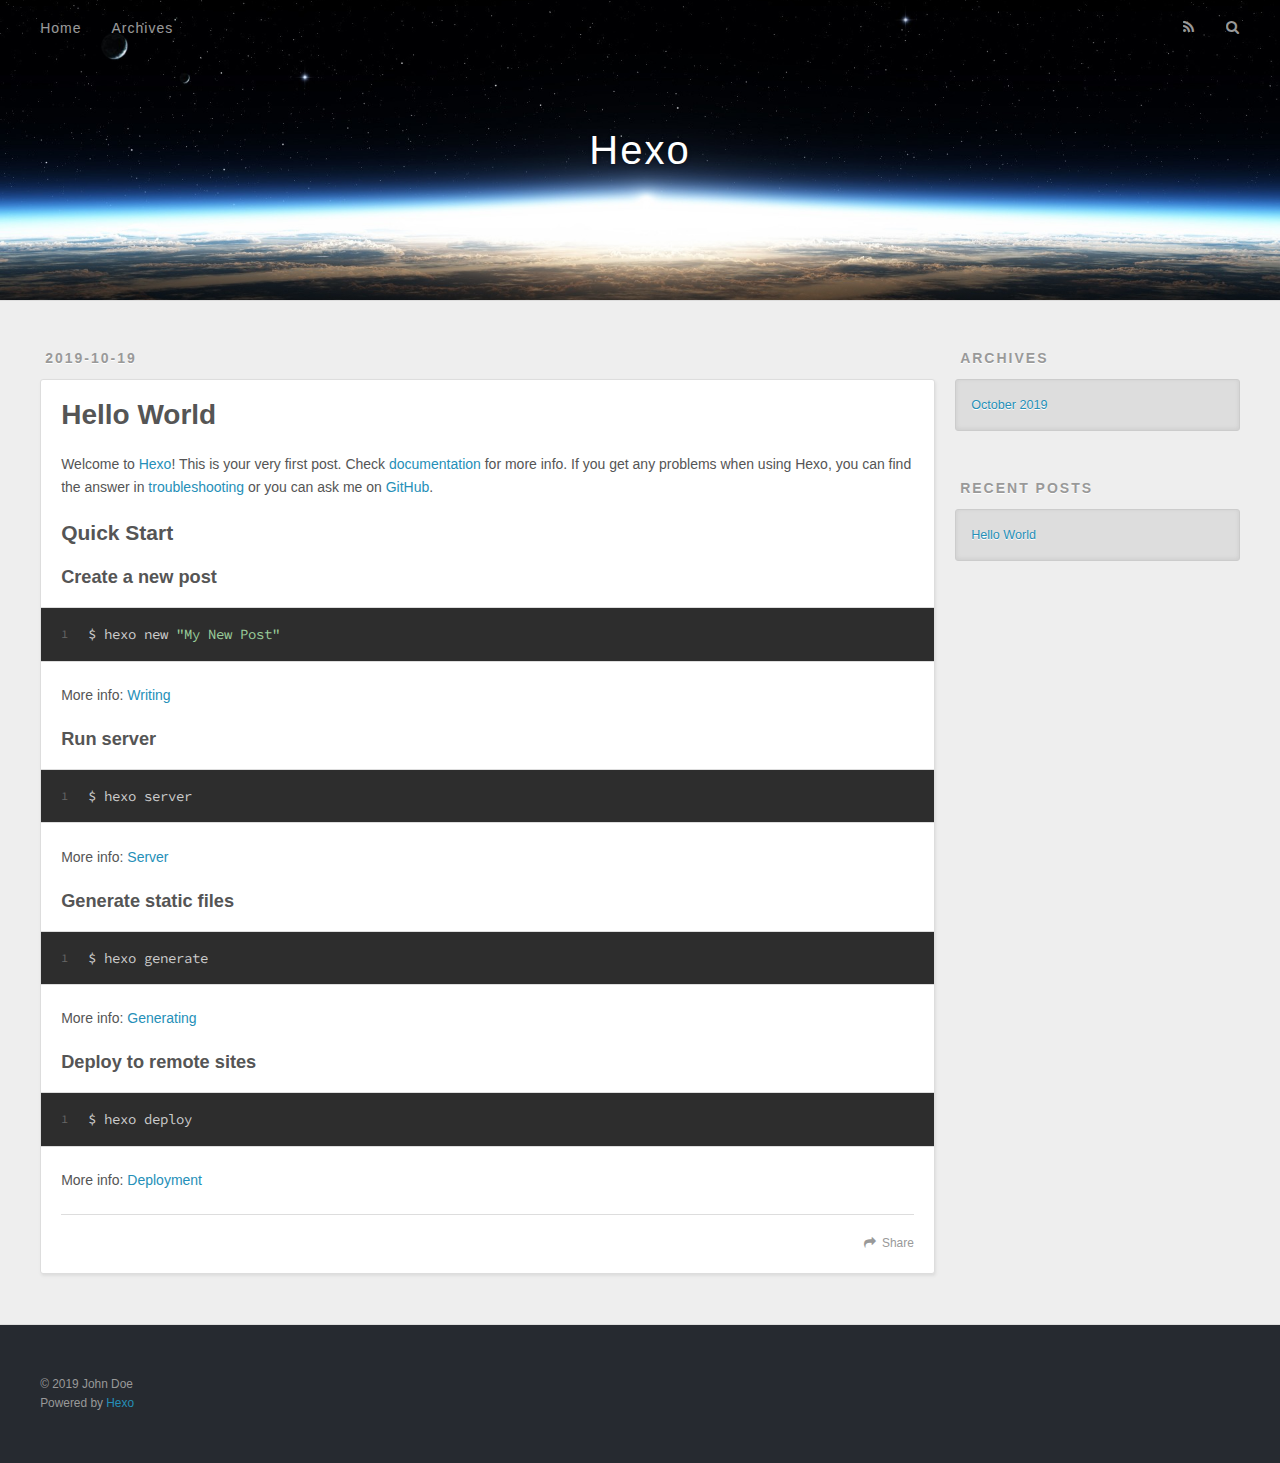
==== index.html @ a7e71180 "Site updated: 2019-10-19 16:34:59" ====
<!DOCTYPE html>
<html>
<head>
  <meta charset="utf-8">
  

  
  <title>Hexo</title>
  <meta name="viewport" content="width=device-width, initial-scale=1, maximum-scale=1">
  <meta property="og:type" content="website">
<meta property="og:title" content="Hexo">
<meta property="og:url" content="http:&#x2F;&#x2F;yoursite.com&#x2F;index.html">
<meta property="og:site_name" content="Hexo">
<meta property="og:locale" content="en">
<meta name="twitter:card" content="summary">
  
    <link rel="alternate" href="/atom.xml" title="Hexo" type="application/atom+xml">
  
  
    <link rel="icon" href="/favicon.png">
  
  
    <link href="//fonts.googleapis.com/css?family=Source+Code+Pro" rel="stylesheet" type="text/css">
  
  <link rel="stylesheet" href="/css/style.css">
</head>

<body>
  <div id="container">
    <div id="wrap">
      <header id="header">
  <div id="banner"></div>
  <div id="header-outer" class="outer">
    <div id="header-title" class="inner">
      <h1 id="logo-wrap">
        <a href="/" id="logo">Hexo</a>
      </h1>
      
    </div>
    <div id="header-inner" class="inner">
      <nav id="main-nav">
        <a id="main-nav-toggle" class="nav-icon"></a>
        
          <a class="main-nav-link" href="/">Home</a>
        
          <a class="main-nav-link" href="/archives">Archives</a>
        
      </nav>
      <nav id="sub-nav">
        
          <a id="nav-rss-link" class="nav-icon" href="/atom.xml" title="RSS Feed"></a>
        
        <a id="nav-search-btn" class="nav-icon" title="Search"></a>
      </nav>
      <div id="search-form-wrap">
        <form action="//google.com/search" method="get" accept-charset="UTF-8" class="search-form"><input type="search" name="q" class="search-form-input" placeholder="Search"><button type="submit" class="search-form-submit">&#xF002;</button><input type="hidden" name="sitesearch" value="http://yoursite.com"></form>
      </div>
    </div>
  </div>
</header>
      <div class="outer">
        <section id="main">
  
    <article id="post-hello-world" class="article article-type-post" itemscope itemprop="blogPost">
  <div class="article-meta">
    <a href="/2019/10/19/hello-world/" class="article-date">
  <time datetime="2019-10-19T07:59:48.127Z" itemprop="datePublished">2019-10-19</time>
</a>
    
  </div>
  <div class="article-inner">
    
    
      <header class="article-header">
        
  
    <h1 itemprop="name">
      <a class="article-title" href="/2019/10/19/hello-world/">Hello World</a>
    </h1>
  

      </header>
    
    <div class="article-entry" itemprop="articleBody">
      
        <p>Welcome to <a href="https://hexo.io/" target="_blank" rel="noopener">Hexo</a>! This is your very first post. Check <a href="https://hexo.io/docs/" target="_blank" rel="noopener">documentation</a> for more info. If you get any problems when using Hexo, you can find the answer in <a href="https://hexo.io/docs/troubleshooting.html" target="_blank" rel="noopener">troubleshooting</a> or you can ask me on <a href="https://github.com/hexojs/hexo/issues" target="_blank" rel="noopener">GitHub</a>.</p>
<h2 id="Quick-Start"><a href="#Quick-Start" class="headerlink" title="Quick Start"></a>Quick Start</h2><h3 id="Create-a-new-post"><a href="#Create-a-new-post" class="headerlink" title="Create a new post"></a>Create a new post</h3><figure class="highlight bash"><table><tr><td class="gutter"><pre><span class="line">1</span><br></pre></td><td class="code"><pre><span class="line">$ hexo new <span class="string">"My New Post"</span></span><br></pre></td></tr></table></figure>

<p>More info: <a href="https://hexo.io/docs/writing.html" target="_blank" rel="noopener">Writing</a></p>
<h3 id="Run-server"><a href="#Run-server" class="headerlink" title="Run server"></a>Run server</h3><figure class="highlight bash"><table><tr><td class="gutter"><pre><span class="line">1</span><br></pre></td><td class="code"><pre><span class="line">$ hexo server</span><br></pre></td></tr></table></figure>

<p>More info: <a href="https://hexo.io/docs/server.html" target="_blank" rel="noopener">Server</a></p>
<h3 id="Generate-static-files"><a href="#Generate-static-files" class="headerlink" title="Generate static files"></a>Generate static files</h3><figure class="highlight bash"><table><tr><td class="gutter"><pre><span class="line">1</span><br></pre></td><td class="code"><pre><span class="line">$ hexo generate</span><br></pre></td></tr></table></figure>

<p>More info: <a href="https://hexo.io/docs/generating.html" target="_blank" rel="noopener">Generating</a></p>
<h3 id="Deploy-to-remote-sites"><a href="#Deploy-to-remote-sites" class="headerlink" title="Deploy to remote sites"></a>Deploy to remote sites</h3><figure class="highlight bash"><table><tr><td class="gutter"><pre><span class="line">1</span><br></pre></td><td class="code"><pre><span class="line">$ hexo deploy</span><br></pre></td></tr></table></figure>

<p>More info: <a href="https://hexo.io/docs/deployment.html" target="_blank" rel="noopener">Deployment</a></p>

      
    </div>
    <footer class="article-footer">
      <a data-url="http://yoursite.com/2019/10/19/hello-world/" data-id="ck1xb3exb0000kct683d19qcv" class="article-share-link">Share</a>
      
      
    </footer>
  </div>
  
</article>


  


</section>
        
          <aside id="sidebar">
  
    

  
    

  
    
  
    
  <div class="widget-wrap">
    <h3 class="widget-title">Archives</h3>
    <div class="widget">
      <ul class="archive-list"><li class="archive-list-item"><a class="archive-list-link" href="/archives/2019/10/">October 2019</a></li></ul>
    </div>
  </div>


  
    
  <div class="widget-wrap">
    <h3 class="widget-title">Recent Posts</h3>
    <div class="widget">
      <ul>
        
          <li>
            <a href="/2019/10/19/hello-world/">Hello World</a>
          </li>
        
      </ul>
    </div>
  </div>

  
</aside>
        
      </div>
      <footer id="footer">
  
  <div class="outer">
    <div id="footer-info" class="inner">
      &copy; 2019 John Doe<br>
      Powered by <a href="http://hexo.io/" target="_blank">Hexo</a>
    </div>
  </div>
</footer>
    </div>
    <nav id="mobile-nav">
  
    <a href="/" class="mobile-nav-link">Home</a>
  
    <a href="/archives" class="mobile-nav-link">Archives</a>
  
</nav>
    

<script src="//ajax.googleapis.com/ajax/libs/jquery/2.0.3/jquery.min.js"></script>


  <link rel="stylesheet" href="/fancybox/jquery.fancybox.css">
  <script src="/fancybox/jquery.fancybox.pack.js"></script>


<script src="/js/script.js"></script>



  </div>
</body>
</html>
---- css/style.css ----
body {
  width: 100%;
}
body:before,
body:after {
  content: "";
  display: table;
}
body:after {
  clear: both;
}
html,
body,
div,
span,
applet,
object,
iframe,
h1,
h2,
h3,
h4,
h5,
h6,
p,
blockquote,
pre,
a,
abbr,
acronym,
address,
big,
cite,
code,
del,
dfn,
em,
img,
ins,
kbd,
q,
s,
samp,
small,
strike,
strong,
sub,
sup,
tt,
var,
dl,
dt,
dd,
ol,
ul,
li,
fieldset,
form,
label,
legend,
table,
caption,
tbody,
tfoot,
thead,
tr,
th,
td {
  margin: 0;
  padding: 0;
  border: 0;
  outline: 0;
  font-weight: inherit;
  font-style: inherit;
  font-family: inherit;
  font-size: 100%;
  vertical-align: baseline;
}
body {
  line-height: 1;
  color: #000;
  background: #fff;
}
ol,
ul {
  list-style: none;
}
table {
  border-collapse: separate;
  border-spacing: 0;
  vertical-align: middle;
}
caption,
th,
td {
  text-align: left;
  font-weight: normal;
  vertical-align: middle;
}
a img {
  border: none;
}
input,
button {
  margin: 0;
  padding: 0;
}
input::-moz-focus-inner,
button::-moz-focus-inner {
  border: 0;
  padding: 0;
}
@font-face {
  font-family: FontAwesome;
  font-style: normal;
  font-weight: normal;
  src: url("fonts/fontawesome-webfont.eot?v=#4.0.3");
  src: url("fonts/fontawesome-webfont.eot?#iefix&v=#4.0.3") format("embedded-opentype"), url("fonts/fontawesome-webfont.woff?v=#4.0.3") format("woff"), url("fonts/fontawesome-webfont.ttf?v=#4.0.3") format("truetype"), url("fonts/fontawesome-webfont.svg#fontawesomeregular?v=#4.0.3") format("svg");
}
html,
body,
#container {
  height: 100%;
}
body {
  background: #eee;
  font: 14px -apple-system, BlinkMacSystemFont, "Segoe UI", "Roboto", "Oxygen", "Ubuntu", "Cantarell", "Fira Sans", "Droid Sans", "Helvetica Neue", sans-serif;
  -webkit-text-size-adjust: 100%;
}
.outer {
  max-width: 1220px;
  margin: 0 auto;
  padding: 0 20px;
}
.outer:before,
.outer:after {
  content: "";
  display: table;
}
.outer:after {
  clear: both;
}
.inner {
  display: inline;
  float: left;
  width: 98.33333333333333%;
  margin: 0 0.833333333333333%;
}
.left,
.alignleft {
  float: left;
}
.right,
.alignright {
  float: right;
}
.clear {
  clear: both;
}
#container {
  position: relative;
}
.mobile-nav-on {
  overflow: hidden;
}
#wrap {
  height: 100%;
  width: 100%;
  position: absolute;
  top: 0;
  left: 0;
  -webkit-transition: 0.2s ease-out;
  -moz-transition: 0.2s ease-out;
  -ms-transition: 0.2s ease-out;
  transition: 0.2s ease-out;
  z-index: 1;
  background: #eee;
}
.mobile-nav-on #wrap {
  left: 280px;
}
@media screen and (min-width: 768px) {
  #main {
    display: inline;
    float: left;
    width: 73.33333333333333%;
    margin: 0 0.833333333333333%;
  }
}
.article-date,
.article-category-link,
.archive-year,
.widget-title {
  text-decoration: none;
  text-transform: uppercase;
  letter-spacing: 2px;
  color: #999;
  margin-bottom: 1em;
  margin-left: 5px;
  line-height: 1em;
  text-shadow: 0 1px #fff;
  font-weight: bold;
}
.article-inner,
.archive-article-inner {
  background: #fff;
  -webkit-box-shadow: 1px 2px 3px #ddd;
  box-shadow: 1px 2px 3px #ddd;
  border: 1px solid #ddd;
  border-radius: 3px;
}
.article-entry h1,
.widget h1 {
  font-size: 2em;
}
.article-entry h2,
.widget h2 {
  font-size: 1.5em;
}
.article-entry h3,
.widget h3 {
  font-size: 1.3em;
}
.article-entry h4,
.widget h4 {
  font-size: 1.2em;
}
.article-entry h5,
.widget h5 {
  font-size: 1em;
}
.article-entry h6,
.widget h6 {
  font-size: 1em;
  color: #999;
}
.article-entry hr,
.widget hr {
  border: 1px dashed #ddd;
}
.article-entry strong,
.widget strong {
  font-weight: bold;
}
.article-entry em,
.widget em,
.article-entry cite,
.widget cite {
  font-style: italic;
}
.article-entry sup,
.widget sup,
.article-entry sub,
.widget sub {
  font-size: 0.75em;
  line-height: 0;
  position: relative;
  vertical-align: baseline;
}
.article-entry sup,
.widget sup {
  top: -0.5em;
}
.article-entry sub,
.widget sub {
  bottom: -0.2em;
}
.article-entry small,
.widget small {
  font-size: 0.85em;
}
.article-entry acronym,
.widget acronym,
.article-entry abbr,
.widget abbr {
  border-bottom: 1px dotted;
}
.article-entry ul,
.widget ul,
.article-entry ol,
.widget ol,
.article-entry dl,
.widget dl {
  margin: 0 20px;
  line-height: 1.6em;
}
.article-entry ul ul,
.widget ul ul,
.article-entry ol ul,
.widget ol ul,
.article-entry ul ol,
.widget ul ol,
.article-entry ol ol,
.widget ol ol {
  margin-top: 0;
  margin-bottom: 0;
}
.article-entry ul,
.widget ul {
  list-style: disc;
}
.article-entry ol,
.widget ol {
  list-style: decimal;
}
.article-entry dt,
.widget dt {
  font-weight: bold;
}
#header {
  height: 300px;
  position: relative;
  border-bottom: 1px solid #ddd;
}
#header:before,
#header:after {
  content: "";
  position: absolute;
  left: 0;
  right: 0;
  height: 40px;
}
#header:before {
  top: 0;
  background: -webkit-linear-gradient(rgba(0,0,0,0.2), transparent);
  background: -moz-linear-gradient(rgba(0,0,0,0.2), transparent);
  background: -ms-linear-gradient(rgba(0,0,0,0.2), transparent);
  background: linear-gradient(rgba(0,0,0,0.2), transparent);
}
#header:after {
  bottom: 0;
  background: -webkit-linear-gradient(transparent, rgba(0,0,0,0.2));
  background: -moz-linear-gradient(transparent, rgba(0,0,0,0.2));
  background: -ms-linear-gradient(transparent, rgba(0,0,0,0.2));
  background: linear-gradient(transparent, rgba(0,0,0,0.2));
}
#header-outer {
  height: 100%;
  position: relative;
}
#header-inner {
  position: relative;
  overflow: hidden;
}
#banner {
  position: absolute;
  top: 0;
  left: 0;
  width: 100%;
  height: 100%;
  background: url("images/banner.jpg") center #000;
  -webkit-background-size: cover;
  -moz-background-size: cover;
  background-size: cover;
  z-index: -1;
}
#header-title {
  text-align: center;
  height: 40px;
  position: absolute;
  top: 50%;
  left: 0;
  margin-top: -20px;
}
#logo,
#subtitle {
  text-decoration: none;
  color: #fff;
  font-weight: 300;
  text-shadow: 0 1px 4px rgba(0,0,0,0.3);
}
#logo {
  font-size: 40px;
  line-height: 40px;
  letter-spacing: 2px;
}
#subtitle {
  font-size: 16px;
  line-height: 16px;
  letter-spacing: 1px;
}
#subtitle-wrap {
  margin-top: 16px;
}
#main-nav {
  float: left;
  margin-left: -15px;
}
.nav-icon,
.main-nav-link {
  float: left;
  color: #fff;
  opacity: 0.6;
  text-decoration: none;
  text-shadow: 0 1px rgba(0,0,0,0.2);
  -webkit-transition: opacity 0.2s;
  -moz-transition: opacity 0.2s;
  -ms-transition: opacity 0.2s;
  transition: opacity 0.2s;
  display: block;
  padding: 20px 15px;
}
.nav-icon:hover,
.main-nav-link:hover {
  opacity: 1;
}
.nav-icon {
  font-family: FontAwesome;
  text-align: center;
  font-size: 14px;
  width: 14px;
  height: 14px;
  padding: 20px 15px;
  position: relative;
  cursor: pointer;
}
.main-nav-link {
  font-weight: 300;
  letter-spacing: 1px;
}
@media screen and (max-width: 479px) {
  .main-nav-link {
    display: none;
  }
}
#main-nav-toggle {
  display: none;
}
#main-nav-toggle:before {
  content: "\f0c9";
}
@media screen and (max-width: 479px) {
  #main-nav-toggle {
    display: block;
  }
}
#sub-nav {
  float: right;
  margin-right: -15px;
}
#nav-rss-link:before {
  content: "\f09e";
}
#nav-search-btn:before {
  content: "\f002";
}
#search-form-wrap {
  position: absolute;
  top: 15px;
  width: 150px;
  height: 30px;
  right: -150px;
  opacity: 0;
  -webkit-transition: 0.2s ease-out;
  -moz-transition: 0.2s ease-out;
  -ms-transition: 0.2s ease-out;
  transition: 0.2s ease-out;
}
#search-form-wrap.on {
  opacity: 1;
  right: 0;
}
@media screen and (max-width: 479px) {
  #search-form-wrap {
    width: 100%;
    right: -100%;
  }
}
.search-form {
  position: absolute;
  top: 0;
  left: 0;
  right: 0;
  background: #fff;
  padding: 5px 15px;
  border-radius: 15px;
  -webkit-box-shadow: 0 0 10px rgba(0,0,0,0.3);
  box-shadow: 0 0 10px rgba(0,0,0,0.3);
}
.search-form-input {
  border: none;
  background: none;
  color: #555;
  width: 100%;
  font: 13px -apple-system, BlinkMacSystemFont, "Segoe UI", "Roboto", "Oxygen", "Ubuntu", "Cantarell", "Fira Sans", "Droid Sans", "Helvetica Neue", sans-serif;
  outline: none;
}
.search-form-input::-webkit-search-results-decoration,
.search-form-input::-webkit-search-cancel-button {
  -webkit-appearance: none;
}
.search-form-submit {
  position: absolute;
  top: 50%;
  right: 10px;
  margin-top: -7px;
  font: 13px FontAwesome;
  border: none;
  background: none;
  color: #bbb;
  cursor: pointer;
}
.search-form-submit:hover,
.search-form-submit:focus {
  color: #777;
}
.article {
  margin: 50px 0;
}
.article-inner {
  overflow: hidden;
}
.article-meta:before,
.article-meta:after {
  content: "";
  display: table;
}
.article-meta:after {
  clear: both;
}
.article-date {
  float: left;
}
.article-category {
  float: left;
  line-height: 1em;
  color: #ccc;
  text-shadow: 0 1px #fff;
  margin-left: 8px;
}
.article-category:before {
  content: "\2022";
}
.article-category-link {
  margin: 0 12px 1em;
}
.article-header {
  padding: 20px 20px 0;
}
.article-title {
  text-decoration: none;
  font-size: 2em;
  font-weight: bold;
  color: #555;
  line-height: 1.1em;
  -webkit-transition: color 0.2s;
  -moz-transition: color 0.2s;
  -ms-transition: color 0.2s;
  transition: color 0.2s;
}
a.article-title:hover {
  color: #258fb8;
}
.article-entry {
  color: #555;
  padding: 0 20px;
}
.article-entry:before,
.article-entry:after {
  content: "";
  display: table;
}
.article-entry:after {
  clear: both;
}
.article-entry p,
.article-entry table {
  line-height: 1.6em;
  margin: 1.6em 0;
}
.article-entry h1,
.article-entry h2,
.article-entry h3,
.article-entry h4,
.article-entry h5,
.article-entry h6 {
  font-weight: bold;
}
.article-entry h1,
.article-entry h2,
.article-entry h3,
.article-entry h4,
.article-entry h5,
.article-entry h6 {
  line-height: 1.1em;
  margin: 1.1em 0;
}
.article-entry a {
  color: #258fb8;
  text-decoration: none;
}
.article-entry a:hover {
  text-decoration: underline;
}
.article-entry ul,
.article-entry ol,
.article-entry dl {
  margin-top: 1.6em;
  margin-bottom: 1.6em;
}
.article-entry img,
.article-entry video {
  max-width: 100%;
  height: auto;
  display: block;
  margin: auto;
}
.article-entry iframe {
  border: none;
}
.article-entry table {
  width: 100%;
  border-collapse: collapse;
  border-spacing: 0;
}
.article-entry th {
  font-weight: bold;
  border-bottom: 3px solid #ddd;
  padding-bottom: 0.5em;
}
.article-entry td {
  border-bottom: 1px solid #ddd;
  padding: 10px 0;
}
.article-entry blockquote {
  font-family: Georgia, "Times New Roman", serif;
  font-size: 1.4em;
  margin: 1.6em 20px;
  text-align: center;
}
.article-entry blockquote footer {
  font-size: 14px;
  margin: 1.6em 0;
  font-family: -apple-system, BlinkMacSystemFont, "Segoe UI", "Roboto", "Oxygen", "Ubuntu", "Cantarell", "Fira Sans", "Droid Sans", "Helvetica Neue", sans-serif;
}
.article-entry blockquote footer cite:before {
  content: "—";
  padding: 0 0.5em;
}
.article-entry .pullquote {
  text-align: left;
  width: 45%;
  margin: 0;
}
.article-entry .pullquote.left {
  margin-left: 0.5em;
  margin-right: 1em;
}
.article-entry .pullquote.right {
  margin-right: 0.5em;
  margin-left: 1em;
}
.article-entry .caption {
  color: #999;
  display: block;
  font-size: 0.9em;
  margin-top: 0.5em;
  position: relative;
  text-align: center;
}
.article-entry .video-container {
  position: relative;
  padding-top: 56.25%;
  height: 0;
  overflow: hidden;
}
.article-entry .video-container iframe,
.article-entry .video-container object,
.article-entry .video-container embed {
  position: absolute;
  top: 0;
  left: 0;
  width: 100%;
  height: 100%;
  margin-top: 0;
}
.article-more-link a {
  display: inline-block;
  line-height: 1em;
  padding: 6px 15px;
  border-radius: 15px;
  background: #eee;
  color: #999;
  text-shadow: 0 1px #fff;
  text-decoration: none;
}
.article-more-link a:hover {
  background: #258fb8;
  color: #fff;
  text-decoration: none;
  text-shadow: 0 1px #1e7293;
}
.article-footer {
  font-size: 0.85em;
  line-height: 1.6em;
  border-top: 1px solid #ddd;
  padding-top: 1.6em;
  margin: 0 20px 20px;
}
.article-footer:before,
.article-footer:after {
  content: "";
  display: table;
}
.article-footer:after {
  clear: both;
}
.article-footer a {
  color: #999;
  text-decoration: none;
}
.article-footer a:hover {
  color: #555;
}
.article-tag-list-item {
  float: left;
  margin-right: 10px;
}
.article-tag-list-link:before {
  content: "#";
}
.article-comment-link {
  float: right;
}
.article-comment-link:before {
  content: "\f075";
  font-family: FontAwesome;
  padding-right: 8px;
}
.article-share-link {
  cursor: pointer;
  float: right;
  margin-left: 20px;
}
.article-share-link:before {
  content: "\f064";
  font-family: FontAwesome;
  padding-right: 6px;
}
#article-nav {
  position: relative;
}
#article-nav:before,
#article-nav:after {
  content: "";
  display: table;
}
#article-nav:after {
  clear: both;
}
@media screen and (min-width: 768px) {
  #article-nav {
    margin: 50px 0;
  }
  #article-nav:before {
    width: 8px;
    height: 8px;
    position: absolute;
    top: 50%;
    left: 50%;
    margin-top: -4px;
    margin-left: -4px;
    content: "";
    border-radius: 50%;
    background: #ddd;
    -webkit-box-shadow: 0 1px 2px #fff;
    box-shadow: 0 1px 2px #fff;
  }
}
.article-nav-link-wrap {
  text-decoration: none;
  text-shadow: 0 1px #fff;
  color: #999;
  -webkit-box-sizing: border-box;
  -moz-box-sizing: border-box;
  box-sizing: border-box;
  margin-top: 50px;
  text-align: center;
  display: block;
}
.article-nav-link-wrap:hover {
  color: #555;
}
@media screen and (min-width: 768px) {
  .article-nav-link-wrap {
    width: 50%;
    margin-top: 0;
  }
}
@media screen and (min-width: 768px) {
  #article-nav-newer {
    float: left;
    text-align: right;
    padding-right: 20px;
  }
}
@media screen and (min-width: 768px) {
  #article-nav-older {
    float: right;
    text-align: left;
    padding-left: 20px;
  }
}
.article-nav-caption {
  text-transform: uppercase;
  letter-spacing: 2px;
  color: #ddd;
  line-height: 1em;
  font-weight: bold;
}
#article-nav-newer .article-nav-caption {
  margin-right: -2px;
}
.article-nav-title {
  font-size: 0.85em;
  line-height: 1.6em;
  margin-top: 0.5em;
}
.article-share-box {
  position: absolute;
  display: none;
  background: #fff;
  -webkit-box-shadow: 1px 2px 10px rgba(0,0,0,0.2);
  box-shadow: 1px 2px 10px rgba(0,0,0,0.2);
  border-radius: 3px;
  margin-left: -145px;
  overflow: hidden;
  z-index: 1;
}
.article-share-box.on {
  display: block;
}
.article-share-input {
  width: 100%;
  background: none;
  -webkit-box-sizing: border-box;
  -moz-box-sizing: border-box;
  box-sizing: border-box;
  font: 14px -apple-system, BlinkMacSystemFont, "Segoe UI", "Roboto", "Oxygen", "Ubuntu", "Cantarell", "Fira Sans", "Droid Sans", "Helvetica Neue", sans-serif;
  padding: 0 15px;
  color: #555;
  outline: none;
  border: 1px solid #ddd;
  border-radius: 3px 3px 0 0;
  height: 36px;
  line-height: 36px;
}
.article-share-links {
  background: #eee;
}
.article-share-links:before,
.article-share-links:after {
  content: "";
  display: table;
}
.article-share-links:after {
  clear: both;
}
.article-share-twitter,
.article-share-facebook,
.article-share-pinterest,
.article-share-google {
  width: 50px;
  height: 36px;
  display: block;
  float: left;
  position: relative;
  color: #999;
  text-shadow: 0 1px #fff;
}
.article-share-twitter:before,
.article-share-facebook:before,
.article-share-pinterest:before,
.article-share-google:before {
  font-size: 20px;
  font-family: FontAwesome;
  width: 20px;
  height: 20px;
  position: absolute;
  top: 50%;
  left: 50%;
  margin-top: -10px;
  margin-left: -10px;
  text-align: center;
}
.article-share-twitter:hover,
.article-share-facebook:hover,
.article-share-pinterest:hover,
.article-share-google:hover {
  color: #fff;
}
.article-share-twitter:before {
  content: "\f099";
}
.article-share-twitter:hover {
  background: #00aced;
  text-shadow: 0 1px #008abe;
}
.article-share-facebook:before {
  content: "\f09a";
}
.article-share-facebook:hover {
  background: #3b5998;
  text-shadow: 0 1px #2f477a;
}
.article-share-pinterest:before {
  content: "\f0d2";
}
.article-share-pinterest:hover {
  background: #cb2027;
  text-shadow: 0 1px #a21a1f;
}
.article-share-google:before {
  content: "\f0d5";
}
.article-share-google:hover {
  background: #dd4b39;
  text-shadow: 0 1px #be3221;
}
.article-gallery {
  background: #000;
  position: relative;
}
.article-gallery-photos {
  position: relative;
  overflow: hidden;
}
.article-gallery-img {
  display: none;
  max-width: 100%;
}
.article-gallery-img:first-child {
  display: block;
}
.article-gallery-img.loaded {
  position: absolute;
  display: block;
}
.article-gallery-img img {
  display: block;
  max-width: 100%;
  margin: 0 auto;
}
#comments {
  background: #fff;
  -webkit-box-shadow: 1px 2px 3px #ddd;
  box-shadow: 1px 2px 3px #ddd;
  padding: 20px;
  border: 1px solid #ddd;
  border-radius: 3px;
  margin: 50px 0;
}
#comments a {
  color: #258fb8;
}
.archives-wrap {
  margin: 50px 0;
}
.archives:before,
.archives:after {
  content: "";
  display: table;
}
.archives:after {
  clear: both;
}
.archive-year-wrap {
  margin-bottom: 1em;
}
.archives {
  -webkit-column-gap: 10px;
  -moz-column-gap: 10px;
  column-gap: 10px;
}
@media screen and (min-width: 480px) and (max-width: 767px) {
  .archives {
    -webkit-column-count: 2;
    -moz-column-count: 2;
    column-count: 2;
  }
}
@media screen and (min-width: 768px) {
  .archives {
    -webkit-column-count: 3;
    -moz-column-count: 3;
    column-count: 3;
  }
}
.archive-article {
  -webkit-column-break-inside: avoid;
  page-break-inside: avoid;
  overflow: hidden;
  break-inside: avoid-column;
}
.archive-article-inner {
  padding: 10px;
  margin-bottom: 15px;
}
.archive-article-title {
  text-decoration: none;
  font-weight: bold;
  color: #555;
  -webkit-transition: color 0.2s;
  -moz-transition: color 0.2s;
  -ms-transition: color 0.2s;
  transition: color 0.2s;
  line-height: 1.6em;
}
.archive-article-title:hover {
  color: #258fb8;
}
.archive-article-footer {
  margin-top: 1em;
}
.archive-article-date {
  color: #999;
  text-decoration: none;
  font-size: 0.85em;
  line-height: 1em;
  margin-bottom: 0.5em;
  display: block;
}
#page-nav {
  margin: 50px auto;
  background: #fff;
  -webkit-box-shadow: 1px 2px 3px #ddd;
  box-shadow: 1px 2px 3px #ddd;
  border: 1px solid #ddd;
  border-radius: 3px;
  text-align: center;
  color: #999;
  overflow: hidden;
}
#page-nav:before,
#page-nav:after {
  content: "";
  display: table;
}
#page-nav:after {
  clear: both;
}
#page-nav a,
#page-nav span {
  padding: 10px 20px;
  line-height: 1;
  height: 2ex;
}
#page-nav a {
  color: #999;
  text-decoration: none;
}
#page-nav a:hover {
  background: #999;
  color: #fff;
}
#page-nav .prev {
  float: left;
}
#page-nav .next {
  float: right;
}
#page-nav .page-number {
  display: inline-block;
}
@media screen and (max-width: 479px) {
  #page-nav .page-number {
    display: none;
  }
}
#page-nav .current {
  color: #555;
  font-weight: bold;
}
#page-nav .space {
  color: #ddd;
}
#footer {
  background: #262a30;
  padding: 50px 0;
  border-top: 1px solid #ddd;
  color: #999;
}
#footer a {
  color: #258fb8;
  text-decoration: none;
}
#footer a:hover {
  text-decoration: underline;
}
#footer-info {
  line-height: 1.6em;
  font-size: 0.85em;
}
.article-entry pre,
.article-entry .highlight {
  background: #2d2d2d;
  margin: 0 -20px;
  padding: 15px 20px;
  border-style: solid;
  border-color: #ddd;
  border-width: 1px 0;
  overflow: auto;
  color: #ccc;
  line-height: 22.400000000000002px;
}
.article-entry .highlight .gutter pre,
.article-entry .gist .gist-file .gist-data .line-numbers {
  color: #666;
  font-size: 0.85em;
}
.article-entry pre,
.article-entry code {
  font-family: "Source Code Pro", Consolas, Monaco, Menlo, Consolas, monospace;
}
.article-entry code {
  background: #eee;
  text-shadow: 0 1px #fff;
  padding: 0 0.3em;
}
.article-entry pre code {
  background: none;
  text-shadow: none;
  padding: 0;
}
.article-entry .highlight pre {
  border: none;
  margin: 0;
  padding: 0;
}
.article-entry .highlight table {
  margin: 0;
  width: auto;
}
.article-entry .highlight td {
  border: none;
  padding: 0;
}
.article-entry .highlight figcaption {
  font-size: 0.85em;
  color: #999;
  line-height: 1em;
  margin-bottom: 1em;
}
.article-entry .highlight figcaption:before,
.article-entry .highlight figcaption:after {
  content: "";
  display: table;
}
.article-entry .highlight figcaption:after {
  clear: both;
}
.article-entry .highlight figcaption a {
  float: right;
}
.article-entry .highlight .gutter pre {
  text-align: right;
  padding-right: 20px;
}
.article-entry .highlight .line {
  height: 22.400000000000002px;
}
.article-entry .highlight .line.marked {
  background: #515151;
}
.article-entry .gist {
  margin: 0 -20px;
  border-style: solid;
  border-color: #ddd;
  border-width: 1px 0;
  background: #2d2d2d;
  padding: 15px 20px 15px 0;
}
.article-entry .gist .gist-file {
  border: none;
  font-family: "Source Code Pro", Consolas, Monaco, Menlo, Consolas, monospace;
  margin: 0;
}
.article-entry .gist .gist-file .gist-data {
  background: none;
  border: none;
}
.article-entry .gist .gist-file .gist-data .line-numbers {
  background: none;
  border: none;
  padding: 0 20px 0 0;
}
.article-entry .gist .gist-file .gist-data .line-data {
  padding: 0 !important;
}
.article-entry .gist .gist-file .highlight {
  margin: 0;
  padding: 0;
  border: none;
}
.article-entry .gist .gist-file .gist-meta {
  background: #2d2d2d;
  color: #999;
  font: 0.85em -apple-system, BlinkMacSystemFont, "Segoe UI", "Roboto", "Oxygen", "Ubuntu", "Cantarell", "Fira Sans", "Droid Sans", "Helvetica Neue", sans-serif;
  text-shadow: 0 0;
  padding: 0;
  margin-top: 1em;
  margin-left: 20px;
}
.article-entry .gist .gist-file .gist-meta a {
  color: #258fb8;
  font-weight: normal;
}
.article-entry .gist .gist-file .gist-meta a:hover {
  text-decoration: underline;
}
pre .comment,
pre .title {
  color: #999;
}
pre .variable,
pre .attribute,
pre .tag,
pre .regexp,
pre .ruby .constant,
pre .xml .tag .title,
pre .xml .pi,
pre .xml .doctype,
pre .html .doctype,
pre .css .id,
pre .css .class,
pre .css .pseudo {
  color: #f2777a;
}
pre .number,
pre .preprocessor,
pre .built_in,
pre .literal,
pre .params,
pre .constant {
  color: #f99157;
}
pre .class,
pre .ruby .class .title,
pre .css .rules .attribute {
  color: #9c9;
}
pre .string,
pre .value,
pre .inheritance,
pre .header,
pre .ruby .symbol,
pre .xml .cdata {
  color: #9c9;
}
pre .css .hexcolor {
  color: #6cc;
}
pre .function,
pre .python .decorator,
pre .python .title,
pre .ruby .function .title,
pre .ruby .title .keyword,
pre .perl .sub,
pre .javascript .title,
pre .coffeescript .title {
  color: #69c;
}
pre .keyword,
pre .javascript .function {
  color: #c9c;
}
@media screen and (max-width: 479px) {
  #mobile-nav {
    position: absolute;
    top: 0;
    left: 0;
    width: 280px;
    height: 100%;
    background: #191919;
    border-right: 1px solid #fff;
  }
}
@media screen and (max-width: 479px) {
  .mobile-nav-link {
    display: block;
    color: #999;
    text-decoration: none;
    padding: 15px 20px;
    font-weight: bold;
  }
  .mobile-nav-link:hover {
    color: #fff;
  }
}
@media screen and (min-width: 768px) {
  #sidebar {
    display: inline;
    float: left;
    width: 23.333333333333332%;
    margin: 0 0.833333333333333%;
  }
}
.widget-wrap {
  margin: 50px 0;
}
.widget {
  color: #777;
  text-shadow: 0 1px #fff;
  background: #ddd;
  -webkit-box-shadow: 0 -1px 4px #ccc inset;
  box-shadow: 0 -1px 4px #ccc inset;
  border: 1px solid #ccc;
  padding: 15px;
  border-radius: 3px;
}
.widget a {
  color: #258fb8;
  text-decoration: none;
}
.widget a:hover {
  text-decoration: underline;
}
.widget ul ul,
.widget ol ul,
.widget dl ul,
.widget ul ol,
.widget ol ol,
.widget dl ol,
.widget ul dl,
.widget ol dl,
.widget dl dl {
  margin-left: 15px;
  list-style: disc;
}
.widget {
  line-height: 1.6em;
  word-wrap: break-word;
  font-size: 0.9em;
}
.widget ul,
.widget ol {
  list-style: none;
  margin: 0;
}
.widget ul ul,
.widget ol ul,
.widget ul ol,
.widget ol ol {
  margin: 0 20px;
}
.widget ul ul,
.widget ol ul {
  list-style: disc;
}
.widget ul ol,
.widget ol ol {
  list-style: decimal;
}
.category-list-count,
.tag-list-count,
.archive-list-count {
  padding-left: 5px;
  color: #999;
  font-size: 0.85em;
}
.category-list-count:before,
.tag-list-count:before,
.archive-list-count:before {
  content: "(";
}
.category-list-count:after,
.tag-list-count:after,
.archive-list-count:after {
  content: ")";
}
.tagcloud a {
  margin-right: 5px;
  display: inline-block;
}
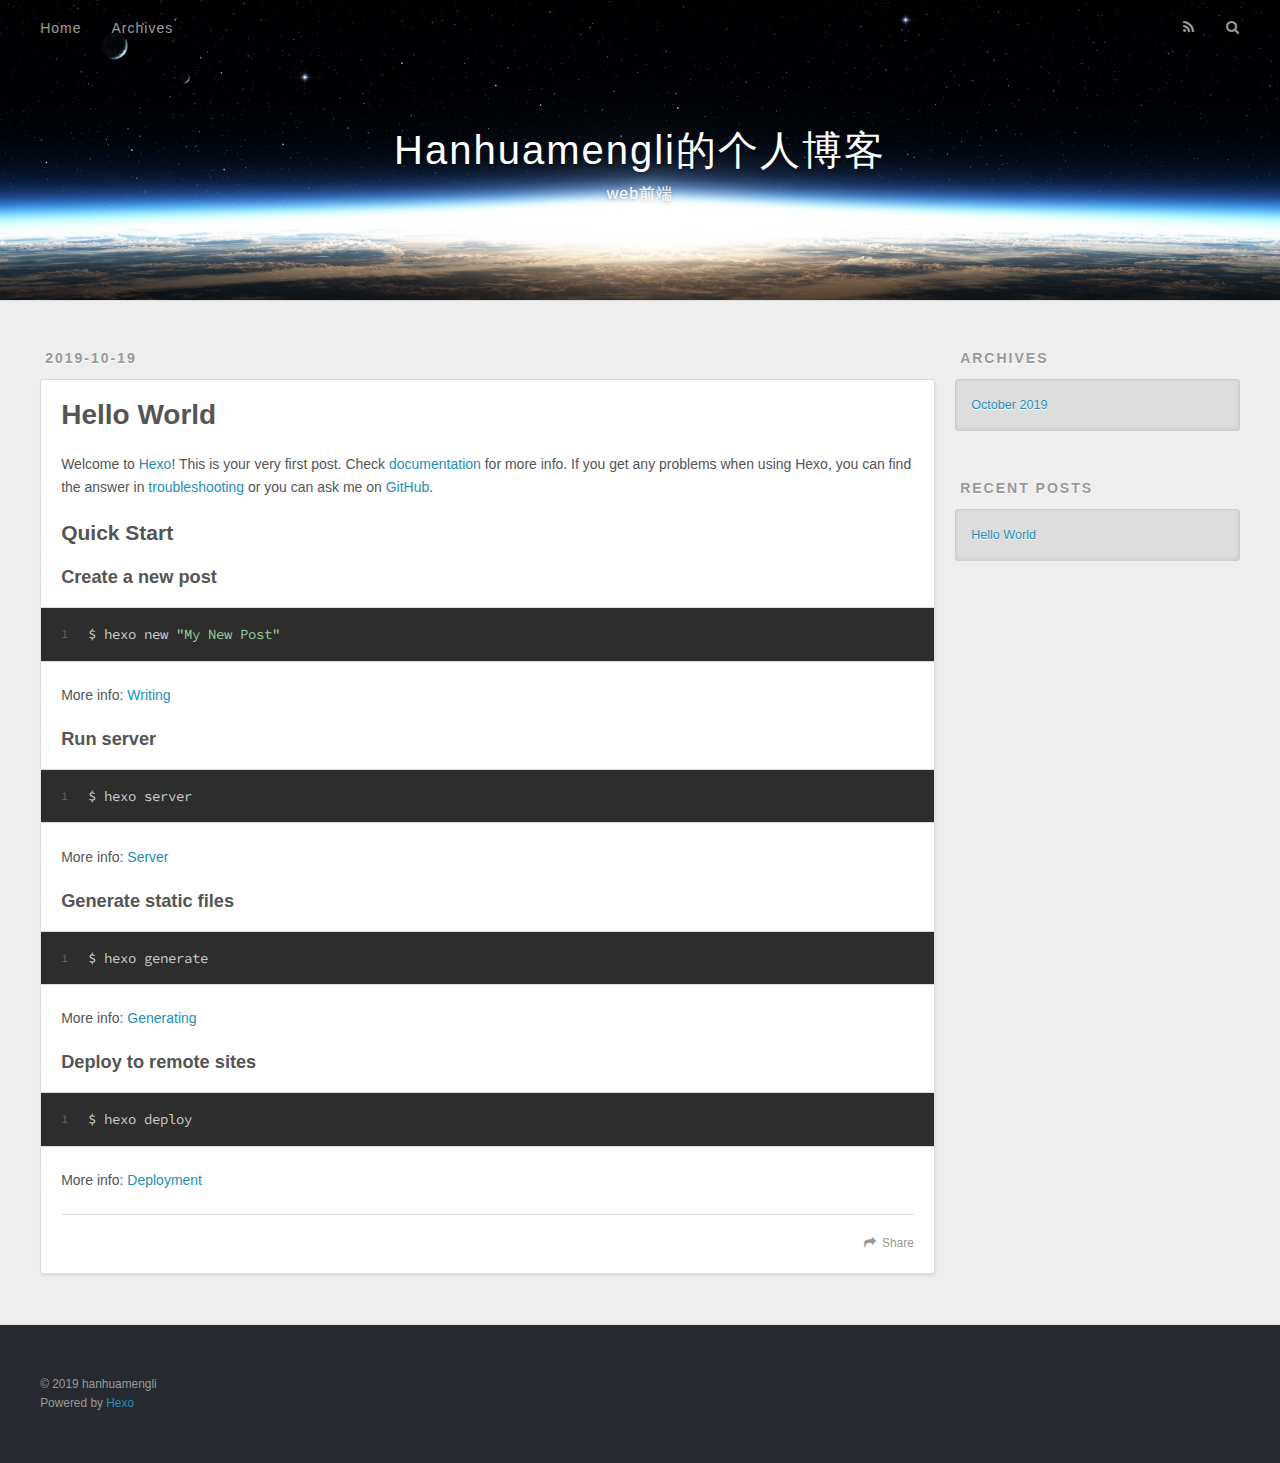
==== commit ed9f844b: "Site updated: 2019-10-19 17:22:46" ====
--- a/index.html
+++ b/index.html
@@ -5,16 +5,19 @@
   
 
   
-  <title>Hexo</title>
+  <title>Hanhuamengli的个人博客</title>
   <meta name="viewport" content="width=device-width, initial-scale=1, maximum-scale=1">
-  <meta property="og:type" content="website">
-<meta property="og:title" content="Hexo">
+  <meta name="description" content="进击的web之路">
+<meta name="keywords" content="web">
+<meta property="og:type" content="website">
+<meta property="og:title" content="Hanhuamengli的个人博客">
 <meta property="og:url" content="http:&#x2F;&#x2F;yoursite.com&#x2F;index.html">
-<meta property="og:site_name" content="Hexo">
+<meta property="og:site_name" content="Hanhuamengli的个人博客">
+<meta property="og:description" content="进击的web之路">
 <meta property="og:locale" content="en">
 <meta name="twitter:card" content="summary">
   
-    <link rel="alternate" href="/atom.xml" title="Hexo" type="application/atom+xml">
+    <link rel="alternate" href="/atom.xml" title="Hanhuamengli的个人博客" type="application/atom+xml">
   
   
     <link rel="icon" href="/favicon.png">
@@ -33,8 +36,12 @@
   <div id="header-outer" class="outer">
     <div id="header-title" class="inner">
       <h1 id="logo-wrap">
-        <a href="/" id="logo">Hexo</a>
+        <a href="/" id="logo">Hanhuamengli的个人博客</a>
       </h1>
+      
+        <h2 id="subtitle-wrap">
+          <a href="/" id="subtitle">web前端</a>
+        </h2>
       
     </div>
     <div id="header-inner" class="inner">
@@ -100,7 +107,7 @@
       
     </div>
     <footer class="article-footer">
-      <a data-url="http://yoursite.com/2019/10/19/hello-world/" data-id="ck1xb3exb0000kct683d19qcv" class="article-share-link">Share</a>
+      <a data-url="http://yoursite.com/2019/10/19/hello-world/" data-id="ck1xcr0ce00004wt621m2guwh" class="article-share-link">Share</a>
       
       
     </footer>
@@ -156,7 +163,7 @@
   
   <div class="outer">
     <div id="footer-info" class="inner">
-      &copy; 2019 John Doe<br>
+      &copy; 2019 hanhuamengli<br>
       Powered by <a href="http://hexo.io/" target="_blank">Hexo</a>
     </div>
   </div>
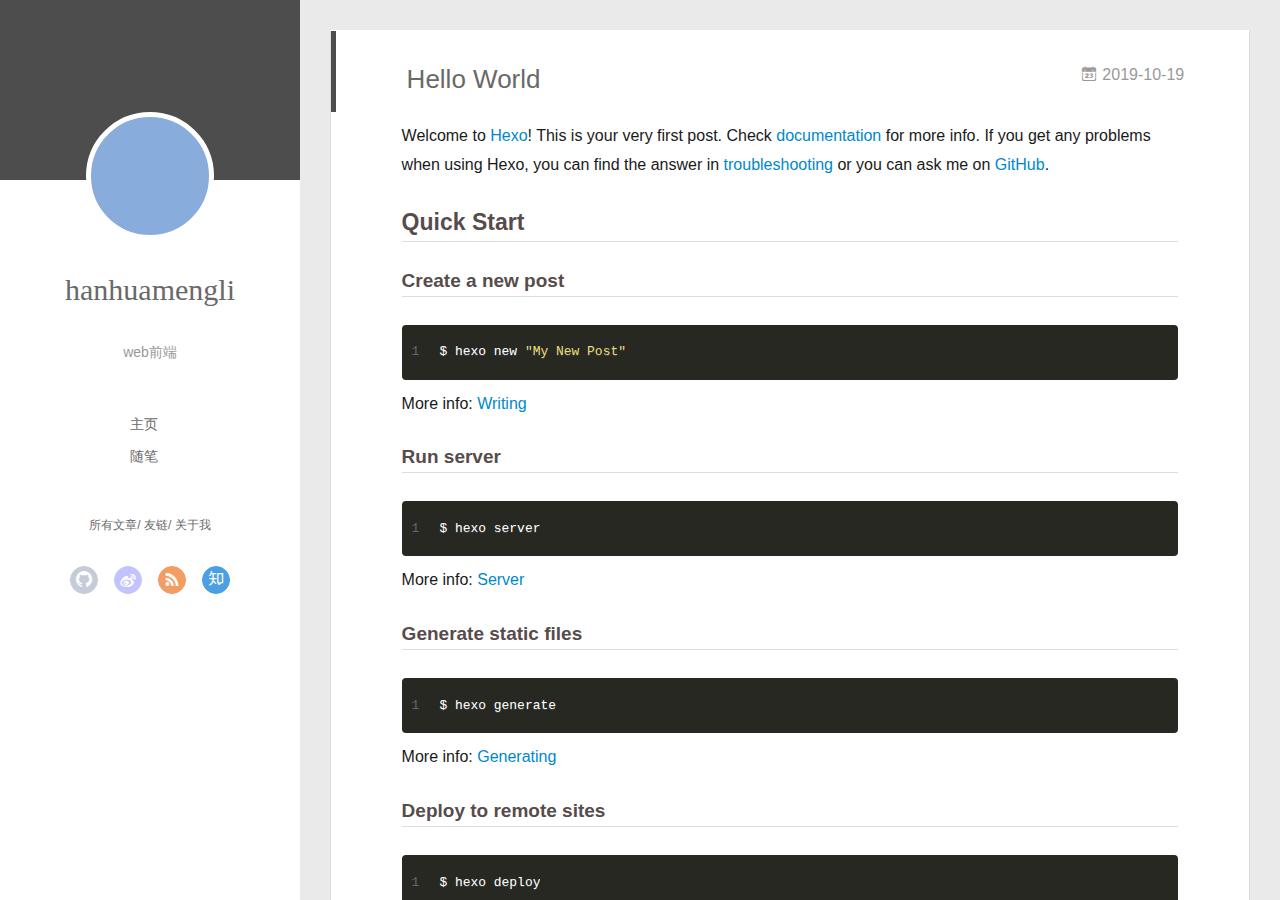
==== commit 6ed50d96: "Site updated: 2019-10-19 17:39:43" ====
--- a/index.html
+++ b/index.html
@@ -3,8 +3,9 @@
 <head>
   <meta charset="utf-8">
   
-
-  
+  <meta name="renderer" content="webkit">
+  <meta http-equiv="X-UA-Compatible" content="IE=edge" >
+  <link rel="dns-prefetch" href="http://yoursite.com">
   <title>Hanhuamengli的个人博客</title>
   <meta name="viewport" content="width=device-width, initial-scale=1, maximum-scale=1">
   <meta name="description" content="进击的web之路">
@@ -17,66 +18,148 @@
 <meta property="og:locale" content="en">
 <meta name="twitter:card" content="summary">
   
-    <link rel="alternate" href="/atom.xml" title="Hanhuamengli的个人博客" type="application/atom+xml">
+    <link rel="alternative" href="/atom.xml" title="Hanhuamengli的个人博客" type="application/atom+xml">
   
   
     <link rel="icon" href="/favicon.png">
   
-  
-    <link href="//fonts.googleapis.com/css?family=Source+Code+Pro" rel="stylesheet" type="text/css">
-  
-  <link rel="stylesheet" href="/css/style.css">
+  <link rel="stylesheet" type="text/css" href="/./main.0cf68a.css">
+  <style type="text/css">
+  
+    #container.show {
+      background: linear-gradient(200deg,#a0cfe4,#e8c37e);
+    }
+  </style>
+  
+
+  
+
 </head>
 
 <body>
-  <div id="container">
-    <div id="wrap">
-      <header id="header">
-  <div id="banner"></div>
-  <div id="header-outer" class="outer">
-    <div id="header-title" class="inner">
-      <h1 id="logo-wrap">
-        <a href="/" id="logo">Hanhuamengli的个人博客</a>
-      </h1>
-      
-        <h2 id="subtitle-wrap">
-          <a href="/" id="subtitle">web前端</a>
-        </h2>
-      
-    </div>
-    <div id="header-inner" class="inner">
-      <nav id="main-nav">
-        <a id="main-nav-toggle" class="nav-icon"></a>
-        
-          <a class="main-nav-link" href="/">Home</a>
-        
-          <a class="main-nav-link" href="/archives">Archives</a>
-        
-      </nav>
-      <nav id="sub-nav">
-        
-          <a id="nav-rss-link" class="nav-icon" href="/atom.xml" title="RSS Feed"></a>
-        
-        <a id="nav-search-btn" class="nav-icon" title="Search"></a>
-      </nav>
-      <div id="search-form-wrap">
-        <form action="//google.com/search" method="get" accept-charset="UTF-8" class="search-form"><input type="search" name="q" class="search-form-input" placeholder="Search"><button type="submit" class="search-form-submit">&#xF002;</button><input type="hidden" name="sitesearch" value="http://yoursite.com"></form>
-      </div>
-    </div>
-  </div>
-</header>
-      <div class="outer">
-        <section id="main">
-  
-    <article id="post-hello-world" class="article article-type-post" itemscope itemprop="blogPost">
-  <div class="article-meta">
-    <a href="/2019/10/19/hello-world/" class="article-date">
-  <time datetime="2019-10-19T07:59:48.127Z" itemprop="datePublished">2019-10-19</time>
-</a>
-    
-  </div>
+  <div id="container" q-class="show:isCtnShow">
+    <canvas id="anm-canvas" class="anm-canvas"></canvas>
+    <div class="left-col" q-class="show:isShow">
+      
+<div class="overlay" style="background: #4d4d4d"></div>
+<div class="intrude-less">
+	<header id="header" class="inner">
+		<a href="/" class="profilepic">
+			<img src="" class="js-avatar">
+		</a>
+		<hgroup>
+		  <h1 class="header-author"><a href="/">hanhuamengli</a></h1>
+		</hgroup>
+		
+		<p class="header-subtitle">web前端</p>
+		
+
+		<nav class="header-menu">
+			<ul>
+			
+				<li><a href="/">主页</a></li>
+	        
+				<li><a href="/tags/%E9%9A%8F%E7%AC%94/">随笔</a></li>
+	        
+			</ul>
+		</nav>
+		<nav class="header-smart-menu">
+    		
+    			
+    			<a q-on="click: openSlider(e, 'innerArchive')" href="javascript:void(0)">所有文章</a>
+    			
+            
+    			
+    			<a q-on="click: openSlider(e, 'friends')" href="javascript:void(0)">友链</a>
+    			
+            
+    			
+    			<a q-on="click: openSlider(e, 'aboutme')" href="javascript:void(0)">关于我</a>
+    			
+            
+		</nav>
+		<nav class="header-nav">
+			<div class="social">
+				
+					<a class="github" target="_blank" href="#" title="github"><i class="icon-github"></i></a>
+		        
+					<a class="weibo" target="_blank" href="#" title="weibo"><i class="icon-weibo"></i></a>
+		        
+					<a class="rss" target="_blank" href="#" title="rss"><i class="icon-rss"></i></a>
+		        
+					<a class="zhihu" target="_blank" href="#" title="zhihu"><i class="icon-zhihu"></i></a>
+		        
+			</div>
+		</nav>
+	</header>		
+</div>
+
+    </div>
+    <div class="mid-col" q-class="show:isShow,hide:isShow|isFalse">
+      
+<nav id="mobile-nav">
+  	<div class="overlay js-overlay" style="background: #4d4d4d"></div>
+	<div class="btnctn js-mobile-btnctn">
+  		<div class="slider-trigger list" q-on="click: openSlider(e)"><i class="icon icon-sort"></i></div>
+	</div>
+	<div class="intrude-less">
+		<header id="header" class="inner">
+			<div class="profilepic">
+				<img src="" class="js-avatar">
+			</div>
+			<hgroup>
+			  <h1 class="header-author js-header-author">hanhuamengli</h1>
+			</hgroup>
+			
+			<p class="header-subtitle"><i class="icon icon-quo-left"></i>web前端<i class="icon icon-quo-right"></i></p>
+			
+			
+			
+				
+			
+				
+			
+			
+			
+			<nav class="header-nav">
+				<div class="social">
+					
+						<a class="github" target="_blank" href="#" title="github"><i class="icon-github"></i></a>
+			        
+						<a class="weibo" target="_blank" href="#" title="weibo"><i class="icon-weibo"></i></a>
+			        
+						<a class="rss" target="_blank" href="#" title="rss"><i class="icon-rss"></i></a>
+			        
+						<a class="zhihu" target="_blank" href="#" title="zhihu"><i class="icon-zhihu"></i></a>
+			        
+				</div>
+			</nav>
+
+			<nav class="header-menu js-header-menu">
+				<ul style="width: 50%">
+				
+				
+					<li style="width: 50%"><a href="/">主页</a></li>
+		        
+					<li style="width: 50%"><a href="/tags/%E9%9A%8F%E7%AC%94/">随笔</a></li>
+		        
+				</ul>
+			</nav>
+		</header>				
+	</div>
+	<div class="mobile-mask" style="display:none" q-show="isShow"></div>
+</nav>
+
+      <div id="wrapper" class="body-wrap">
+        <div class="menu-l">
+          <div class="canvas-wrap">
+            <canvas data-colors="#eaeaea" data-sectionHeight="100" data-contentId="js-content" id="myCanvas1" class="anm-canvas"></canvas>
+          </div>
+          <div id="js-content" class="content-ll">
+            
+  
+    <article id="post-hello-world" class="article article-type-post  article-index" itemscope itemprop="blogPost">
   <div class="article-inner">
-    
     
       <header class="article-header">
         
@@ -86,6 +169,11 @@
     </h1>
   
 
+        
+        <a href="/2019/10/19/hello-world/" class="archive-article-date">
+  	<time datetime="2019-10-19T07:59:48.127Z" itemprop="datePublished"><i class="icon-calendar icon"></i>2019-10-19</time>
+</a>
+        
       </header>
     
     <div class="article-entry" itemprop="articleBody">
@@ -105,90 +193,292 @@
 <p>More info: <a href="https://hexo.io/docs/deployment.html" target="_blank" rel="noopener">Deployment</a></p>
 
       
-    </div>
-    <footer class="article-footer">
-      <a data-url="http://yoursite.com/2019/10/19/hello-world/" data-id="ck1xcr0ce00004wt621m2guwh" class="article-share-link">Share</a>
-      
-      
-    </footer>
+
+      
+    </div>
+    <div class="article-info article-info-index">
+      
+      
+      
+
+      
+        <p class="article-more-link">
+          <a class="article-more-a" href="/2019/10/19/hello-world/">展开全文 >></a>
+        </p>
+      
+
+      
+      <div class="clearfix"></div>
+    </div>
   </div>
-  
 </article>
 
-
-  
-
-
-</section>
-        
-          <aside id="sidebar">
-  
-    
-
-  
-    
-
-  
-    
-  
-    
-  <div class="widget-wrap">
-    <h3 class="widget-title">Archives</h3>
-    <div class="widget">
-      <ul class="archive-list"><li class="archive-list-item"><a class="archive-list-link" href="/archives/2019/10/">October 2019</a></li></ul>
-    </div>
-  </div>
-
-
-  
-    
-  <div class="widget-wrap">
-    <h3 class="widget-title">Recent Posts</h3>
-    <div class="widget">
-      <ul>
-        
-          <li>
-            <a href="/2019/10/19/hello-world/">Hello World</a>
-          </li>
-        
-      </ul>
-    </div>
-  </div>
-
-  
+<aside class="wrap-side-operation">
+    <div class="mod-side-operation">
+        
+        <div class="jump-container" id="js-jump-container" style="display:none;">
+            <a href="javascript:void(0)" class="mod-side-operation__jump-to-top">
+                <i class="icon-font icon-back"></i>
+            </a>
+            <div id="js-jump-plan-container" class="jump-plan-container" style="top: -11px;">
+                <i class="icon-font icon-plane jump-plane"></i>
+            </div>
+        </div>
+        
+        
+    </div>
 </aside>
-        
+
+
+
+
+  
+  
+
+
+          </div>
+        </div>
       </div>
       <footer id="footer">
-  
   <div class="outer">
-    <div id="footer-info" class="inner">
-      &copy; 2019 hanhuamengli<br>
-      Powered by <a href="http://hexo.io/" target="_blank">Hexo</a>
+    <div id="footer-info">
+    	<div class="footer-left">
+    		&copy; 2019 hanhuamengli
+    	</div>
+      	<div class="footer-right">
+      		<a href="http://hexo.io/" target="_blank">Hexo</a>  Theme <a href="https://github.com/litten/hexo-theme-yilia" target="_blank">Yilia</a> by Litten
+      	</div>
     </div>
   </div>
 </footer>
     </div>
-    <nav id="mobile-nav">
-  
-    <a href="/" class="mobile-nav-link">Home</a>
-  
-    <a href="/archives" class="mobile-nav-link">Archives</a>
-  
-</nav>
-    
-
-<script src="//ajax.googleapis.com/ajax/libs/jquery/2.0.3/jquery.min.js"></script>
-
-
-  <link rel="stylesheet" href="/fancybox/jquery.fancybox.css">
-  <script src="/fancybox/jquery.fancybox.pack.js"></script>
-
-
-<script src="/js/script.js"></script>
-
-
-
+    <script>
+	var yiliaConfig = {
+		mathjax: false,
+		isHome: true,
+		isPost: false,
+		isArchive: false,
+		isTag: false,
+		isCategory: false,
+		open_in_new: false,
+		toc_hide_index: true,
+		root: "/",
+		innerArchive: true,
+		showTags: false
+	}
+</script>
+
+<script>!function(t){function n(e){if(r[e])return r[e].exports;var i=r[e]={exports:{},id:e,loaded:!1};return t[e].call(i.exports,i,i.exports,n),i.loaded=!0,i.exports}var r={};n.m=t,n.c=r,n.p="./",n(0)}([function(t,n,r){r(195),t.exports=r(191)},function(t,n,r){var e=r(3),i=r(52),o=r(27),u=r(28),c=r(53),f="prototype",a=function(t,n,r){var s,l,h,v,p=t&a.F,d=t&a.G,y=t&a.S,g=t&a.P,b=t&a.B,m=d?e:y?e[n]||(e[n]={}):(e[n]||{})[f],x=d?i:i[n]||(i[n]={}),w=x[f]||(x[f]={});d&&(r=n);for(s in r)l=!p&&m&&void 0!==m[s],h=(l?m:r)[s],v=b&&l?c(h,e):g&&"function"==typeof h?c(Function.call,h):h,m&&u(m,s,h,t&a.U),x[s]!=h&&o(x,s,v),g&&w[s]!=h&&(w[s]=h)};e.core=i,a.F=1,a.G=2,a.S=4,a.P=8,a.B=16,a.W=32,a.U=64,a.R=128,t.exports=a},function(t,n,r){var e=r(6);t.exports=function(t){if(!e(t))throw TypeError(t+" is not an object!");return t}},function(t,n){var r=t.exports="undefined"!=typeof window&&window.Math==Math?window:"undefined"!=typeof self&&self.Math==Math?self:Function("return this")();"number"==typeof __g&&(__g=r)},function(t,n){t.exports=function(t){try{return!!t()}catch(t){return!0}}},function(t,n){var r=t.exports="undefined"!=typeof window&&window.Math==Math?window:"undefined"!=typeof self&&self.Math==Math?self:Function("return this")();"number"==typeof __g&&(__g=r)},function(t,n){t.exports=function(t){return"object"==typeof t?null!==t:"function"==typeof t}},function(t,n,r){var e=r(126)("wks"),i=r(76),o=r(3).Symbol,u="function"==typeof o;(t.exports=function(t){return e[t]||(e[t]=u&&o[t]||(u?o:i)("Symbol."+t))}).store=e},function(t,n){var r={}.hasOwnProperty;t.exports=function(t,n){return r.call(t,n)}},function(t,n,r){var e=r(94),i=r(33);t.exports=function(t){return e(i(t))}},function(t,n,r){t.exports=!r(4)(function(){return 7!=Object.defineProperty({},"a",{get:function(){return 7}}).a})},function(t,n,r){var e=r(2),i=r(167),o=r(50),u=Object.defineProperty;n.f=r(10)?Object.defineProperty:function(t,n,r){if(e(t),n=o(n,!0),e(r),i)try{return u(t,n,r)}catch(t){}if("get"in r||"set"in r)throw TypeError("Accessors not supported!");return"value"in r&&(t[n]=r.value),t}},function(t,n,r){t.exports=!r(18)(function(){return 7!=Object.defineProperty({},"a",{get:function(){return 7}}).a})},function(t,n,r){var e=r(14),i=r(22);t.exports=r(12)?function(t,n,r){return e.f(t,n,i(1,r))}:function(t,n,r){return t[n]=r,t}},function(t,n,r){var e=r(20),i=r(58),o=r(42),u=Object.defineProperty;n.f=r(12)?Object.defineProperty:function(t,n,r){if(e(t),n=o(n,!0),e(r),i)try{return u(t,n,r)}catch(t){}if("get"in r||"set"in r)throw TypeError("Accessors not supported!");return"value"in r&&(t[n]=r.value),t}},function(t,n,r){var e=r(40)("wks"),i=r(23),o=r(5).Symbol,u="function"==typeof o;(t.exports=function(t){return e[t]||(e[t]=u&&o[t]||(u?o:i)("Symbol."+t))}).store=e},function(t,n,r){var e=r(67),i=Math.min;t.exports=function(t){return t>0?i(e(t),9007199254740991):0}},function(t,n,r){var e=r(46);t.exports=function(t){return Object(e(t))}},function(t,n){t.exports=function(t){try{return!!t()}catch(t){return!0}}},function(t,n,r){var e=r(63),i=r(34);t.exports=Object.keys||function(t){return e(t,i)}},function(t,n,r){var e=r(21);t.exports=function(t){if(!e(t))throw TypeError(t+" is not an object!");return t}},function(t,n){t.exports=function(t){return"object"==typeof t?null!==t:"function"==typeof t}},function(t,n){t.exports=function(t,n){return{enumerable:!(1&t),configurable:!(2&t),writable:!(4&t),value:n}}},function(t,n){var r=0,e=Math.random();t.exports=function(t){return"Symbol(".concat(void 0===t?"":t,")_",(++r+e).toString(36))}},function(t,n){var r={}.hasOwnProperty;t.exports=function(t,n){return r.call(t,n)}},function(t,n){var r=t.exports={version:"2.4.0"};"number"==typeof __e&&(__e=r)},function(t,n){t.exports=function(t){if("function"!=typeof t)throw TypeError(t+" is not a function!");return t}},function(t,n,r){var e=r(11),i=r(66);t.exports=r(10)?function(t,n,r){return e.f(t,n,i(1,r))}:function(t,n,r){return t[n]=r,t}},function(t,n,r){var e=r(3),i=r(27),o=r(24),u=r(76)("src"),c="toString",f=Function[c],a=(""+f).split(c);r(52).inspectSource=function(t){return f.call(t)},(t.exports=function(t,n,r,c){var f="function"==typeof r;f&&(o(r,"name")||i(r,"name",n)),t[n]!==r&&(f&&(o(r,u)||i(r,u,t[n]?""+t[n]:a.join(String(n)))),t===e?t[n]=r:c?t[n]?t[n]=r:i(t,n,r):(delete t[n],i(t,n,r)))})(Function.prototype,c,function(){return"function"==typeof this&&this[u]||f.call(this)})},function(t,n,r){var e=r(1),i=r(4),o=r(46),u=function(t,n,r,e){var i=String(o(t)),u="<"+n;return""!==r&&(u+=" "+r+'="'+String(e).replace(/"/g,"&quot;")+'"'),u+">"+i+"</"+n+">"};t.exports=function(t,n){var r={};r[t]=n(u),e(e.P+e.F*i(function(){var n=""[t]('"');return n!==n.toLowerCase()||n.split('"').length>3}),"String",r)}},function(t,n,r){var e=r(115),i=r(46);t.exports=function(t){return e(i(t))}},function(t,n,r){var e=r(116),i=r(66),o=r(30),u=r(50),c=r(24),f=r(167),a=Object.getOwnPropertyDescriptor;n.f=r(10)?a:function(t,n){if(t=o(t),n=u(n,!0),f)try{return a(t,n)}catch(t){}if(c(t,n))return i(!e.f.call(t,n),t[n])}},function(t,n,r){var e=r(24),i=r(17),o=r(145)("IE_PROTO"),u=Object.prototype;t.exports=Object.getPrototypeOf||function(t){return t=i(t),e(t,o)?t[o]:"function"==typeof t.constructor&&t instanceof t.constructor?t.constructor.prototype:t instanceof Object?u:null}},function(t,n){t.exports=function(t){if(void 0==t)throw TypeError("Can't call method on  "+t);return t}},function(t,n){t.exports="constructor,hasOwnProperty,isPrototypeOf,propertyIsEnumerable,toLocaleString,toString,valueOf".split(",")},function(t,n){t.exports={}},function(t,n){t.exports=!0},function(t,n){n.f={}.propertyIsEnumerable},function(t,n,r){var e=r(14).f,i=r(8),o=r(15)("toStringTag");t.exports=function(t,n,r){t&&!i(t=r?t:t.prototype,o)&&e(t,o,{configurable:!0,value:n})}},function(t,n,r){var e=r(40)("keys"),i=r(23);t.exports=function(t){return e[t]||(e[t]=i(t))}},function(t,n,r){var e=r(5),i="__core-js_shared__",o=e[i]||(e[i]={});t.exports=function(t){return o[t]||(o[t]={})}},function(t,n){var r=Math.ceil,e=Math.floor;t.exports=function(t){return isNaN(t=+t)?0:(t>0?e:r)(t)}},function(t,n,r){var e=r(21);t.exports=function(t,n){if(!e(t))return t;var r,i;if(n&&"function"==typeof(r=t.toString)&&!e(i=r.call(t)))return i;if("function"==typeof(r=t.valueOf)&&!e(i=r.call(t)))return i;if(!n&&"function"==typeof(r=t.toString)&&!e(i=r.call(t)))return i;throw TypeError("Can't convert object to primitive value")}},function(t,n,r){var e=r(5),i=r(25),o=r(36),u=r(44),c=r(14).f;t.exports=function(t){var n=i.Symbol||(i.Symbol=o?{}:e.Symbol||{});"_"==t.charAt(0)||t in n||c(n,t,{value:u.f(t)})}},function(t,n,r){n.f=r(15)},function(t,n){var r={}.toString;t.exports=function(t){return r.call(t).slice(8,-1)}},function(t,n){t.exports=function(t){if(void 0==t)throw TypeError("Can't call method on  "+t);return t}},function(t,n,r){var e=r(4);t.exports=function(t,n){return!!t&&e(function(){n?t.call(null,function(){},1):t.call(null)})}},function(t,n,r){var e=r(53),i=r(115),o=r(17),u=r(16),c=r(203);t.exports=function(t,n){var r=1==t,f=2==t,a=3==t,s=4==t,l=6==t,h=5==t||l,v=n||c;return function(n,c,p){for(var d,y,g=o(n),b=i(g),m=e(c,p,3),x=u(b.length),w=0,S=r?v(n,x):f?v(n,0):void 0;x>w;w++)if((h||w in b)&&(d=b[w],y=m(d,w,g),t))if(r)S[w]=y;else if(y)switch(t){case 3:return!0;case 5:return d;case 6:return w;case 2:S.push(d)}else if(s)return!1;return l?-1:a||s?s:S}}},function(t,n,r){var e=r(1),i=r(52),o=r(4);t.exports=function(t,n){var r=(i.Object||{})[t]||Object[t],u={};u[t]=n(r),e(e.S+e.F*o(function(){r(1)}),"Object",u)}},function(t,n,r){var e=r(6);t.exports=function(t,n){if(!e(t))return t;var r,i;if(n&&"function"==typeof(r=t.toString)&&!e(i=r.call(t)))return i;if("function"==typeof(r=t.valueOf)&&!e(i=r.call(t)))return i;if(!n&&"function"==typeof(r=t.toString)&&!e(i=r.call(t)))return i;throw TypeError("Can't convert object to primitive value")}},function(t,n,r){var e=r(5),i=r(25),o=r(91),u=r(13),c="prototype",f=function(t,n,r){var a,s,l,h=t&f.F,v=t&f.G,p=t&f.S,d=t&f.P,y=t&f.B,g=t&f.W,b=v?i:i[n]||(i[n]={}),m=b[c],x=v?e:p?e[n]:(e[n]||{})[c];v&&(r=n);for(a in r)(s=!h&&x&&void 0!==x[a])&&a in b||(l=s?x[a]:r[a],b[a]=v&&"function"!=typeof x[a]?r[a]:y&&s?o(l,e):g&&x[a]==l?function(t){var n=function(n,r,e){if(this instanceof t){switch(arguments.length){case 0:return new t;case 1:return new t(n);case 2:return new t(n,r)}return new t(n,r,e)}return t.apply(this,arguments)};return n[c]=t[c],n}(l):d&&"function"==typeof l?o(Function.call,l):l,d&&((b.virtual||(b.virtual={}))[a]=l,t&f.R&&m&&!m[a]&&u(m,a,l)))};f.F=1,f.G=2,f.S=4,f.P=8,f.B=16,f.W=32,f.U=64,f.R=128,t.exports=f},function(t,n){var r=t.exports={version:"2.4.0"};"number"==typeof __e&&(__e=r)},function(t,n,r){var e=r(26);t.exports=function(t,n,r){if(e(t),void 0===n)return t;switch(r){case 1:return function(r){return t.call(n,r)};case 2:return function(r,e){return t.call(n,r,e)};case 3:return function(r,e,i){return t.call(n,r,e,i)}}return function(){return t.apply(n,arguments)}}},function(t,n,r){var e=r(183),i=r(1),o=r(126)("metadata"),u=o.store||(o.store=new(r(186))),c=function(t,n,r){var i=u.get(t);if(!i){if(!r)return;u.set(t,i=new e)}var o=i.get(n);if(!o){if(!r)return;i.set(n,o=new e)}return o},f=function(t,n,r){var e=c(n,r,!1);return void 0!==e&&e.has(t)},a=function(t,n,r){var e=c(n,r,!1);return void 0===e?void 0:e.get(t)},s=function(t,n,r,e){c(r,e,!0).set(t,n)},l=function(t,n){var r=c(t,n,!1),e=[];return r&&r.forEach(function(t,n){e.push(n)}),e},h=function(t){return void 0===t||"symbol"==typeof t?t:String(t)},v=function(t){i(i.S,"Reflect",t)};t.exports={store:u,map:c,has:f,get:a,set:s,keys:l,key:h,exp:v}},function(t,n,r){"use strict";if(r(10)){var e=r(69),i=r(3),o=r(4),u=r(1),c=r(127),f=r(152),a=r(53),s=r(68),l=r(66),h=r(27),v=r(73),p=r(67),d=r(16),y=r(75),g=r(50),b=r(24),m=r(180),x=r(114),w=r(6),S=r(17),_=r(137),O=r(70),E=r(32),P=r(71).f,j=r(154),F=r(76),M=r(7),A=r(48),N=r(117),T=r(146),I=r(155),k=r(80),L=r(123),R=r(74),C=r(130),D=r(160),U=r(11),W=r(31),G=U.f,B=W.f,V=i.RangeError,z=i.TypeError,q=i.Uint8Array,K="ArrayBuffer",J="Shared"+K,Y="BYTES_PER_ELEMENT",H="prototype",$=Array[H],X=f.ArrayBuffer,Q=f.DataView,Z=A(0),tt=A(2),nt=A(3),rt=A(4),et=A(5),it=A(6),ot=N(!0),ut=N(!1),ct=I.values,ft=I.keys,at=I.entries,st=$.lastIndexOf,lt=$.reduce,ht=$.reduceRight,vt=$.join,pt=$.sort,dt=$.slice,yt=$.toString,gt=$.toLocaleString,bt=M("iterator"),mt=M("toStringTag"),xt=F("typed_constructor"),wt=F("def_constructor"),St=c.CONSTR,_t=c.TYPED,Ot=c.VIEW,Et="Wrong length!",Pt=A(1,function(t,n){return Tt(T(t,t[wt]),n)}),jt=o(function(){return 1===new q(new Uint16Array([1]).buffer)[0]}),Ft=!!q&&!!q[H].set&&o(function(){new q(1).set({})}),Mt=function(t,n){if(void 0===t)throw z(Et);var r=+t,e=d(t);if(n&&!m(r,e))throw V(Et);return e},At=function(t,n){var r=p(t);if(r<0||r%n)throw V("Wrong offset!");return r},Nt=function(t){if(w(t)&&_t in t)return t;throw z(t+" is not a typed array!")},Tt=function(t,n){if(!(w(t)&&xt in t))throw z("It is not a typed array constructor!");return new t(n)},It=function(t,n){return kt(T(t,t[wt]),n)},kt=function(t,n){for(var r=0,e=n.length,i=Tt(t,e);e>r;)i[r]=n[r++];return i},Lt=function(t,n,r){G(t,n,{get:function(){return this._d[r]}})},Rt=function(t){var n,r,e,i,o,u,c=S(t),f=arguments.length,s=f>1?arguments[1]:void 0,l=void 0!==s,h=j(c);if(void 0!=h&&!_(h)){for(u=h.call(c),e=[],n=0;!(o=u.next()).done;n++)e.push(o.value);c=e}for(l&&f>2&&(s=a(s,arguments[2],2)),n=0,r=d(c.length),i=Tt(this,r);r>n;n++)i[n]=l?s(c[n],n):c[n];return i},Ct=function(){for(var t=0,n=arguments.length,r=Tt(this,n);n>t;)r[t]=arguments[t++];return r},Dt=!!q&&o(function(){gt.call(new q(1))}),Ut=function(){return gt.apply(Dt?dt.call(Nt(this)):Nt(this),arguments)},Wt={copyWithin:function(t,n){return D.call(Nt(this),t,n,arguments.length>2?arguments[2]:void 0)},every:function(t){return rt(Nt(this),t,arguments.length>1?arguments[1]:void 0)},fill:function(t){return C.apply(Nt(this),arguments)},filter:function(t){return It(this,tt(Nt(this),t,arguments.length>1?arguments[1]:void 0))},find:function(t){return et(Nt(this),t,arguments.length>1?arguments[1]:void 0)},findIndex:function(t){return it(Nt(this),t,arguments.length>1?arguments[1]:void 0)},forEach:function(t){Z(Nt(this),t,arguments.length>1?arguments[1]:void 0)},indexOf:function(t){return ut(Nt(this),t,arguments.length>1?arguments[1]:void 0)},includes:function(t){return ot(Nt(this),t,arguments.length>1?arguments[1]:void 0)},join:function(t){return vt.apply(Nt(this),arguments)},lastIndexOf:function(t){return st.apply(Nt(this),arguments)},map:function(t){return Pt(Nt(this),t,arguments.length>1?arguments[1]:void 0)},reduce:function(t){return lt.apply(Nt(this),arguments)},reduceRight:function(t){return ht.apply(Nt(this),arguments)},reverse:function(){for(var t,n=this,r=Nt(n).length,e=Math.floor(r/2),i=0;i<e;)t=n[i],n[i++]=n[--r],n[r]=t;return n},some:function(t){return nt(Nt(this),t,arguments.length>1?arguments[1]:void 0)},sort:function(t){return pt.call(Nt(this),t)},subarray:function(t,n){var r=Nt(this),e=r.length,i=y(t,e);return new(T(r,r[wt]))(r.buffer,r.byteOffset+i*r.BYTES_PER_ELEMENT,d((void 0===n?e:y(n,e))-i))}},Gt=function(t,n){return It(this,dt.call(Nt(this),t,n))},Bt=function(t){Nt(this);var n=At(arguments[1],1),r=this.length,e=S(t),i=d(e.length),o=0;if(i+n>r)throw V(Et);for(;o<i;)this[n+o]=e[o++]},Vt={entries:function(){return at.call(Nt(this))},keys:function(){return ft.call(Nt(this))},values:function(){return ct.call(Nt(this))}},zt=function(t,n){return w(t)&&t[_t]&&"symbol"!=typeof n&&n in t&&String(+n)==String(n)},qt=function(t,n){return zt(t,n=g(n,!0))?l(2,t[n]):B(t,n)},Kt=function(t,n,r){return!(zt(t,n=g(n,!0))&&w(r)&&b(r,"value"))||b(r,"get")||b(r,"set")||r.configurable||b(r,"writable")&&!r.writable||b(r,"enumerable")&&!r.enumerable?G(t,n,r):(t[n]=r.value,t)};St||(W.f=qt,U.f=Kt),u(u.S+u.F*!St,"Object",{getOwnPropertyDescriptor:qt,defineProperty:Kt}),o(function(){yt.call({})})&&(yt=gt=function(){return vt.call(this)});var Jt=v({},Wt);v(Jt,Vt),h(Jt,bt,Vt.values),v(Jt,{slice:Gt,set:Bt,constructor:function(){},toString:yt,toLocaleString:Ut}),Lt(Jt,"buffer","b"),Lt(Jt,"byteOffset","o"),Lt(Jt,"byteLength","l"),Lt(Jt,"length","e"),G(Jt,mt,{get:function(){return this[_t]}}),t.exports=function(t,n,r,f){f=!!f;var a=t+(f?"Clamped":"")+"Array",l="Uint8Array"!=a,v="get"+t,p="set"+t,y=i[a],g=y||{},b=y&&E(y),m=!y||!c.ABV,S={},_=y&&y[H],j=function(t,r){var e=t._d;return e.v[v](r*n+e.o,jt)},F=function(t,r,e){var i=t._d;f&&(e=(e=Math.round(e))<0?0:e>255?255:255&e),i.v[p](r*n+i.o,e,jt)},M=function(t,n){G(t,n,{get:function(){return j(this,n)},set:function(t){return F(this,n,t)},enumerable:!0})};m?(y=r(function(t,r,e,i){s(t,y,a,"_d");var o,u,c,f,l=0,v=0;if(w(r)){if(!(r instanceof X||(f=x(r))==K||f==J))return _t in r?kt(y,r):Rt.call(y,r);o=r,v=At(e,n);var p=r.byteLength;if(void 0===i){if(p%n)throw V(Et);if((u=p-v)<0)throw V(Et)}else if((u=d(i)*n)+v>p)throw V(Et);c=u/n}else c=Mt(r,!0),u=c*n,o=new X(u);for(h(t,"_d",{b:o,o:v,l:u,e:c,v:new Q(o)});l<c;)M(t,l++)}),_=y[H]=O(Jt),h(_,"constructor",y)):L(function(t){new y(null),new y(t)},!0)||(y=r(function(t,r,e,i){s(t,y,a);var o;return w(r)?r instanceof X||(o=x(r))==K||o==J?void 0!==i?new g(r,At(e,n),i):void 0!==e?new g(r,At(e,n)):new g(r):_t in r?kt(y,r):Rt.call(y,r):new g(Mt(r,l))}),Z(b!==Function.prototype?P(g).concat(P(b)):P(g),function(t){t in y||h(y,t,g[t])}),y[H]=_,e||(_.constructor=y));var A=_[bt],N=!!A&&("values"==A.name||void 0==A.name),T=Vt.values;h(y,xt,!0),h(_,_t,a),h(_,Ot,!0),h(_,wt,y),(f?new y(1)[mt]==a:mt in _)||G(_,mt,{get:function(){return a}}),S[a]=y,u(u.G+u.W+u.F*(y!=g),S),u(u.S,a,{BYTES_PER_ELEMENT:n,from:Rt,of:Ct}),Y in _||h(_,Y,n),u(u.P,a,Wt),R(a),u(u.P+u.F*Ft,a,{set:Bt}),u(u.P+u.F*!N,a,Vt),u(u.P+u.F*(_.toString!=yt),a,{toString:yt}),u(u.P+u.F*o(function(){new y(1).slice()}),a,{slice:Gt}),u(u.P+u.F*(o(function(){return[1,2].toLocaleString()!=new y([1,2]).toLocaleString()})||!o(function(){_.toLocaleString.call([1,2])})),a,{toLocaleString:Ut}),k[a]=N?A:T,e||N||h(_,bt,T)}}else t.exports=function(){}},function(t,n){var r={}.toString;t.exports=function(t){return r.call(t).slice(8,-1)}},function(t,n,r){var e=r(21),i=r(5).document,o=e(i)&&e(i.createElement);t.exports=function(t){return o?i.createElement(t):{}}},function(t,n,r){t.exports=!r(12)&&!r(18)(function(){return 7!=Object.defineProperty(r(57)("div"),"a",{get:function(){return 7}}).a})},function(t,n,r){"use strict";var e=r(36),i=r(51),o=r(64),u=r(13),c=r(8),f=r(35),a=r(96),s=r(38),l=r(103),h=r(15)("iterator"),v=!([].keys&&"next"in[].keys()),p="keys",d="values",y=function(){return this};t.exports=function(t,n,r,g,b,m,x){a(r,n,g);var w,S,_,O=function(t){if(!v&&t in F)return F[t];switch(t){case p:case d:return function(){return new r(this,t)}}return function(){return new r(this,t)}},E=n+" Iterator",P=b==d,j=!1,F=t.prototype,M=F[h]||F["@@iterator"]||b&&F[b],A=M||O(b),N=b?P?O("entries"):A:void 0,T="Array"==n?F.entries||M:M;if(T&&(_=l(T.call(new t)))!==Object.prototype&&(s(_,E,!0),e||c(_,h)||u(_,h,y)),P&&M&&M.name!==d&&(j=!0,A=function(){return M.call(this)}),e&&!x||!v&&!j&&F[h]||u(F,h,A),f[n]=A,f[E]=y,b)if(w={values:P?A:O(d),keys:m?A:O(p),entries:N},x)for(S in w)S in F||o(F,S,w[S]);else i(i.P+i.F*(v||j),n,w);return w}},function(t,n,r){var e=r(20),i=r(100),o=r(34),u=r(39)("IE_PROTO"),c=function(){},f="prototype",a=function(){var t,n=r(57)("iframe"),e=o.length;for(n.style.display="none",r(93).appendChild(n),n.src="javascript:",t=n.contentWindow.document,t.open(),t.write("<script>document.F=Object<\/script>"),t.close(),a=t.F;e--;)delete a[f][o[e]];return a()};t.exports=Object.create||function(t,n){var r;return null!==t?(c[f]=e(t),r=new c,c[f]=null,r[u]=t):r=a(),void 0===n?r:i(r,n)}},function(t,n,r){var e=r(63),i=r(34).concat("length","prototype");n.f=Object.getOwnPropertyNames||function(t){return e(t,i)}},function(t,n){n.f=Object.getOwnPropertySymbols},function(t,n,r){var e=r(8),i=r(9),o=r(90)(!1),u=r(39)("IE_PROTO");t.exports=function(t,n){var r,c=i(t),f=0,a=[];for(r in c)r!=u&&e(c,r)&&a.push(r);for(;n.length>f;)e(c,r=n[f++])&&(~o(a,r)||a.push(r));return a}},function(t,n,r){t.exports=r(13)},function(t,n,r){var e=r(76)("meta"),i=r(6),o=r(24),u=r(11).f,c=0,f=Object.isExtensible||function(){return!0},a=!r(4)(function(){return f(Object.preventExtensions({}))}),s=function(t){u(t,e,{value:{i:"O"+ ++c,w:{}}})},l=function(t,n){if(!i(t))return"symbol"==typeof t?t:("string"==typeof t?"S":"P")+t;if(!o(t,e)){if(!f(t))return"F";if(!n)return"E";s(t)}return t[e].i},h=function(t,n){if(!o(t,e)){if(!f(t))return!0;if(!n)return!1;s(t)}return t[e].w},v=function(t){return a&&p.NEED&&f(t)&&!o(t,e)&&s(t),t},p=t.exports={KEY:e,NEED:!1,fastKey:l,getWeak:h,onFreeze:v}},function(t,n){t.exports=function(t,n){return{enumerable:!(1&t),configurable:!(2&t),writable:!(4&t),value:n}}},function(t,n){var r=Math.ceil,e=Math.floor;t.exports=function(t){return isNaN(t=+t)?0:(t>0?e:r)(t)}},function(t,n){t.exports=function(t,n,r,e){if(!(t instanceof n)||void 0!==e&&e in t)throw TypeError(r+": incorrect invocation!");return t}},function(t,n){t.exports=!1},function(t,n,r){var e=r(2),i=r(173),o=r(133),u=r(145)("IE_PROTO"),c=function(){},f="prototype",a=function(){var t,n=r(132)("iframe"),e=o.length;for(n.style.display="none",r(135).appendChild(n),n.src="javascript:",t=n.contentWindow.document,t.open(),t.write("<script>document.F=Object<\/script>"),t.close(),a=t.F;e--;)delete a[f][o[e]];return a()};t.exports=Object.create||function(t,n){var r;return null!==t?(c[f]=e(t),r=new c,c[f]=null,r[u]=t):r=a(),void 0===n?r:i(r,n)}},function(t,n,r){var e=r(175),i=r(133).concat("length","prototype");n.f=Object.getOwnPropertyNames||function(t){return e(t,i)}},function(t,n,r){var e=r(175),i=r(133);t.exports=Object.keys||function(t){return e(t,i)}},function(t,n,r){var e=r(28);t.exports=function(t,n,r){for(var i in n)e(t,i,n[i],r);return t}},function(t,n,r){"use strict";var e=r(3),i=r(11),o=r(10),u=r(7)("species");t.exports=function(t){var n=e[t];o&&n&&!n[u]&&i.f(n,u,{configurable:!0,get:function(){return this}})}},function(t,n,r){var e=r(67),i=Math.max,o=Math.min;t.exports=function(t,n){return t=e(t),t<0?i(t+n,0):o(t,n)}},function(t,n){var r=0,e=Math.random();t.exports=function(t){return"Symbol(".concat(void 0===t?"":t,")_",(++r+e).toString(36))}},function(t,n,r){var e=r(33);t.exports=function(t){return Object(e(t))}},function(t,n,r){var e=r(7)("unscopables"),i=Array.prototype;void 0==i[e]&&r(27)(i,e,{}),t.exports=function(t){i[e][t]=!0}},function(t,n,r){var e=r(53),i=r(169),o=r(137),u=r(2),c=r(16),f=r(154),a={},s={},n=t.exports=function(t,n,r,l,h){var v,p,d,y,g=h?function(){return t}:f(t),b=e(r,l,n?2:1),m=0;if("function"!=typeof g)throw TypeError(t+" is not iterable!");if(o(g)){for(v=c(t.length);v>m;m++)if((y=n?b(u(p=t[m])[0],p[1]):b(t[m]))===a||y===s)return y}else for(d=g.call(t);!(p=d.next()).done;)if((y=i(d,b,p.value,n))===a||y===s)return y};n.BREAK=a,n.RETURN=s},function(t,n){t.exports={}},function(t,n,r){var e=r(11).f,i=r(24),o=r(7)("toStringTag");t.exports=function(t,n,r){t&&!i(t=r?t:t.prototype,o)&&e(t,o,{configurable:!0,value:n})}},function(t,n,r){var e=r(1),i=r(46),o=r(4),u=r(150),c="["+u+"]",f="​+",a=RegExp("^"+c+c+"*"),s=RegExp(c+c+"*$"),l=function(t,n,r){var i={},c=o(function(){return!!u[t]()||f[t]()!=f}),a=i[t]=c?n(h):u[t];r&&(i[r]=a),e(e.P+e.F*c,"String",i)},h=l.trim=function(t,n){return t=String(i(t)),1&n&&(t=t.replace(a,"")),2&n&&(t=t.replace(s,"")),t};t.exports=l},function(t,n,r){t.exports={default:r(86),__esModule:!0}},function(t,n,r){t.exports={default:r(87),__esModule:!0}},function(t,n,r){"use strict";function e(t){return t&&t.__esModule?t:{default:t}}n.__esModule=!0;var i=r(84),o=e(i),u=r(83),c=e(u),f="function"==typeof c.default&&"symbol"==typeof o.default?function(t){return typeof t}:function(t){return t&&"function"==typeof c.default&&t.constructor===c.default&&t!==c.default.prototype?"symbol":typeof t};n.default="function"==typeof c.default&&"symbol"===f(o.default)?function(t){return void 0===t?"undefined":f(t)}:function(t){return t&&"function"==typeof c.default&&t.constructor===c.default&&t!==c.default.prototype?"symbol":void 0===t?"undefined":f(t)}},function(t,n,r){r(110),r(108),r(111),r(112),t.exports=r(25).Symbol},function(t,n,r){r(109),r(113),t.exports=r(44).f("iterator")},function(t,n){t.exports=function(t){if("function"!=typeof t)throw TypeError(t+" is not a function!");return t}},function(t,n){t.exports=function(){}},function(t,n,r){var e=r(9),i=r(106),o=r(105);t.exports=function(t){return function(n,r,u){var c,f=e(n),a=i(f.length),s=o(u,a);if(t&&r!=r){for(;a>s;)if((c=f[s++])!=c)return!0}else for(;a>s;s++)if((t||s in f)&&f[s]===r)return t||s||0;return!t&&-1}}},function(t,n,r){var e=r(88);t.exports=function(t,n,r){if(e(t),void 0===n)return t;switch(r){case 1:return function(r){return t.call(n,r)};case 2:return function(r,e){return t.call(n,r,e)};case 3:return function(r,e,i){return t.call(n,r,e,i)}}return function(){return t.apply(n,arguments)}}},function(t,n,r){var e=r(19),i=r(62),o=r(37);t.exports=function(t){var n=e(t),r=i.f;if(r)for(var u,c=r(t),f=o.f,a=0;c.length>a;)f.call(t,u=c[a++])&&n.push(u);return n}},function(t,n,r){t.exports=r(5).document&&document.documentElement},function(t,n,r){var e=r(56);t.exports=Object("z").propertyIsEnumerable(0)?Object:function(t){return"String"==e(t)?t.split(""):Object(t)}},function(t,n,r){var e=r(56);t.exports=Array.isArray||function(t){return"Array"==e(t)}},function(t,n,r){"use strict";var e=r(60),i=r(22),o=r(38),u={};r(13)(u,r(15)("iterator"),function(){return this}),t.exports=function(t,n,r){t.prototype=e(u,{next:i(1,r)}),o(t,n+" Iterator")}},function(t,n){t.exports=function(t,n){return{value:n,done:!!t}}},function(t,n,r){var e=r(19),i=r(9);t.exports=function(t,n){for(var r,o=i(t),u=e(o),c=u.length,f=0;c>f;)if(o[r=u[f++]]===n)return r}},function(t,n,r){var e=r(23)("meta"),i=r(21),o=r(8),u=r(14).f,c=0,f=Object.isExtensible||function(){return!0},a=!r(18)(function(){return f(Object.preventExtensions({}))}),s=function(t){u(t,e,{value:{i:"O"+ ++c,w:{}}})},l=function(t,n){if(!i(t))return"symbol"==typeof t?t:("string"==typeof t?"S":"P")+t;if(!o(t,e)){if(!f(t))return"F";if(!n)return"E";s(t)}return t[e].i},h=function(t,n){if(!o(t,e)){if(!f(t))return!0;if(!n)return!1;s(t)}return t[e].w},v=function(t){return a&&p.NEED&&f(t)&&!o(t,e)&&s(t),t},p=t.exports={KEY:e,NEED:!1,fastKey:l,getWeak:h,onFreeze:v}},function(t,n,r){var e=r(14),i=r(20),o=r(19);t.exports=r(12)?Object.defineProperties:function(t,n){i(t);for(var r,u=o(n),c=u.length,f=0;c>f;)e.f(t,r=u[f++],n[r]);return t}},function(t,n,r){var e=r(37),i=r(22),o=r(9),u=r(42),c=r(8),f=r(58),a=Object.getOwnPropertyDescriptor;n.f=r(12)?a:function(t,n){if(t=o(t),n=u(n,!0),f)try{return a(t,n)}catch(t){}if(c(t,n))return i(!e.f.call(t,n),t[n])}},function(t,n,r){var e=r(9),i=r(61).f,o={}.toString,u="object"==typeof window&&window&&Object.getOwnPropertyNames?Object.getOwnPropertyNames(window):[],c=function(t){try{return i(t)}catch(t){return u.slice()}};t.exports.f=function(t){return u&&"[object Window]"==o.call(t)?c(t):i(e(t))}},function(t,n,r){var e=r(8),i=r(77),o=r(39)("IE_PROTO"),u=Object.prototype;t.exports=Object.getPrototypeOf||function(t){return t=i(t),e(t,o)?t[o]:"function"==typeof t.constructor&&t instanceof t.constructor?t.constructor.prototype:t instanceof Object?u:null}},function(t,n,r){var e=r(41),i=r(33);t.exports=function(t){return function(n,r){var o,u,c=String(i(n)),f=e(r),a=c.length;return f<0||f>=a?t?"":void 0:(o=c.charCodeAt(f),o<55296||o>56319||f+1===a||(u=c.charCodeAt(f+1))<56320||u>57343?t?c.charAt(f):o:t?c.slice(f,f+2):u-56320+(o-55296<<10)+65536)}}},function(t,n,r){var e=r(41),i=Math.max,o=Math.min;t.exports=function(t,n){return t=e(t),t<0?i(t+n,0):o(t,n)}},function(t,n,r){var e=r(41),i=Math.min;t.exports=function(t){return t>0?i(e(t),9007199254740991):0}},function(t,n,r){"use strict";var e=r(89),i=r(97),o=r(35),u=r(9);t.exports=r(59)(Array,"Array",function(t,n){this._t=u(t),this._i=0,this._k=n},function(){var t=this._t,n=this._k,r=this._i++;return!t||r>=t.length?(this._t=void 0,i(1)):"keys"==n?i(0,r):"values"==n?i(0,t[r]):i(0,[r,t[r]])},"values"),o.Arguments=o.Array,e("keys"),e("values"),e("entries")},function(t,n){},function(t,n,r){"use strict";var e=r(104)(!0);r(59)(String,"String",function(t){this._t=String(t),this._i=0},function(){var t,n=this._t,r=this._i;return r>=n.length?{value:void 0,done:!0}:(t=e(n,r),this._i+=t.length,{value:t,done:!1})})},function(t,n,r){"use strict";var e=r(5),i=r(8),o=r(12),u=r(51),c=r(64),f=r(99).KEY,a=r(18),s=r(40),l=r(38),h=r(23),v=r(15),p=r(44),d=r(43),y=r(98),g=r(92),b=r(95),m=r(20),x=r(9),w=r(42),S=r(22),_=r(60),O=r(102),E=r(101),P=r(14),j=r(19),F=E.f,M=P.f,A=O.f,N=e.Symbol,T=e.JSON,I=T&&T.stringify,k="prototype",L=v("_hidden"),R=v("toPrimitive"),C={}.propertyIsEnumerable,D=s("symbol-registry"),U=s("symbols"),W=s("op-symbols"),G=Object[k],B="function"==typeof N,V=e.QObject,z=!V||!V[k]||!V[k].findChild,q=o&&a(function(){return 7!=_(M({},"a",{get:function(){return M(this,"a",{value:7}).a}})).a})?function(t,n,r){var e=F(G,n);e&&delete G[n],M(t,n,r),e&&t!==G&&M(G,n,e)}:M,K=function(t){var n=U[t]=_(N[k]);return n._k=t,n},J=B&&"symbol"==typeof N.iterator?function(t){return"symbol"==typeof t}:function(t){return t instanceof N},Y=function(t,n,r){return t===G&&Y(W,n,r),m(t),n=w(n,!0),m(r),i(U,n)?(r.enumerable?(i(t,L)&&t[L][n]&&(t[L][n]=!1),r=_(r,{enumerable:S(0,!1)})):(i(t,L)||M(t,L,S(1,{})),t[L][n]=!0),q(t,n,r)):M(t,n,r)},H=function(t,n){m(t);for(var r,e=g(n=x(n)),i=0,o=e.length;o>i;)Y(t,r=e[i++],n[r]);return t},$=function(t,n){return void 0===n?_(t):H(_(t),n)},X=function(t){var n=C.call(this,t=w(t,!0));return!(this===G&&i(U,t)&&!i(W,t))&&(!(n||!i(this,t)||!i(U,t)||i(this,L)&&this[L][t])||n)},Q=function(t,n){if(t=x(t),n=w(n,!0),t!==G||!i(U,n)||i(W,n)){var r=F(t,n);return!r||!i(U,n)||i(t,L)&&t[L][n]||(r.enumerable=!0),r}},Z=function(t){for(var n,r=A(x(t)),e=[],o=0;r.length>o;)i(U,n=r[o++])||n==L||n==f||e.push(n);return e},tt=function(t){for(var n,r=t===G,e=A(r?W:x(t)),o=[],u=0;e.length>u;)!i(U,n=e[u++])||r&&!i(G,n)||o.push(U[n]);return o};B||(N=function(){if(this instanceof N)throw TypeError("Symbol is not a constructor!");var t=h(arguments.length>0?arguments[0]:void 0),n=function(r){this===G&&n.call(W,r),i(this,L)&&i(this[L],t)&&(this[L][t]=!1),q(this,t,S(1,r))};return o&&z&&q(G,t,{configurable:!0,set:n}),K(t)},c(N[k],"toString",function(){return this._k}),E.f=Q,P.f=Y,r(61).f=O.f=Z,r(37).f=X,r(62).f=tt,o&&!r(36)&&c(G,"propertyIsEnumerable",X,!0),p.f=function(t){return K(v(t))}),u(u.G+u.W+u.F*!B,{Symbol:N});for(var nt="hasInstance,isConcatSpreadable,iterator,match,replace,search,species,split,toPrimitive,toStringTag,unscopables".split(","),rt=0;nt.length>rt;)v(nt[rt++]);for(var nt=j(v.store),rt=0;nt.length>rt;)d(nt[rt++]);u(u.S+u.F*!B,"Symbol",{for:function(t){return i(D,t+="")?D[t]:D[t]=N(t)},keyFor:function(t){if(J(t))return y(D,t);throw TypeError(t+" is not a symbol!")},useSetter:function(){z=!0},useSimple:function(){z=!1}}),u(u.S+u.F*!B,"Object",{create:$,defineProperty:Y,defineProperties:H,getOwnPropertyDescriptor:Q,getOwnPropertyNames:Z,getOwnPropertySymbols:tt}),T&&u(u.S+u.F*(!B||a(function(){var t=N();return"[null]"!=I([t])||"{}"!=I({a:t})||"{}"!=I(Object(t))})),"JSON",{stringify:function(t){if(void 0!==t&&!J(t)){for(var n,r,e=[t],i=1;arguments.length>i;)e.push(arguments[i++]);return n=e[1],"function"==typeof n&&(r=n),!r&&b(n)||(n=function(t,n){if(r&&(n=r.call(this,t,n)),!J(n))return n}),e[1]=n,I.apply(T,e)}}}),N[k][R]||r(13)(N[k],R,N[k].valueOf),l(N,"Symbol"),l(Math,"Math",!0),l(e.JSON,"JSON",!0)},function(t,n,r){r(43)("asyncIterator")},function(t,n,r){r(43)("observable")},function(t,n,r){r(107);for(var e=r(5),i=r(13),o=r(35),u=r(15)("toStringTag"),c=["NodeList","DOMTokenList","MediaList","StyleSheetList","CSSRuleList"],f=0;f<5;f++){var a=c[f],s=e[a],l=s&&s.prototype;l&&!l[u]&&i(l,u,a),o[a]=o.Array}},function(t,n,r){var e=r(45),i=r(7)("toStringTag"),o="Arguments"==e(function(){return arguments}()),u=function(t,n){try{return t[n]}catch(t){}};t.exports=function(t){var n,r,c;return void 0===t?"Undefined":null===t?"Null":"string"==typeof(r=u(n=Object(t),i))?r:o?e(n):"Object"==(c=e(n))&&"function"==typeof n.callee?"Arguments":c}},function(t,n,r){var e=r(45);t.exports=Object("z").propertyIsEnumerable(0)?Object:function(t){return"String"==e(t)?t.split(""):Object(t)}},function(t,n){n.f={}.propertyIsEnumerable},function(t,n,r){var e=r(30),i=r(16),o=r(75);t.exports=function(t){return function(n,r,u){var c,f=e(n),a=i(f.length),s=o(u,a);if(t&&r!=r){for(;a>s;)if((c=f[s++])!=c)return!0}else for(;a>s;s++)if((t||s in f)&&f[s]===r)return t||s||0;return!t&&-1}}},function(t,n,r){"use strict";var e=r(3),i=r(1),o=r(28),u=r(73),c=r(65),f=r(79),a=r(68),s=r(6),l=r(4),h=r(123),v=r(81),p=r(136);t.exports=function(t,n,r,d,y,g){var b=e[t],m=b,x=y?"set":"add",w=m&&m.prototype,S={},_=function(t){var n=w[t];o(w,t,"delete"==t?function(t){return!(g&&!s(t))&&n.call(this,0===t?0:t)}:"has"==t?function(t){return!(g&&!s(t))&&n.call(this,0===t?0:t)}:"get"==t?function(t){return g&&!s(t)?void 0:n.call(this,0===t?0:t)}:"add"==t?function(t){return n.call(this,0===t?0:t),this}:function(t,r){return n.call(this,0===t?0:t,r),this})};if("function"==typeof m&&(g||w.forEach&&!l(function(){(new m).entries().next()}))){var O=new m,E=O[x](g?{}:-0,1)!=O,P=l(function(){O.has(1)}),j=h(function(t){new m(t)}),F=!g&&l(function(){for(var t=new m,n=5;n--;)t[x](n,n);return!t.has(-0)});j||(m=n(function(n,r){a(n,m,t);var e=p(new b,n,m);return void 0!=r&&f(r,y,e[x],e),e}),m.prototype=w,w.constructor=m),(P||F)&&(_("delete"),_("has"),y&&_("get")),(F||E)&&_(x),g&&w.clear&&delete w.clear}else m=d.getConstructor(n,t,y,x),u(m.prototype,r),c.NEED=!0;return v(m,t),S[t]=m,i(i.G+i.W+i.F*(m!=b),S),g||d.setStrong(m,t,y),m}},function(t,n,r){"use strict";var e=r(27),i=r(28),o=r(4),u=r(46),c=r(7);t.exports=function(t,n,r){var f=c(t),a=r(u,f,""[t]),s=a[0],l=a[1];o(function(){var n={};return n[f]=function(){return 7},7!=""[t](n)})&&(i(String.prototype,t,s),e(RegExp.prototype,f,2==n?function(t,n){return l.call(t,this,n)}:function(t){return l.call(t,this)}))}
+},function(t,n,r){"use strict";var e=r(2);t.exports=function(){var t=e(this),n="";return t.global&&(n+="g"),t.ignoreCase&&(n+="i"),t.multiline&&(n+="m"),t.unicode&&(n+="u"),t.sticky&&(n+="y"),n}},function(t,n){t.exports=function(t,n,r){var e=void 0===r;switch(n.length){case 0:return e?t():t.call(r);case 1:return e?t(n[0]):t.call(r,n[0]);case 2:return e?t(n[0],n[1]):t.call(r,n[0],n[1]);case 3:return e?t(n[0],n[1],n[2]):t.call(r,n[0],n[1],n[2]);case 4:return e?t(n[0],n[1],n[2],n[3]):t.call(r,n[0],n[1],n[2],n[3])}return t.apply(r,n)}},function(t,n,r){var e=r(6),i=r(45),o=r(7)("match");t.exports=function(t){var n;return e(t)&&(void 0!==(n=t[o])?!!n:"RegExp"==i(t))}},function(t,n,r){var e=r(7)("iterator"),i=!1;try{var o=[7][e]();o.return=function(){i=!0},Array.from(o,function(){throw 2})}catch(t){}t.exports=function(t,n){if(!n&&!i)return!1;var r=!1;try{var o=[7],u=o[e]();u.next=function(){return{done:r=!0}},o[e]=function(){return u},t(o)}catch(t){}return r}},function(t,n,r){t.exports=r(69)||!r(4)(function(){var t=Math.random();__defineSetter__.call(null,t,function(){}),delete r(3)[t]})},function(t,n){n.f=Object.getOwnPropertySymbols},function(t,n,r){var e=r(3),i="__core-js_shared__",o=e[i]||(e[i]={});t.exports=function(t){return o[t]||(o[t]={})}},function(t,n,r){for(var e,i=r(3),o=r(27),u=r(76),c=u("typed_array"),f=u("view"),a=!(!i.ArrayBuffer||!i.DataView),s=a,l=0,h="Int8Array,Uint8Array,Uint8ClampedArray,Int16Array,Uint16Array,Int32Array,Uint32Array,Float32Array,Float64Array".split(",");l<9;)(e=i[h[l++]])?(o(e.prototype,c,!0),o(e.prototype,f,!0)):s=!1;t.exports={ABV:a,CONSTR:s,TYPED:c,VIEW:f}},function(t,n){"use strict";var r={versions:function(){var t=window.navigator.userAgent;return{trident:t.indexOf("Trident")>-1,presto:t.indexOf("Presto")>-1,webKit:t.indexOf("AppleWebKit")>-1,gecko:t.indexOf("Gecko")>-1&&-1==t.indexOf("KHTML"),mobile:!!t.match(/AppleWebKit.*Mobile.*/),ios:!!t.match(/\(i[^;]+;( U;)? CPU.+Mac OS X/),android:t.indexOf("Android")>-1||t.indexOf("Linux")>-1,iPhone:t.indexOf("iPhone")>-1||t.indexOf("Mac")>-1,iPad:t.indexOf("iPad")>-1,webApp:-1==t.indexOf("Safari"),weixin:-1==t.indexOf("MicroMessenger")}}()};t.exports=r},function(t,n,r){"use strict";var e=r(85),i=function(t){return t&&t.__esModule?t:{default:t}}(e),o=function(){function t(t,n,e){return n||e?String.fromCharCode(n||e):r[t]||t}function n(t){return e[t]}var r={"&quot;":'"',"&lt;":"<","&gt;":">","&amp;":"&","&nbsp;":" "},e={};for(var u in r)e[r[u]]=u;return r["&apos;"]="'",e["'"]="&#39;",{encode:function(t){return t?(""+t).replace(/['<> "&]/g,n).replace(/\r?\n/g,"<br/>").replace(/\s/g,"&nbsp;"):""},decode:function(n){return n?(""+n).replace(/<br\s*\/?>/gi,"\n").replace(/&quot;|&lt;|&gt;|&amp;|&nbsp;|&apos;|&#(\d+);|&#(\d+)/g,t).replace(/\u00a0/g," "):""},encodeBase16:function(t){if(!t)return t;t+="";for(var n=[],r=0,e=t.length;e>r;r++)n.push(t.charCodeAt(r).toString(16).toUpperCase());return n.join("")},encodeBase16forJSON:function(t){if(!t)return t;t=t.replace(/[\u4E00-\u9FBF]/gi,function(t){return escape(t).replace("%u","\\u")});for(var n=[],r=0,e=t.length;e>r;r++)n.push(t.charCodeAt(r).toString(16).toUpperCase());return n.join("")},decodeBase16:function(t){if(!t)return t;t+="";for(var n=[],r=0,e=t.length;e>r;r+=2)n.push(String.fromCharCode("0x"+t.slice(r,r+2)));return n.join("")},encodeObject:function(t){if(t instanceof Array)for(var n=0,r=t.length;r>n;n++)t[n]=o.encodeObject(t[n]);else if("object"==(void 0===t?"undefined":(0,i.default)(t)))for(var e in t)t[e]=o.encodeObject(t[e]);else if("string"==typeof t)return o.encode(t);return t},loadScript:function(t){var n=document.createElement("script");document.getElementsByTagName("body")[0].appendChild(n),n.setAttribute("src",t)},addLoadEvent:function(t){var n=window.onload;"function"!=typeof window.onload?window.onload=t:window.onload=function(){n(),t()}}}}();t.exports=o},function(t,n,r){"use strict";var e=r(17),i=r(75),o=r(16);t.exports=function(t){for(var n=e(this),r=o(n.length),u=arguments.length,c=i(u>1?arguments[1]:void 0,r),f=u>2?arguments[2]:void 0,a=void 0===f?r:i(f,r);a>c;)n[c++]=t;return n}},function(t,n,r){"use strict";var e=r(11),i=r(66);t.exports=function(t,n,r){n in t?e.f(t,n,i(0,r)):t[n]=r}},function(t,n,r){var e=r(6),i=r(3).document,o=e(i)&&e(i.createElement);t.exports=function(t){return o?i.createElement(t):{}}},function(t,n){t.exports="constructor,hasOwnProperty,isPrototypeOf,propertyIsEnumerable,toLocaleString,toString,valueOf".split(",")},function(t,n,r){var e=r(7)("match");t.exports=function(t){var n=/./;try{"/./"[t](n)}catch(r){try{return n[e]=!1,!"/./"[t](n)}catch(t){}}return!0}},function(t,n,r){t.exports=r(3).document&&document.documentElement},function(t,n,r){var e=r(6),i=r(144).set;t.exports=function(t,n,r){var o,u=n.constructor;return u!==r&&"function"==typeof u&&(o=u.prototype)!==r.prototype&&e(o)&&i&&i(t,o),t}},function(t,n,r){var e=r(80),i=r(7)("iterator"),o=Array.prototype;t.exports=function(t){return void 0!==t&&(e.Array===t||o[i]===t)}},function(t,n,r){var e=r(45);t.exports=Array.isArray||function(t){return"Array"==e(t)}},function(t,n,r){"use strict";var e=r(70),i=r(66),o=r(81),u={};r(27)(u,r(7)("iterator"),function(){return this}),t.exports=function(t,n,r){t.prototype=e(u,{next:i(1,r)}),o(t,n+" Iterator")}},function(t,n,r){"use strict";var e=r(69),i=r(1),o=r(28),u=r(27),c=r(24),f=r(80),a=r(139),s=r(81),l=r(32),h=r(7)("iterator"),v=!([].keys&&"next"in[].keys()),p="keys",d="values",y=function(){return this};t.exports=function(t,n,r,g,b,m,x){a(r,n,g);var w,S,_,O=function(t){if(!v&&t in F)return F[t];switch(t){case p:case d:return function(){return new r(this,t)}}return function(){return new r(this,t)}},E=n+" Iterator",P=b==d,j=!1,F=t.prototype,M=F[h]||F["@@iterator"]||b&&F[b],A=M||O(b),N=b?P?O("entries"):A:void 0,T="Array"==n?F.entries||M:M;if(T&&(_=l(T.call(new t)))!==Object.prototype&&(s(_,E,!0),e||c(_,h)||u(_,h,y)),P&&M&&M.name!==d&&(j=!0,A=function(){return M.call(this)}),e&&!x||!v&&!j&&F[h]||u(F,h,A),f[n]=A,f[E]=y,b)if(w={values:P?A:O(d),keys:m?A:O(p),entries:N},x)for(S in w)S in F||o(F,S,w[S]);else i(i.P+i.F*(v||j),n,w);return w}},function(t,n){var r=Math.expm1;t.exports=!r||r(10)>22025.465794806718||r(10)<22025.465794806718||-2e-17!=r(-2e-17)?function(t){return 0==(t=+t)?t:t>-1e-6&&t<1e-6?t+t*t/2:Math.exp(t)-1}:r},function(t,n){t.exports=Math.sign||function(t){return 0==(t=+t)||t!=t?t:t<0?-1:1}},function(t,n,r){var e=r(3),i=r(151).set,o=e.MutationObserver||e.WebKitMutationObserver,u=e.process,c=e.Promise,f="process"==r(45)(u);t.exports=function(){var t,n,r,a=function(){var e,i;for(f&&(e=u.domain)&&e.exit();t;){i=t.fn,t=t.next;try{i()}catch(e){throw t?r():n=void 0,e}}n=void 0,e&&e.enter()};if(f)r=function(){u.nextTick(a)};else if(o){var s=!0,l=document.createTextNode("");new o(a).observe(l,{characterData:!0}),r=function(){l.data=s=!s}}else if(c&&c.resolve){var h=c.resolve();r=function(){h.then(a)}}else r=function(){i.call(e,a)};return function(e){var i={fn:e,next:void 0};n&&(n.next=i),t||(t=i,r()),n=i}}},function(t,n,r){var e=r(6),i=r(2),o=function(t,n){if(i(t),!e(n)&&null!==n)throw TypeError(n+": can't set as prototype!")};t.exports={set:Object.setPrototypeOf||("__proto__"in{}?function(t,n,e){try{e=r(53)(Function.call,r(31).f(Object.prototype,"__proto__").set,2),e(t,[]),n=!(t instanceof Array)}catch(t){n=!0}return function(t,r){return o(t,r),n?t.__proto__=r:e(t,r),t}}({},!1):void 0),check:o}},function(t,n,r){var e=r(126)("keys"),i=r(76);t.exports=function(t){return e[t]||(e[t]=i(t))}},function(t,n,r){var e=r(2),i=r(26),o=r(7)("species");t.exports=function(t,n){var r,u=e(t).constructor;return void 0===u||void 0==(r=e(u)[o])?n:i(r)}},function(t,n,r){var e=r(67),i=r(46);t.exports=function(t){return function(n,r){var o,u,c=String(i(n)),f=e(r),a=c.length;return f<0||f>=a?t?"":void 0:(o=c.charCodeAt(f),o<55296||o>56319||f+1===a||(u=c.charCodeAt(f+1))<56320||u>57343?t?c.charAt(f):o:t?c.slice(f,f+2):u-56320+(o-55296<<10)+65536)}}},function(t,n,r){var e=r(122),i=r(46);t.exports=function(t,n,r){if(e(n))throw TypeError("String#"+r+" doesn't accept regex!");return String(i(t))}},function(t,n,r){"use strict";var e=r(67),i=r(46);t.exports=function(t){var n=String(i(this)),r="",o=e(t);if(o<0||o==1/0)throw RangeError("Count can't be negative");for(;o>0;(o>>>=1)&&(n+=n))1&o&&(r+=n);return r}},function(t,n){t.exports="\t\n\v\f\r   ᠎             　\u2028\u2029\ufeff"},function(t,n,r){var e,i,o,u=r(53),c=r(121),f=r(135),a=r(132),s=r(3),l=s.process,h=s.setImmediate,v=s.clearImmediate,p=s.MessageChannel,d=0,y={},g="onreadystatechange",b=function(){var t=+this;if(y.hasOwnProperty(t)){var n=y[t];delete y[t],n()}},m=function(t){b.call(t.data)};h&&v||(h=function(t){for(var n=[],r=1;arguments.length>r;)n.push(arguments[r++]);return y[++d]=function(){c("function"==typeof t?t:Function(t),n)},e(d),d},v=function(t){delete y[t]},"process"==r(45)(l)?e=function(t){l.nextTick(u(b,t,1))}:p?(i=new p,o=i.port2,i.port1.onmessage=m,e=u(o.postMessage,o,1)):s.addEventListener&&"function"==typeof postMessage&&!s.importScripts?(e=function(t){s.postMessage(t+"","*")},s.addEventListener("message",m,!1)):e=g in a("script")?function(t){f.appendChild(a("script"))[g]=function(){f.removeChild(this),b.call(t)}}:function(t){setTimeout(u(b,t,1),0)}),t.exports={set:h,clear:v}},function(t,n,r){"use strict";var e=r(3),i=r(10),o=r(69),u=r(127),c=r(27),f=r(73),a=r(4),s=r(68),l=r(67),h=r(16),v=r(71).f,p=r(11).f,d=r(130),y=r(81),g="ArrayBuffer",b="DataView",m="prototype",x="Wrong length!",w="Wrong index!",S=e[g],_=e[b],O=e.Math,E=e.RangeError,P=e.Infinity,j=S,F=O.abs,M=O.pow,A=O.floor,N=O.log,T=O.LN2,I="buffer",k="byteLength",L="byteOffset",R=i?"_b":I,C=i?"_l":k,D=i?"_o":L,U=function(t,n,r){var e,i,o,u=Array(r),c=8*r-n-1,f=(1<<c)-1,a=f>>1,s=23===n?M(2,-24)-M(2,-77):0,l=0,h=t<0||0===t&&1/t<0?1:0;for(t=F(t),t!=t||t===P?(i=t!=t?1:0,e=f):(e=A(N(t)/T),t*(o=M(2,-e))<1&&(e--,o*=2),t+=e+a>=1?s/o:s*M(2,1-a),t*o>=2&&(e++,o/=2),e+a>=f?(i=0,e=f):e+a>=1?(i=(t*o-1)*M(2,n),e+=a):(i=t*M(2,a-1)*M(2,n),e=0));n>=8;u[l++]=255&i,i/=256,n-=8);for(e=e<<n|i,c+=n;c>0;u[l++]=255&e,e/=256,c-=8);return u[--l]|=128*h,u},W=function(t,n,r){var e,i=8*r-n-1,o=(1<<i)-1,u=o>>1,c=i-7,f=r-1,a=t[f--],s=127&a;for(a>>=7;c>0;s=256*s+t[f],f--,c-=8);for(e=s&(1<<-c)-1,s>>=-c,c+=n;c>0;e=256*e+t[f],f--,c-=8);if(0===s)s=1-u;else{if(s===o)return e?NaN:a?-P:P;e+=M(2,n),s-=u}return(a?-1:1)*e*M(2,s-n)},G=function(t){return t[3]<<24|t[2]<<16|t[1]<<8|t[0]},B=function(t){return[255&t]},V=function(t){return[255&t,t>>8&255]},z=function(t){return[255&t,t>>8&255,t>>16&255,t>>24&255]},q=function(t){return U(t,52,8)},K=function(t){return U(t,23,4)},J=function(t,n,r){p(t[m],n,{get:function(){return this[r]}})},Y=function(t,n,r,e){var i=+r,o=l(i);if(i!=o||o<0||o+n>t[C])throw E(w);var u=t[R]._b,c=o+t[D],f=u.slice(c,c+n);return e?f:f.reverse()},H=function(t,n,r,e,i,o){var u=+r,c=l(u);if(u!=c||c<0||c+n>t[C])throw E(w);for(var f=t[R]._b,a=c+t[D],s=e(+i),h=0;h<n;h++)f[a+h]=s[o?h:n-h-1]},$=function(t,n){s(t,S,g);var r=+n,e=h(r);if(r!=e)throw E(x);return e};if(u.ABV){if(!a(function(){new S})||!a(function(){new S(.5)})){S=function(t){return new j($(this,t))};for(var X,Q=S[m]=j[m],Z=v(j),tt=0;Z.length>tt;)(X=Z[tt++])in S||c(S,X,j[X]);o||(Q.constructor=S)}var nt=new _(new S(2)),rt=_[m].setInt8;nt.setInt8(0,2147483648),nt.setInt8(1,2147483649),!nt.getInt8(0)&&nt.getInt8(1)||f(_[m],{setInt8:function(t,n){rt.call(this,t,n<<24>>24)},setUint8:function(t,n){rt.call(this,t,n<<24>>24)}},!0)}else S=function(t){var n=$(this,t);this._b=d.call(Array(n),0),this[C]=n},_=function(t,n,r){s(this,_,b),s(t,S,b);var e=t[C],i=l(n);if(i<0||i>e)throw E("Wrong offset!");if(r=void 0===r?e-i:h(r),i+r>e)throw E(x);this[R]=t,this[D]=i,this[C]=r},i&&(J(S,k,"_l"),J(_,I,"_b"),J(_,k,"_l"),J(_,L,"_o")),f(_[m],{getInt8:function(t){return Y(this,1,t)[0]<<24>>24},getUint8:function(t){return Y(this,1,t)[0]},getInt16:function(t){var n=Y(this,2,t,arguments[1]);return(n[1]<<8|n[0])<<16>>16},getUint16:function(t){var n=Y(this,2,t,arguments[1]);return n[1]<<8|n[0]},getInt32:function(t){return G(Y(this,4,t,arguments[1]))},getUint32:function(t){return G(Y(this,4,t,arguments[1]))>>>0},getFloat32:function(t){return W(Y(this,4,t,arguments[1]),23,4)},getFloat64:function(t){return W(Y(this,8,t,arguments[1]),52,8)},setInt8:function(t,n){H(this,1,t,B,n)},setUint8:function(t,n){H(this,1,t,B,n)},setInt16:function(t,n){H(this,2,t,V,n,arguments[2])},setUint16:function(t,n){H(this,2,t,V,n,arguments[2])},setInt32:function(t,n){H(this,4,t,z,n,arguments[2])},setUint32:function(t,n){H(this,4,t,z,n,arguments[2])},setFloat32:function(t,n){H(this,4,t,K,n,arguments[2])},setFloat64:function(t,n){H(this,8,t,q,n,arguments[2])}});y(S,g),y(_,b),c(_[m],u.VIEW,!0),n[g]=S,n[b]=_},function(t,n,r){var e=r(3),i=r(52),o=r(69),u=r(182),c=r(11).f;t.exports=function(t){var n=i.Symbol||(i.Symbol=o?{}:e.Symbol||{});"_"==t.charAt(0)||t in n||c(n,t,{value:u.f(t)})}},function(t,n,r){var e=r(114),i=r(7)("iterator"),o=r(80);t.exports=r(52).getIteratorMethod=function(t){if(void 0!=t)return t[i]||t["@@iterator"]||o[e(t)]}},function(t,n,r){"use strict";var e=r(78),i=r(170),o=r(80),u=r(30);t.exports=r(140)(Array,"Array",function(t,n){this._t=u(t),this._i=0,this._k=n},function(){var t=this._t,n=this._k,r=this._i++;return!t||r>=t.length?(this._t=void 0,i(1)):"keys"==n?i(0,r):"values"==n?i(0,t[r]):i(0,[r,t[r]])},"values"),o.Arguments=o.Array,e("keys"),e("values"),e("entries")},function(t,n){function r(t,n){t.classList?t.classList.add(n):t.className+=" "+n}t.exports=r},function(t,n){function r(t,n){if(t.classList)t.classList.remove(n);else{var r=new RegExp("(^|\\b)"+n.split(" ").join("|")+"(\\b|$)","gi");t.className=t.className.replace(r," ")}}t.exports=r},function(t,n){function r(){throw new Error("setTimeout has not been defined")}function e(){throw new Error("clearTimeout has not been defined")}function i(t){if(s===setTimeout)return setTimeout(t,0);if((s===r||!s)&&setTimeout)return s=setTimeout,setTimeout(t,0);try{return s(t,0)}catch(n){try{return s.call(null,t,0)}catch(n){return s.call(this,t,0)}}}function o(t){if(l===clearTimeout)return clearTimeout(t);if((l===e||!l)&&clearTimeout)return l=clearTimeout,clearTimeout(t);try{return l(t)}catch(n){try{return l.call(null,t)}catch(n){return l.call(this,t)}}}function u(){d&&v&&(d=!1,v.length?p=v.concat(p):y=-1,p.length&&c())}function c(){if(!d){var t=i(u);d=!0;for(var n=p.length;n;){for(v=p,p=[];++y<n;)v&&v[y].run();y=-1,n=p.length}v=null,d=!1,o(t)}}function f(t,n){this.fun=t,this.array=n}function a(){}var s,l,h=t.exports={};!function(){try{s="function"==typeof setTimeout?setTimeout:r}catch(t){s=r}try{l="function"==typeof clearTimeout?clearTimeout:e}catch(t){l=e}}();var v,p=[],d=!1,y=-1;h.nextTick=function(t){var n=new Array(arguments.length-1);if(arguments.length>1)for(var r=1;r<arguments.length;r++)n[r-1]=arguments[r];p.push(new f(t,n)),1!==p.length||d||i(c)},f.prototype.run=function(){this.fun.apply(null,this.array)},h.title="browser",h.browser=!0,h.env={},h.argv=[],h.version="",h.versions={},h.on=a,h.addListener=a,h.once=a,h.off=a,h.removeListener=a,h.removeAllListeners=a,h.emit=a,h.prependListener=a,h.prependOnceListener=a,h.listeners=function(t){return[]},h.binding=function(t){throw new Error("process.binding is not supported")},h.cwd=function(){return"/"},h.chdir=function(t){throw new Error("process.chdir is not supported")},h.umask=function(){return 0}},function(t,n,r){var e=r(45);t.exports=function(t,n){if("number"!=typeof t&&"Number"!=e(t))throw TypeError(n);return+t}},function(t,n,r){"use strict";var e=r(17),i=r(75),o=r(16);t.exports=[].copyWithin||function(t,n){var r=e(this),u=o(r.length),c=i(t,u),f=i(n,u),a=arguments.length>2?arguments[2]:void 0,s=Math.min((void 0===a?u:i(a,u))-f,u-c),l=1;for(f<c&&c<f+s&&(l=-1,f+=s-1,c+=s-1);s-- >0;)f in r?r[c]=r[f]:delete r[c],c+=l,f+=l;return r}},function(t,n,r){var e=r(79);t.exports=function(t,n){var r=[];return e(t,!1,r.push,r,n),r}},function(t,n,r){var e=r(26),i=r(17),o=r(115),u=r(16);t.exports=function(t,n,r,c,f){e(n);var a=i(t),s=o(a),l=u(a.length),h=f?l-1:0,v=f?-1:1;if(r<2)for(;;){if(h in s){c=s[h],h+=v;break}if(h+=v,f?h<0:l<=h)throw TypeError("Reduce of empty array with no initial value")}for(;f?h>=0:l>h;h+=v)h in s&&(c=n(c,s[h],h,a));return c}},function(t,n,r){"use strict";var e=r(26),i=r(6),o=r(121),u=[].slice,c={},f=function(t,n,r){if(!(n in c)){for(var e=[],i=0;i<n;i++)e[i]="a["+i+"]";c[n]=Function("F,a","return new F("+e.join(",")+")")}return c[n](t,r)};t.exports=Function.bind||function(t){var n=e(this),r=u.call(arguments,1),c=function(){var e=r.concat(u.call(arguments));return this instanceof c?f(n,e.length,e):o(n,e,t)};return i(n.prototype)&&(c.prototype=n.prototype),c}},function(t,n,r){"use strict";var e=r(11).f,i=r(70),o=r(73),u=r(53),c=r(68),f=r(46),a=r(79),s=r(140),l=r(170),h=r(74),v=r(10),p=r(65).fastKey,d=v?"_s":"size",y=function(t,n){var r,e=p(n);if("F"!==e)return t._i[e];for(r=t._f;r;r=r.n)if(r.k==n)return r};t.exports={getConstructor:function(t,n,r,s){var l=t(function(t,e){c(t,l,n,"_i"),t._i=i(null),t._f=void 0,t._l=void 0,t[d]=0,void 0!=e&&a(e,r,t[s],t)});return o(l.prototype,{clear:function(){for(var t=this,n=t._i,r=t._f;r;r=r.n)r.r=!0,r.p&&(r.p=r.p.n=void 0),delete n[r.i];t._f=t._l=void 0,t[d]=0},delete:function(t){var n=this,r=y(n,t);if(r){var e=r.n,i=r.p;delete n._i[r.i],r.r=!0,i&&(i.n=e),e&&(e.p=i),n._f==r&&(n._f=e),n._l==r&&(n._l=i),n[d]--}return!!r},forEach:function(t){c(this,l,"forEach");for(var n,r=u(t,arguments.length>1?arguments[1]:void 0,3);n=n?n.n:this._f;)for(r(n.v,n.k,this);n&&n.r;)n=n.p},has:function(t){return!!y(this,t)}}),v&&e(l.prototype,"size",{get:function(){return f(this[d])}}),l},def:function(t,n,r){var e,i,o=y(t,n);return o?o.v=r:(t._l=o={i:i=p(n,!0),k:n,v:r,p:e=t._l,n:void 0,r:!1},t._f||(t._f=o),e&&(e.n=o),t[d]++,"F"!==i&&(t._i[i]=o)),t},getEntry:y,setStrong:function(t,n,r){s(t,n,function(t,n){this._t=t,this._k=n,this._l=void 0},function(){for(var t=this,n=t._k,r=t._l;r&&r.r;)r=r.p;return t._t&&(t._l=r=r?r.n:t._t._f)?"keys"==n?l(0,r.k):"values"==n?l(0,r.v):l(0,[r.k,r.v]):(t._t=void 0,l(1))},r?"entries":"values",!r,!0),h(n)}}},function(t,n,r){var e=r(114),i=r(161);t.exports=function(t){return function(){if(e(this)!=t)throw TypeError(t+"#toJSON isn't generic");return i(this)}}},function(t,n,r){"use strict";var e=r(73),i=r(65).getWeak,o=r(2),u=r(6),c=r(68),f=r(79),a=r(48),s=r(24),l=a(5),h=a(6),v=0,p=function(t){return t._l||(t._l=new d)},d=function(){this.a=[]},y=function(t,n){return l(t.a,function(t){return t[0]===n})};d.prototype={get:function(t){var n=y(this,t);if(n)return n[1]},has:function(t){return!!y(this,t)},set:function(t,n){var r=y(this,t);r?r[1]=n:this.a.push([t,n])},delete:function(t){var n=h(this.a,function(n){return n[0]===t});return~n&&this.a.splice(n,1),!!~n}},t.exports={getConstructor:function(t,n,r,o){var a=t(function(t,e){c(t,a,n,"_i"),t._i=v++,t._l=void 0,void 0!=e&&f(e,r,t[o],t)});return e(a.prototype,{delete:function(t){if(!u(t))return!1;var n=i(t);return!0===n?p(this).delete(t):n&&s(n,this._i)&&delete n[this._i]},has:function(t){if(!u(t))return!1;var n=i(t);return!0===n?p(this).has(t):n&&s(n,this._i)}}),a},def:function(t,n,r){var e=i(o(n),!0);return!0===e?p(t).set(n,r):e[t._i]=r,t},ufstore:p}},function(t,n,r){t.exports=!r(10)&&!r(4)(function(){return 7!=Object.defineProperty(r(132)("div"),"a",{get:function(){return 7}}).a})},function(t,n,r){var e=r(6),i=Math.floor;t.exports=function(t){return!e(t)&&isFinite(t)&&i(t)===t}},function(t,n,r){var e=r(2);t.exports=function(t,n,r,i){try{return i?n(e(r)[0],r[1]):n(r)}catch(n){var o=t.return;throw void 0!==o&&e(o.call(t)),n}}},function(t,n){t.exports=function(t,n){return{value:n,done:!!t}}},function(t,n){t.exports=Math.log1p||function(t){return(t=+t)>-1e-8&&t<1e-8?t-t*t/2:Math.log(1+t)}},function(t,n,r){"use strict";var e=r(72),i=r(125),o=r(116),u=r(17),c=r(115),f=Object.assign;t.exports=!f||r(4)(function(){var t={},n={},r=Symbol(),e="abcdefghijklmnopqrst";return t[r]=7,e.split("").forEach(function(t){n[t]=t}),7!=f({},t)[r]||Object.keys(f({},n)).join("")!=e})?function(t,n){for(var r=u(t),f=arguments.length,a=1,s=i.f,l=o.f;f>a;)for(var h,v=c(arguments[a++]),p=s?e(v).concat(s(v)):e(v),d=p.length,y=0;d>y;)l.call(v,h=p[y++])&&(r[h]=v[h]);return r}:f},function(t,n,r){var e=r(11),i=r(2),o=r(72);t.exports=r(10)?Object.defineProperties:function(t,n){i(t);for(var r,u=o(n),c=u.length,f=0;c>f;)e.f(t,r=u[f++],n[r]);return t}},function(t,n,r){var e=r(30),i=r(71).f,o={}.toString,u="object"==typeof window&&window&&Object.getOwnPropertyNames?Object.getOwnPropertyNames(window):[],c=function(t){try{return i(t)}catch(t){return u.slice()}};t.exports.f=function(t){return u&&"[object Window]"==o.call(t)?c(t):i(e(t))}},function(t,n,r){var e=r(24),i=r(30),o=r(117)(!1),u=r(145)("IE_PROTO");t.exports=function(t,n){var r,c=i(t),f=0,a=[];for(r in c)r!=u&&e(c,r)&&a.push(r);for(;n.length>f;)e(c,r=n[f++])&&(~o(a,r)||a.push(r));return a}},function(t,n,r){var e=r(72),i=r(30),o=r(116).f;t.exports=function(t){return function(n){for(var r,u=i(n),c=e(u),f=c.length,a=0,s=[];f>a;)o.call(u,r=c[a++])&&s.push(t?[r,u[r]]:u[r]);return s}}},function(t,n,r){var e=r(71),i=r(125),o=r(2),u=r(3).Reflect;t.exports=u&&u.ownKeys||function(t){var n=e.f(o(t)),r=i.f;return r?n.concat(r(t)):n}},function(t,n,r){var e=r(3).parseFloat,i=r(82).trim;t.exports=1/e(r(150)+"-0")!=-1/0?function(t){var n=i(String(t),3),r=e(n);return 0===r&&"-"==n.charAt(0)?-0:r}:e},function(t,n,r){var e=r(3).parseInt,i=r(82).trim,o=r(150),u=/^[\-+]?0[xX]/;t.exports=8!==e(o+"08")||22!==e(o+"0x16")?function(t,n){var r=i(String(t),3);return e(r,n>>>0||(u.test(r)?16:10))}:e},function(t,n){t.exports=Object.is||function(t,n){return t===n?0!==t||1/t==1/n:t!=t&&n!=n}},function(t,n,r){var e=r(16),i=r(149),o=r(46);t.exports=function(t,n,r,u){var c=String(o(t)),f=c.length,a=void 0===r?" ":String(r),s=e(n);if(s<=f||""==a)return c;var l=s-f,h=i.call(a,Math.ceil(l/a.length));return h.length>l&&(h=h.slice(0,l)),u?h+c:c+h}},function(t,n,r){n.f=r(7)},function(t,n,r){"use strict";var e=r(164);t.exports=r(118)("Map",function(t){return function(){return t(this,arguments.length>0?arguments[0]:void 0)}},{get:function(t){var n=e.getEntry(this,t);return n&&n.v},set:function(t,n){return e.def(this,0===t?0:t,n)}},e,!0)},function(t,n,r){r(10)&&"g"!=/./g.flags&&r(11).f(RegExp.prototype,"flags",{configurable:!0,get:r(120)})},function(t,n,r){"use strict";var e=r(164);t.exports=r(118)("Set",function(t){return function(){return t(this,arguments.length>0?arguments[0]:void 0)}},{add:function(t){return e.def(this,t=0===t?0:t,t)}},e)},function(t,n,r){"use strict";var e,i=r(48)(0),o=r(28),u=r(65),c=r(172),f=r(166),a=r(6),s=u.getWeak,l=Object.isExtensible,h=f.ufstore,v={},p=function(t){return function(){return t(this,arguments.length>0?arguments[0]:void 0)}},d={get:function(t){if(a(t)){var n=s(t);return!0===n?h(this).get(t):n?n[this._i]:void 0}},set:function(t,n){return f.def(this,t,n)}},y=t.exports=r(118)("WeakMap",p,d,f,!0,!0);7!=(new y).set((Object.freeze||Object)(v),7).get(v)&&(e=f.getConstructor(p),c(e.prototype,d),u.NEED=!0,i(["delete","has","get","set"],function(t){var n=y.prototype,r=n[t];o(n,t,function(n,i){if(a(n)&&!l(n)){this._f||(this._f=new e);var o=this._f[t](n,i);return"set"==t?this:o}return r.call(this,n,i)})}))},,,,function(t,n){"use strict";function r(){var t=document.querySelector("#page-nav");if(t&&!document.querySelector("#page-nav .extend.prev")&&(t.innerHTML='<a class="extend prev disabled" rel="prev">&laquo; Prev</a>'+t.innerHTML),t&&!document.querySelector("#page-nav .extend.next")&&(t.innerHTML=t.innerHTML+'<a class="extend next disabled" rel="next">Next &raquo;</a>'),yiliaConfig&&yiliaConfig.open_in_new){document.querySelectorAll(".article-entry a:not(.article-more-a)").forEach(function(t){var n=t.getAttribute("target");n&&""!==n||t.setAttribute("target","_blank")})}if(yiliaConfig&&yiliaConfig.toc_hide_index){document.querySelectorAll(".toc-number").forEach(function(t){t.style.display="none"})}var n=document.querySelector("#js-aboutme");n&&0!==n.length&&(n.innerHTML=n.innerText)}t.exports={init:r}},function(t,n,r){"use strict";function e(t){return t&&t.__esModule?t:{default:t}}function i(t,n){var r=/\/|index.html/g;return t.replace(r,"")===n.replace(r,"")}function o(){for(var t=document.querySelectorAll(".js-header-menu li a"),n=window.location.pathname,r=0,e=t.length;r<e;r++){var o=t[r];i(n,o.getAttribute("href"))&&(0,h.default)(o,"active")}}function u(t){for(var n=t.offsetLeft,r=t.offsetParent;null!==r;)n+=r.offsetLeft,r=r.offsetParent;return n}function c(t){for(var n=t.offsetTop,r=t.offsetParent;null!==r;)n+=r.offsetTop,r=r.offsetParent;return n}function f(t,n,r,e,i){var o=u(t),f=c(t)-n;if(f-r<=i){var a=t.$newDom;a||(a=t.cloneNode(!0),(0,d.default)(t,a),t.$newDom=a,a.style.position="fixed",a.style.top=(r||f)+"px",a.style.left=o+"px",a.style.zIndex=e||2,a.style.width="100%",a.style.color="#fff"),a.style.visibility="visible",t.style.visibility="hidden"}else{t.style.visibility="visible";var s=t.$newDom;s&&(s.style.visibility="hidden")}}function a(){var t=document.querySelector(".js-overlay"),n=document.querySelector(".js-header-menu");f(t,document.body.scrollTop,-63,2,0),f(n,document.body.scrollTop,1,3,0)}function s(){document.querySelector("#container").addEventListener("scroll",function(t){a()}),window.addEventListener("scroll",function(t){a()}),a()}var l=r(156),h=e(l),v=r(157),p=(e(v),r(382)),d=e(p),y=r(128),g=e(y),b=r(190),m=e(b),x=r(129);(function(){g.default.versions.mobile&&window.screen.width<800&&(o(),s())})(),(0,x.addLoadEvent)(function(){m.default.init()}),t.exports={}},,,,function(t,n,r){(function(t){"use strict";function n(t,n,r){t[n]||Object[e](t,n,{writable:!0,configurable:!0,value:r})}if(r(381),r(391),r(198),t._babelPolyfill)throw new Error("only one instance of babel-polyfill is allowed");t._babelPolyfill=!0;var e="defineProperty";n(String.prototype,"padLeft","".padStart),n(String.prototype,"padRight","".padEnd),"pop,reverse,shift,keys,values,entries,indexOf,every,some,forEach,map,filter,find,findIndex,includes,join,slice,concat,push,splice,unshift,sort,lastIndexOf,reduce,reduceRight,copyWithin,fill".split(",").forEach(function(t){[][t]&&n(Array,t,Function.call.bind([][t]))})}).call(n,function(){return this}())},,,function(t,n,r){r(210),t.exports=r(52).RegExp.escape},,,,function(t,n,r){var e=r(6),i=r(138),o=r(7)("species");t.exports=function(t){var n;return i(t)&&(n=t.constructor,"function"!=typeof n||n!==Array&&!i(n.prototype)||(n=void 0),e(n)&&null===(n=n[o])&&(n=void 0)),void 0===n?Array:n}},function(t,n,r){var e=r(202);t.exports=function(t,n){return new(e(t))(n)}},function(t,n,r){"use strict";var e=r(2),i=r(50),o="number";t.exports=function(t){if("string"!==t&&t!==o&&"default"!==t)throw TypeError("Incorrect hint");return i(e(this),t!=o)}},function(t,n,r){var e=r(72),i=r(125),o=r(116);t.exports=function(t){var n=e(t),r=i.f;if(r)for(var u,c=r(t),f=o.f,a=0;c.length>a;)f.call(t,u=c[a++])&&n.push(u);return n}},function(t,n,r){var e=r(72),i=r(30);t.exports=function(t,n){for(var r,o=i(t),u=e(o),c=u.length,f=0;c>f;)if(o[r=u[f++]]===n)return r}},function(t,n,r){"use strict";var e=r(208),i=r(121),o=r(26);t.exports=function(){for(var t=o(this),n=arguments.length,r=Array(n),u=0,c=e._,f=!1;n>u;)(r[u]=arguments[u++])===c&&(f=!0);return function(){var e,o=this,u=arguments.length,a=0,s=0;if(!f&&!u)return i(t,r,o);if(e=r.slice(),f)for(;n>a;a++)e[a]===c&&(e[a]=arguments[s++]);for(;u>s;)e.push(arguments[s++]);return i(t,e,o)}}},function(t,n,r){t.exports=r(3)},function(t,n){t.exports=function(t,n){var r=n===Object(n)?function(t){return n[t]}:n;return function(n){return String(n).replace(t,r)}}},function(t,n,r){var e=r(1),i=r(209)(/[\\^$*+?.()|[\]{}]/g,"\\$&");e(e.S,"RegExp",{escape:function(t){return i(t)}})},function(t,n,r){var e=r(1);e(e.P,"Array",{copyWithin:r(160)}),r(78)("copyWithin")},function(t,n,r){"use strict";var e=r(1),i=r(48)(4);e(e.P+e.F*!r(47)([].every,!0),"Array",{every:function(t){return i(this,t,arguments[1])}})},function(t,n,r){var e=r(1);e(e.P,"Array",{fill:r(130)}),r(78)("fill")},function(t,n,r){"use strict";var e=r(1),i=r(48)(2);e(e.P+e.F*!r(47)([].filter,!0),"Array",{filter:function(t){return i(this,t,arguments[1])}})},function(t,n,r){"use strict";var e=r(1),i=r(48)(6),o="findIndex",u=!0;o in[]&&Array(1)[o](function(){u=!1}),e(e.P+e.F*u,"Array",{findIndex:function(t){return i(this,t,arguments.length>1?arguments[1]:void 0)}}),r(78)(o)},function(t,n,r){"use strict";var e=r(1),i=r(48)(5),o="find",u=!0;o in[]&&Array(1)[o](function(){u=!1}),e(e.P+e.F*u,"Array",{find:function(t){return i(this,t,arguments.length>1?arguments[1]:void 0)}}),r(78)(o)},function(t,n,r){"use strict";var e=r(1),i=r(48)(0),o=r(47)([].forEach,!0);e(e.P+e.F*!o,"Array",{forEach:function(t){return i(this,t,arguments[1])}})},function(t,n,r){"use strict";var e=r(53),i=r(1),o=r(17),u=r(169),c=r(137),f=r(16),a=r(131),s=r(154);i(i.S+i.F*!r(123)(function(t){Array.from(t)}),"Array",{from:function(t){var n,r,i,l,h=o(t),v="function"==typeof this?this:Array,p=arguments.length,d=p>1?arguments[1]:void 0,y=void 0!==d,g=0,b=s(h);if(y&&(d=e(d,p>2?arguments[2]:void 0,2)),void 0==b||v==Array&&c(b))for(n=f(h.length),r=new v(n);n>g;g++)a(r,g,y?d(h[g],g):h[g]);else for(l=b.call(h),r=new v;!(i=l.next()).done;g++)a(r,g,y?u(l,d,[i.value,g],!0):i.value);return r.length=g,r}})},function(t,n,r){"use strict";var e=r(1),i=r(117)(!1),o=[].indexOf,u=!!o&&1/[1].indexOf(1,-0)<0;e(e.P+e.F*(u||!r(47)(o)),"Array",{indexOf:function(t){return u?o.apply(this,arguments)||0:i(this,t,arguments[1])}})},function(t,n,r){var e=r(1);e(e.S,"Array",{isArray:r(138)})},function(t,n,r){"use strict";var e=r(1),i=r(30),o=[].join;e(e.P+e.F*(r(115)!=Object||!r(47)(o)),"Array",{join:function(t){return o.call(i(this),void 0===t?",":t)}})},function(t,n,r){"use strict";var e=r(1),i=r(30),o=r(67),u=r(16),c=[].lastIndexOf,f=!!c&&1/[1].lastIndexOf(1,-0)<0;e(e.P+e.F*(f||!r(47)(c)),"Array",{lastIndexOf:function(t){if(f)return c.apply(this,arguments)||0;var n=i(this),r=u(n.length),e=r-1;for(arguments.length>1&&(e=Math.min(e,o(arguments[1]))),e<0&&(e=r+e);e>=0;e--)if(e in n&&n[e]===t)return e||0;return-1}})},function(t,n,r){"use strict";var e=r(1),i=r(48)(1);e(e.P+e.F*!r(47)([].map,!0),"Array",{map:function(t){return i(this,t,arguments[1])}})},function(t,n,r){"use strict";var e=r(1),i=r(131);e(e.S+e.F*r(4)(function(){function t(){}return!(Array.of.call(t)instanceof t)}),"Array",{of:function(){for(var t=0,n=arguments.length,r=new("function"==typeof this?this:Array)(n);n>t;)i(r,t,arguments[t++]);return r.length=n,r}})},function(t,n,r){"use strict";var e=r(1),i=r(162);e(e.P+e.F*!r(47)([].reduceRight,!0),"Array",{reduceRight:function(t){return i(this,t,arguments.length,arguments[1],!0)}})},function(t,n,r){"use strict";var e=r(1),i=r(162);e(e.P+e.F*!r(47)([].reduce,!0),"Array",{reduce:function(t){return i(this,t,arguments.length,arguments[1],!1)}})},function(t,n,r){"use strict";var e=r(1),i=r(135),o=r(45),u=r(75),c=r(16),f=[].slice;e(e.P+e.F*r(4)(function(){i&&f.call(i)}),"Array",{slice:function(t,n){var r=c(this.length),e=o(this);if(n=void 0===n?r:n,"Array"==e)return f.call(this,t,n);for(var i=u(t,r),a=u(n,r),s=c(a-i),l=Array(s),h=0;h<s;h++)l[h]="String"==e?this.charAt(i+h):this[i+h];return l}})},function(t,n,r){"use strict";var e=r(1),i=r(48)(3);e(e.P+e.F*!r(47)([].some,!0),"Array",{some:function(t){return i(this,t,arguments[1])}})},function(t,n,r){"use strict";var e=r(1),i=r(26),o=r(17),u=r(4),c=[].sort,f=[1,2,3];e(e.P+e.F*(u(function(){f.sort(void 0)})||!u(function(){f.sort(null)})||!r(47)(c)),"Array",{sort:function(t){return void 0===t?c.call(o(this)):c.call(o(this),i(t))}})},function(t,n,r){r(74)("Array")},function(t,n,r){var e=r(1);e(e.S,"Date",{now:function(){return(new Date).getTime()}})},function(t,n,r){"use strict";var e=r(1),i=r(4),o=Date.prototype.getTime,u=function(t){return t>9?t:"0"+t};e(e.P+e.F*(i(function(){return"0385-07-25T07:06:39.999Z"!=new Date(-5e13-1).toISOString()})||!i(function(){new Date(NaN).toISOString()})),"Date",{toISOString:function(){
+if(!isFinite(o.call(this)))throw RangeError("Invalid time value");var t=this,n=t.getUTCFullYear(),r=t.getUTCMilliseconds(),e=n<0?"-":n>9999?"+":"";return e+("00000"+Math.abs(n)).slice(e?-6:-4)+"-"+u(t.getUTCMonth()+1)+"-"+u(t.getUTCDate())+"T"+u(t.getUTCHours())+":"+u(t.getUTCMinutes())+":"+u(t.getUTCSeconds())+"."+(r>99?r:"0"+u(r))+"Z"}})},function(t,n,r){"use strict";var e=r(1),i=r(17),o=r(50);e(e.P+e.F*r(4)(function(){return null!==new Date(NaN).toJSON()||1!==Date.prototype.toJSON.call({toISOString:function(){return 1}})}),"Date",{toJSON:function(t){var n=i(this),r=o(n);return"number"!=typeof r||isFinite(r)?n.toISOString():null}})},function(t,n,r){var e=r(7)("toPrimitive"),i=Date.prototype;e in i||r(27)(i,e,r(204))},function(t,n,r){var e=Date.prototype,i="Invalid Date",o="toString",u=e[o],c=e.getTime;new Date(NaN)+""!=i&&r(28)(e,o,function(){var t=c.call(this);return t===t?u.call(this):i})},function(t,n,r){var e=r(1);e(e.P,"Function",{bind:r(163)})},function(t,n,r){"use strict";var e=r(6),i=r(32),o=r(7)("hasInstance"),u=Function.prototype;o in u||r(11).f(u,o,{value:function(t){if("function"!=typeof this||!e(t))return!1;if(!e(this.prototype))return t instanceof this;for(;t=i(t);)if(this.prototype===t)return!0;return!1}})},function(t,n,r){var e=r(11).f,i=r(66),o=r(24),u=Function.prototype,c="name",f=Object.isExtensible||function(){return!0};c in u||r(10)&&e(u,c,{configurable:!0,get:function(){try{var t=this,n=(""+t).match(/^\s*function ([^ (]*)/)[1];return o(t,c)||!f(t)||e(t,c,i(5,n)),n}catch(t){return""}}})},function(t,n,r){var e=r(1),i=r(171),o=Math.sqrt,u=Math.acosh;e(e.S+e.F*!(u&&710==Math.floor(u(Number.MAX_VALUE))&&u(1/0)==1/0),"Math",{acosh:function(t){return(t=+t)<1?NaN:t>94906265.62425156?Math.log(t)+Math.LN2:i(t-1+o(t-1)*o(t+1))}})},function(t,n,r){function e(t){return isFinite(t=+t)&&0!=t?t<0?-e(-t):Math.log(t+Math.sqrt(t*t+1)):t}var i=r(1),o=Math.asinh;i(i.S+i.F*!(o&&1/o(0)>0),"Math",{asinh:e})},function(t,n,r){var e=r(1),i=Math.atanh;e(e.S+e.F*!(i&&1/i(-0)<0),"Math",{atanh:function(t){return 0==(t=+t)?t:Math.log((1+t)/(1-t))/2}})},function(t,n,r){var e=r(1),i=r(142);e(e.S,"Math",{cbrt:function(t){return i(t=+t)*Math.pow(Math.abs(t),1/3)}})},function(t,n,r){var e=r(1);e(e.S,"Math",{clz32:function(t){return(t>>>=0)?31-Math.floor(Math.log(t+.5)*Math.LOG2E):32}})},function(t,n,r){var e=r(1),i=Math.exp;e(e.S,"Math",{cosh:function(t){return(i(t=+t)+i(-t))/2}})},function(t,n,r){var e=r(1),i=r(141);e(e.S+e.F*(i!=Math.expm1),"Math",{expm1:i})},function(t,n,r){var e=r(1),i=r(142),o=Math.pow,u=o(2,-52),c=o(2,-23),f=o(2,127)*(2-c),a=o(2,-126),s=function(t){return t+1/u-1/u};e(e.S,"Math",{fround:function(t){var n,r,e=Math.abs(t),o=i(t);return e<a?o*s(e/a/c)*a*c:(n=(1+c/u)*e,r=n-(n-e),r>f||r!=r?o*(1/0):o*r)}})},function(t,n,r){var e=r(1),i=Math.abs;e(e.S,"Math",{hypot:function(t,n){for(var r,e,o=0,u=0,c=arguments.length,f=0;u<c;)r=i(arguments[u++]),f<r?(e=f/r,o=o*e*e+1,f=r):r>0?(e=r/f,o+=e*e):o+=r;return f===1/0?1/0:f*Math.sqrt(o)}})},function(t,n,r){var e=r(1),i=Math.imul;e(e.S+e.F*r(4)(function(){return-5!=i(4294967295,5)||2!=i.length}),"Math",{imul:function(t,n){var r=65535,e=+t,i=+n,o=r&e,u=r&i;return 0|o*u+((r&e>>>16)*u+o*(r&i>>>16)<<16>>>0)}})},function(t,n,r){var e=r(1);e(e.S,"Math",{log10:function(t){return Math.log(t)/Math.LN10}})},function(t,n,r){var e=r(1);e(e.S,"Math",{log1p:r(171)})},function(t,n,r){var e=r(1);e(e.S,"Math",{log2:function(t){return Math.log(t)/Math.LN2}})},function(t,n,r){var e=r(1);e(e.S,"Math",{sign:r(142)})},function(t,n,r){var e=r(1),i=r(141),o=Math.exp;e(e.S+e.F*r(4)(function(){return-2e-17!=!Math.sinh(-2e-17)}),"Math",{sinh:function(t){return Math.abs(t=+t)<1?(i(t)-i(-t))/2:(o(t-1)-o(-t-1))*(Math.E/2)}})},function(t,n,r){var e=r(1),i=r(141),o=Math.exp;e(e.S,"Math",{tanh:function(t){var n=i(t=+t),r=i(-t);return n==1/0?1:r==1/0?-1:(n-r)/(o(t)+o(-t))}})},function(t,n,r){var e=r(1);e(e.S,"Math",{trunc:function(t){return(t>0?Math.floor:Math.ceil)(t)}})},function(t,n,r){"use strict";var e=r(3),i=r(24),o=r(45),u=r(136),c=r(50),f=r(4),a=r(71).f,s=r(31).f,l=r(11).f,h=r(82).trim,v="Number",p=e[v],d=p,y=p.prototype,g=o(r(70)(y))==v,b="trim"in String.prototype,m=function(t){var n=c(t,!1);if("string"==typeof n&&n.length>2){n=b?n.trim():h(n,3);var r,e,i,o=n.charCodeAt(0);if(43===o||45===o){if(88===(r=n.charCodeAt(2))||120===r)return NaN}else if(48===o){switch(n.charCodeAt(1)){case 66:case 98:e=2,i=49;break;case 79:case 111:e=8,i=55;break;default:return+n}for(var u,f=n.slice(2),a=0,s=f.length;a<s;a++)if((u=f.charCodeAt(a))<48||u>i)return NaN;return parseInt(f,e)}}return+n};if(!p(" 0o1")||!p("0b1")||p("+0x1")){p=function(t){var n=arguments.length<1?0:t,r=this;return r instanceof p&&(g?f(function(){y.valueOf.call(r)}):o(r)!=v)?u(new d(m(n)),r,p):m(n)};for(var x,w=r(10)?a(d):"MAX_VALUE,MIN_VALUE,NaN,NEGATIVE_INFINITY,POSITIVE_INFINITY,EPSILON,isFinite,isInteger,isNaN,isSafeInteger,MAX_SAFE_INTEGER,MIN_SAFE_INTEGER,parseFloat,parseInt,isInteger".split(","),S=0;w.length>S;S++)i(d,x=w[S])&&!i(p,x)&&l(p,x,s(d,x));p.prototype=y,y.constructor=p,r(28)(e,v,p)}},function(t,n,r){var e=r(1);e(e.S,"Number",{EPSILON:Math.pow(2,-52)})},function(t,n,r){var e=r(1),i=r(3).isFinite;e(e.S,"Number",{isFinite:function(t){return"number"==typeof t&&i(t)}})},function(t,n,r){var e=r(1);e(e.S,"Number",{isInteger:r(168)})},function(t,n,r){var e=r(1);e(e.S,"Number",{isNaN:function(t){return t!=t}})},function(t,n,r){var e=r(1),i=r(168),o=Math.abs;e(e.S,"Number",{isSafeInteger:function(t){return i(t)&&o(t)<=9007199254740991}})},function(t,n,r){var e=r(1);e(e.S,"Number",{MAX_SAFE_INTEGER:9007199254740991})},function(t,n,r){var e=r(1);e(e.S,"Number",{MIN_SAFE_INTEGER:-9007199254740991})},function(t,n,r){var e=r(1),i=r(178);e(e.S+e.F*(Number.parseFloat!=i),"Number",{parseFloat:i})},function(t,n,r){var e=r(1),i=r(179);e(e.S+e.F*(Number.parseInt!=i),"Number",{parseInt:i})},function(t,n,r){"use strict";var e=r(1),i=r(67),o=r(159),u=r(149),c=1..toFixed,f=Math.floor,a=[0,0,0,0,0,0],s="Number.toFixed: incorrect invocation!",l="0",h=function(t,n){for(var r=-1,e=n;++r<6;)e+=t*a[r],a[r]=e%1e7,e=f(e/1e7)},v=function(t){for(var n=6,r=0;--n>=0;)r+=a[n],a[n]=f(r/t),r=r%t*1e7},p=function(){for(var t=6,n="";--t>=0;)if(""!==n||0===t||0!==a[t]){var r=String(a[t]);n=""===n?r:n+u.call(l,7-r.length)+r}return n},d=function(t,n,r){return 0===n?r:n%2==1?d(t,n-1,r*t):d(t*t,n/2,r)},y=function(t){for(var n=0,r=t;r>=4096;)n+=12,r/=4096;for(;r>=2;)n+=1,r/=2;return n};e(e.P+e.F*(!!c&&("0.000"!==8e-5.toFixed(3)||"1"!==.9.toFixed(0)||"1.25"!==1.255.toFixed(2)||"1000000000000000128"!==(0xde0b6b3a7640080).toFixed(0))||!r(4)(function(){c.call({})})),"Number",{toFixed:function(t){var n,r,e,c,f=o(this,s),a=i(t),g="",b=l;if(a<0||a>20)throw RangeError(s);if(f!=f)return"NaN";if(f<=-1e21||f>=1e21)return String(f);if(f<0&&(g="-",f=-f),f>1e-21)if(n=y(f*d(2,69,1))-69,r=n<0?f*d(2,-n,1):f/d(2,n,1),r*=4503599627370496,(n=52-n)>0){for(h(0,r),e=a;e>=7;)h(1e7,0),e-=7;for(h(d(10,e,1),0),e=n-1;e>=23;)v(1<<23),e-=23;v(1<<e),h(1,1),v(2),b=p()}else h(0,r),h(1<<-n,0),b=p()+u.call(l,a);return a>0?(c=b.length,b=g+(c<=a?"0."+u.call(l,a-c)+b:b.slice(0,c-a)+"."+b.slice(c-a))):b=g+b,b}})},function(t,n,r){"use strict";var e=r(1),i=r(4),o=r(159),u=1..toPrecision;e(e.P+e.F*(i(function(){return"1"!==u.call(1,void 0)})||!i(function(){u.call({})})),"Number",{toPrecision:function(t){var n=o(this,"Number#toPrecision: incorrect invocation!");return void 0===t?u.call(n):u.call(n,t)}})},function(t,n,r){var e=r(1);e(e.S+e.F,"Object",{assign:r(172)})},function(t,n,r){var e=r(1);e(e.S,"Object",{create:r(70)})},function(t,n,r){var e=r(1);e(e.S+e.F*!r(10),"Object",{defineProperties:r(173)})},function(t,n,r){var e=r(1);e(e.S+e.F*!r(10),"Object",{defineProperty:r(11).f})},function(t,n,r){var e=r(6),i=r(65).onFreeze;r(49)("freeze",function(t){return function(n){return t&&e(n)?t(i(n)):n}})},function(t,n,r){var e=r(30),i=r(31).f;r(49)("getOwnPropertyDescriptor",function(){return function(t,n){return i(e(t),n)}})},function(t,n,r){r(49)("getOwnPropertyNames",function(){return r(174).f})},function(t,n,r){var e=r(17),i=r(32);r(49)("getPrototypeOf",function(){return function(t){return i(e(t))}})},function(t,n,r){var e=r(6);r(49)("isExtensible",function(t){return function(n){return!!e(n)&&(!t||t(n))}})},function(t,n,r){var e=r(6);r(49)("isFrozen",function(t){return function(n){return!e(n)||!!t&&t(n)}})},function(t,n,r){var e=r(6);r(49)("isSealed",function(t){return function(n){return!e(n)||!!t&&t(n)}})},function(t,n,r){var e=r(1);e(e.S,"Object",{is:r(180)})},function(t,n,r){var e=r(17),i=r(72);r(49)("keys",function(){return function(t){return i(e(t))}})},function(t,n,r){var e=r(6),i=r(65).onFreeze;r(49)("preventExtensions",function(t){return function(n){return t&&e(n)?t(i(n)):n}})},function(t,n,r){var e=r(6),i=r(65).onFreeze;r(49)("seal",function(t){return function(n){return t&&e(n)?t(i(n)):n}})},function(t,n,r){var e=r(1);e(e.S,"Object",{setPrototypeOf:r(144).set})},function(t,n,r){"use strict";var e=r(114),i={};i[r(7)("toStringTag")]="z",i+""!="[object z]"&&r(28)(Object.prototype,"toString",function(){return"[object "+e(this)+"]"},!0)},function(t,n,r){var e=r(1),i=r(178);e(e.G+e.F*(parseFloat!=i),{parseFloat:i})},function(t,n,r){var e=r(1),i=r(179);e(e.G+e.F*(parseInt!=i),{parseInt:i})},function(t,n,r){"use strict";var e,i,o,u=r(69),c=r(3),f=r(53),a=r(114),s=r(1),l=r(6),h=r(26),v=r(68),p=r(79),d=r(146),y=r(151).set,g=r(143)(),b="Promise",m=c.TypeError,x=c.process,w=c[b],x=c.process,S="process"==a(x),_=function(){},O=!!function(){try{var t=w.resolve(1),n=(t.constructor={})[r(7)("species")]=function(t){t(_,_)};return(S||"function"==typeof PromiseRejectionEvent)&&t.then(_)instanceof n}catch(t){}}(),E=function(t,n){return t===n||t===w&&n===o},P=function(t){var n;return!(!l(t)||"function"!=typeof(n=t.then))&&n},j=function(t){return E(w,t)?new F(t):new i(t)},F=i=function(t){var n,r;this.promise=new t(function(t,e){if(void 0!==n||void 0!==r)throw m("Bad Promise constructor");n=t,r=e}),this.resolve=h(n),this.reject=h(r)},M=function(t){try{t()}catch(t){return{error:t}}},A=function(t,n){if(!t._n){t._n=!0;var r=t._c;g(function(){for(var e=t._v,i=1==t._s,o=0;r.length>o;)!function(n){var r,o,u=i?n.ok:n.fail,c=n.resolve,f=n.reject,a=n.domain;try{u?(i||(2==t._h&&I(t),t._h=1),!0===u?r=e:(a&&a.enter(),r=u(e),a&&a.exit()),r===n.promise?f(m("Promise-chain cycle")):(o=P(r))?o.call(r,c,f):c(r)):f(e)}catch(t){f(t)}}(r[o++]);t._c=[],t._n=!1,n&&!t._h&&N(t)})}},N=function(t){y.call(c,function(){var n,r,e,i=t._v;if(T(t)&&(n=M(function(){S?x.emit("unhandledRejection",i,t):(r=c.onunhandledrejection)?r({promise:t,reason:i}):(e=c.console)&&e.error&&e.error("Unhandled promise rejection",i)}),t._h=S||T(t)?2:1),t._a=void 0,n)throw n.error})},T=function(t){if(1==t._h)return!1;for(var n,r=t._a||t._c,e=0;r.length>e;)if(n=r[e++],n.fail||!T(n.promise))return!1;return!0},I=function(t){y.call(c,function(){var n;S?x.emit("rejectionHandled",t):(n=c.onrejectionhandled)&&n({promise:t,reason:t._v})})},k=function(t){var n=this;n._d||(n._d=!0,n=n._w||n,n._v=t,n._s=2,n._a||(n._a=n._c.slice()),A(n,!0))},L=function(t){var n,r=this;if(!r._d){r._d=!0,r=r._w||r;try{if(r===t)throw m("Promise can't be resolved itself");(n=P(t))?g(function(){var e={_w:r,_d:!1};try{n.call(t,f(L,e,1),f(k,e,1))}catch(t){k.call(e,t)}}):(r._v=t,r._s=1,A(r,!1))}catch(t){k.call({_w:r,_d:!1},t)}}};O||(w=function(t){v(this,w,b,"_h"),h(t),e.call(this);try{t(f(L,this,1),f(k,this,1))}catch(t){k.call(this,t)}},e=function(t){this._c=[],this._a=void 0,this._s=0,this._d=!1,this._v=void 0,this._h=0,this._n=!1},e.prototype=r(73)(w.prototype,{then:function(t,n){var r=j(d(this,w));return r.ok="function"!=typeof t||t,r.fail="function"==typeof n&&n,r.domain=S?x.domain:void 0,this._c.push(r),this._a&&this._a.push(r),this._s&&A(this,!1),r.promise},catch:function(t){return this.then(void 0,t)}}),F=function(){var t=new e;this.promise=t,this.resolve=f(L,t,1),this.reject=f(k,t,1)}),s(s.G+s.W+s.F*!O,{Promise:w}),r(81)(w,b),r(74)(b),o=r(52)[b],s(s.S+s.F*!O,b,{reject:function(t){var n=j(this);return(0,n.reject)(t),n.promise}}),s(s.S+s.F*(u||!O),b,{resolve:function(t){if(t instanceof w&&E(t.constructor,this))return t;var n=j(this);return(0,n.resolve)(t),n.promise}}),s(s.S+s.F*!(O&&r(123)(function(t){w.all(t).catch(_)})),b,{all:function(t){var n=this,r=j(n),e=r.resolve,i=r.reject,o=M(function(){var r=[],o=0,u=1;p(t,!1,function(t){var c=o++,f=!1;r.push(void 0),u++,n.resolve(t).then(function(t){f||(f=!0,r[c]=t,--u||e(r))},i)}),--u||e(r)});return o&&i(o.error),r.promise},race:function(t){var n=this,r=j(n),e=r.reject,i=M(function(){p(t,!1,function(t){n.resolve(t).then(r.resolve,e)})});return i&&e(i.error),r.promise}})},function(t,n,r){var e=r(1),i=r(26),o=r(2),u=(r(3).Reflect||{}).apply,c=Function.apply;e(e.S+e.F*!r(4)(function(){u(function(){})}),"Reflect",{apply:function(t,n,r){var e=i(t),f=o(r);return u?u(e,n,f):c.call(e,n,f)}})},function(t,n,r){var e=r(1),i=r(70),o=r(26),u=r(2),c=r(6),f=r(4),a=r(163),s=(r(3).Reflect||{}).construct,l=f(function(){function t(){}return!(s(function(){},[],t)instanceof t)}),h=!f(function(){s(function(){})});e(e.S+e.F*(l||h),"Reflect",{construct:function(t,n){o(t),u(n);var r=arguments.length<3?t:o(arguments[2]);if(h&&!l)return s(t,n,r);if(t==r){switch(n.length){case 0:return new t;case 1:return new t(n[0]);case 2:return new t(n[0],n[1]);case 3:return new t(n[0],n[1],n[2]);case 4:return new t(n[0],n[1],n[2],n[3])}var e=[null];return e.push.apply(e,n),new(a.apply(t,e))}var f=r.prototype,v=i(c(f)?f:Object.prototype),p=Function.apply.call(t,v,n);return c(p)?p:v}})},function(t,n,r){var e=r(11),i=r(1),o=r(2),u=r(50);i(i.S+i.F*r(4)(function(){Reflect.defineProperty(e.f({},1,{value:1}),1,{value:2})}),"Reflect",{defineProperty:function(t,n,r){o(t),n=u(n,!0),o(r);try{return e.f(t,n,r),!0}catch(t){return!1}}})},function(t,n,r){var e=r(1),i=r(31).f,o=r(2);e(e.S,"Reflect",{deleteProperty:function(t,n){var r=i(o(t),n);return!(r&&!r.configurable)&&delete t[n]}})},function(t,n,r){"use strict";var e=r(1),i=r(2),o=function(t){this._t=i(t),this._i=0;var n,r=this._k=[];for(n in t)r.push(n)};r(139)(o,"Object",function(){var t,n=this,r=n._k;do{if(n._i>=r.length)return{value:void 0,done:!0}}while(!((t=r[n._i++])in n._t));return{value:t,done:!1}}),e(e.S,"Reflect",{enumerate:function(t){return new o(t)}})},function(t,n,r){var e=r(31),i=r(1),o=r(2);i(i.S,"Reflect",{getOwnPropertyDescriptor:function(t,n){return e.f(o(t),n)}})},function(t,n,r){var e=r(1),i=r(32),o=r(2);e(e.S,"Reflect",{getPrototypeOf:function(t){return i(o(t))}})},function(t,n,r){function e(t,n){var r,c,s=arguments.length<3?t:arguments[2];return a(t)===s?t[n]:(r=i.f(t,n))?u(r,"value")?r.value:void 0!==r.get?r.get.call(s):void 0:f(c=o(t))?e(c,n,s):void 0}var i=r(31),o=r(32),u=r(24),c=r(1),f=r(6),a=r(2);c(c.S,"Reflect",{get:e})},function(t,n,r){var e=r(1);e(e.S,"Reflect",{has:function(t,n){return n in t}})},function(t,n,r){var e=r(1),i=r(2),o=Object.isExtensible;e(e.S,"Reflect",{isExtensible:function(t){return i(t),!o||o(t)}})},function(t,n,r){var e=r(1);e(e.S,"Reflect",{ownKeys:r(177)})},function(t,n,r){var e=r(1),i=r(2),o=Object.preventExtensions;e(e.S,"Reflect",{preventExtensions:function(t){i(t);try{return o&&o(t),!0}catch(t){return!1}}})},function(t,n,r){var e=r(1),i=r(144);i&&e(e.S,"Reflect",{setPrototypeOf:function(t,n){i.check(t,n);try{return i.set(t,n),!0}catch(t){return!1}}})},function(t,n,r){function e(t,n,r){var f,h,v=arguments.length<4?t:arguments[3],p=o.f(s(t),n);if(!p){if(l(h=u(t)))return e(h,n,r,v);p=a(0)}return c(p,"value")?!(!1===p.writable||!l(v)||(f=o.f(v,n)||a(0),f.value=r,i.f(v,n,f),0)):void 0!==p.set&&(p.set.call(v,r),!0)}var i=r(11),o=r(31),u=r(32),c=r(24),f=r(1),a=r(66),s=r(2),l=r(6);f(f.S,"Reflect",{set:e})},function(t,n,r){var e=r(3),i=r(136),o=r(11).f,u=r(71).f,c=r(122),f=r(120),a=e.RegExp,s=a,l=a.prototype,h=/a/g,v=/a/g,p=new a(h)!==h;if(r(10)&&(!p||r(4)(function(){return v[r(7)("match")]=!1,a(h)!=h||a(v)==v||"/a/i"!=a(h,"i")}))){a=function(t,n){var r=this instanceof a,e=c(t),o=void 0===n;return!r&&e&&t.constructor===a&&o?t:i(p?new s(e&&!o?t.source:t,n):s((e=t instanceof a)?t.source:t,e&&o?f.call(t):n),r?this:l,a)};for(var d=u(s),y=0;d.length>y;)!function(t){t in a||o(a,t,{configurable:!0,get:function(){return s[t]},set:function(n){s[t]=n}})}(d[y++]);l.constructor=a,a.prototype=l,r(28)(e,"RegExp",a)}r(74)("RegExp")},function(t,n,r){r(119)("match",1,function(t,n,r){return[function(r){"use strict";var e=t(this),i=void 0==r?void 0:r[n];return void 0!==i?i.call(r,e):new RegExp(r)[n](String(e))},r]})},function(t,n,r){r(119)("replace",2,function(t,n,r){return[function(e,i){"use strict";var o=t(this),u=void 0==e?void 0:e[n];return void 0!==u?u.call(e,o,i):r.call(String(o),e,i)},r]})},function(t,n,r){r(119)("search",1,function(t,n,r){return[function(r){"use strict";var e=t(this),i=void 0==r?void 0:r[n];return void 0!==i?i.call(r,e):new RegExp(r)[n](String(e))},r]})},function(t,n,r){r(119)("split",2,function(t,n,e){"use strict";var i=r(122),o=e,u=[].push,c="split",f="length",a="lastIndex";if("c"=="abbc"[c](/(b)*/)[1]||4!="test"[c](/(?:)/,-1)[f]||2!="ab"[c](/(?:ab)*/)[f]||4!="."[c](/(.?)(.?)/)[f]||"."[c](/()()/)[f]>1||""[c](/.?/)[f]){var s=void 0===/()??/.exec("")[1];e=function(t,n){var r=String(this);if(void 0===t&&0===n)return[];if(!i(t))return o.call(r,t,n);var e,c,l,h,v,p=[],d=(t.ignoreCase?"i":"")+(t.multiline?"m":"")+(t.unicode?"u":"")+(t.sticky?"y":""),y=0,g=void 0===n?4294967295:n>>>0,b=new RegExp(t.source,d+"g");for(s||(e=new RegExp("^"+b.source+"$(?!\\s)",d));(c=b.exec(r))&&!((l=c.index+c[0][f])>y&&(p.push(r.slice(y,c.index)),!s&&c[f]>1&&c[0].replace(e,function(){for(v=1;v<arguments[f]-2;v++)void 0===arguments[v]&&(c[v]=void 0)}),c[f]>1&&c.index<r[f]&&u.apply(p,c.slice(1)),h=c[0][f],y=l,p[f]>=g));)b[a]===c.index&&b[a]++;return y===r[f]?!h&&b.test("")||p.push(""):p.push(r.slice(y)),p[f]>g?p.slice(0,g):p}}else"0"[c](void 0,0)[f]&&(e=function(t,n){return void 0===t&&0===n?[]:o.call(this,t,n)});return[function(r,i){var o=t(this),u=void 0==r?void 0:r[n];return void 0!==u?u.call(r,o,i):e.call(String(o),r,i)},e]})},function(t,n,r){"use strict";r(184);var e=r(2),i=r(120),o=r(10),u="toString",c=/./[u],f=function(t){r(28)(RegExp.prototype,u,t,!0)};r(4)(function(){return"/a/b"!=c.call({source:"a",flags:"b"})})?f(function(){var t=e(this);return"/".concat(t.source,"/","flags"in t?t.flags:!o&&t instanceof RegExp?i.call(t):void 0)}):c.name!=u&&f(function(){return c.call(this)})},function(t,n,r){"use strict";r(29)("anchor",function(t){return function(n){return t(this,"a","name",n)}})},function(t,n,r){"use strict";r(29)("big",function(t){return function(){return t(this,"big","","")}})},function(t,n,r){"use strict";r(29)("blink",function(t){return function(){return t(this,"blink","","")}})},function(t,n,r){"use strict";r(29)("bold",function(t){return function(){return t(this,"b","","")}})},function(t,n,r){"use strict";var e=r(1),i=r(147)(!1);e(e.P,"String",{codePointAt:function(t){return i(this,t)}})},function(t,n,r){"use strict";var e=r(1),i=r(16),o=r(148),u="endsWith",c=""[u];e(e.P+e.F*r(134)(u),"String",{endsWith:function(t){var n=o(this,t,u),r=arguments.length>1?arguments[1]:void 0,e=i(n.length),f=void 0===r?e:Math.min(i(r),e),a=String(t);return c?c.call(n,a,f):n.slice(f-a.length,f)===a}})},function(t,n,r){"use strict";r(29)("fixed",function(t){return function(){return t(this,"tt","","")}})},function(t,n,r){"use strict";r(29)("fontcolor",function(t){return function(n){return t(this,"font","color",n)}})},function(t,n,r){"use strict";r(29)("fontsize",function(t){return function(n){return t(this,"font","size",n)}})},function(t,n,r){var e=r(1),i=r(75),o=String.fromCharCode,u=String.fromCodePoint;e(e.S+e.F*(!!u&&1!=u.length),"String",{fromCodePoint:function(t){for(var n,r=[],e=arguments.length,u=0;e>u;){if(n=+arguments[u++],i(n,1114111)!==n)throw RangeError(n+" is not a valid code point");r.push(n<65536?o(n):o(55296+((n-=65536)>>10),n%1024+56320))}return r.join("")}})},function(t,n,r){"use strict";var e=r(1),i=r(148),o="includes";e(e.P+e.F*r(134)(o),"String",{includes:function(t){return!!~i(this,t,o).indexOf(t,arguments.length>1?arguments[1]:void 0)}})},function(t,n,r){"use strict";r(29)("italics",function(t){return function(){return t(this,"i","","")}})},function(t,n,r){"use strict";var e=r(147)(!0);r(140)(String,"String",function(t){this._t=String(t),this._i=0},function(){var t,n=this._t,r=this._i;return r>=n.length?{value:void 0,done:!0}:(t=e(n,r),this._i+=t.length,{value:t,done:!1})})},function(t,n,r){"use strict";r(29)("link",function(t){return function(n){return t(this,"a","href",n)}})},function(t,n,r){var e=r(1),i=r(30),o=r(16);e(e.S,"String",{raw:function(t){for(var n=i(t.raw),r=o(n.length),e=arguments.length,u=[],c=0;r>c;)u.push(String(n[c++])),c<e&&u.push(String(arguments[c]));return u.join("")}})},function(t,n,r){var e=r(1);e(e.P,"String",{repeat:r(149)})},function(t,n,r){"use strict";r(29)("small",function(t){return function(){return t(this,"small","","")}})},function(t,n,r){"use strict";var e=r(1),i=r(16),o=r(148),u="startsWith",c=""[u];e(e.P+e.F*r(134)(u),"String",{startsWith:function(t){var n=o(this,t,u),r=i(Math.min(arguments.length>1?arguments[1]:void 0,n.length)),e=String(t);return c?c.call(n,e,r):n.slice(r,r+e.length)===e}})},function(t,n,r){"use strict";r(29)("strike",function(t){return function(){return t(this,"strike","","")}})},function(t,n,r){"use strict";r(29)("sub",function(t){return function(){return t(this,"sub","","")}})},function(t,n,r){"use strict";r(29)("sup",function(t){return function(){return t(this,"sup","","")}})},function(t,n,r){"use strict";r(82)("trim",function(t){return function(){return t(this,3)}})},function(t,n,r){"use strict";var e=r(3),i=r(24),o=r(10),u=r(1),c=r(28),f=r(65).KEY,a=r(4),s=r(126),l=r(81),h=r(76),v=r(7),p=r(182),d=r(153),y=r(206),g=r(205),b=r(138),m=r(2),x=r(30),w=r(50),S=r(66),_=r(70),O=r(174),E=r(31),P=r(11),j=r(72),F=E.f,M=P.f,A=O.f,N=e.Symbol,T=e.JSON,I=T&&T.stringify,k="prototype",L=v("_hidden"),R=v("toPrimitive"),C={}.propertyIsEnumerable,D=s("symbol-registry"),U=s("symbols"),W=s("op-symbols"),G=Object[k],B="function"==typeof N,V=e.QObject,z=!V||!V[k]||!V[k].findChild,q=o&&a(function(){return 7!=_(M({},"a",{get:function(){return M(this,"a",{value:7}).a}})).a})?function(t,n,r){var e=F(G,n);e&&delete G[n],M(t,n,r),e&&t!==G&&M(G,n,e)}:M,K=function(t){var n=U[t]=_(N[k]);return n._k=t,n},J=B&&"symbol"==typeof N.iterator?function(t){return"symbol"==typeof t}:function(t){return t instanceof N},Y=function(t,n,r){return t===G&&Y(W,n,r),m(t),n=w(n,!0),m(r),i(U,n)?(r.enumerable?(i(t,L)&&t[L][n]&&(t[L][n]=!1),r=_(r,{enumerable:S(0,!1)})):(i(t,L)||M(t,L,S(1,{})),t[L][n]=!0),q(t,n,r)):M(t,n,r)},H=function(t,n){m(t);for(var r,e=g(n=x(n)),i=0,o=e.length;o>i;)Y(t,r=e[i++],n[r]);return t},$=function(t,n){return void 0===n?_(t):H(_(t),n)},X=function(t){var n=C.call(this,t=w(t,!0));return!(this===G&&i(U,t)&&!i(W,t))&&(!(n||!i(this,t)||!i(U,t)||i(this,L)&&this[L][t])||n)},Q=function(t,n){if(t=x(t),n=w(n,!0),t!==G||!i(U,n)||i(W,n)){var r=F(t,n);return!r||!i(U,n)||i(t,L)&&t[L][n]||(r.enumerable=!0),r}},Z=function(t){for(var n,r=A(x(t)),e=[],o=0;r.length>o;)i(U,n=r[o++])||n==L||n==f||e.push(n);return e},tt=function(t){for(var n,r=t===G,e=A(r?W:x(t)),o=[],u=0;e.length>u;)!i(U,n=e[u++])||r&&!i(G,n)||o.push(U[n]);return o};B||(N=function(){if(this instanceof N)throw TypeError("Symbol is not a constructor!");var t=h(arguments.length>0?arguments[0]:void 0),n=function(r){this===G&&n.call(W,r),i(this,L)&&i(this[L],t)&&(this[L][t]=!1),q(this,t,S(1,r))};return o&&z&&q(G,t,{configurable:!0,set:n}),K(t)},c(N[k],"toString",function(){return this._k}),E.f=Q,P.f=Y,r(71).f=O.f=Z,r(116).f=X,r(125).f=tt,o&&!r(69)&&c(G,"propertyIsEnumerable",X,!0),p.f=function(t){return K(v(t))}),u(u.G+u.W+u.F*!B,{Symbol:N});for(var nt="hasInstance,isConcatSpreadable,iterator,match,replace,search,species,split,toPrimitive,toStringTag,unscopables".split(","),rt=0;nt.length>rt;)v(nt[rt++]);for(var nt=j(v.store),rt=0;nt.length>rt;)d(nt[rt++]);u(u.S+u.F*!B,"Symbol",{for:function(t){return i(D,t+="")?D[t]:D[t]=N(t)},keyFor:function(t){if(J(t))return y(D,t);throw TypeError(t+" is not a symbol!")},useSetter:function(){z=!0},useSimple:function(){z=!1}}),u(u.S+u.F*!B,"Object",{create:$,defineProperty:Y,defineProperties:H,getOwnPropertyDescriptor:Q,getOwnPropertyNames:Z,getOwnPropertySymbols:tt}),T&&u(u.S+u.F*(!B||a(function(){var t=N();return"[null]"!=I([t])||"{}"!=I({a:t})||"{}"!=I(Object(t))})),"JSON",{stringify:function(t){if(void 0!==t&&!J(t)){for(var n,r,e=[t],i=1;arguments.length>i;)e.push(arguments[i++]);return n=e[1],"function"==typeof n&&(r=n),!r&&b(n)||(n=function(t,n){if(r&&(n=r.call(this,t,n)),!J(n))return n}),e[1]=n,I.apply(T,e)}}}),N[k][R]||r(27)(N[k],R,N[k].valueOf),l(N,"Symbol"),l(Math,"Math",!0),l(e.JSON,"JSON",!0)},function(t,n,r){"use strict";var e=r(1),i=r(127),o=r(152),u=r(2),c=r(75),f=r(16),a=r(6),s=r(3).ArrayBuffer,l=r(146),h=o.ArrayBuffer,v=o.DataView,p=i.ABV&&s.isView,d=h.prototype.slice,y=i.VIEW,g="ArrayBuffer";e(e.G+e.W+e.F*(s!==h),{ArrayBuffer:h}),e(e.S+e.F*!i.CONSTR,g,{isView:function(t){return p&&p(t)||a(t)&&y in t}}),e(e.P+e.U+e.F*r(4)(function(){return!new h(2).slice(1,void 0).byteLength}),g,{slice:function(t,n){if(void 0!==d&&void 0===n)return d.call(u(this),t);for(var r=u(this).byteLength,e=c(t,r),i=c(void 0===n?r:n,r),o=new(l(this,h))(f(i-e)),a=new v(this),s=new v(o),p=0;e<i;)s.setUint8(p++,a.getUint8(e++));return o}}),r(74)(g)},function(t,n,r){var e=r(1);e(e.G+e.W+e.F*!r(127).ABV,{DataView:r(152).DataView})},function(t,n,r){r(55)("Float32",4,function(t){return function(n,r,e){return t(this,n,r,e)}})},function(t,n,r){r(55)("Float64",8,function(t){return function(n,r,e){return t(this,n,r,e)}})},function(t,n,r){r(55)("Int16",2,function(t){return function(n,r,e){return t(this,n,r,e)}})},function(t,n,r){r(55)("Int32",4,function(t){return function(n,r,e){return t(this,n,r,e)}})},function(t,n,r){r(55)("Int8",1,function(t){return function(n,r,e){return t(this,n,r,e)}})},function(t,n,r){r(55)("Uint16",2,function(t){return function(n,r,e){return t(this,n,r,e)}})},function(t,n,r){r(55)("Uint32",4,function(t){return function(n,r,e){return t(this,n,r,e)}})},function(t,n,r){r(55)("Uint8",1,function(t){return function(n,r,e){return t(this,n,r,e)}})},function(t,n,r){r(55)("Uint8",1,function(t){return function(n,r,e){return t(this,n,r,e)}},!0)},function(t,n,r){"use strict";var e=r(166);r(118)("WeakSet",function(t){return function(){return t(this,arguments.length>0?arguments[0]:void 0)}},{add:function(t){return e.def(this,t,!0)}},e,!1,!0)},function(t,n,r){"use strict";var e=r(1),i=r(117)(!0);e(e.P,"Array",{includes:function(t){return i(this,t,arguments.length>1?arguments[1]:void 0)}}),r(78)("includes")},function(t,n,r){var e=r(1),i=r(143)(),o=r(3).process,u="process"==r(45)(o);e(e.G,{asap:function(t){var n=u&&o.domain;i(n?n.bind(t):t)}})},function(t,n,r){var e=r(1),i=r(45);e(e.S,"Error",{isError:function(t){return"Error"===i(t)}})},function(t,n,r){var e=r(1);e(e.P+e.R,"Map",{toJSON:r(165)("Map")})},function(t,n,r){var e=r(1);e(e.S,"Math",{iaddh:function(t,n,r,e){var i=t>>>0,o=n>>>0,u=r>>>0;return o+(e>>>0)+((i&u|(i|u)&~(i+u>>>0))>>>31)|0}})},function(t,n,r){var e=r(1);e(e.S,"Math",{imulh:function(t,n){var r=65535,e=+t,i=+n,o=e&r,u=i&r,c=e>>16,f=i>>16,a=(c*u>>>0)+(o*u>>>16);return c*f+(a>>16)+((o*f>>>0)+(a&r)>>16)}})},function(t,n,r){var e=r(1);e(e.S,"Math",{isubh:function(t,n,r,e){var i=t>>>0,o=n>>>0,u=r>>>0;return o-(e>>>0)-((~i&u|~(i^u)&i-u>>>0)>>>31)|0}})},function(t,n,r){var e=r(1);e(e.S,"Math",{umulh:function(t,n){var r=65535,e=+t,i=+n,o=e&r,u=i&r,c=e>>>16,f=i>>>16,a=(c*u>>>0)+(o*u>>>16);return c*f+(a>>>16)+((o*f>>>0)+(a&r)>>>16)}})},function(t,n,r){"use strict";var e=r(1),i=r(17),o=r(26),u=r(11);r(10)&&e(e.P+r(124),"Object",{__defineGetter__:function(t,n){u.f(i(this),t,{get:o(n),enumerable:!0,configurable:!0})}})},function(t,n,r){"use strict";var e=r(1),i=r(17),o=r(26),u=r(11);r(10)&&e(e.P+r(124),"Object",{__defineSetter__:function(t,n){u.f(i(this),t,{set:o(n),enumerable:!0,configurable:!0})}})},function(t,n,r){var e=r(1),i=r(176)(!0);e(e.S,"Object",{entries:function(t){return i(t)}})},function(t,n,r){var e=r(1),i=r(177),o=r(30),u=r(31),c=r(131);e(e.S,"Object",{getOwnPropertyDescriptors:function(t){for(var n,r=o(t),e=u.f,f=i(r),a={},s=0;f.length>s;)c(a,n=f[s++],e(r,n));return a}})},function(t,n,r){"use strict";var e=r(1),i=r(17),o=r(50),u=r(32),c=r(31).f;r(10)&&e(e.P+r(124),"Object",{__lookupGetter__:function(t){var n,r=i(this),e=o(t,!0);do{if(n=c(r,e))return n.get}while(r=u(r))}})},function(t,n,r){"use strict";var e=r(1),i=r(17),o=r(50),u=r(32),c=r(31).f;r(10)&&e(e.P+r(124),"Object",{__lookupSetter__:function(t){var n,r=i(this),e=o(t,!0);do{if(n=c(r,e))return n.set}while(r=u(r))}})},function(t,n,r){var e=r(1),i=r(176)(!1);e(e.S,"Object",{values:function(t){return i(t)}})},function(t,n,r){"use strict";var e=r(1),i=r(3),o=r(52),u=r(143)(),c=r(7)("observable"),f=r(26),a=r(2),s=r(68),l=r(73),h=r(27),v=r(79),p=v.RETURN,d=function(t){return null==t?void 0:f(t)},y=function(t){var n=t._c;n&&(t._c=void 0,n())},g=function(t){return void 0===t._o},b=function(t){g(t)||(t._o=void 0,y(t))},m=function(t,n){a(t),this._c=void 0,this._o=t,t=new x(this);try{var r=n(t),e=r;null!=r&&("function"==typeof r.unsubscribe?r=function(){e.unsubscribe()}:f(r),this._c=r)}catch(n){return void t.error(n)}g(this)&&y(this)};m.prototype=l({},{unsubscribe:function(){b(this)}});var x=function(t){this._s=t};x.prototype=l({},{next:function(t){var n=this._s;if(!g(n)){var r=n._o;try{var e=d(r.next);if(e)return e.call(r,t)}catch(t){try{b(n)}finally{throw t}}}},error:function(t){var n=this._s;if(g(n))throw t;var r=n._o;n._o=void 0;try{var e=d(r.error);if(!e)throw t;t=e.call(r,t)}catch(t){try{y(n)}finally{throw t}}return y(n),t},complete:function(t){var n=this._s;if(!g(n)){var r=n._o;n._o=void 0;try{var e=d(r.complete);t=e?e.call(r,t):void 0}catch(t){try{y(n)}finally{throw t}}return y(n),t}}});var w=function(t){s(this,w,"Observable","_f")._f=f(t)};l(w.prototype,{subscribe:function(t){return new m(t,this._f)},forEach:function(t){var n=this;return new(o.Promise||i.Promise)(function(r,e){f(t);var i=n.subscribe({next:function(n){try{return t(n)}catch(t){e(t),i.unsubscribe()}},error:e,complete:r})})}}),l(w,{from:function(t){var n="function"==typeof this?this:w,r=d(a(t)[c]);if(r){var e=a(r.call(t));return e.constructor===n?e:new n(function(t){return e.subscribe(t)})}return new n(function(n){var r=!1;return u(function(){if(!r){try{if(v(t,!1,function(t){if(n.next(t),r)return p})===p)return}catch(t){if(r)throw t;return void n.error(t)}n.complete()}}),function(){r=!0}})},of:function(){for(var t=0,n=arguments.length,r=Array(n);t<n;)r[t]=arguments[t++];return new("function"==typeof this?this:w)(function(t){var n=!1;return u(function(){if(!n){for(var e=0;e<r.length;++e)if(t.next(r[e]),n)return;t.complete()}}),function(){n=!0}})}}),h(w.prototype,c,function(){return this}),e(e.G,{Observable:w}),r(74)("Observable")},function(t,n,r){var e=r(54),i=r(2),o=e.key,u=e.set;e.exp({defineMetadata:function(t,n,r,e){u(t,n,i(r),o(e))}})},function(t,n,r){var e=r(54),i=r(2),o=e.key,u=e.map,c=e.store;e.exp({deleteMetadata:function(t,n){var r=arguments.length<3?void 0:o(arguments[2]),e=u(i(n),r,!1);if(void 0===e||!e.delete(t))return!1;if(e.size)return!0;var f=c.get(n);return f.delete(r),!!f.size||c.delete(n)}})},function(t,n,r){var e=r(185),i=r(161),o=r(54),u=r(2),c=r(32),f=o.keys,a=o.key,s=function(t,n){var r=f(t,n),o=c(t);if(null===o)return r;var u=s(o,n);return u.length?r.length?i(new e(r.concat(u))):u:r};o.exp({getMetadataKeys:function(t){return s(u(t),arguments.length<2?void 0:a(arguments[1]))}})},function(t,n,r){var e=r(54),i=r(2),o=r(32),u=e.has,c=e.get,f=e.key,a=function(t,n,r){if(u(t,n,r))return c(t,n,r);var e=o(n);return null!==e?a(t,e,r):void 0};e.exp({getMetadata:function(t,n){return a(t,i(n),arguments.length<3?void 0:f(arguments[2]))}})},function(t,n,r){var e=r(54),i=r(2),o=e.keys,u=e.key;e.exp({getOwnMetadataKeys:function(t){
+return o(i(t),arguments.length<2?void 0:u(arguments[1]))}})},function(t,n,r){var e=r(54),i=r(2),o=e.get,u=e.key;e.exp({getOwnMetadata:function(t,n){return o(t,i(n),arguments.length<3?void 0:u(arguments[2]))}})},function(t,n,r){var e=r(54),i=r(2),o=r(32),u=e.has,c=e.key,f=function(t,n,r){if(u(t,n,r))return!0;var e=o(n);return null!==e&&f(t,e,r)};e.exp({hasMetadata:function(t,n){return f(t,i(n),arguments.length<3?void 0:c(arguments[2]))}})},function(t,n,r){var e=r(54),i=r(2),o=e.has,u=e.key;e.exp({hasOwnMetadata:function(t,n){return o(t,i(n),arguments.length<3?void 0:u(arguments[2]))}})},function(t,n,r){var e=r(54),i=r(2),o=r(26),u=e.key,c=e.set;e.exp({metadata:function(t,n){return function(r,e){c(t,n,(void 0!==e?i:o)(r),u(e))}}})},function(t,n,r){var e=r(1);e(e.P+e.R,"Set",{toJSON:r(165)("Set")})},function(t,n,r){"use strict";var e=r(1),i=r(147)(!0);e(e.P,"String",{at:function(t){return i(this,t)}})},function(t,n,r){"use strict";var e=r(1),i=r(46),o=r(16),u=r(122),c=r(120),f=RegExp.prototype,a=function(t,n){this._r=t,this._s=n};r(139)(a,"RegExp String",function(){var t=this._r.exec(this._s);return{value:t,done:null===t}}),e(e.P,"String",{matchAll:function(t){if(i(this),!u(t))throw TypeError(t+" is not a regexp!");var n=String(this),r="flags"in f?String(t.flags):c.call(t),e=new RegExp(t.source,~r.indexOf("g")?r:"g"+r);return e.lastIndex=o(t.lastIndex),new a(e,n)}})},function(t,n,r){"use strict";var e=r(1),i=r(181);e(e.P,"String",{padEnd:function(t){return i(this,t,arguments.length>1?arguments[1]:void 0,!1)}})},function(t,n,r){"use strict";var e=r(1),i=r(181);e(e.P,"String",{padStart:function(t){return i(this,t,arguments.length>1?arguments[1]:void 0,!0)}})},function(t,n,r){"use strict";r(82)("trimLeft",function(t){return function(){return t(this,1)}},"trimStart")},function(t,n,r){"use strict";r(82)("trimRight",function(t){return function(){return t(this,2)}},"trimEnd")},function(t,n,r){r(153)("asyncIterator")},function(t,n,r){r(153)("observable")},function(t,n,r){var e=r(1);e(e.S,"System",{global:r(3)})},function(t,n,r){for(var e=r(155),i=r(28),o=r(3),u=r(27),c=r(80),f=r(7),a=f("iterator"),s=f("toStringTag"),l=c.Array,h=["NodeList","DOMTokenList","MediaList","StyleSheetList","CSSRuleList"],v=0;v<5;v++){var p,d=h[v],y=o[d],g=y&&y.prototype;if(g){g[a]||u(g,a,l),g[s]||u(g,s,d),c[d]=l;for(p in e)g[p]||i(g,p,e[p],!0)}}},function(t,n,r){var e=r(1),i=r(151);e(e.G+e.B,{setImmediate:i.set,clearImmediate:i.clear})},function(t,n,r){var e=r(3),i=r(1),o=r(121),u=r(207),c=e.navigator,f=!!c&&/MSIE .\./.test(c.userAgent),a=function(t){return f?function(n,r){return t(o(u,[].slice.call(arguments,2),"function"==typeof n?n:Function(n)),r)}:t};i(i.G+i.B+i.F*f,{setTimeout:a(e.setTimeout),setInterval:a(e.setInterval)})},function(t,n,r){r(330),r(269),r(271),r(270),r(273),r(275),r(280),r(274),r(272),r(282),r(281),r(277),r(278),r(276),r(268),r(279),r(283),r(284),r(236),r(238),r(237),r(286),r(285),r(256),r(266),r(267),r(257),r(258),r(259),r(260),r(261),r(262),r(263),r(264),r(265),r(239),r(240),r(241),r(242),r(243),r(244),r(245),r(246),r(247),r(248),r(249),r(250),r(251),r(252),r(253),r(254),r(255),r(317),r(322),r(329),r(320),r(312),r(313),r(318),r(323),r(325),r(308),r(309),r(310),r(311),r(314),r(315),r(316),r(319),r(321),r(324),r(326),r(327),r(328),r(231),r(233),r(232),r(235),r(234),r(220),r(218),r(224),r(221),r(227),r(229),r(217),r(223),r(214),r(228),r(212),r(226),r(225),r(219),r(222),r(211),r(213),r(216),r(215),r(230),r(155),r(302),r(307),r(184),r(303),r(304),r(305),r(306),r(287),r(183),r(185),r(186),r(342),r(331),r(332),r(337),r(340),r(341),r(335),r(338),r(336),r(339),r(333),r(334),r(288),r(289),r(290),r(291),r(292),r(295),r(293),r(294),r(296),r(297),r(298),r(299),r(301),r(300),r(343),r(369),r(372),r(371),r(373),r(374),r(370),r(375),r(376),r(354),r(357),r(353),r(351),r(352),r(355),r(356),r(346),r(368),r(377),r(345),r(347),r(349),r(348),r(350),r(359),r(360),r(362),r(361),r(364),r(363),r(365),r(366),r(367),r(344),r(358),r(380),r(379),r(378),t.exports=r(52)},function(t,n){function r(t,n){if("string"==typeof n)return t.insertAdjacentHTML("afterend",n);var r=t.nextSibling;return r?t.parentNode.insertBefore(n,r):t.parentNode.appendChild(n)}t.exports=r},,,,,,,,,function(t,n,r){(function(n,r){!function(n){"use strict";function e(t,n,r,e){var i=n&&n.prototype instanceof o?n:o,u=Object.create(i.prototype),c=new p(e||[]);return u._invoke=s(t,r,c),u}function i(t,n,r){try{return{type:"normal",arg:t.call(n,r)}}catch(t){return{type:"throw",arg:t}}}function o(){}function u(){}function c(){}function f(t){["next","throw","return"].forEach(function(n){t[n]=function(t){return this._invoke(n,t)}})}function a(t){function n(r,e,o,u){var c=i(t[r],t,e);if("throw"!==c.type){var f=c.arg,a=f.value;return a&&"object"==typeof a&&m.call(a,"__await")?Promise.resolve(a.__await).then(function(t){n("next",t,o,u)},function(t){n("throw",t,o,u)}):Promise.resolve(a).then(function(t){f.value=t,o(f)},u)}u(c.arg)}function e(t,r){function e(){return new Promise(function(e,i){n(t,r,e,i)})}return o=o?o.then(e,e):e()}"object"==typeof r&&r.domain&&(n=r.domain.bind(n));var o;this._invoke=e}function s(t,n,r){var e=P;return function(o,u){if(e===F)throw new Error("Generator is already running");if(e===M){if("throw"===o)throw u;return y()}for(r.method=o,r.arg=u;;){var c=r.delegate;if(c){var f=l(c,r);if(f){if(f===A)continue;return f}}if("next"===r.method)r.sent=r._sent=r.arg;else if("throw"===r.method){if(e===P)throw e=M,r.arg;r.dispatchException(r.arg)}else"return"===r.method&&r.abrupt("return",r.arg);e=F;var a=i(t,n,r);if("normal"===a.type){if(e=r.done?M:j,a.arg===A)continue;return{value:a.arg,done:r.done}}"throw"===a.type&&(e=M,r.method="throw",r.arg=a.arg)}}}function l(t,n){var r=t.iterator[n.method];if(r===g){if(n.delegate=null,"throw"===n.method){if(t.iterator.return&&(n.method="return",n.arg=g,l(t,n),"throw"===n.method))return A;n.method="throw",n.arg=new TypeError("The iterator does not provide a 'throw' method")}return A}var e=i(r,t.iterator,n.arg);if("throw"===e.type)return n.method="throw",n.arg=e.arg,n.delegate=null,A;var o=e.arg;return o?o.done?(n[t.resultName]=o.value,n.next=t.nextLoc,"return"!==n.method&&(n.method="next",n.arg=g),n.delegate=null,A):o:(n.method="throw",n.arg=new TypeError("iterator result is not an object"),n.delegate=null,A)}function h(t){var n={tryLoc:t[0]};1 in t&&(n.catchLoc=t[1]),2 in t&&(n.finallyLoc=t[2],n.afterLoc=t[3]),this.tryEntries.push(n)}function v(t){var n=t.completion||{};n.type="normal",delete n.arg,t.completion=n}function p(t){this.tryEntries=[{tryLoc:"root"}],t.forEach(h,this),this.reset(!0)}function d(t){if(t){var n=t[w];if(n)return n.call(t);if("function"==typeof t.next)return t;if(!isNaN(t.length)){var r=-1,e=function n(){for(;++r<t.length;)if(m.call(t,r))return n.value=t[r],n.done=!1,n;return n.value=g,n.done=!0,n};return e.next=e}}return{next:y}}function y(){return{value:g,done:!0}}var g,b=Object.prototype,m=b.hasOwnProperty,x="function"==typeof Symbol?Symbol:{},w=x.iterator||"@@iterator",S=x.asyncIterator||"@@asyncIterator",_=x.toStringTag||"@@toStringTag",O="object"==typeof t,E=n.regeneratorRuntime;if(E)return void(O&&(t.exports=E));E=n.regeneratorRuntime=O?t.exports:{},E.wrap=e;var P="suspendedStart",j="suspendedYield",F="executing",M="completed",A={},N={};N[w]=function(){return this};var T=Object.getPrototypeOf,I=T&&T(T(d([])));I&&I!==b&&m.call(I,w)&&(N=I);var k=c.prototype=o.prototype=Object.create(N);u.prototype=k.constructor=c,c.constructor=u,c[_]=u.displayName="GeneratorFunction",E.isGeneratorFunction=function(t){var n="function"==typeof t&&t.constructor;return!!n&&(n===u||"GeneratorFunction"===(n.displayName||n.name))},E.mark=function(t){return Object.setPrototypeOf?Object.setPrototypeOf(t,c):(t.__proto__=c,_ in t||(t[_]="GeneratorFunction")),t.prototype=Object.create(k),t},E.awrap=function(t){return{__await:t}},f(a.prototype),a.prototype[S]=function(){return this},E.AsyncIterator=a,E.async=function(t,n,r,i){var o=new a(e(t,n,r,i));return E.isGeneratorFunction(n)?o:o.next().then(function(t){return t.done?t.value:o.next()})},f(k),k[_]="Generator",k.toString=function(){return"[object Generator]"},E.keys=function(t){var n=[];for(var r in t)n.push(r);return n.reverse(),function r(){for(;n.length;){var e=n.pop();if(e in t)return r.value=e,r.done=!1,r}return r.done=!0,r}},E.values=d,p.prototype={constructor:p,reset:function(t){if(this.prev=0,this.next=0,this.sent=this._sent=g,this.done=!1,this.delegate=null,this.method="next",this.arg=g,this.tryEntries.forEach(v),!t)for(var n in this)"t"===n.charAt(0)&&m.call(this,n)&&!isNaN(+n.slice(1))&&(this[n]=g)},stop:function(){this.done=!0;var t=this.tryEntries[0],n=t.completion;if("throw"===n.type)throw n.arg;return this.rval},dispatchException:function(t){function n(n,e){return o.type="throw",o.arg=t,r.next=n,e&&(r.method="next",r.arg=g),!!e}if(this.done)throw t;for(var r=this,e=this.tryEntries.length-1;e>=0;--e){var i=this.tryEntries[e],o=i.completion;if("root"===i.tryLoc)return n("end");if(i.tryLoc<=this.prev){var u=m.call(i,"catchLoc"),c=m.call(i,"finallyLoc");if(u&&c){if(this.prev<i.catchLoc)return n(i.catchLoc,!0);if(this.prev<i.finallyLoc)return n(i.finallyLoc)}else if(u){if(this.prev<i.catchLoc)return n(i.catchLoc,!0)}else{if(!c)throw new Error("try statement without catch or finally");if(this.prev<i.finallyLoc)return n(i.finallyLoc)}}}},abrupt:function(t,n){for(var r=this.tryEntries.length-1;r>=0;--r){var e=this.tryEntries[r];if(e.tryLoc<=this.prev&&m.call(e,"finallyLoc")&&this.prev<e.finallyLoc){var i=e;break}}i&&("break"===t||"continue"===t)&&i.tryLoc<=n&&n<=i.finallyLoc&&(i=null);var o=i?i.completion:{};return o.type=t,o.arg=n,i?(this.method="next",this.next=i.finallyLoc,A):this.complete(o)},complete:function(t,n){if("throw"===t.type)throw t.arg;return"break"===t.type||"continue"===t.type?this.next=t.arg:"return"===t.type?(this.rval=this.arg=t.arg,this.method="return",this.next="end"):"normal"===t.type&&n&&(this.next=n),A},finish:function(t){for(var n=this.tryEntries.length-1;n>=0;--n){var r=this.tryEntries[n];if(r.finallyLoc===t)return this.complete(r.completion,r.afterLoc),v(r),A}},catch:function(t){for(var n=this.tryEntries.length-1;n>=0;--n){var r=this.tryEntries[n];if(r.tryLoc===t){var e=r.completion;if("throw"===e.type){var i=e.arg;v(r)}return i}}throw new Error("illegal catch attempt")},delegateYield:function(t,n,r){return this.delegate={iterator:d(t),resultName:n,nextLoc:r},"next"===this.method&&(this.arg=g),A}}}("object"==typeof n?n:"object"==typeof window?window:"object"==typeof self?self:this)}).call(n,function(){return this}(),r(158))}])</script><script src="/./main.0cf68a.js"></script><script>!function(){!function(e){var t=document.createElement("script");document.getElementsByTagName("body")[0].appendChild(t),t.setAttribute("src",e)}("/slider.e37972.js")}()</script>
+
+
+    
+<div class="tools-col" q-class="show:isShow,hide:isShow|isFalse" q-on="click:stop(e)">
+  <div class="tools-nav header-menu">
+    
+    
+      
+      
+      
+    
+      
+      
+      
+    
+      
+      
+      
+    
+    
+
+    <ul style="width: 70%">
+    
+    
+      
+      <li style="width: 33.333333333333336%" q-on="click: openSlider(e, 'innerArchive')"><a href="javascript:void(0)" q-class="active:innerArchive">所有文章</a></li>
+      
+        
+      
+      <li style="width: 33.333333333333336%" q-on="click: openSlider(e, 'friends')"><a href="javascript:void(0)" q-class="active:friends">友链</a></li>
+      
+        
+      
+      <li style="width: 33.333333333333336%" q-on="click: openSlider(e, 'aboutme')"><a href="javascript:void(0)" q-class="active:aboutme">关于我</a></li>
+      
+        
+    </ul>
+  </div>
+  <div class="tools-wrap">
+    
+    	<section class="tools-section tools-section-all" q-show="innerArchive">
+        <div class="search-wrap">
+          <input class="search-ipt" q-model="search" type="text" placeholder="find something…">
+          <i class="icon-search icon" q-show="search|isEmptyStr"></i>
+          <i class="icon-close icon" q-show="search|isNotEmptyStr" q-on="click:clearChose(e)"></i>
+        </div>
+        <div class="widget tagcloud search-tag">
+          <p class="search-tag-wording">tag:</p>
+          <label class="search-switch">
+            <input type="checkbox" q-on="click:toggleTag(e)" q-attr="checked:showTags">
+          </label>
+          <ul class="article-tag-list" q-show="showTags">
+            
+            <div class="clearfix"></div>
+          </ul>
+        </div>
+        <ul class="search-ul">
+          <p q-show="jsonFail" style="padding: 20px; font-size: 12px;">
+            缺失模块。<br/>1、请确保node版本大于6.2<br/>2、在博客根目录（注意不是yilia根目录）执行以下命令：<br/> npm i hexo-generator-json-content --save<br/><br/>
+            3、在根目录_config.yml里添加配置：
+<pre style="font-size: 12px;" q-show="jsonFail">
+  jsonContent:
+    meta: false
+    pages: false
+    posts:
+      title: true
+      date: true
+      path: true
+      text: false
+      raw: false
+      content: false
+      slug: false
+      updated: false
+      comments: false
+      link: false
+      permalink: false
+      excerpt: false
+      categories: false
+      tags: true
+</pre>
+          </p>
+          <li class="search-li" q-repeat="items" q-show="isShow">
+            <a q-attr="href:path|urlformat" class="search-title"><i class="icon-quo-left icon"></i><span q-text="title"></span></a>
+            <p class="search-time">
+              <i class="icon-calendar icon"></i>
+              <span q-text="date|dateformat"></span>
+            </p>
+            <p class="search-tag">
+              <i class="icon-price-tags icon"></i>
+              <span q-repeat="tags" q-on="click:choseTag(e, name)" q-text="name|tagformat"></span>
+            </p>
+          </li>
+        </ul>
+    	</section>
+    
+
+    
+    	<section class="tools-section tools-section-friends" q-show="friends">
+  		
+        <ul class="search-ul">
+          
+            <li class="search-li">
+              <a href="http://localhost:4000/" target="_blank" class="search-title"><i class="icon-quo-left icon"></i>友情链接1</a>
+            </li>
+          
+            <li class="search-li">
+              <a href="http://localhost:4000/" target="_blank" class="search-title"><i class="icon-quo-left icon"></i>友情链接2</a>
+            </li>
+          
+            <li class="search-li">
+              <a href="http://localhost:4000/" target="_blank" class="search-title"><i class="icon-quo-left icon"></i>友情链接3</a>
+            </li>
+          
+            <li class="search-li">
+              <a href="http://localhost:4000/" target="_blank" class="search-title"><i class="icon-quo-left icon"></i>友情链接4</a>
+            </li>
+          
+            <li class="search-li">
+              <a href="http://localhost:4000/" target="_blank" class="search-title"><i class="icon-quo-left icon"></i>友情链接5</a>
+            </li>
+          
+            <li class="search-li">
+              <a href="http://localhost:4000/" target="_blank" class="search-title"><i class="icon-quo-left icon"></i>友情链接6</a>
+            </li>
+          
+        </ul>
+  		
+    	</section>
+    
+
+    
+    	<section class="tools-section tools-section-me" q-show="aboutme">
+  	  	
+  	  		<div class="aboutme-wrap" id="js-aboutme">很惭愧&lt;br&gt;&lt;br&gt;只做了一点微小的工作&lt;br&gt;谢谢大家</div>
+  	  	
+    	</section>
+    
+  </div>
+  
+</div>
+    <!-- Root element of PhotoSwipe. Must have class pswp. -->
+<div class="pswp" tabindex="-1" role="dialog" aria-hidden="true">
+
+    <!-- Background of PhotoSwipe. 
+         It's a separate element as animating opacity is faster than rgba(). -->
+    <div class="pswp__bg"></div>
+
+    <!-- Slides wrapper with overflow:hidden. -->
+    <div class="pswp__scroll-wrap">
+
+        <!-- Container that holds slides. 
+            PhotoSwipe keeps only 3 of them in the DOM to save memory.
+            Don't modify these 3 pswp__item elements, data is added later on. -->
+        <div class="pswp__container">
+            <div class="pswp__item"></div>
+            <div class="pswp__item"></div>
+            <div class="pswp__item"></div>
+        </div>
+
+        <!-- Default (PhotoSwipeUI_Default) interface on top of sliding area. Can be changed. -->
+        <div class="pswp__ui pswp__ui--hidden">
+
+            <div class="pswp__top-bar">
+
+                <!--  Controls are self-explanatory. Order can be changed. -->
+
+                <div class="pswp__counter"></div>
+
+                <button class="pswp__button pswp__button--close" title="Close (Esc)"></button>
+
+                <button class="pswp__button pswp__button--share" style="display:none" title="Share"></button>
+
+                <button class="pswp__button pswp__button--fs" title="Toggle fullscreen"></button>
+
+                <button class="pswp__button pswp__button--zoom" title="Zoom in/out"></button>
+
+                <!-- Preloader demo http://codepen.io/dimsemenov/pen/yyBWoR -->
+                <!-- element will get class pswp__preloader--active when preloader is running -->
+                <div class="pswp__preloader">
+                    <div class="pswp__preloader__icn">
+                      <div class="pswp__preloader__cut">
+                        <div class="pswp__preloader__donut"></div>
+                      </div>
+                    </div>
+                </div>
+            </div>
+
+            <div class="pswp__share-modal pswp__share-modal--hidden pswp__single-tap">
+                <div class="pswp__share-tooltip"></div> 
+            </div>
+
+            <button class="pswp__button pswp__button--arrow--left" title="Previous (arrow left)">
+            </button>
+
+            <button class="pswp__button pswp__button--arrow--right" title="Next (arrow right)">
+            </button>
+
+            <div class="pswp__caption">
+                <div class="pswp__caption__center"></div>
+            </div>
+
+        </div>
+
+    </div>
+
+</div>
   </div>
 </body>
 </html>--- a/main.0cf68a.css
+++ b/main.0cf68a.css
@@ -0,0 +1 @@
+.clearfix:after,.clearfix:before{content:"";display:table}.clearfix:after{clear:both}.left-col.show{box-shadow:0 0 6px 0 rgba(0,0,0,.75)}.mid-col,.mid-col.show .article,.tools-col,.tools-col .tools-section .search-tag.tagcloud .article-tag-list,.tools-col .tools-section .search-ul .search-tag span:hover,.tools-col .tools-section .search-ul .search-time span:hover,.tools-col .tools-section .search-ul .search-title:hover,.tools-col .tools-section .search-wrap .icon{transition:all .2s ease-in;-ms-transition:all .2s ease-in}@-webkit-keyframes leftIn{0%,60%,75%,90%,to{-webkit-animation-timing-function:cubic-bezier(.215,.61,.355,1);animation-timing-function:cubic-bezier(.215,.61,.355,1)}0%{-webkit-transform:translateZ(0);transform:translateZ(0)}60%{-webkit-transform:translate3d(358px,0,0);transform:translate3d(358px,0,0)}75%{-webkit-transform:translate3d(323px,0,0);transform:translate3d(323px,0,0)}90%{-webkit-transform:translate3d(338px,0,0);transform:translate3d(338px,0,0)}to{-webkit-transform:translate3d(333px,0,0);transform:translate3d(333px,0,0)}}@keyframes leftIn{0%,60%,75%,90%,to{-webkit-animation-timing-function:cubic-bezier(.215,.61,.355,1);animation-timing-function:cubic-bezier(.215,.61,.355,1)}0%{-webkit-transform:translateZ(0);transform:translateZ(0)}60%{-webkit-transform:translate3d(358px,0,0);transform:translate3d(358px,0,0)}75%{-webkit-transform:translate3d(323px,0,0);transform:translate3d(323px,0,0)}90%{-webkit-transform:translate3d(338px,0,0);transform:translate3d(338px,0,0)}to{-webkit-transform:translate3d(333px,0,0);transform:translate3d(333px,0,0)}}.mid-col.show{-webkit-animation-duration:.8s;animation-duration:.8s;-webkit-animation-fill-mode:both;animation-fill-mode:both;-webkit-animation-name:leftIn;animation-name:leftIn}@-webkit-keyframes leftOut{0%,60%,75%,90%,to{-webkit-animation-timing-function:cubic-bezier(.215,.61,.355,1);animation-timing-function:cubic-bezier(.215,.61,.355,1)}0%{-webkit-transform:translate3d(333px,0,0);transform:translate3d(333px,0,0)}60%{-webkit-transform:translate3d(-25px,0,0);transform:translate3d(-25px,0,0)}75%{-webkit-transform:translate3d(10px,0,0);transform:translate3d(10px,0,0)}90%{-webkit-transform:translate3d(-5px,0,0);transform:translate3d(-5px,0,0)}to{-webkit-transform:translateZ(0);transform:translateZ(0)}}@keyframes leftOut{0%,60%,75%,90%,to{-webkit-animation-timing-function:cubic-bezier(.215,.61,.355,1);animation-timing-function:cubic-bezier(.215,.61,.355,1)}0%{-webkit-transform:translate3d(333px,0,0);transform:translate3d(333px,0,0)}60%{-webkit-transform:translate3d(-25px,0,0);transform:translate3d(-25px,0,0)}75%{-webkit-transform:translate3d(10px,0,0);transform:translate3d(10px,0,0)}90%{-webkit-transform:translate3d(-5px,0,0);transform:translate3d(-5px,0,0)}to{-webkit-transform:translateZ(0);transform:translateZ(0)}}.mid-col.hide{-webkit-animation-duration:.8s;animation-duration:.8s;-webkit-animation-name:leftOut;animation-name:leftOut}@-webkit-keyframes smallLeftIn{0%,60%,75%,90%,to{-webkit-animation-timing-function:cubic-bezier(.215,.61,.355,1);animation-timing-function:cubic-bezier(.215,.61,.355,1)}0%{-webkit-transform:translateZ(0);transform:translateZ(0)}60%{-webkit-transform:translate3d(325px,0,0);transform:translate3d(325px,0,0)}75%{-webkit-transform:translate3d(290px,0,0);transform:translate3d(290px,0,0)}90%{-webkit-transform:translate3d(305px,0,0);transform:translate3d(305px,0,0)}to{-webkit-transform:translate3d(300px,0,0);transform:translate3d(300px,0,0)}}@keyframes smallLeftIn{0%,60%,75%,90%,to{-webkit-animation-timing-function:cubic-bezier(.215,.61,.355,1);animation-timing-function:cubic-bezier(.215,.61,.355,1)}0%{-webkit-transform:translateZ(0);transform:translateZ(0)}60%{-webkit-transform:translate3d(325px,0,0);transform:translate3d(325px,0,0)}75%{-webkit-transform:translate3d(290px,0,0);transform:translate3d(290px,0,0)}90%{-webkit-transform:translate3d(305px,0,0);transform:translate3d(305px,0,0)}to{-webkit-transform:translate3d(300px,0,0);transform:translate3d(300px,0,0)}}.tools-col.show{-webkit-animation-duration:.8s;animation-duration:.8s;-webkit-animation-fill-mode:both;animation-fill-mode:both;-webkit-animation-name:smallLeftIn;animation-name:smallLeftIn}@-webkit-keyframes smallleftOut{0%,60%,75%,90%,to{-webkit-animation-timing-function:cubic-bezier(.215,.61,.355,1);animation-timing-function:cubic-bezier(.215,.61,.355,1)}0%{-webkit-transform:translate3d(333px,0,0);transform:translate3d(333px,0,0)}60%{-webkit-transform:translate3d(-25px,0,0);transform:translate3d(-25px,0,0)}75%{-webkit-transform:translate3d(10px,0,0);transform:translate3d(10px,0,0)}90%{-webkit-transform:translate3d(-5px,0,0);transform:translate3d(-5px,0,0)}to{-webkit-transform:translateZ(0);transform:translateZ(0)}}@keyframes smallleftOut{0%,60%,75%,90%,to{-webkit-animation-timing-function:cubic-bezier(.215,.61,.355,1);animation-timing-function:cubic-bezier(.215,.61,.355,1)}0%{-webkit-transform:translate3d(333px,0,0);transform:translate3d(333px,0,0)}60%{-webkit-transform:translate3d(-25px,0,0);transform:translate3d(-25px,0,0)}75%{-webkit-transform:translate3d(10px,0,0);transform:translate3d(10px,0,0)}90%{-webkit-transform:translate3d(-5px,0,0);transform:translate3d(-5px,0,0)}to{-webkit-transform:translateZ(0);transform:translateZ(0)}}.tools-col.hide{-webkit-animation-duration:.8s;animation-duration:.8s;-webkit-animation-fill-mode:both;animation-fill-mode:both;-webkit-animation-name:smallleftOut;animation-name:smallleftOut}html{-ms-text-size-adjust:100%;-webkit-text-size-adjust:100%;-webkit-tap-highlight-color:transparent;height:100%}body{margin:0;font-size:14px;font-family:Helvetica Neue,Helvetica,STHeiTi,Arial,sans-serif;line-height:1.5;color:#333;background-color:#fff;min-height:100%}article,aside,details,figcaption,figure,footer,header,hgroup,main,menu,nav,section,summary{display:block}audio,canvas,progress,video{display:inline-block}audio:not([controls]){display:none;height:0}progress{vertical-align:baseline}[hidden],template{display:none}a{background:transparent;text-decoration:none;color:#08c}a:active{outline:0}abbr[title]{border-bottom:1px dotted}b,strong{font-weight:700}dfn{font-style:italic}mark{background:#ff0;color:#000}small{font-size:80%}sub,sup{font-size:75%;line-height:0;position:relative;vertical-align:baseline}sup{top:-.5em}sub{bottom:-.25em}img{border:0;vertical-align:middle;max-width:100%}svg:not(:root){overflow:hidden}pre{overflow:auto;white-space:pre;white-space:pre-wrap;word-wrap:break-word}code,kbd,pre,samp{font-family:monospace,monospace;font-size:1em}button,input,optgroup,select,textarea{color:inherit;font:inherit;margin:0;vertical-align:middle}button,input,select{overflow:visible}button,select{text-transform:none}button,html input[type=button],input[type=reset],input[type=submit]{-webkit-appearance:button;cursor:pointer}[disabled]{cursor:default}button::-moz-focus-inner,input::-moz-focus-inner{border:0;padding:0}input{line-height:normal}input[type=checkbox],input[type=radio]{box-sizing:border-box;padding:0}input[type=number]::-webkit-inner-spin-button,input[type=number]::-webkit-outer-spin-button{height:auto}input[type=search]{-webkit-appearance:textfield;box-sizing:border-box}input[type=search]::-webkit-search-cancel-button,input[type=search]::-webkit-search-decoration{-webkit-appearance:none}fieldset{border:1px solid silver;margin:0 2px;padding:.35em .625em .75em}legend{border:0;padding:0}textarea{overflow:auto;resize:vertical;vertical-align:top}optgroup{font-weight:700}button,input,select,textarea{outline:0}input,textarea{-webkit-user-modify:read-write-plaintext-only}input::-ms-clear,input::-ms-reveal{display:none}input::-moz-placeholder,textarea::-moz-placeholder{color:#999}input:-ms-input-placeholder,textarea:-ms-input-placeholder{color:#999}input::-webkit-input-placeholder,textarea::-webkit-input-placeholder{color:#999}.placeholder{color:#999}table{border-collapse:collapse;border-spacing:0}td,th{padding:0}blockquote,figure,form,h1,h2,h3,h4,h5,h6,p{margin:0}dd,dl,li,ol,ul{margin:0;padding:0}ol,ul{list-style:none outside none}h1,h2,h3{line-height:2;font-weight:400}h1{font-size:18px}h2{font-size:16px}h3{font-size:14px}i{font-style:normal}*{box-sizing:border-box}@font-face{font-family:iconfont;src:url(./fonts/iconfont.b322fa.eot);src:url(./fonts/iconfont.b322fa.eot#iefix) format("embedded-opentype"),url(./fonts/iconfont.8c627f.woff) format("woff"),url(./fonts/iconfont.16acc2.ttf) format("truetype"),url(./fonts/iconfont.45d7ee.svg#iconfont) format("svg")}[class*=" icon-"],[class^=icon-]{font-family:iconfont!important;speak:none;font-size:16px;font-style:normal;font-weight:400;font-variant:normal;text-transform:none;line-height:1;-webkit-font-smoothing:antialiased;-moz-osx-font-smoothing:grayscale}.icon-twitter:before{content:"\E600"}.icon-facebook:before{content:"\E601"}.icon-clock:before{content:"\E602"}.icon-mail:before{content:"\E609"}.icon-link:before{content:"\E6AB"}.icon-search:before{content:"\E65B"}.icon-smile:before{content:"\E64A"}.icon-roundrightfill:before{content:"\E65A"}.icon-list:before{content:"\E682"}.icon-book:before{content:"\E6FE"}.icon-home:before{content:"\E6BB"}.icon-share:before{content:"\E618"}.icon-back:before{content:"\E625"}.icon-qq:before{content:"\E62D"}.icon-weibo:before{content:"\E619"}.icon-segmentfault:before{content:"\E603"}.icon-sort:before{content:"\E700"}.icon-jianshu:before{content:"\E613"}.icon-circle-left:before{content:"\E71F"}.icon-circle-right:before{content:"\E720"}.icon-loading:before{content:"\E614"}.icon-acfun:before{content:"\E604"}.icon-close:before{content:"\E60C"}.icon-tumblr:before{content:"\E6B0"}.icon-calendar:before{content:"\E667"}.icon-rss:before{content:"\E877"}.icon-price-tags:before{content:"\E6F9"}.icon-quo-left:before{content:"\E7F5"}.icon-quo-right:before{content:"\E7F6"}.icon-back1:before{content:"\E64E"}.icon-github:before{content:"\E735"}.icon-film:before{content:"\E7B7"}.icon-weixin:before{content:"\E61F"}.icon-qzone:before{content:"\E680"}.icon-category:before{content:"\E605"}.icon-douban:before{content:"\E64C"}.icon-roundleftfill:before{content:"\E799"}.icon-tuding:before{content:"\E651"}.icon-zhihu:before{content:"\E61B"}.icon-linkedin:before{content:"\E6D4"}.icon-google:before{content:"\E635"}.icon-plane:before{content:"\E62F"}.icon-bilibili:before{content:"\E622"}.icon-psn:before{content:"\E6C7"}body,button,input,select,textarea{color:#1a1a1a;font-family:lucida grande,lucida sans unicode,lucida,helvetica,Hiragino Sans GB,Microsoft YaHei,WenQuanYi Micro Hei,sans-serif;font-size:16px;font-size:1rem;line-height:1.75}body{overflow-y:hidden;background:#eaeaea}#container,body,html{height:100%;overflow-x:hidden;overflow-y:auto}#mobile-nav{display:none}#container{position:relative;min-height:100%}#container .anm-canvas{display:none}#container.show .anm-canvas{display:block;position:fixed}.body-wrap{margin-bottom:80px}.mid-col{position:absolute;right:0;min-height:100%;background:#eaeaea;left:300px;width:auto}.mid-col.show{background:none;opacity:.9}.mid-col.show .article{background:hsla(0,0%,100%,.3)}.left-col{background:#fff;width:300px;position:fixed;opacity:1;transition:all .2s ease-in;height:100%;z-index:999}.left-col .overlay{width:100%;height:180px;position:absolute}.left-col .intrude-less{width:76%;text-align:center;margin:112px auto 0}.left-col #header{width:100%;height:300px;position:relative;border-bottom:1px solid color-border}.left-col #header a{color:#696969}.left-col #header a:hover{color:#b0a0aa}.left-col #header .header-subtitle{text-align:center;color:#999;font-size:14px;line-height:25px;overflow:hidden;text-overflow:ellipsis;display:-webkit-box;-webkit-line-clamp:2;-webkit-box-orient:vertical}.left-col #header .header-menu{font-weight:300;line-height:31px;text-transform:uppercase;float:none;min-height:150px;margin-left:-12px;text-align:center;display:-webkit-box;-webkit-box-orient:horizontal;-webkit-box-pack:center;-webkit-box-align:center}.left-col #header .header-menu li{cursor:default}.left-col #header .header-menu li a{font-size:14px;min-width:300px}.left-col #header .header-smart-menu{font-size:12px;margin-bottom:20px}.left-col #header .header-smart-menu a:after{content:"/"}.left-col #header .header-smart-menu a:last-child:after{content:""}.left-col #header .profilepic{display:block;border:5px solid #fff;border-radius:300px;width:128px;height:128px;margin:0 auto;position:relative;overflow:hidden;background:#88acdb;-webkit-transition:all .2s ease-in;display:-webkit-box;-webkit-box-orient:horizontal;-webkit-box-pack:center;-webkit-box-align:center;text-align:center}.left-col #header .profilepic img{border-radius:300px;opacity:1;-webkit-transition:all .2s ease-in}.left-col #header .profilepic img.show{width:100%;height:100%;opacity:1}.left-col #header .header-author{text-align:center;margin:.67em 0;font-family:Roboto,serif;font-size:30px;transition:.3s}::-webkit-scrollbar{width:10px;height:10px}::-webkit-scrollbar-button{width:0;height:0}::-webkit-scrollbar-button:end:decrement,::-webkit-scrollbar-button:start:increment{display:none}::-webkit-scrollbar-corner{display:block}::-webkit-scrollbar-thumb{border-radius:8px;background-color:rgba(0,0,0,.2)}::-webkit-scrollbar-thumb:hover{border-radius:8px;background-color:rgba(0,0,0,.5)}::-webkit-scrollbar-thumb,::-webkit-scrollbar-track{border-right:1px solid transparent;border-left:1px solid transparent}::-webkit-scrollbar-track:hover{background-color:rgba(0,0,0,.15)}::-webkit-scrollbar-button:start{width:10px;height:10px;background:url(./img/scrollbar_arrow.png) no-repeat 0 0}::-webkit-scrollbar-button:start:hover{background:url(./img/scrollbar_arrow.png) no-repeat -15px 0}::-webkit-scrollbar-button:start:active{background:url(./img/scrollbar_arrow.png) no-repeat -30px 0}::-webkit-scrollbar-button:end{width:10px;height:10px;background:url(./img/scrollbar_arrow.png) no-repeat 0 -18px}::-webkit-scrollbar-button:end:hover{background:url(./img/scrollbar_arrow.png) no-repeat -15px -18px}::-webkit-scrollbar-button:end:active{background:url(./img/scrollbar_arrow.png) no-repeat -30px -18px}.article-entry .highlight,.article-entry pre{background:#272822;margin:10px 0;padding:10px;overflow:auto;color:#fff;font-size:.9em;line-height:22.400000000000002px}.article-entry .gist .gist-file .gist-data .line-numbers,.article-entry .highlight .gutter pre,.article-entry .highlight .gutter pre .line{color:#666}.article-entry code,.article-entry pre{font-family:Source Code Pro,Consolas,Monaco,Menlo,monospace}.article-entry code{background:#eee;padding:0 .3em;border:none}.article-entry pre code{background:none;text-shadow:none;padding:0;color:#fff}.article-entry .highlight{border-radius:4px}.article-entry .highlight pre{border:none;margin:0;padding:0}.article-entry .highlight table{margin:0;width:auto}.article-entry .highlight td{border:none;padding:0}.article-entry .highlight figcaption{color:highlight-comment;line-height:1em;margin-bottom:1em}.article-entry .highlight figcaption:after,.article-entry .highlight figcaption:before{content:"";display:table}.article-entry .highlight figcaption:after{clear:both}.article-entry .highlight figcaption a{float:right}.article-entry .highlight .gutter pre{text-align:right;padding-right:20px}.article-entry .highlight .gutter pre .line{text-shadow:none}.article-entry .highlight .line{color:#fff;min-height:19px}.article-entry .gist{margin:0 -20px;border-style:solid;border-color:#ddd;border-width:1px 0;background:#272822;padding:15px 20px 15px 0}.article-entry .gist .gist-file{border:none;font-family:Source Code Pro,Consolas,Monaco,Menlo,monospace;margin:0}.article-entry .gist .gist-file .gist-data{background:none;border:none}.article-entry .gist .gist-file .gist-data .line-numbers{background:none;border:none;padding:0 20px 0 0}.article-entry .gist .gist-file .gist-data .line-data{padding:0!important}.article-entry .gist .gist-file .highlight{margin:0;padding:0;border:none}.article-entry .gist .gist-file .gist-meta{background:#272822;color:highlight-comment;font:.85em Helvetica Neue,Helvetica,Arial,sans-serif;text-shadow:0 0;padding:0;margin-top:1em;margin-left:20px}.article-entry .gist .gist-file .gist-meta a{color:#258fb8;font-weight:400}.article-entry .gist .gist-file .gist-meta a:hover{text-decoration:underline}pre .comment{color:#75715e}pre .class .params,pre .function .keyword,pre .keyword{color:#66d9ef}pre .css .value,pre .doctype,pre .function,pre .params,pre .tag{color:#fff}pre .at_rule,pre .at_rule .keyword,pre .css~* .tag,pre .preprocessor,pre .preprocessor .keyword,pre .title{color:#f92672}pre .attribute,pre .built_in,pre .class,pre .css~* .class,pre .function .title{color:#a6e22e}pre .string,pre .value{color:#e6db74}pre .number{color:#7163d7}pre .css~* .id,pre .id{color:#fd971f}#header .tagcloud a{color:#fff}.tagcloud a{display:inline-block;text-decoration:none;font-weight:400;font-size:10px;color:#fff;height:18px;line-height:18px;float:left;padding:0 5px 0 10px;position:relative;border-radius:0 5px 5px 0;margin:5px 9px 5px 8px;font-family:Menlo,Monaco,Andale Mono,lucida console,Courier New,monospace}.tagcloud a:hover{opacity:.8}.tagcloud a:before{content:" ";width:0;height:0;position:absolute;top:0;left:-18px;border:9px solid transparent}.tagcloud a:after{content:" ";width:4px;height:4px;background-color:#fff;border-radius:4px;box-shadow:0 0 0 1px rgba(0,0,0,.3);position:absolute;top:7px;left:2px}.tagcloud a.color1{background:#ff945c}.tagcloud a.color1:before{border-right-color:#ff945c}.tagcloud a.color2{background:#cc8167}.tagcloud a.color2:before{border-right-color:#cc8167}.tagcloud a.color3{background:#ba8f6c}.tagcloud a.color3:before{border-right-color:#ba8f6c}.tagcloud a.color4{background:#94635c}.tagcloud a.color4:before{border-right-color:#94635c}.tagcloud a.color5{background:#7b5d5f}.tagcloud a.color5:before{border-right-color:#7b5d5f}.article-tag-list .article-tag-list-item{float:left}.article-pop-out .icon-tuding{color:#999;float:left;margin-right:10px;margin-top:6px}.article-category,.article-category .article-tag-list,.article-tag,.article-tag .article-tag-list{float:left}.article-category .icon,.article-tag .icon{color:#999;float:left;margin-right:10px;margin-top:6px}.article-pop-out{float:left}.archive-article-date{color:#999;margin-right:7.6923%;float:right}.archive-article-date .icon{margin:5px 5px 5px 0}.glass{background-color:rgba(54,70,93,.9);z-index:998;transition:opacity .15s;width:100%;height:100%;display:none}.glass,.tagcloud-ctn{left:0;opacity:1;bottom:0;position:fixed;right:0;top:0}.tagcloud-ctn{z-index:90120;background-size:100% 100%}.tagcloud-ctn .tagcloud-global{position:fixed;top:50%;left:50%;margin-top:-115px;margin-left:-315px;width:630px}.tagcloud-ctn .tagcloud-global a{width:80px;height:80px;border-radius:50%;background:#f2992e;color:#fff;display:block;float:left;line-height:80px;text-align:center}.tagcloud-ctn .tagcloud-global .tab-post-types .tab-post-type:first-child .post-type-icon{background:#f2992e}.tagcloud-ctn .tagcloud-global .tab-post-types .tab-post-type:nth-child(2) .post-type-icon{background:#56bc8a}.tagcloud-ctn .tagcloud-global .tab-post-types .tab-post-type:nth-child(3) .post-type-icon{background:#4aa8d8}.tagcloud-ctn .tagcloud-global .tab-post-types .tab-post-type:nth-child(4) .post-type-icon{background:#a77dc2}.tagcloud-ctn .tagcloud-global .tab-post-types .tab-post-type:nth-child(5) .post-type-icon{background:#dd765d}#header .header-nav{width:100%;position:absolute;transition:-webkit-transform .3s ease-in;transition:transform .3s ease-in;transition:transform .3s ease-in,-webkit-transform .3s ease-in}#header .header-nav .social{margin-top:10px;text-align:center;display:-webkit-box;display:-ms-flexbox;display:flex;-ms-flex-wrap:wrap;flex-wrap:wrap;-webkit-box-pack:center;-ms-flex-pack:center;justify-content:center}#header .header-nav .social a{border-radius:50%;display:-moz-inline-stack;display:inline-block;vertical-align:middle;*vertical-align:auto;zoom:1;*display:inline;margin:0 8px 15px;transition:.3s;text-align:center;color:#fff;opacity:.7;width:28px;height:28px;line-height:26px}#header .header-nav .social a:hover{opacity:1}#header .header-nav .social a.weibo{background:#aaf;border:1px solid #aaf}#header .header-nav .social a.weibo:hover{border:1px solid #aaf}#header .header-nav .social a.segmentfault{background:#009a61;border:1px solid #009a61}#header .header-nav .social a.segmentfault:hover{border:1px solid #009a61}#header .header-nav .social a.rss{background:#ef7522;border:1px solid #ef7522}#header .header-nav .social a.rss:hover{border:1px solid #cf5d0f}#header .header-nav .social a.github{background:#afb6ca;border:1px solid #afb6ca}#header .header-nav .social a.github:hover{border:1px solid #909ab6}#header .header-nav .social a.facebook{background:#3b5998;border:1px solid #3b5998}#header .header-nav .social a.facebook:hover{border:1px solid #2d4373}#header .header-nav .social a.google{background:#c83d20;border:1px solid #c83d20}#header .header-nav .social a.google:hover{border:1px solid #9c3019}#header .header-nav .social a.twitter{background:#55cff8;border:1px solid #55cff8}#header .header-nav .social a.twitter:hover{border:1px solid #24c1f6}#header .header-nav .social a.linkedin{background:#005a87;border:1px solid #005a87}#header .header-nav .social a.linkedin:hover{border:1px solid #006b98}#header .header-nav .social a.acfun{background:#fd4c5d;border:1px solid #fd4c5d}#header .header-nav .social a.acfun:hover{border:1px solid #fd4c5d}#header .header-nav .social a.bilibili{background:#e15280;border:1px solid #e15280}#header .header-nav .social a.bilibili:hover{border:1px solid #e15280}#header .header-nav .social a.zhihu{background:#0078d8;border:1px solid #0078d8}#header .header-nav .social a.zhihu:hover{border:1px solid #0078d8}#header .header-nav .social a.douban{background:#06c611;border:1px solid #06c611}#header .header-nav .social a.douban:hover{border:1px solid #06c611}#header .header-nav .social a.mail{background:#005a87;border:1px solid #005a87}#header .header-nav .social a.mail:hover{border:1px solid #006b98}#header .header-nav .social a.jianshu{background:#ff5722;border:1px solid #ff5722}#header .header-nav .social a.jianshu:hover{border:1px solid #ff5722}#header .header-nav .social a.weixin{background:#4caf50;border:1px solid #4caf50}#header .header-nav .social a.weixin:hover{border:1px solid #4caf50}#header .header-nav .social a.qq{background:#34baad;border:1px solid #34baad}#header .header-nav .social a.qq:hover{border:1px solid #34baad}#header .header-nav .social a.psn{background:#086ef6;border:1px solid #086ef6}#header .header-nav .social a.psn:hover{border:1px solid #086ef6}#page-nav{text-align:center;margin-top:30px}#page-nav .page-number{width:20px;height:25px;background:#4d4d4d;display:inline-block;color:#fff;line-height:25px;font-size:12px;margin:0 5px 30px;border-radius:2px}#page-nav .page-number:hover{background:#5e5e5e}#page-nav .current{background:#88acdb;cursor:default}#page-nav .current:hover{background:#88acdb}#page-nav .extend{color:#4d4d4d;margin:0 27px;opacity:1}#page-nav .extend:hover{color:#5e5e5e}#page-nav:hover .extend{opacity:1}.archives-wrap{position:relative;margin:0 30px;padding-right:60px;border-bottom:1px solid #eee;background:#fff}.archives-wrap:first-child{margin-top:30px}.archives-wrap:last-child{margin-bottom:80px}.archives-wrap .archive-year-wrap{line-height:35px;width:200px;position:absolute;padding-top:15px;font-size:1.8em;z-index:1}.archives-wrap .archive-year-wrap a{color:#666;font-weight:700;padding-left:48px}.archives{position:relative}.archives .article-info{border:none}.archives .archive-article{margin-left:200px;padding:20px 0;border-bottom:1px solid #eee;border-top:1px solid #fff;position:relative}.archives .archive-article:first-child{border-top:none}.archives .archive-article:last-child{border-bottom:none}.archives .archive-article-title{font-size:16px;color:#333;transition:color .3s}.archives .archive-article-title:hover{color:#657b83}.archives .archive-article-title span{display:block;color:#a8a8a8;font-size:12px;line-height:14px;height:7px;padding-left:2px}.archives .archive-article-title span:before{display:inline-block;content:"\201C";font-family:serif;font-size:30px;float:left;margin:4px 4px 0 -12px;color:#c8c8c8}.archive-article-inner .icon-clock{margin-right:5px}.archive-article-inner .archive-article-header{position:relative;min-height:36px}.archive-article-inner .article-meta{position:relative;float:right;margin-top:-10px;color:#555;background:none;text-align:right;width:auto}.archive-article-inner .article-meta .article-date time{color:#aaa}.archive-article-inner .article-meta .archive-article-date,.archive-article-inner .article-meta .article-tag-list{margin-right:30px;display:-moz-inline-stack;display:inline-block;vertical-align:middle;zoom:1;color:#666;font-size:14px}.archive-article-inner .article-meta .archive-article-date{cursor:default;font-size:12px;margin-bottom:5px;margin-top:-10px;margin-right:0}.archive-article-inner .article-meta .article-category:before{float:left;margin-top:1px;left:15px}.archive-article-inner .article-meta .article-category .article-category-link{width:auto;max-width:83px;padding-left:10px}.archive-article-inner .article-meta .article-tag-list{margin-top:0}.archive-article-inner .article-meta .article-tag-list:before{left:15px}.archive-article-inner .article-meta .article-tag-list .article-tag-list-item{display:inline-block;width:auto;max-width:83px;padding-left:8px;font-size:12px}.tools-col{width:300px;height:100%;position:fixed;left:0;top:0;z-index:0;padding:0;opacity:0;-webkit-overflow-scrolling:touch;overflow-scrolling:touch}.tools-col.show{opacity:1}.tools-col.hide{z-index:0}.tools-col .tools-nav{display:none}.tools-col .tools-section,.tools-col .tools-wrap{height:100%;color:#e5e5e5;width:360px;overflow:hidden;overflow-y:auto}.tools-col .tools-section ::-webkit-scrollbar,.tools-col .tools-wrap ::-webkit-scrollbar{display:none}.tools-col .tools-section .search-wrap{width:310px;margin:20px 20px 10px;position:relative}.tools-col .tools-section .search-wrap .search-ipt{width:310px;color:#fff;background:none;border:none;border-bottom:2px solid #fff;font-family:Roboto,serif}.tools-col .tools-section .search-wrap .icon{position:absolute;right:0;top:7px;color:#fff;cursor:pointer}.tools-col .tools-section .search-wrap .icon:hover{-webkit-transform:scale(1.2);transform:scale(1.2)}.tools-col .tools-section .search-wrap ::-webkit-input-placeholder{color:#ededed}.tools-col .tools-section .search-tag.tagcloud{text-align:center;position:relative}.tools-col .tools-section .search-tag.tagcloud .search-tag-wording{font-size:12px;float:right;margin:4px 75px 0 0}.tools-col .tools-section .search-tag.tagcloud .search-switch{width:40px;height:25px;display:block}.tools-col .tools-section .search-tag.tagcloud .search-switch input{width:40px;height:14px;position:absolute;top:0;right:30px;z-index:2;border:0;background:0 0;-webkit-appearance:none;outline:0}.tools-col .tools-section .search-tag.tagcloud .search-switch input:before{content:"";width:40px;height:14px;border:1px solid #bdcabc;background-color:#fdfdfd;border-radius:20px;cursor:pointer;display:inline-block;position:relative;vertical-align:middle;box-sizing:content-box;box-shadow:inset 0 0 0 0 #dfdfdf;transition:border .4s,box-shadow .4s;background-clip:content-box}.tools-col .tools-section .search-tag.tagcloud .search-switch input:checked:before{border-color:#64bd63;box-shadow:inset 0 0 0 .16rem #64bd63;background-color:#64bd63;transition:border .4s,box-shadow .4s,background-color 1.2s}.tools-col .tools-section .search-tag.tagcloud .search-switch input:checked:after{left:27px;background:#fff}.tools-col .tools-section .search-tag.tagcloud .search-switch input:after{content:"";width:14px;height:14px;position:absolute;top:16px;left:2px;-webkit-transform:translateY(-50%);border-radius:100%;background-color:#91c0f1;box-shadow:0 1px 1px rgba(0,0,0,.4);transition:left .2s;cursor:pointer}.tools-col .tools-section .search-tag.tagcloud .article-tag-list{display:none;margin:15px 10px 0;padding:10px;background:hsla(0,0%,100%,.2)}.tools-col .tools-section .search-tag.tagcloud .article-tag-list.show{display:block}.tools-col .tools-section .search-tag.tagcloud .a{float:none}.tools-col .tools-section .search-ul{margin-top:10px;color:rgba(77,77,77,.75);-webkit-overflow-scrolling:touch;overflow-scrolling:touch;overflow-y:auto}.tools-col .tools-section .search-ul .search-li{padding:10px 20px;border-bottom:1px dotted #dcdcdc}.tools-col .tools-section .search-ul .search-li:hover{background:hsla(0,0%,100%,.2)}.tools-col .tools-section .search-ul .search-title{overflow:hidden;white-space:nowrap;text-overflow:ellipsis;display:block;color:#fffff8;text-shadow:1px 1px rgba(77,77,77,.25)}.tools-col .tools-section .search-ul .search-title .icon{margin-right:10px;color:#fffdd8}.tools-col .tools-section .search-ul .search-title:hover{color:#fff}.tools-col .tools-section .search-ul .search-tag,.tools-col .tools-section .search-ul .search-time{font-size:12px;color:#fffdd8;margin-right:10px}.tools-col .tools-section .search-ul .search-tag .icon,.tools-col .tools-section .search-ul .search-time .icon{margin-right:0}.tools-col .tools-section .search-ul .search-tag span,.tools-col .tools-section .search-ul .search-time span{cursor:pointer}.tools-col .tools-section .search-ul .search-tag span:hover,.tools-col .tools-section .search-ul .search-time span:hover{color:#fff}.tools-col .tools-section .search-ul .search-time{float:left}.tools-col .tools-section .search-ul .search-tag span{margin-right:5px}.tools-col .tools-section-friends{padding-top:30px}.tools-col .aboutme-wrap{display:-webkit-box;display:-ms-flexbox;display:flex;-webkit-box-align:center;-ms-flex-align:center;align-items:center;-webkit-box-pack:center;-ms-flex-pack:center;justify-content:center;width:100%;height:100%;color:#fffdd8;text-shadow:1px 1px rgba(77,77,77,.45)}.body-wrap>article{position:relative}@-webkit-keyframes cd-bounce-1{0%{opacity:0;-webkit-transform:scale(1)}60%{opacity:1;-webkit-transform:scale(1.01)}to{-webkit-transform:scale(1)}}@keyframes cd-bounce-1{0%{opacity:0;-webkit-transform:scale(1);transform:scale(1)}60%{opacity:1;-webkit-transform:scale(1.01);transform:scale(1.01)}to{-webkit-transform:scale(1);transform:scale(1)}}.article{margin:30px;position:relative;border:1px solid #ddd;border-top:1px solid #fff;border-bottom:1px solid #fff;background:#fff;transition:all .2s ease-in}.article img{max-width:100%}.article-inner h1.article-title,.article-title{color:#696969;margin-left:0;font-weight:300;line-height:35px;margin-bottom:20px;font-size:26px;transition:color .3s}.article-header{border-left:5px solid #4d4d4d;padding:30px 0 15px 25px;padding-left:7.6923%}.article-meta{width:150px;font-size:14;text-align:right;position:absolute;right:0;top:23px;text-align:center;z-index:1}.article-meta time{color:#aaa}.article-meta time .icon-clock{margin-right:8px;font-size:16px}.article-more-link{margin-top:0;text-align:left;float:right}.article-more-link a{background:#4d4d4d;color:#fff;font-size:12px;padding:5px 8px;line-height:16px;border-radius:2px;transition:background .3s}.article-more-link a:hover{background:#3c3c3c}.article-more-link a.hidden{visibility:hidden}.article-info.info-on-right{margin:10px 0 0;float:right}.article-info-index.article-info{padding-top:20px;margin:30px 7.6923% 0;min-height:72px;border-top:1px solid #ddd}.article-info-post.article-info{padding:0;border:none;margin:-30px 0 20px 7.6923%}.article-inner p{margin:0 0 1.75em}.article-inner{border-color:#d1d1d1}.article-inner h1{font-size:28px;font-size:1.75rem;line-height:1.25;margin-top:2em;margin-bottom:1em}.article-inner h2{font-size:23px;font-size:1.4375rem;line-height:1.2173913043;margin-top:2.4347826087em;margin-bottom:1.2173913043em}.article-inner h3{font-size:19px;font-size:1.1875rem;line-height:1.1052631579;margin-top:2.9473684211em;margin-bottom:1.4736842105em}.article-inner h4,.article-inner h5,.article-inner h6{font-size:16px;font-size:1rem;line-height:1.3125;margin-top:3.5em;margin-bottom:1.75em}.article-inner h4{letter-spacing:.140625em;text-transform:uppercase}.article-inner h6{font-style:italic}.article-inner h1,.article-inner h2,.article-inner h3,.article-inner h4,.article-inner h5,.article-inner h6{font-weight:900}.article-inner h1:first-child,.article-inner h2:first-child,.article-inner h3:first-child,.article-inner h4:first-child,.article-inner h5:first-child,.article-inner h6:first-child{margin-top:0}.article-inner h1:first-child{margin-bottom:10px;display:inline}.article-entry{line-height:1.8em;padding-right:7.6923%;padding-left:7.6923%}.article-entry p{margin-top:10px}.article-entry li code,.article-entry p code{padding:1px 3px;margin:0 3px;background:#ddd;border:1px solid #ccc;font-family:Menlo,Monaco,Andale Mono,lucida console,Courier New,monospace;word-wrap:break-word;font-size:14px}.article-entry blockquote{background:#ddd;border-left:5px solid #ccc;padding:15px 20px;margin-top:10px;border-left:5px solid #657b83;background:#f6f6f6}.article-entry blockquote p{margin-top:0;margin-bottom:0}.article-entry em{font-style:italic}.article-entry ul li:before{content:"";width:6px;height:6px;border:1px solid #999;border-radius:10px;background:#aaa;display:inline-block;margin-right:10px;float:left;margin-top:10px}.article-entry ol{counter-reset:item}.article-entry ol li:before{counter-increment:item;content:counter(item) ".";margin-right:10px}.article-entry ol,.article-entry ul{font-size:14px;margin:10px 0}.article-entry li ol,.article-entry li ul{margin-left:30px}.article-entry li ol li:before,.article-entry li ul li:before{content:"";background:#dedede}.article-entry h1{margin-top:30px}.article-entry h2,.article-entry h3,.article-entry h4,.article-entry h5,.article-entry h6{margin-top:20px;font-weight:700;color:#574c4c;padding-bottom:5px;border-bottom:1px solid #ddd}.article-entry video{max-width:100%}.article-entry strong{font-weight:700}.article-entry .caption{display:block;font-size:.8em;color:#aaa}.article-entry hr{height:0;margin-top:20px;margin-bottom:20px;border-left:0;border-right:0;border-top:1px solid #ddd;border-bottom:1px solid #fff}.article-entry pre{line-height:1.5;margin-top:10px;padding:5px 15px;overflow-x:auto;color:#657b83;border:1px solid #ccc;text-shadow:0 1px #444;font-family:Menlo,Monaco,Andale Mono,lucida console,Courier New,monospace}.article-entry pre code{font-size:14px}.article-entry table{width:100%;border:1px solid #dedede;margin:15px 0;border-collapse:collapse}.article-entry table td,.article-entry table tr{height:35px}.article-entry table thead tr{background:#f8f8f8}.article-entry table tbody tr:hover{background:#efefef}.article-entry table td,.article-entry table th{border:1px solid #dedede;padding:0 10px}.article-entry figure table{border:none;width:auto;margin:0}.article-entry figure table tbody tr:hover{background:none}#article-nav{margin:0 0 20px;padding:0 32px 10px;min-height:30px}#article-nav .article-nav-link-wrap{font-size:14px}#article-nav .article-nav-link-wrap .article-nav-title{display:inline-block;font-size:16px;transition:color .3s}#article-nav .article-nav-link-wrap:hover .article-nav-title,#article-nav .article-nav-link-wrap:hover i{color:#4d4d4d}#article-nav #article-nav-older{float:right}#disqus_thread,#gitment-ctn,#SOHUCS,.cloud-tie-wrapper,.duoshuo{padding:0 30px!important;min-height:20px}#SOHUCS #SOHU_MAIN .module-cmt-list .block-cont-gw{border-bottom:1px dashed #c8c8c8!important}.share-wrap{min-height:20px}.share-btn{float:right;position:relative}.share-icons{display:-webkit-box;display:-ms-flexbox;display:flex;-webkit-box-pack:center;-ms-flex-pack:center;justify-content:center;-webkit-box-align:center;-ms-flex-align:center;align-items:center;-ms-flex-wrap:wrap;flex-wrap:wrap}.share-icons a{border:1px solid #fff;border-radius:50%;display:-moz-inline-stack;display:inline-block;vertical-align:middle;zoom:1;margin:10px;transition:.3s;text-align:center;color:#fff;opacity:.7;width:28px;height:28px;line-height:26px;text-shadow:1px 1px 1px #509eb7}.share-icons a:active{color:#fff}.share-icons a:hover{-webkit-transform:scale(1.2);transform:scale(1.2)}.share-icons a.share-outer{border:none;color:#fff;background:#4d4d4d;text-shadow:none}.page-modal{position:fixed;top:24%;left:50%;z-index:1001;padding:20px;text-align:center;color:#727272;background:#fff;border-radius:4px;box-shadow:0 2px 5px 0 rgba(0,0,0,.16),0 2px 10px 0 rgba(0,0,0,.12);opacity:0;-webkit-transform:translate(-50%,-200%);transform:translate(-50%,-200%)}.page-modal p{margin-bottom:10px}.page-modal.ready{visibility:hidden;display:block;-webkit-transform:translate(-50%,-100%);transform:translate(-50%,-100%);transition:.3s}.page-modal.in{visibility:visible;opacity:1;-webkit-transform:translate(-50%);transform:translate(-50%)}.page-modal .close{position:absolute;right:15px;top:15px;color:rgba(0,0,0,.2);font-size:16px;line-height:20px}.page-modal .close:active,.page-modal .close:hover{color:rgba(0,0,0,.4)}.mask{visibility:hidden;position:fixed;top:0;left:0;bottom:0;z-index:1000;width:100%;height:100%;background:#000;opacity:0;filter:alpha(opacity=0);pointer-events:none;transition:.3s ease-in-out}.mask.in{visibility:visible;pointer-events:auto;opacity:.3}.page-reward{margin:60px 0;text-align:center}.page-reward .page-reward-btn{position:relative;display:inline-block;width:56px;height:56px;line-height:56px;font-size:20px;color:#fff;background:#f44336;border-radius:50%;box-shadow:0 2px 5px 0 rgba(0,0,0,.16),0 2px 10px 0 rgba(0,0,0,.12);transition:.4s ease-in-out}.page-reward .page-reward-btn:active,.page-reward .page-reward-btn:hover{box-shadow:0 6px 12px rgba(0,0,0,.2),0 4px 15px rgba(0,0,0,.2)}.page-reward .page-reward-btn .tooltip-item{display:block;width:56px;height:56px}.page-reward .reward-box{display:-webkit-box;display:-ms-flexbox;display:flex;-ms-flex-pack:distribute;justify-content:space-around}.page-reward .reward-p{color:#fff;font-weight:700;text-shadow:1px 1px 1px #45b9e0}.page-reward .reward-p .icon{margin:0 10px;color:#ddd}.page-reward .reward-type{font-size:16px;display:block;color:#4d4d4d;margin:20px 0 0}.page-reward .reward-img{width:130px;height:130px;border:6px solid #fff;border-radius:3px}.wrap-side-operation{position:fixed;right:40px;bottom:50px;z-index:999;font-size:14px}.wrap-side-operation .icon-plane{color:#fff;text-shadow:1px 1px 1px #509eb7;opacity:.7;font-size:52px;line-height:40px;width:40px;text-align:center;display:block}.mod-side-operation{width:40px;text-align:center}.jump-container:hover .icon-back{background:rgba(36,193,246,.9)}.jump-container,.toc-container{position:relative;cursor:pointer;width:40px;height:40px;opacity:.8}.jump-plan-container{position:absolute;top:-11px;left:-4px;width:50px;height:61px;overflow:hidden}.jump-plan-container .jump-plane{display:block;position:absolute;width:42px;height:66px;-webkit-transform:translateY(68px);transform:translateY(68px);left:-2px}.mod-side-operation__jump-to-top .icon-back{transition:.3s;color:#fff;background:#ccc;-webkit-transform:rotate(90deg);transform:rotate(90deg);font-size:32px;line-height:40px;width:40px;text-align:center;display:block}.mod-side-operation__jump-to-top .icon-back:hover{background:#24c1f6;color:#24c1f6}.toc-container.tooltip-left{background:#ccc;margin-top:10px;transition:.3s}.toc-container.tooltip-left:hover{background:rgba(36,193,246,.9)}.toc-container.tooltip-left .icon-font{font-size:22px;line-height:40px;color:#fff}.toc-container.tooltip-left .tooltip{width:40px;height:40px;top:0;left:0}.toc-container.tooltip-left .tooltip-east .tooltip-content{min-height:100px;text-align:left;padding:5px 0 5px 20px;right:4.7em;min-width:200px;width:auto;font-size:14px;text-shadow:1px 1px 1px #398199;bottom:-10px;-webkit-transform-origin:100% 100%;transform-origin:100% 100%;-webkit-transform:translate3d(0,-10px,0) rotate3d(1,1,1,-30deg);transform:translate3d(0,-10px,0) rotate3d(1,1,1,-30deg)}.toc-container.tooltip-left .tooltip-east .tooltip-content a{color:#fff}.toc-container.tooltip-left .tooltip-east .tooltip-content:after{top:auto;bottom:23px}.toc-container.tooltip-left .tooltip-east .tooltip-content .toc-article{max-height:500px;overflow-x:hidden;overflow-y:auto}.toc-container.tooltip-left .tooltip-east .tooltip-content .toc-article li ol,.toc-container.tooltip-left .tooltip-east .tooltip-content .toc-article li ul{margin-left:30px}.toc-container.tooltip-left .tooltip-east .tooltip-content .toc-article li{white-space:nowrap}.toc-container.tooltip-left .tooltip:hover .tooltip-content{bottom:-10px;-webkit-transform:translate(0);transform:translate(0)}.tooltip-left .tooltip{position:absolute;z-index:999;cursor:pointer;width:28px;height:28px;top:-10px;right:10px}.tooltip-left .tooltip:hover a.share-outer{background:#24c1f6}@-webkit-keyframes pulse{0%{-webkit-transform:scale3d(.5,.5,1)}to{-webkit-transform:scaleX(1)}}@keyframes pulse{0%{-webkit-transform:scale3d(.5,.5,1);transform:scale3d(.5,.5,1)}to{-webkit-transform:scaleX(1);transform:scaleX(1)}}.tooltip-left .tooltip-content{position:absolute;background:rgba(36,193,246,.9);z-index:9999;width:200px;bottom:50%;margin-bottom:-10px;border-radius:20px;font-size:1.1em;text-align:center;color:#fff;opacity:0;cursor:default;pointer-events:none;-webkit-font-smoothing:antialiased;transition:opacity .3s,-webkit-transform .3s;transition:opacity .3s,transform .3s;transition:opacity .3s,transform .3s,-webkit-transform .3s}.tooltip-left .tooltip-west .tooltip-content{left:3.5em;-webkit-transform-origin:-2em 50%;transform-origin:-2em 50%;-webkit-transform:translate3d(0,50%,0) rotate3d(1,1,1,30deg);transform:translate3d(0,50%,0) rotate3d(1,1,1,30deg)}.tooltip-left .tooltip-east .tooltip-content{right:3.5em;-webkit-transform-origin:calc(100% + 2em) 50%;transform-origin:calc(100% + 2em) 50%;-webkit-transform:translate3d(0,50%,0) rotate3d(1,1,1,-30deg);transform:translate3d(0,50%,0) rotate3d(1,1,1,-30deg)}.tooltip-left .tooltip:hover .tooltip-content{opacity:1;-webkit-transform:translate3d(0,50%,0) rotate3d(0,0,0,0);transform:translate3d(0,50%,0) rotate3d(0,0,0,0);pointer-events:auto}.tooltip-left .tooltip-content:after,.tooltip-left .tooltip-content:before{content:"";position:absolute}.tooltip-left .tooltip-content:before{height:100%;width:3em}.tooltip-left .tooltip-content:after{width:2em;height:2em;top:50%;margin:-1em 0 0;background:url(./fonts/tooltip.4004ff.svg) no-repeat 50%;background-size:100%}.tooltip-left .tooltip-west .tooltip-content:after,.tooltip-left .tooltip-west .tooltip-content:before{right:99%}.tooltip-left .tooltip-east .tooltip-content:after,.tooltip-left .tooltip-east .tooltip-content:before{left:99%}.tooltip-left .tooltip-east .tooltip-content:after{-webkit-transform:scaleX(-1);transform:scaleX(-1)}.tooltip-top .tooltip{display:inline;position:relative;z-index:999}.tooltip-top .tooltip:after{content:"";position:absolute;width:100%;height:20px;bottom:100%;left:50%;pointer-events:none;-webkit-transform:translateX(-50%);transform:translateX(-50%)}.tooltip-top .tooltip:hover:after{pointer-events:auto}.tooltip-top .tooltip-content{position:absolute;z-index:9999;width:370px;left:50%;bottom:100%;font-size:20px;line-height:1.4;text-align:center;font-weight:400;color:#4d4d4d;background:transparent;opacity:0;margin:0 0 -10px -185px;cursor:default;pointer-events:none;font-family:Satisfy,cursive;-webkit-font-smoothing:antialiased;transition:opacity .3s .3s;padding-bottom:80px}.tooltip-top .tooltip:hover .tooltip-content{opacity:1;pointer-events:auto;transition-delay:0s}.tooltip-top .tooltip-content span{display:block}.tooltip-top .tooltip-text{border-bottom:10px solid #4d4d4d;overflow:hidden;-webkit-transform:scaleX(0);transform:scaleX(0);transition:-webkit-transform .3s .3s;transition:transform .3s .3s;transition:transform .3s .3s,-webkit-transform .3s .3s}.tooltip-top .tooltip:hover .tooltip-text{transition-delay:0s;-webkit-transform:scaleX(1);transform:scaleX(1)}.tooltip-top .tooltip-inner{background:rgba(36,193,246,.9);padding:40px;-webkit-transform:translate3d(0,100%,0);transform:translate3d(0,100%,0);webkit-transition:-webkit-transform .3s;transition:-webkit-transform .3s;transition:transform .3s;transition:transform .3s,-webkit-transform .3s}.tooltip-top .tooltip:hover .tooltip-inner{transition-delay:.3s;-webkit-transform:translateZ(0);transform:translateZ(0)}.tooltip-top .tooltip-content:after{content:"";left:50%;border:solid transparent;height:0;width:0;position:absolute;pointer-events:none;border-color:transparent;border-top-color:#4d4d4d;border-width:10px;margin-left:-10px}#footer{font-size:12px;font-family:Menlo,Monaco,Andale Mono,lucida console,Courier New,monospace;text-shadow:0 1px #fff;position:absolute;bottom:30px;opacity:.6;width:100%;text-align:center}#footer .outer{padding:0 30px}.footer-left{float:left}.footer-right{float:right}@media screen and (max-width:800px){#container,body,html{height:auto;overflow-x:hidden;overflow-y:auto}#mobile-nav{display:block}.body-wrap{margin-bottom:0}.left-col{display:none}.mid-col{left:0}#header .header-nav,.mid-col{position:relative}.wrap-side-operation{display:none}.cloud-tie-wrapper{padding:0;min-height:20px}.tools-col{left:-300px;width:300px}.tools-col .tools-wrap{padding-top:48px}.tools-col .tools-section,.tools-col .tools-wrap{width:300px}.tools-col .tools-section .search-wrap,.tools-col .tools-wrap .search-wrap{width:280px}.tools-col .tools-section .search-tag.tagcloud,.tools-col .tools-wrap .search-tag.tagcloud{margin-right:-30px}.tools-col .tools-section .search-ul .search-li,.tools-col .tools-wrap .search-ul .search-li{padding:5px 20px}.tools-col.show .header-menu.tools-nav{display:block}#container .header-author.fixed{position:fixed;top:-29px;width:100%;color:#ddd}.mobile-mask{width:100%;height:100%;position:fixed;top:0;left:0;background:rgba(0,0,0,.85);z-index:999}.btnctn{position:fixed;width:50px;height:50px;top:-5px;z-index:4}.btnctn .slider-trigger{position:absolute;z-index:101;width:42px;height:42px;text-align:center;line-height:50px}.btnctn .slider-trigger.back{top:0;left:0}.btnctn .slider-trigger.list{bottom:0;left:0}.btnctn .slider-trigger:hover{background:#444}.btnctn .slider-trigger .icon{font-size:24px;color:#fff}.article-header{border-left:none;padding:0;border-bottom:1px dotted #ddd}.article-header h1{margin-bottom:10px}.article-header .archive-article-date{float:none}.header-subtitle .icon{margin:0 10px;color:#d0d0d0}.article-info-index.article-info{min-height:40px;padding-top:10px;margin:0;border-top:1px solid #ddd}.article-info-post.article-info{margin:0;padding-top:10px;border:none}#viewer-box .viewer-box-l{font-size:14px}.article-nav-link-wrap{margin:5px 0;display:block;clear:both}.article-nav-link-wrap .icon-circle-right{float:left;margin:6px 4px 0 0}.article{padding:10px;margin:10px 0;border:0;font-size:16px;color:#555}.article .article-more-link{margin:0}.article .article-entry{padding:10px 0 30px}.article .article-inner h1.article-title,.article .article-title{font-size:18px;font-weight:300;display:block;margin:0}.article .article-meta{width:auto;height:30px;margin-top:-5px;position:ralative}.article .article-meta .article-date{font-size:12px;border-radius:0;color:#666;background:none;height:auto;padding:0;margin:0;width:100%;text-align:left;margin-left:10px}.article .article-meta .article-date time{width:auto;float:right;margin-right:10px}.article .article-meta .article-tag-list{margin-top:7px;position:absolute;right:10px;top:0}.article .article-meta .article-tag-list:before{float:left;margin-top:1px;left:0}.article .article-meta .article-tag-list .article-tag-list-item{float:left;padding-left:0;width:auto;max-width:83px}.article .article-meta .article-category{margin-top:7px;position:absolute;right:10px;top:-30px}.article .article-meta .article-category:before{float:left;margin-top:1px;left:15px}.article .article-meta .article-category .article-category-link{max-width:83px;width:auto;padding-left:10px}.article #article-nav-older{float:none;display:block}.share{padding:3px 10px}#disqus_thread,.duoshuo{padding:0 13px}#article-nav{margin:0;padding:5px 10px 10px}#article-nav #article-nav-older{float:none}#article-nav .article-nav-link-wrap .article-nav-title{font-size:16px}#page-nav .extend{opacity:1}.instagram .open-ins{left:2px;top:-30px;color:#aaa}.info-on-right{float:none}.archives-wrap{margin:10px 10px 0;padding:10px}.archives-wrap .archive-article-title{font-size:16px}.archives-wrap .archive-year-wrap{position:relative;padding:0}.archives-wrap .archive-year-wrap a{padding:0}.archives-wrap .article-meta .archive-article-date{font-size:12px;margin-right:10px;margin-top:-5px}.archives-wrap .article-meta .article-tag-list-link{font-size:12px}.archives .archive-article{padding:10px 0;margin-left:0}#footer{position:relative;bottom:0}#footer .footer-left{float:none;margin-bottom:10px}#footer .footer-right{float:none}#mobile-nav .header-author{margin:0;position:relative;z-index:2;color:#424242}#mobile-nav .overlay{height:110px;position:absolute;width:100%;z-index:2;background:#4d4d4d}#mobile-nav #header{padding:10px 0 0}#mobile-nav #header .profilepic{display:block;position:relative;z-index:100}.header-menu{height:auto;margin:10px 0 20px}.header-menu.tools-nav{display:none;position:fixed;left:0;width:100%;z-index:9999}.header-menu.tools-nav ul{margin-right:28px}.header-menu.tools-nav li,.header-menu.tools-nav ul{border-color:#fff}.header-menu.tools-nav li a,.header-menu.tools-nav ul a{color:#fff}.header-menu.tools-nav li a.active,.header-menu.tools-nav ul a.active{background:#81b5cc}.header-menu ul{text-align:center;cursor:default;display:-webkit-box;display:-ms-flexbox;display:flex;margin:0 auto;-webkit-box-align:center;-ms-flex-align:center;align-items:center;-ms-flex-pack:distribute;justify-content:space-around;position:relative;z-index:1;border:1px solid #a0a0a0;border-radius:3px}.header-menu li{border-left:1px solid #a0a0a0}.header-menu li:first-child{border-left:0}.header-menu li:last-child{border-right:0}.header-menu li a{font-size:14px;overflow:hidden;text-overflow:ellipsis;white-space:nowrap;display:block;color:#a0a0a0}.header-menu li a.active{color:#eaeaea;background:#a0a0a0}.profilepic{display:block;border:5px solid #fff;border-radius:300px;width:128px;height:128px;margin:0 auto;position:relative;overflow:hidden;background:#88acdb;-webkit-transition:all .2s ease-in;display:-webkit-box;-webkit-box-orient:horizontal;-webkit-box-pack:center;-webkit-box-align:center;text-align:center}.header-author{text-align:center;margin:.67em 0;font-family:Roboto,serif;font-size:30px;transition:.3s}.header-subtitle{text-align:center;color:#999;font-size:14px;line-height:25px;overflow:hidden;text-overflow:ellipsis;display:-webkit-box;-webkit-line-clamp:2;-webkit-box-orient:vertical;padding:0 24px}}/*! PhotoSwipe Default UI CSS by Dmitry Semenov | photoswipe.com | MIT license */.pswp__button{width:44px;height:44px;position:relative;background:none;cursor:pointer;overflow:visible;-webkit-appearance:none;display:block;border:0;padding:0;margin:0;float:right;opacity:.75;transition:opacity .2s;box-shadow:none}.pswp__button:focus,.pswp__button:hover{opacity:1}.pswp__button:active{outline:none;opacity:.9}.pswp__button::-moz-focus-inner{padding:0;border:0}.pswp__ui--over-close .pswp__button--close{opacity:1}.pswp__button,.pswp__button--arrow--left:before,.pswp__button--arrow--right:before{background:url(./img/default-skin.png) 0 0 no-repeat;background-size:264px 88px;width:44px;height:44px}@media (-webkit-min-device-pixel-ratio:1.1),(-webkit-min-device-pixel-ratio:1.09375),(min-resolution:1.1dppx),(min-resolution:105dpi){.pswp--svg .pswp__button,.pswp--svg .pswp__button--arrow--left:before,.pswp--svg .pswp__button--arrow--right:before{background-image:url(./fonts/default-skin.b257fa.svg)}.pswp--svg .pswp__button--arrow--left,.pswp--svg .pswp__button--arrow--right{background:none}}.pswp__button--close{background-position:0 -44px}.pswp__button--share{background-position:-44px -44px}.pswp__button--fs{display:none}.pswp--supports-fs .pswp__button--fs{display:block}.pswp--fs .pswp__button--fs{background-position:-44px 0}.pswp__button--zoom{display:none;background-position:-88px 0}.pswp--zoom-allowed .pswp__button--zoom{display:block}.pswp--zoomed-in .pswp__button--zoom{background-position:-132px 0}.pswp--touch .pswp__button--arrow--left,.pswp--touch .pswp__button--arrow--right{visibility:hidden}.pswp__button--arrow--left,.pswp__button--arrow--right{background:none;top:50%;margin-top:-50px;width:70px;height:100px;position:absolute}.pswp__button--arrow--left{left:0}.pswp__button--arrow--right{right:0}.pswp__button--arrow--left:before,.pswp__button--arrow--right:before{content:"";top:35px;background-color:rgba(0,0,0,.3);height:30px;width:32px;position:absolute}.pswp__button--arrow--left:before{left:6px;background-position:-138px -44px}.pswp__button--arrow--right:before{right:6px;background-position:-94px -44px}.pswp__counter,.pswp__share-modal{-webkit-user-select:none;-moz-user-select:none;-ms-user-select:none;user-select:none}.pswp__share-modal{display:block;background:rgba(0,0,0,.5);width:100%;height:100%;top:0;left:0;padding:10px;position:absolute;z-index:1600;opacity:0;transition:opacity .25s ease-out;-webkit-backface-visibility:hidden;will-change:opacity}.pswp__share-modal--hidden{display:none}.pswp__share-tooltip{z-index:1620;position:absolute;background:#fff;top:56px;border-radius:2px;display:block;width:auto;right:44px;box-shadow:0 2px 5px rgba(0,0,0,.25);-webkit-transform:translateY(6px);transform:translateY(6px);transition:-webkit-transform .25s;transition:transform .25s;transition:transform .25s,-webkit-transform .25s;-webkit-backface-visibility:hidden;will-change:transform}.pswp__share-tooltip a{display:block;padding:8px 12px;font-size:14px;line-height:18px}.pswp__share-tooltip a,.pswp__share-tooltip a:hover{color:#000;text-decoration:none}.pswp__share-tooltip a:first-child{border-radius:2px 2px 0 0}.pswp__share-tooltip a:last-child{border-radius:0 0 2px 2px}.pswp__share-modal--fade-in{opacity:1}.pswp__share-modal--fade-in .pswp__share-tooltip{-webkit-transform:translateY(0);transform:translateY(0)}.pswp--touch .pswp__share-tooltip a{padding:16px 12px}a.pswp__share--facebook:before{content:"";display:block;width:0;height:0;position:absolute;top:-12px;right:15px;border:6px solid transparent;border-bottom-color:#fff;-webkit-pointer-events:none;-moz-pointer-events:none;pointer-events:none}a.pswp__share--facebook:hover{background:#3e5c9a;color:#fff}a.pswp__share--facebook:hover:before{border-bottom-color:#3e5c9a}a.pswp__share--twitter:hover{background:#55acee;color:#fff}a.pswp__share--pinterest:hover{background:#ccc;color:#ce272d}a.pswp__share--download:hover{background:#ddd}.pswp__counter{position:absolute;left:0;top:0;height:44px;font-size:13px;line-height:44px;color:#fff;opacity:.75;padding:0 10px}.pswp__caption{position:absolute;left:0;bottom:0;width:100%;min-height:44px}.pswp__caption small{font-size:11px;color:#bbb}.pswp__caption__center{text-align:left;max-width:420px;margin:0 auto;font-size:13px;padding:10px;line-height:20px;color:#ccc}.pswp__caption--empty{display:none}.pswp__caption--fake{visibility:hidden}.pswp__preloader{width:44px;height:44px;position:absolute;top:0;left:50%;margin-left:-22px;opacity:0;transition:opacity .25s ease-out;will-change:opacity;direction:ltr}.pswp__preloader__icn{width:20px;height:20px;margin:12px}.pswp__preloader--active{opacity:1}.pswp__preloader--active .pswp__preloader__icn{background:url(./img/preloader.gif) 0 0 no-repeat}.pswp--css_animation .pswp__preloader--active{opacity:1}.pswp--css_animation .pswp__preloader--active .pswp__preloader__icn{-webkit-animation:clockwise .5s linear infinite;animation:clockwise .5s linear infinite}.pswp--css_animation .pswp__preloader--active .pswp__preloader__donut{-webkit-animation:donut-rotate 1s cubic-bezier(.4,0,.22,1) infinite;animation:donut-rotate 1s cubic-bezier(.4,0,.22,1) infinite}.pswp--css_animation .pswp__preloader__icn{background:none;opacity:.75;width:14px;height:14px;position:absolute;left:15px;top:15px;margin:0}.pswp--css_animation .pswp__preloader__cut{position:relative;width:7px;height:14px;overflow:hidden}.pswp--css_animation .pswp__preloader__donut{box-sizing:border-box;width:14px;height:14px;border:2px solid #fff;border-radius:50%;border-left-color:transparent;border-bottom-color:transparent;position:absolute;top:0;left:0;background:none;margin:0}@media screen and (max-width:1024px){.pswp__preloader{position:relative;left:auto;top:auto;margin:0;float:right}}@-webkit-keyframes clockwise{0%{-webkit-transform:rotate(0deg);transform:rotate(0deg)}to{-webkit-transform:rotate(1turn);transform:rotate(1turn)}}@keyframes clockwise{0%{-webkit-transform:rotate(0deg);transform:rotate(0deg)}to{-webkit-transform:rotate(1turn);transform:rotate(1turn)}}@-webkit-keyframes donut-rotate{0%{-webkit-transform:rotate(0);transform:rotate(0)}50%{-webkit-transform:rotate(-140deg);transform:rotate(-140deg)}to{-webkit-transform:rotate(0);transform:rotate(0)}}@keyframes donut-rotate{0%{-webkit-transform:rotate(0);transform:rotate(0)}50%{-webkit-transform:rotate(-140deg);transform:rotate(-140deg)}to{-webkit-transform:rotate(0);transform:rotate(0)}}.pswp__ui{-webkit-font-smoothing:auto;visibility:visible;opacity:1;z-index:1550}.pswp__top-bar{position:absolute;left:0;top:0;height:44px;width:100%}.pswp--has_mouse .pswp__button--arrow--left,.pswp--has_mouse .pswp__button--arrow--right,.pswp__caption,.pswp__top-bar{-webkit-backface-visibility:hidden;will-change:opacity;transition:opacity 333ms cubic-bezier(.4,0,.22,1)}.pswp--has_mouse .pswp__button--arrow--left,.pswp--has_mouse .pswp__button--arrow--right{visibility:visible}.pswp__caption,.pswp__top-bar{background-color:rgba(0,0,0,.5)}.pswp__ui--fit .pswp__caption,.pswp__ui--fit .pswp__top-bar{background-color:rgba(0,0,0,.3)}.pswp__ui--idle .pswp__button--arrow--left,.pswp__ui--idle .pswp__button--arrow--right,.pswp__ui--idle .pswp__top-bar{opacity:0}.pswp__ui--hidden .pswp__button--arrow--left,.pswp__ui--hidden .pswp__button--arrow--right,.pswp__ui--hidden .pswp__caption,.pswp__ui--hidden .pswp__top-bar{opacity:.001}.pswp__ui--one-slide .pswp__button--arrow--left,.pswp__ui--one-slide .pswp__button--arrow--right,.pswp__ui--one-slide .pswp__counter{display:none}.pswp__element--disabled{display:none!important}.pswp--minimal--dark .pswp__top-bar{background:none}/*! PhotoSwipe main CSS by Dmitry Semenov | photoswipe.com | MIT license */.pswp{display:none;position:absolute;width:100%;height:100%;left:0;top:0;overflow:hidden;-ms-touch-action:none;touch-action:none;z-index:1500;-webkit-text-size-adjust:100%;-webkit-backface-visibility:hidden;outline:none}.pswp *{box-sizing:border-box}.pswp img{max-width:none}.pswp--animate_opacity{opacity:.001;will-change:opacity;transition:opacity 333ms cubic-bezier(.4,0,.22,1)}.pswp--open{display:block}.pswp--zoom-allowed .pswp__img{cursor:zoom-in}.pswp--zoomed-in .pswp__img{cursor:-webkit-grab;cursor:grab}.pswp--dragging .pswp__img{cursor:-webkit-grabbing;cursor:grabbing}.pswp__bg{background:#000;opacity:0;-webkit-transform:translateZ(0);transform:translateZ(0);-webkit-backface-visibility:hidden}.pswp__bg,.pswp__scroll-wrap{position:absolute;left:0;top:0;width:100%;height:100%}.pswp__scroll-wrap{overflow:hidden}.pswp__container,.pswp__zoom-wrap{-ms-touch-action:none;touch-action:none;position:absolute;left:0;right:0;top:0;bottom:0}.pswp__container,.pswp__img{-webkit-user-select:none;-moz-user-select:none;-ms-user-select:none;user-select:none;-webkit-tap-highlight-color:transparent;-webkit-touch-callout:none}.pswp__zoom-wrap{position:absolute;width:100%;-webkit-transform-origin:left top;transform-origin:left top;transition:-webkit-transform 333ms cubic-bezier(.4,0,.22,1);transition:transform 333ms cubic-bezier(.4,0,.22,1);transition:transform 333ms cubic-bezier(.4,0,.22,1),-webkit-transform 333ms cubic-bezier(.4,0,.22,1)}.pswp__bg{will-change:opacity;transition:opacity 333ms cubic-bezier(.4,0,.22,1)}.pswp--animated-in .pswp__bg,.pswp--animated-in .pswp__zoom-wrap{transition:none}.pswp__container,.pswp__zoom-wrap{-webkit-backface-visibility:hidden}.pswp__item{right:0;bottom:0;overflow:hidden}.pswp__img,.pswp__item{position:absolute;left:0;top:0}.pswp__img{width:auto;height:auto}.pswp__img--placeholder{-webkit-backface-visibility:hidden}.pswp__img--placeholder--blank{background:#222}.pswp--ie .pswp__img{width:100%!important;height:auto!important;left:0;top:0}.pswp__error-msg{position:absolute;left:0;top:50%;width:100%;text-align:center;font-size:14px;line-height:16px;margin-top:-8px;color:#ccc}.pswp__error-msg a{color:#ccc;text-decoration:underline}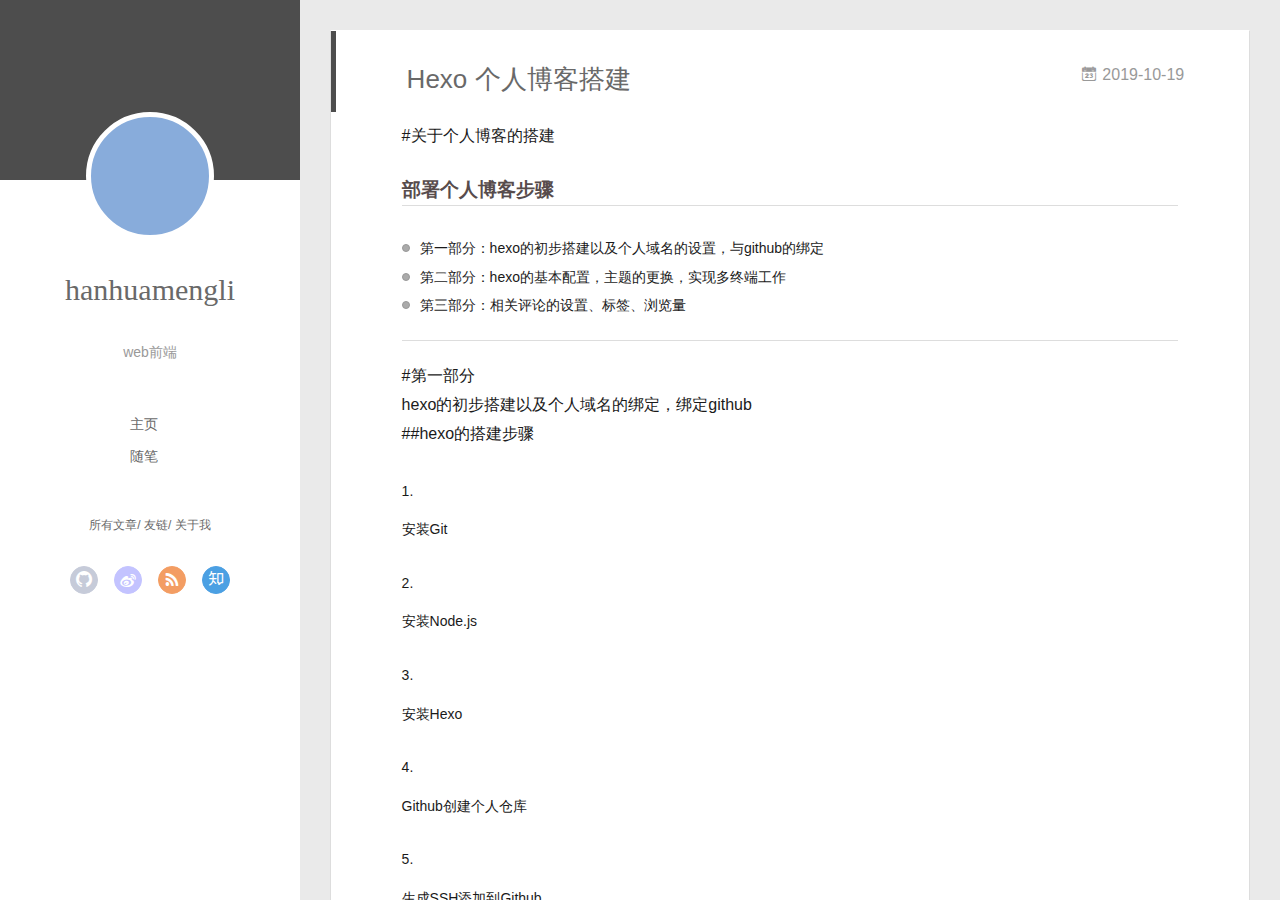
==== commit 91ba8109: "Site updated: 2019-10-20 16:24:03" ====
--- a/index.html
+++ b/index.html
@@ -157,6 +157,117 @@
           </div>
           <div id="js-content" class="content-ll">
             
+  
+    <article id="post-The-first-Blog" class="article article-type-post  article-index" itemscope itemprop="blogPost">
+  <div class="article-inner">
+    
+      <header class="article-header">
+        
+  
+    <h1 itemprop="name">
+      <a class="article-title" href="/2019/10/19/The-first-Blog/"> Hexo 个人博客搭建</a>
+    </h1>
+  
+
+        
+        <a href="/2019/10/19/The-first-Blog/" class="archive-article-date">
+  	<time datetime="2019-10-19T12:12:43.000Z" itemprop="datePublished"><i class="icon-calendar icon"></i>2019-10-19</time>
+</a>
+        
+      </header>
+    
+    <div class="article-entry" itemprop="articleBody">
+      
+        <p>#关于个人博客的搭建</p>
+<h3 id="部署个人博客步骤"><a href="#部署个人博客步骤" class="headerlink" title="部署个人博客步骤"></a>部署个人博客步骤</h3><ul>
+<li>第一部分：hexo的初步搭建以及个人域名的设置，与github的绑定</li>
+<li>第二部分：hexo的基本配置，主题的更换，实现多终端工作</li>
+<li>第三部分：相关评论的设置、标签、浏览量</li>
+</ul>
+<hr>
+<p>#第一部分<br>hexo的初步搭建以及个人域名的绑定，绑定github<br>##hexo的搭建步骤</p>
+<ol>
+<li><p>安装Git</p>
+</li>
+<li><p>安装Node.js</p>
+</li>
+<li><p>安装Hexo</p>
+</li>
+<li><p>Github创建个人仓库</p>
+</li>
+<li><p>生成SSH添加到Github</p>
+</li>
+<li><p>Hexo部署到Github</p>
+</li>
+<li><p>设置个人域名</p>
+</li>
+<li><p>发表文章</p>
+<h4 id="1-安装Git"><a href="#1-安装Git" class="headerlink" title="1. 安装Git"></a>1. 安装Git</h4><p>windows:在Git官网上下载<a href="https://gitforwindows.org/" target="_blank" rel="noopener">Download Git</a>,下载有Git Bush工具，用此来操作Git<br>linux  :     <code>sudo apt-get install git</code> </p>
+<p>安装好后，用<code>git --version</code> 查看Git版本</p>
+<h4 id="2-安装Node-js"><a href="#2-安装Node-js" class="headerlink" title="2. 安装Node.js"></a>2. 安装Node.js</h4><p>windows:在Node官网上下载<a href="https://nodejs.org/en/download/" target="_blank" rel="noopener">Download Node</a>,根据自己电脑型号和版本号选择合适的<br>linux  : </p>
+<figure class="highlight plain"><table><tr><td class="gutter"><pre><span class="line">1</span><br><span class="line">2</span><br></pre></td><td class="code"><pre><span class="line">sudo apt-get install nodejs</span><br><span class="line">sudo apt-get install npm</span><br></pre></td></tr></table></figure>
+<p>安装好后，使用命令行查看是否安装成功</p>
+<figure class="highlight plain"><table><tr><td class="gutter"><pre><span class="line">1</span><br><span class="line">2</span><br></pre></td><td class="code"><pre><span class="line">node -v</span><br><span class="line">npm -v</span><br></pre></td></tr></table></figure>
+<h4 id="3-安装Hexo"><a href="#3-安装Hexo" class="headerlink" title="3. 安装Hexo"></a>3. 安装Hexo</h4><p>安装好node和git,可安装hexo 先创建一个文件夹，cd到这个文件夹（或Git Bush 直接进入）输入命令<br><code>npm install -g hexo-cli</code><br>查看是否成功 <code>hexo -v</code><br>接下来初始化hexo,yourBlog取甚麽名字都行</p>
+<figure class="highlight plain"><table><tr><td class="gutter"><pre><span class="line">1</span><br></pre></td><td class="code"><pre><span class="line">hexo init yourBlog</span><br></pre></td></tr></table></figure>
+<p>接着cd到此文件夹</p>
+<figure class="highlight plain"><table><tr><td class="gutter"><pre><span class="line">1</span><br><span class="line">2</span><br></pre></td><td class="code"><pre><span class="line">cd yourBlog //进入此文件夹</span><br><span class="line">npm install</span><br></pre></td></tr></table></figure>
+<p>新建完成后，指定目录下有</p>
+</li>
+</ol>
+<ul>
+<li>node modules : 依赖包</li>
+<li>public : 存放生成的页面</li>
+<li>scaffolds : 生成文章的一些模板</li>
+<li>source : 存放文章</li>
+<li>themes : 主题</li>
+<li>_config.yml : 博客的配置文件<figure class="highlight plain"><table><tr><td class="gutter"><pre><span class="line">1</span><br><span class="line">2</span><br></pre></td><td class="code"><pre><span class="line">hexo g</span><br><span class="line">hexo server</span><br></pre></td></tr></table></figure>
+浏览器端打开localhost:4000 即可看到搭建的博客页面<br>关掉服务器 <code>ctrl+C</code><h4 id="4-Github创建个人仓库"><a href="#4-Github创建个人仓库" class="headerlink" title="4. Github创建个人仓库"></a>4. Github创建个人仓库</h4>注册一个github账号，New repository 点击新建仓库，仓库名和你注册的github账号同名，后面加<code>github.io</code>,点击create repository<h4 id="5-生成SSH添加到Github"><a href="#5-生成SSH添加到Github" class="headerlink" title="5. 生成SSH添加到Github"></a>5. 生成SSH添加到Github</h4>回到git bush 中，输入<figure class="highlight plain"><table><tr><td class="gutter"><pre><span class="line">1</span><br><span class="line">2</span><br></pre></td><td class="code"><pre><span class="line">git config --global user.name &quot;yourname&quot;</span><br><span class="line">git config --global user.email &quot;youremail&quot;</span><br></pre></td></tr></table></figure>
+检查是否输入正确<figure class="highlight plain"><table><tr><td class="gutter"><pre><span class="line">1</span><br><span class="line">2</span><br></pre></td><td class="code"><pre><span class="line">git config user.name</span><br><span class="line">git config user.email</span><br></pre></td></tr></table></figure>
+创建SSH<br><code>ssh-keygen -t rsa -C &quot;yourname&quot;</code><br>SSH:就是一个密钥，id_rsa是私人密钥，id_rsa.pub是公共密钥<br>GitHub的setting中，SSH keys 的设置选项，点击<code>New SSH keys</code>把id_rsa.pub复制进去<br>查看是否成功<br><code>ssh -T git@github.com</code><h4 id="6-Hexo部署到Github"><a href="#6-Hexo部署到Github" class="headerlink" title="6. Hexo部署到Github"></a>6. Hexo部署到Github</h4>参照HEXO官方文档进行配置<br>部署命令，下载deploy-git<br><code>npm install hexo-deployer-git --save</code><br>然后<figure class="highlight plain"><table><tr><td class="gutter"><pre><span class="line">1</span><br><span class="line">2</span><br><span class="line">3</span><br></pre></td><td class="code"><pre><span class="line">hexo clean</span><br><span class="line">hexo generate</span><br><span class="line">hexo deploy</span><br></pre></td></tr></table></figure>
+hexo clean 清除之前生成的东西<br>hexo generate 生成静态文章，缩写 <code>hexo g</code><br>hexo deploy 部署文章，缩写 <code>hexo d</code><h4 id="7-设置个人域名"><a href="#7-设置个人域名" class="headerlink" title="7. 设置个人域名"></a>7. 设置个人域名</h4><h4 id="8-发表文章"><a href="#8-发表文章" class="headerlink" title="8. 发表文章"></a>8. 发表文章</h4></li>
+</ul>
+
+      
+
+      
+    </div>
+    <div class="article-info article-info-index">
+      
+      
+      
+
+      
+        <p class="article-more-link">
+          <a class="article-more-a" href="/2019/10/19/The-first-Blog/">展开全文 >></a>
+        </p>
+      
+
+      
+      <div class="clearfix"></div>
+    </div>
+  </div>
+</article>
+
+<aside class="wrap-side-operation">
+    <div class="mod-side-operation">
+        
+        <div class="jump-container" id="js-jump-container" style="display:none;">
+            <a href="javascript:void(0)" class="mod-side-operation__jump-to-top">
+                <i class="icon-font icon-back"></i>
+            </a>
+            <div id="js-jump-plan-container" class="jump-plan-container" style="top: -11px;">
+                <i class="icon-font icon-plane jump-plane"></i>
+            </div>
+        </div>
+        
+        
+    </div>
+</aside>
+
+
+
+
   
     <article id="post-hello-world" class="article article-type-post  article-index" itemscope itemprop="blogPost">
   <div class="article-inner">
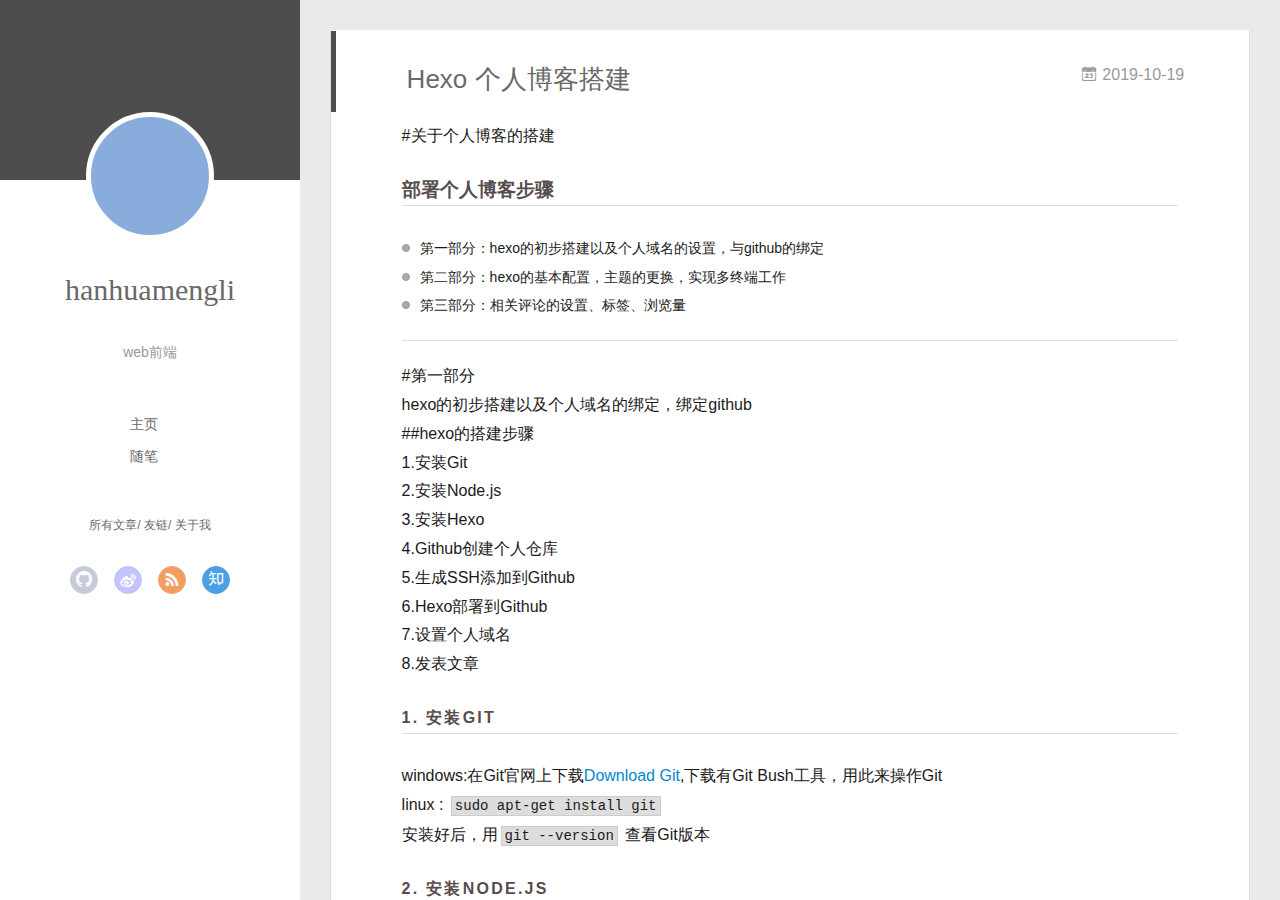
==== commit cac91b19: "Site updated: 2019-10-20 16:42:18" ====
--- a/index.html
+++ b/index.html
@@ -185,26 +185,9 @@
 <li>第三部分：相关评论的设置、标签、浏览量</li>
 </ul>
 <hr>
-<p>#第一部分<br>hexo的初步搭建以及个人域名的绑定，绑定github<br>##hexo的搭建步骤</p>
-<ol>
-<li><p>安装Git</p>
-</li>
-<li><p>安装Node.js</p>
-</li>
-<li><p>安装Hexo</p>
-</li>
-<li><p>Github创建个人仓库</p>
-</li>
-<li><p>生成SSH添加到Github</p>
-</li>
-<li><p>Hexo部署到Github</p>
-</li>
-<li><p>设置个人域名</p>
-</li>
-<li><p>发表文章</p>
-<h4 id="1-安装Git"><a href="#1-安装Git" class="headerlink" title="1. 安装Git"></a>1. 安装Git</h4><p>windows:在Git官网上下载<a href="https://gitforwindows.org/" target="_blank" rel="noopener">Download Git</a>,下载有Git Bush工具，用此来操作Git<br>linux  :     <code>sudo apt-get install git</code> </p>
-<p>安装好后，用<code>git --version</code> 查看Git版本</p>
-<h4 id="2-安装Node-js"><a href="#2-安装Node-js" class="headerlink" title="2. 安装Node.js"></a>2. 安装Node.js</h4><p>windows:在Node官网上下载<a href="https://nodejs.org/en/download/" target="_blank" rel="noopener">Download Node</a>,根据自己电脑型号和版本号选择合适的<br>linux  : </p>
+<p>#第一部分<br>hexo的初步搭建以及个人域名的绑定，绑定github<br>##hexo的搭建步骤<br>1.安装Git<br>2.安装Node.js<br>3.安装Hexo<br>4.Github创建个人仓库<br>5.生成SSH添加到Github<br>6.Hexo部署到Github<br>7.设置个人域名<br>8.发表文章</p>
+<h4 id="1-安装Git"><a href="#1-安装Git" class="headerlink" title="1. 安装Git"></a>1. 安装Git</h4><p>windows:在Git官网上下载<a href="https://gitforwindows.org/" target="_blank" rel="noopener">Download Git</a>,下载有Git Bush工具，用此来操作Git<br>linux  :     <code>sudo apt-get install git</code><br>安装好后，用<code>git --version</code> 查看Git版本</p>
+<h4 id="2-安装Node-js"><a href="#2-安装Node-js" class="headerlink" title="2. 安装Node.js"></a>2. 安装Node.js</h4><p>windows:在Node官网上下载<a href="https://nodejs.org/en/download/" target="_blank" rel="noopener">Download Node</a>,根据自己电脑型号和版本号选择合适的<br>linux  :</p>
 <figure class="highlight plain"><table><tr><td class="gutter"><pre><span class="line">1</span><br><span class="line">2</span><br></pre></td><td class="code"><pre><span class="line">sudo apt-get install nodejs</span><br><span class="line">sudo apt-get install npm</span><br></pre></td></tr></table></figure>
 <p>安装好后，使用命令行查看是否安装成功</p>
 <figure class="highlight plain"><table><tr><td class="gutter"><pre><span class="line">1</span><br><span class="line">2</span><br></pre></td><td class="code"><pre><span class="line">node -v</span><br><span class="line">npm -v</span><br></pre></td></tr></table></figure>
@@ -213,8 +196,6 @@
 <p>接着cd到此文件夹</p>
 <figure class="highlight plain"><table><tr><td class="gutter"><pre><span class="line">1</span><br><span class="line">2</span><br></pre></td><td class="code"><pre><span class="line">cd yourBlog //进入此文件夹</span><br><span class="line">npm install</span><br></pre></td></tr></table></figure>
 <p>新建完成后，指定目录下有</p>
-</li>
-</ol>
 <ul>
 <li>node modules : 依赖包</li>
 <li>public : 存放生成的页面</li>
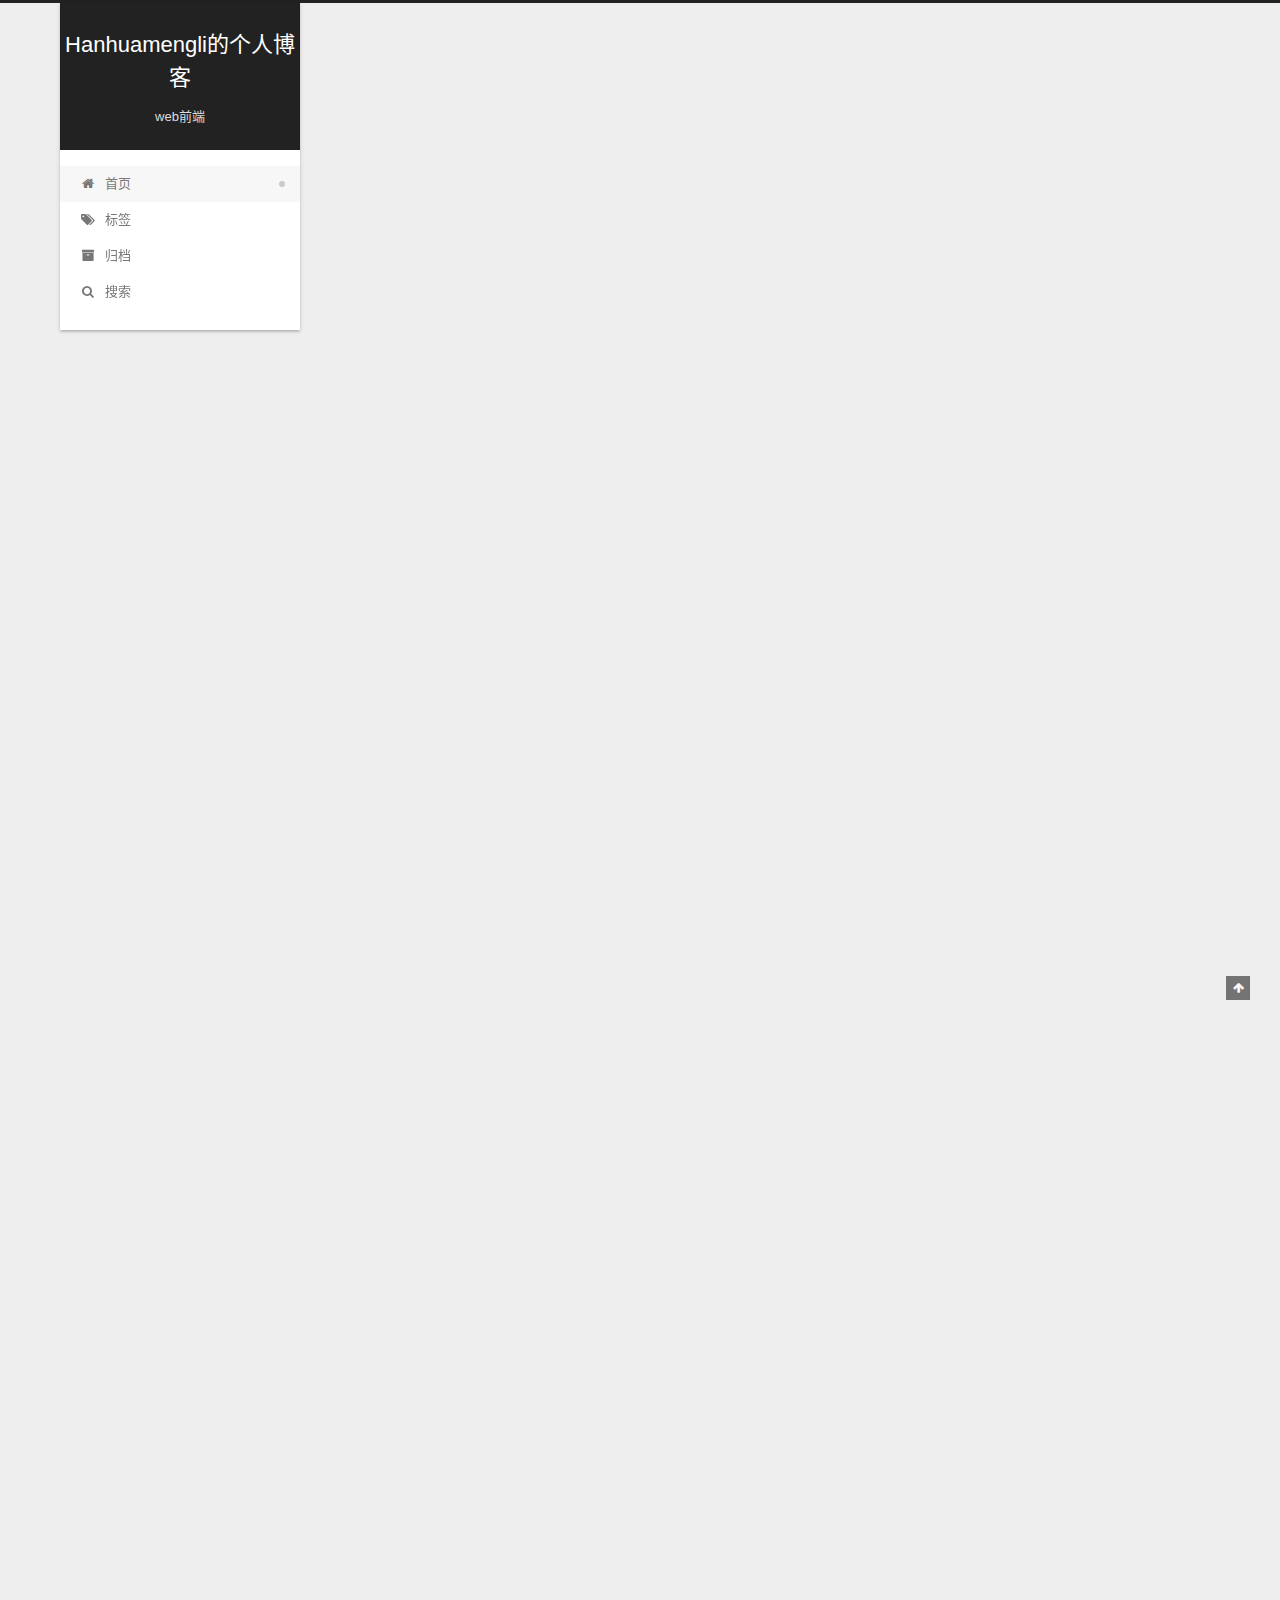
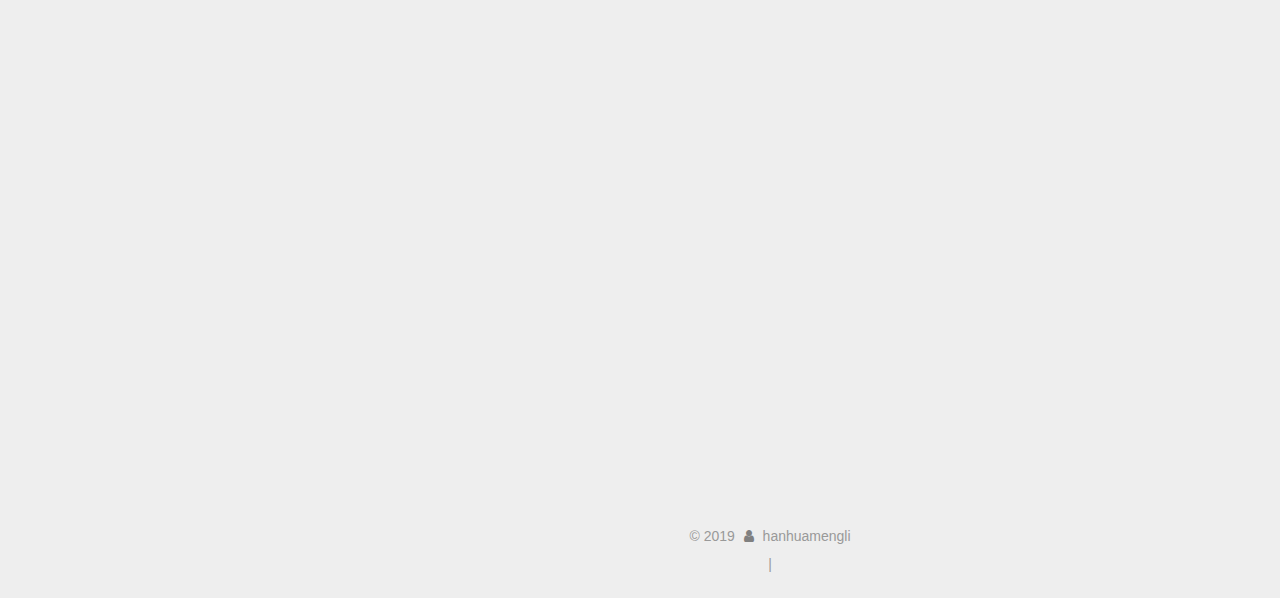
==== commit 3f35213d: "Site updated: 2019-10-23 09:26:49" ====
--- a/index.html
+++ b/index.html
@@ -1,184 +1,257 @@
 <!DOCTYPE html>
-<html>
+<html lang="zh-CN">
 <head>
-  <meta charset="utf-8">
-  
-  <meta name="renderer" content="webkit">
-  <meta http-equiv="X-UA-Compatible" content="IE=edge" >
-  <link rel="dns-prefetch" href="http://yoursite.com">
-  <title>Hanhuamengli的个人博客</title>
-  <meta name="viewport" content="width=device-width, initial-scale=1, maximum-scale=1">
-  <meta name="description" content="进击的web之路">
-<meta name="keywords" content="web">
+  <meta charset="UTF-8">
+<meta name="viewport" content="width=device-width, initial-scale=1, maximum-scale=2">
+<meta name="theme-color" content="#222">
+<meta name="generator" content="Hexo 4.0.0">
+  <link rel="apple-touch-icon" sizes="180x180" href="/images/apple-touch-icon-next.png?v=7.4.2">
+  <link rel="icon" type="image/png" sizes="32x32" href="/images/favicon-32x32-next.png?v=7.4.2">
+  <link rel="icon" type="image/png" sizes="16x16" href="/images/favicon-16x16-next.png?v=7.4.2">
+  <link rel="mask-icon" href="/images/logo.svg?v=7.4.2" color="#222">
+
+<link rel="stylesheet" href="/css/main.css?v=7.4.2">
+
+
+<link rel="stylesheet" href="/lib/font-awesome/css/font-awesome.min.css?v=4.7.0">
+
+
+<script id="hexo-configurations">
+  var NexT = window.NexT || {};
+  var CONFIG = {
+    root: '/',
+    scheme: 'Gemini',
+    version: '7.4.2',
+    exturl: false,
+    sidebar: {"position":"left","display":"post","offset":12,"onmobile":false},
+    copycode: {"enable":false,"show_result":false,"style":null},
+    back2top: {"enable":true,"sidebar":false,"scrollpercent":false},
+    bookmark: {"enable":false,"color":"#222","save":"auto"},
+    fancybox: false,
+    mediumzoom: false,
+    lazyload: false,
+    pangu: false,
+    algolia: {
+      appID: '',
+      apiKey: '',
+      indexName: '',
+      hits: {"per_page":10},
+      labels: {"input_placeholder":"Search for Posts","hits_empty":"We didn't find any results for the search: ${query}","hits_stats":"${hits} results found in ${time} ms"}
+    },
+    localsearch: {"enable":true,"trigger":"auto","top_n_per_article":1,"unescape":false,"preload":false},
+    path: 'search.xml',
+    motion: {"enable":true,"async":false,"transition":{"post_block":"fadeIn","post_header":"slideDownIn","post_body":"slideDownIn","coll_header":"slideLeftIn","sidebar":"slideUpIn"}},
+    translation: {
+      copy_button: '复制',
+      copy_success: '复制成功',
+      copy_failure: '复制失败'
+    },
+    sidebarPadding: 40
+  };
+</script>
+
+  <meta name="description" content="个人学习web前端的进阶之路">
+<meta name="keywords" content="web,js,javaScript,jQuery,css,HTML">
 <meta property="og:type" content="website">
 <meta property="og:title" content="Hanhuamengli的个人博客">
-<meta property="og:url" content="http:&#x2F;&#x2F;yoursite.com&#x2F;index.html">
+<meta property="og:url" content="http:&#x2F;&#x2F;yoursite.com&#x2F;">
 <meta property="og:site_name" content="Hanhuamengli的个人博客">
-<meta property="og:description" content="进击的web之路">
-<meta property="og:locale" content="en">
+<meta property="og:description" content="个人学习web前端的进阶之路">
+<meta property="og:locale" content="zh-CN">
 <meta name="twitter:card" content="summary">
-  
-    <link rel="alternative" href="/atom.xml" title="Hanhuamengli的个人博客" type="application/atom+xml">
-  
-  
-    <link rel="icon" href="/favicon.png">
-  
-  <link rel="stylesheet" type="text/css" href="/./main.0cf68a.css">
-  <style type="text/css">
-  
-    #container.show {
-      background: linear-gradient(200deg,#a0cfe4,#e8c37e);
-    }
+
+<link rel="canonical" href="http://yoursite.com/">
+
+
+<script id="page-configurations">
+  // https://hexo.io/docs/variables.html
+  CONFIG.page = {
+    sidebar: "",
+    isHome: true,
+    isPost: false,
+    isPage: false,
+    isArchive: false
+  };
+</script>
+
+  <title>Hanhuamengli的个人博客</title>
+  
+
+
+
+
+
+
+
+
+  <noscript>
+  <style>
+  .use-motion .brand,
+  .use-motion .menu-item,
+  .sidebar-inner,
+  .use-motion .post-block,
+  .use-motion .pagination,
+  .use-motion .comments,
+  .use-motion .post-header,
+  .use-motion .post-body,
+  .use-motion .collection-header { opacity: initial; }
+
+  .use-motion .site-title,
+  .use-motion .site-subtitle {
+    opacity: initial;
+    top: initial;
+  }
+
+  .use-motion .logo-line-before i { left: initial; }
+  .use-motion .logo-line-after i { right: initial; }
   </style>
-  
-
-  
+</noscript>
 
 </head>
 
-<body>
-  <div id="container" q-class="show:isCtnShow">
-    <canvas id="anm-canvas" class="anm-canvas"></canvas>
-    <div class="left-col" q-class="show:isShow">
+<body itemscope itemtype="http://schema.org/WebPage">
+  <div class="container use-motion">
+    <div class="headband"></div>
+
+    <header class="header" itemscope itemtype="http://schema.org/WPHeader">
+      <div class="header-inner"><div class="site-brand-container">
+  <div class="site-meta">
+
+    <div>
+      <a href="/" class="brand" rel="start">
+        <span class="logo-line-before"><i></i></span>
+        <span class="site-title">Hanhuamengli的个人博客</span>
+        <span class="logo-line-after"><i></i></span>
+      </a>
+    </div>
+        <p class="site-subtitle">web前端</p>
+  </div>
+
+  <div class="site-nav-toggle">
+    <div class="toggle" aria-label="切换导航栏">
+      <span class="toggle-line toggle-line-first"></span>
+      <span class="toggle-line toggle-line-middle"></span>
+      <span class="toggle-line toggle-line-last"></span>
+    </div>
+  </div>
+</div>
+
+
+<nav class="site-nav">
+  
+  <ul id="menu" class="menu">
+        <li class="menu-item menu-item-home">
+
+    <a href="/" rel="section"><i class="fa fa-fw fa-home"></i>首页</a>
+
+  </li>
+        <li class="menu-item menu-item-tags">
+
+    <a href="/tags/" rel="section"><i class="fa fa-fw fa-tags"></i>标签</a>
+
+  </li>
+        <li class="menu-item menu-item-archives">
+
+    <a href="/archives/" rel="section"><i class="fa fa-fw fa-archive"></i>归档</a>
+
+  </li>
+      <li class="menu-item menu-item-search">
+        <a role="button" class="popup-trigger"><i class="fa fa-search fa-fw"></i>搜索
+        </a>
+      </li>
+  </ul>
+
+</nav>
+  <div class="site-search">
+    <div class="popup search-popup">
+    <div class="search-header">
+  <span class="search-icon">
+    <i class="fa fa-search"></i>
+  </span>
+  <div class="search-input-container">
+    <input autocomplete="off" autocorrect="off" autocapitalize="none"
+           placeholder="搜索..." spellcheck="false"
+           type="text" id="search-input">
+  </div>
+  <span class="popup-btn-close">
+    <i class="fa fa-times-circle"></i>
+  </span>
+</div>
+<div id="search-result"></div>
+
+</div>
+<div class="search-pop-overlay"></div>
+
+  </div>
+</div>
+    </header>
+
+    
+  <div class="back-to-top">
+    <i class="fa fa-arrow-up"></i>
+    <span>0%</span>
+  </div>
+
+
+    <main class="main">
+      <div class="main-inner">
+        <div class="content-wrap">
+          
+
+          <div class="content">
+            
+
+  <div class="posts-expand">
+        
+  
+  
+  <article itemscope itemtype="http://schema.org/Article" class="post-block home" lang="zh-CN">
+    <link itemprop="mainEntityOfPage" href="http://yoursite.com/2019/10/19/The-first-Blog/">
+
+    <span hidden itemprop="author" itemscope itemtype="http://schema.org/Person">
+      <meta itemprop="image" content="/images/avatar.gif">
+      <meta itemprop="name" content="hanhuamengli">
+      <meta itemprop="description" content="个人学习web前端的进阶之路">
+    </span>
+
+    <span hidden itemprop="publisher" itemscope itemtype="http://schema.org/Organization">
+      <meta itemprop="name" content="Hanhuamengli的个人博客">
+    </span>
+      <header class="post-header">
+        <h1 class="post-title" itemprop="name headline">
+          
+            <a href="/2019/10/19/The-first-Blog/" class="post-title-link" itemprop="url"> Hexo 个人博客搭建</a>
+        </h1>
+
+        <div class="post-meta">
+            <span class="post-meta-item">
+              <span class="post-meta-item-icon">
+                <i class="fa fa-calendar-o"></i>
+              </span>
+              <span class="post-meta-item-text">发表于</span>
+
+              <time title="创建时间：2019-10-19 20:12:43" itemprop="dateCreated datePublished" datetime="2019-10-19T20:12:43+08:00">2019-10-19</time>
+            </span>
+              <span class="post-meta-item">
+                <span class="post-meta-item-icon">
+                  <i class="fa fa-calendar-check-o"></i>
+                </span>
+                <span class="post-meta-item-text">更新于</span>
+                <time title="修改时间：2019-10-23 08:37:23" itemprop="dateModified" datetime="2019-10-23T08:37:23+08:00">2019-10-23</time>
+              </span>
+
+          
+
+        </div>
+      </header>
+
+    
+    
+    
+    <div class="post-body" itemprop="articleBody">
+
       
-<div class="overlay" style="background: #4d4d4d"></div>
-<div class="intrude-less">
-	<header id="header" class="inner">
-		<a href="/" class="profilepic">
-			<img src="" class="js-avatar">
-		</a>
-		<hgroup>
-		  <h1 class="header-author"><a href="/">hanhuamengli</a></h1>
-		</hgroup>
-		
-		<p class="header-subtitle">web前端</p>
-		
-
-		<nav class="header-menu">
-			<ul>
-			
-				<li><a href="/">主页</a></li>
-	        
-				<li><a href="/tags/%E9%9A%8F%E7%AC%94/">随笔</a></li>
-	        
-			</ul>
-		</nav>
-		<nav class="header-smart-menu">
-    		
-    			
-    			<a q-on="click: openSlider(e, 'innerArchive')" href="javascript:void(0)">所有文章</a>
-    			
-            
-    			
-    			<a q-on="click: openSlider(e, 'friends')" href="javascript:void(0)">友链</a>
-    			
-            
-    			
-    			<a q-on="click: openSlider(e, 'aboutme')" href="javascript:void(0)">关于我</a>
-    			
-            
-		</nav>
-		<nav class="header-nav">
-			<div class="social">
-				
-					<a class="github" target="_blank" href="#" title="github"><i class="icon-github"></i></a>
-		        
-					<a class="weibo" target="_blank" href="#" title="weibo"><i class="icon-weibo"></i></a>
-		        
-					<a class="rss" target="_blank" href="#" title="rss"><i class="icon-rss"></i></a>
-		        
-					<a class="zhihu" target="_blank" href="#" title="zhihu"><i class="icon-zhihu"></i></a>
-		        
-			</div>
-		</nav>
-	</header>		
-</div>
-
-    </div>
-    <div class="mid-col" q-class="show:isShow,hide:isShow|isFalse">
-      
-<nav id="mobile-nav">
-  	<div class="overlay js-overlay" style="background: #4d4d4d"></div>
-	<div class="btnctn js-mobile-btnctn">
-  		<div class="slider-trigger list" q-on="click: openSlider(e)"><i class="icon icon-sort"></i></div>
-	</div>
-	<div class="intrude-less">
-		<header id="header" class="inner">
-			<div class="profilepic">
-				<img src="" class="js-avatar">
-			</div>
-			<hgroup>
-			  <h1 class="header-author js-header-author">hanhuamengli</h1>
-			</hgroup>
-			
-			<p class="header-subtitle"><i class="icon icon-quo-left"></i>web前端<i class="icon icon-quo-right"></i></p>
-			
-			
-			
-				
-			
-				
-			
-			
-			
-			<nav class="header-nav">
-				<div class="social">
-					
-						<a class="github" target="_blank" href="#" title="github"><i class="icon-github"></i></a>
-			        
-						<a class="weibo" target="_blank" href="#" title="weibo"><i class="icon-weibo"></i></a>
-			        
-						<a class="rss" target="_blank" href="#" title="rss"><i class="icon-rss"></i></a>
-			        
-						<a class="zhihu" target="_blank" href="#" title="zhihu"><i class="icon-zhihu"></i></a>
-			        
-				</div>
-			</nav>
-
-			<nav class="header-menu js-header-menu">
-				<ul style="width: 50%">
-				
-				
-					<li style="width: 50%"><a href="/">主页</a></li>
-		        
-					<li style="width: 50%"><a href="/tags/%E9%9A%8F%E7%AC%94/">随笔</a></li>
-		        
-				</ul>
-			</nav>
-		</header>				
-	</div>
-	<div class="mobile-mask" style="display:none" q-show="isShow"></div>
-</nav>
-
-      <div id="wrapper" class="body-wrap">
-        <div class="menu-l">
-          <div class="canvas-wrap">
-            <canvas data-colors="#eaeaea" data-sectionHeight="100" data-contentId="js-content" id="myCanvas1" class="anm-canvas"></canvas>
-          </div>
-          <div id="js-content" class="content-ll">
-            
-  
-    <article id="post-The-first-Blog" class="article article-type-post  article-index" itemscope itemprop="blogPost">
-  <div class="article-inner">
-    
-      <header class="article-header">
-        
-  
-    <h1 itemprop="name">
-      <a class="article-title" href="/2019/10/19/The-first-Blog/"> Hexo 个人博客搭建</a>
-    </h1>
-  
-
-        
-        <a href="/2019/10/19/The-first-Blog/" class="archive-article-date">
-  	<time datetime="2019-10-19T12:12:43.000Z" itemprop="datePublished"><i class="icon-calendar icon"></i>2019-10-19</time>
-</a>
-        
-      </header>
-    
-    <div class="article-entry" itemprop="articleBody">
-      
-        <p>#关于个人博客的搭建</p>
+          <p>#关于个人博客的搭建</p>
 <h3 id="部署个人博客步骤"><a href="#部署个人博客步骤" class="headerlink" title="部署个人博客步骤"></a>部署个人博客步骤</h3><ul>
 <li>第一部分：hexo的初步搭建以及个人域名的设置，与github的绑定</li>
 <li>第二部分：hexo的基本配置，主题的更换，实现多终端工作</li>
@@ -186,91 +259,71 @@
 </ul>
 <hr>
 <p>#第一部分<br>hexo的初步搭建以及个人域名的绑定，绑定github<br>##hexo的搭建步骤<br>1.安装Git<br>2.安装Node.js<br>3.安装Hexo<br>4.Github创建个人仓库<br>5.生成SSH添加到Github<br>6.Hexo部署到Github<br>7.设置个人域名<br>8.发表文章</p>
-<h4 id="1-安装Git"><a href="#1-安装Git" class="headerlink" title="1. 安装Git"></a>1. 安装Git</h4><p>windows:在Git官网上下载<a href="https://gitforwindows.org/" target="_blank" rel="noopener">Download Git</a>,下载有Git Bush工具，用此来操作Git<br>linux  :     <code>sudo apt-get install git</code><br>安装好后，用<code>git --version</code> 查看Git版本</p>
-<h4 id="2-安装Node-js"><a href="#2-安装Node-js" class="headerlink" title="2. 安装Node.js"></a>2. 安装Node.js</h4><p>windows:在Node官网上下载<a href="https://nodejs.org/en/download/" target="_blank" rel="noopener">Download Node</a>,根据自己电脑型号和版本号选择合适的<br>linux  :</p>
-<figure class="highlight plain"><table><tr><td class="gutter"><pre><span class="line">1</span><br><span class="line">2</span><br></pre></td><td class="code"><pre><span class="line">sudo apt-get install nodejs</span><br><span class="line">sudo apt-get install npm</span><br></pre></td></tr></table></figure>
-<p>安装好后，使用命令行查看是否安装成功</p>
-<figure class="highlight plain"><table><tr><td class="gutter"><pre><span class="line">1</span><br><span class="line">2</span><br></pre></td><td class="code"><pre><span class="line">node -v</span><br><span class="line">npm -v</span><br></pre></td></tr></table></figure>
-<h4 id="3-安装Hexo"><a href="#3-安装Hexo" class="headerlink" title="3. 安装Hexo"></a>3. 安装Hexo</h4><p>安装好node和git,可安装hexo 先创建一个文件夹，cd到这个文件夹（或Git Bush 直接进入）输入命令<br><code>npm install -g hexo-cli</code><br>查看是否成功 <code>hexo -v</code><br>接下来初始化hexo,yourBlog取甚麽名字都行</p>
-<figure class="highlight plain"><table><tr><td class="gutter"><pre><span class="line">1</span><br></pre></td><td class="code"><pre><span class="line">hexo init yourBlog</span><br></pre></td></tr></table></figure>
-<p>接着cd到此文件夹</p>
-<figure class="highlight plain"><table><tr><td class="gutter"><pre><span class="line">1</span><br><span class="line">2</span><br></pre></td><td class="code"><pre><span class="line">cd yourBlog //进入此文件夹</span><br><span class="line">npm install</span><br></pre></td></tr></table></figure>
-<p>新建完成后，指定目录下有</p>
-<ul>
-<li>node modules : 依赖包</li>
-<li>public : 存放生成的页面</li>
-<li>scaffolds : 生成文章的一些模板</li>
-<li>source : 存放文章</li>
-<li>themes : 主题</li>
-<li>_config.yml : 博客的配置文件<figure class="highlight plain"><table><tr><td class="gutter"><pre><span class="line">1</span><br><span class="line">2</span><br></pre></td><td class="code"><pre><span class="line">hexo g</span><br><span class="line">hexo server</span><br></pre></td></tr></table></figure>
-浏览器端打开localhost:4000 即可看到搭建的博客页面<br>关掉服务器 <code>ctrl+C</code><h4 id="4-Github创建个人仓库"><a href="#4-Github创建个人仓库" class="headerlink" title="4. Github创建个人仓库"></a>4. Github创建个人仓库</h4>注册一个github账号，New repository 点击新建仓库，仓库名和你注册的github账号同名，后面加<code>github.io</code>,点击create repository<h4 id="5-生成SSH添加到Github"><a href="#5-生成SSH添加到Github" class="headerlink" title="5. 生成SSH添加到Github"></a>5. 生成SSH添加到Github</h4>回到git bush 中，输入<figure class="highlight plain"><table><tr><td class="gutter"><pre><span class="line">1</span><br><span class="line">2</span><br></pre></td><td class="code"><pre><span class="line">git config --global user.name &quot;yourname&quot;</span><br><span class="line">git config --global user.email &quot;youremail&quot;</span><br></pre></td></tr></table></figure>
-检查是否输入正确<figure class="highlight plain"><table><tr><td class="gutter"><pre><span class="line">1</span><br><span class="line">2</span><br></pre></td><td class="code"><pre><span class="line">git config user.name</span><br><span class="line">git config user.email</span><br></pre></td></tr></table></figure>
-创建SSH<br><code>ssh-keygen -t rsa -C &quot;yourname&quot;</code><br>SSH:就是一个密钥，id_rsa是私人密钥，id_rsa.pub是公共密钥<br>GitHub的setting中，SSH keys 的设置选项，点击<code>New SSH keys</code>把id_rsa.pub复制进去<br>查看是否成功<br><code>ssh -T git@github.com</code><h4 id="6-Hexo部署到Github"><a href="#6-Hexo部署到Github" class="headerlink" title="6. Hexo部署到Github"></a>6. Hexo部署到Github</h4>参照HEXO官方文档进行配置<br>部署命令，下载deploy-git<br><code>npm install hexo-deployer-git --save</code><br>然后<figure class="highlight plain"><table><tr><td class="gutter"><pre><span class="line">1</span><br><span class="line">2</span><br><span class="line">3</span><br></pre></td><td class="code"><pre><span class="line">hexo clean</span><br><span class="line">hexo generate</span><br><span class="line">hexo deploy</span><br></pre></td></tr></table></figure>
-hexo clean 清除之前生成的东西<br>hexo generate 生成静态文章，缩写 <code>hexo g</code><br>hexo deploy 部署文章，缩写 <code>hexo d</code><h4 id="7-设置个人域名"><a href="#7-设置个人域名" class="headerlink" title="7. 设置个人域名"></a>7. 设置个人域名</h4><h4 id="8-发表文章"><a href="#8-发表文章" class="headerlink" title="8. 发表文章"></a>8. 发表文章</h4></li>
-</ul>
-
-      
-
+          <!--noindex-->
+            <div class="post-button">
+              <a class="btn" href="/2019/10/19/The-first-Blog/#more" rel="contents">
+                阅读全文 &raquo;
+              </a>
+            </div>
+          <!--/noindex-->
+        
       
     </div>
-    <div class="article-info article-info-index">
+
+    
+    
+    
+      <footer class="post-footer">
+        <div class="post-eof"></div>
+      </footer>
+  </article>
+  
+  
+  
+
+        
+  
+  
+  <article itemscope itemtype="http://schema.org/Article" class="post-block home" lang="zh-CN">
+    <link itemprop="mainEntityOfPage" href="http://yoursite.com/2019/10/19/hello-world/">
+
+    <span hidden itemprop="author" itemscope itemtype="http://schema.org/Person">
+      <meta itemprop="image" content="/images/avatar.gif">
+      <meta itemprop="name" content="hanhuamengli">
+      <meta itemprop="description" content="个人学习web前端的进阶之路">
+    </span>
+
+    <span hidden itemprop="publisher" itemscope itemtype="http://schema.org/Organization">
+      <meta itemprop="name" content="Hanhuamengli的个人博客">
+    </span>
+      <header class="post-header">
+        <h1 class="post-title" itemprop="name headline">
+          
+            <a href="/2019/10/19/hello-world/" class="post-title-link" itemprop="url">Hello World</a>
+        </h1>
+
+        <div class="post-meta">
+            <span class="post-meta-item">
+              <span class="post-meta-item-icon">
+                <i class="fa fa-calendar-o"></i>
+              </span>
+              <span class="post-meta-item-text">发表于</span>
+
+              <time title="创建时间：2019-10-19 15:59:48" itemprop="dateCreated datePublished" datetime="2019-10-19T15:59:48+08:00">2019-10-19</time>
+            </span>
+
+          
+
+        </div>
+      </header>
+
+    
+    
+    
+    <div class="post-body" itemprop="articleBody">
+
       
-      
-      
-
-      
-        <p class="article-more-link">
-          <a class="article-more-a" href="/2019/10/19/The-first-Blog/">展开全文 >></a>
-        </p>
-      
-
-      
-      <div class="clearfix"></div>
-    </div>
-  </div>
-</article>
-
-<aside class="wrap-side-operation">
-    <div class="mod-side-operation">
-        
-        <div class="jump-container" id="js-jump-container" style="display:none;">
-            <a href="javascript:void(0)" class="mod-side-operation__jump-to-top">
-                <i class="icon-font icon-back"></i>
-            </a>
-            <div id="js-jump-plan-container" class="jump-plan-container" style="top: -11px;">
-                <i class="icon-font icon-plane jump-plane"></i>
-            </div>
-        </div>
-        
-        
-    </div>
-</aside>
-
-
-
-
-  
-    <article id="post-hello-world" class="article article-type-post  article-index" itemscope itemprop="blogPost">
-  <div class="article-inner">
-    
-      <header class="article-header">
-        
-  
-    <h1 itemprop="name">
-      <a class="article-title" href="/2019/10/19/hello-world/">Hello World</a>
-    </h1>
-  
-
-        
-        <a href="/2019/10/19/hello-world/" class="archive-article-date">
-  	<time datetime="2019-10-19T07:59:48.127Z" itemprop="datePublished"><i class="icon-calendar icon"></i>2019-10-19</time>
-</a>
-        
-      </header>
-    
-    <div class="article-entry" itemprop="articleBody">
-      
-        <p>Welcome to <a href="https://hexo.io/" target="_blank" rel="noopener">Hexo</a>! This is your very first post. Check <a href="https://hexo.io/docs/" target="_blank" rel="noopener">documentation</a> for more info. If you get any problems when using Hexo, you can find the answer in <a href="https://hexo.io/docs/troubleshooting.html" target="_blank" rel="noopener">troubleshooting</a> or you can ask me on <a href="https://github.com/hexojs/hexo/issues" target="_blank" rel="noopener">GitHub</a>.</p>
+          <p>Welcome to <a href="https://hexo.io/" target="_blank" rel="noopener">Hexo</a>! This is your very first post. Check <a href="https://hexo.io/docs/" target="_blank" rel="noopener">documentation</a> for more info. If you get any problems when using Hexo, you can find the answer in <a href="https://hexo.io/docs/troubleshooting.html" target="_blank" rel="noopener">troubleshooting</a> or you can ask me on <a href="https://github.com/hexojs/hexo/issues" target="_blank" rel="noopener">GitHub</a>.</p>
 <h2 id="Quick-Start"><a href="#Quick-Start" class="headerlink" title="Quick Start"></a>Quick Start</h2><h3 id="Create-a-new-post"><a href="#Create-a-new-post" class="headerlink" title="Create a new post"></a>Create a new post</h3><figure class="highlight bash"><table><tr><td class="gutter"><pre><span class="line">1</span><br></pre></td><td class="code"><pre><span class="line">$ hexo new <span class="string">"My New Post"</span></span><br></pre></td></tr></table></figure>
 
 <p>More info: <a href="https://hexo.io/docs/writing.html" target="_blank" rel="noopener">Writing</a></p>
@@ -285,292 +338,198 @@
 <p>More info: <a href="https://hexo.io/docs/deployment.html" target="_blank" rel="noopener">Deployment</a></p>
 
       
-
-      
     </div>
-    <div class="article-info article-info-index">
-      
-      
-      
-
-      
-        <p class="article-more-link">
-          <a class="article-more-a" href="/2019/10/19/hello-world/">展开全文 >></a>
-        </p>
-      
-
-      
-      <div class="clearfix"></div>
+
+    
+    
+    
+      <footer class="post-footer">
+        <div class="post-eof"></div>
+      </footer>
+  </article>
+  
+  
+  
+
+  </div>
+
+  
+
+
+
+          </div>
+          
+
+        </div>
+          
+  
+  <div class="toggle sidebar-toggle">
+    <span class="toggle-line toggle-line-first"></span>
+    <span class="toggle-line toggle-line-middle"></span>
+    <span class="toggle-line toggle-line-last"></span>
+  </div>
+
+  <aside class="sidebar">
+    <div class="sidebar-inner">
+
+      <ul class="sidebar-nav motion-element">
+        <li class="sidebar-nav-toc">
+          文章目录
+        </li>
+        <li class="sidebar-nav-overview">
+          站点概览
+        </li>
+      </ul>
+
+      <!--noindex-->
+      <div class="post-toc-wrap sidebar-panel">
+      </div>
+      <!--/noindex-->
+
+      <div class="site-overview-wrap sidebar-panel">
+        <div class="site-author motion-element" itemprop="author" itemscope itemtype="http://schema.org/Person">
+  <img class="site-author-image" itemprop="image" alt="hanhuamengli"
+    src="/images/avatar.gif">
+  <p class="site-author-name" itemprop="name">hanhuamengli</p>
+  <div class="site-description" itemprop="description">个人学习web前端的进阶之路</div>
+</div>
+<div class="site-state-wrap motion-element">
+  <nav class="site-state">
+      <div class="site-state-item site-state-posts">
+          <a href="/archives/">
+        
+          <span class="site-state-item-count">2</span>
+          <span class="site-state-item-name">日志</span>
+        </a>
+      </div>
+  </nav>
+</div>
+  <div class="links-of-author motion-element">
+      <span class="links-of-author-item">
+        <a href="https://github.com/hanhuamengli" title="GitHub &amp;rarr; https:&#x2F;&#x2F;github.com&#x2F;hanhuamengli" rel="noopener" target="_blank"><i class="fa fa-fw fa-github"></i>GitHub</a>
+      </span>
+  </div>
+
+
+  <div class="links-of-blogroll motion-element">
+    <div class="links-of-blogroll-title">
+      <i class="fa fa-fw fa-link"></i>
+      友情链接
     </div>
-  </div>
-</article>
-
-<aside class="wrap-side-operation">
-    <div class="mod-side-operation">
-        
-        <div class="jump-container" id="js-jump-container" style="display:none;">
-            <a href="javascript:void(0)" class="mod-side-operation__jump-to-top">
-                <i class="icon-font icon-back"></i>
-            </a>
-            <div id="js-jump-plan-container" class="jump-plan-container" style="top: -11px;">
-                <i class="icon-font icon-plane jump-plane"></i>
-            </div>
-        </div>
-        
-        
+    <ul class="links-of-blogroll-list">
+        <li class="links-of-blogroll-item">
+          <a href="https://hexo.io/docs/" title="https:&#x2F;&#x2F;hexo.io&#x2F;docs&#x2F;" rel="noopener" target="_blank">Hexo官网</a>
+        </li>
+    </ul>
+  </div>
+
+      </div>
+
     </div>
-</aside>
-
-
-
-
-  
-  
-
-
-          </div>
-        </div>
+  </aside>
+  <div id="sidebar-dimmer"></div>
+
+
       </div>
-      <footer id="footer">
-  <div class="outer">
-    <div id="footer-info">
-    	<div class="footer-left">
-    		&copy; 2019 hanhuamengli
-    	</div>
-      	<div class="footer-right">
-      		<a href="http://hexo.io/" target="_blank">Hexo</a>  Theme <a href="https://github.com/litten/hexo-theme-yilia" target="_blank">Yilia</a> by Litten
-      	</div>
-    </div>
-  </div>
-</footer>
-    </div>
-    <script>
-	var yiliaConfig = {
-		mathjax: false,
-		isHome: true,
-		isPost: false,
-		isArchive: false,
-		isTag: false,
-		isCategory: false,
-		open_in_new: false,
-		toc_hide_index: true,
-		root: "/",
-		innerArchive: true,
-		showTags: false
-	}
-</script>
-
-<script>!function(t){function n(e){if(r[e])return r[e].exports;var i=r[e]={exports:{},id:e,loaded:!1};return t[e].call(i.exports,i,i.exports,n),i.loaded=!0,i.exports}var r={};n.m=t,n.c=r,n.p="./",n(0)}([function(t,n,r){r(195),t.exports=r(191)},function(t,n,r){var e=r(3),i=r(52),o=r(27),u=r(28),c=r(53),f="prototype",a=function(t,n,r){var s,l,h,v,p=t&a.F,d=t&a.G,y=t&a.S,g=t&a.P,b=t&a.B,m=d?e:y?e[n]||(e[n]={}):(e[n]||{})[f],x=d?i:i[n]||(i[n]={}),w=x[f]||(x[f]={});d&&(r=n);for(s in r)l=!p&&m&&void 0!==m[s],h=(l?m:r)[s],v=b&&l?c(h,e):g&&"function"==typeof h?c(Function.call,h):h,m&&u(m,s,h,t&a.U),x[s]!=h&&o(x,s,v),g&&w[s]!=h&&(w[s]=h)};e.core=i,a.F=1,a.G=2,a.S=4,a.P=8,a.B=16,a.W=32,a.U=64,a.R=128,t.exports=a},function(t,n,r){var e=r(6);t.exports=function(t){if(!e(t))throw TypeError(t+" is not an object!");return t}},function(t,n){var r=t.exports="undefined"!=typeof window&&window.Math==Math?window:"undefined"!=typeof self&&self.Math==Math?self:Function("return this")();"number"==typeof __g&&(__g=r)},function(t,n){t.exports=function(t){try{return!!t()}catch(t){return!0}}},function(t,n){var r=t.exports="undefined"!=typeof window&&window.Math==Math?window:"undefined"!=typeof self&&self.Math==Math?self:Function("return this")();"number"==typeof __g&&(__g=r)},function(t,n){t.exports=function(t){return"object"==typeof t?null!==t:"function"==typeof t}},function(t,n,r){var e=r(126)("wks"),i=r(76),o=r(3).Symbol,u="function"==typeof o;(t.exports=function(t){return e[t]||(e[t]=u&&o[t]||(u?o:i)("Symbol."+t))}).store=e},function(t,n){var r={}.hasOwnProperty;t.exports=function(t,n){return r.call(t,n)}},function(t,n,r){var e=r(94),i=r(33);t.exports=function(t){return e(i(t))}},function(t,n,r){t.exports=!r(4)(function(){return 7!=Object.defineProperty({},"a",{get:function(){return 7}}).a})},function(t,n,r){var e=r(2),i=r(167),o=r(50),u=Object.defineProperty;n.f=r(10)?Object.defineProperty:function(t,n,r){if(e(t),n=o(n,!0),e(r),i)try{return u(t,n,r)}catch(t){}if("get"in r||"set"in r)throw TypeError("Accessors not supported!");return"value"in r&&(t[n]=r.value),t}},function(t,n,r){t.exports=!r(18)(function(){return 7!=Object.defineProperty({},"a",{get:function(){return 7}}).a})},function(t,n,r){var e=r(14),i=r(22);t.exports=r(12)?function(t,n,r){return e.f(t,n,i(1,r))}:function(t,n,r){return t[n]=r,t}},function(t,n,r){var e=r(20),i=r(58),o=r(42),u=Object.defineProperty;n.f=r(12)?Object.defineProperty:function(t,n,r){if(e(t),n=o(n,!0),e(r),i)try{return u(t,n,r)}catch(t){}if("get"in r||"set"in r)throw TypeError("Accessors not supported!");return"value"in r&&(t[n]=r.value),t}},function(t,n,r){var e=r(40)("wks"),i=r(23),o=r(5).Symbol,u="function"==typeof o;(t.exports=function(t){return e[t]||(e[t]=u&&o[t]||(u?o:i)("Symbol."+t))}).store=e},function(t,n,r){var e=r(67),i=Math.min;t.exports=function(t){return t>0?i(e(t),9007199254740991):0}},function(t,n,r){var e=r(46);t.exports=function(t){return Object(e(t))}},function(t,n){t.exports=function(t){try{return!!t()}catch(t){return!0}}},function(t,n,r){var e=r(63),i=r(34);t.exports=Object.keys||function(t){return e(t,i)}},function(t,n,r){var e=r(21);t.exports=function(t){if(!e(t))throw TypeError(t+" is not an object!");return t}},function(t,n){t.exports=function(t){return"object"==typeof t?null!==t:"function"==typeof t}},function(t,n){t.exports=function(t,n){return{enumerable:!(1&t),configurable:!(2&t),writable:!(4&t),value:n}}},function(t,n){var r=0,e=Math.random();t.exports=function(t){return"Symbol(".concat(void 0===t?"":t,")_",(++r+e).toString(36))}},function(t,n){var r={}.hasOwnProperty;t.exports=function(t,n){return r.call(t,n)}},function(t,n){var r=t.exports={version:"2.4.0"};"number"==typeof __e&&(__e=r)},function(t,n){t.exports=function(t){if("function"!=typeof t)throw TypeError(t+" is not a function!");return t}},function(t,n,r){var e=r(11),i=r(66);t.exports=r(10)?function(t,n,r){return e.f(t,n,i(1,r))}:function(t,n,r){return t[n]=r,t}},function(t,n,r){var e=r(3),i=r(27),o=r(24),u=r(76)("src"),c="toString",f=Function[c],a=(""+f).split(c);r(52).inspectSource=function(t){return f.call(t)},(t.exports=function(t,n,r,c){var f="function"==typeof r;f&&(o(r,"name")||i(r,"name",n)),t[n]!==r&&(f&&(o(r,u)||i(r,u,t[n]?""+t[n]:a.join(String(n)))),t===e?t[n]=r:c?t[n]?t[n]=r:i(t,n,r):(delete t[n],i(t,n,r)))})(Function.prototype,c,function(){return"function"==typeof this&&this[u]||f.call(this)})},function(t,n,r){var e=r(1),i=r(4),o=r(46),u=function(t,n,r,e){var i=String(o(t)),u="<"+n;return""!==r&&(u+=" "+r+'="'+String(e).replace(/"/g,"&quot;")+'"'),u+">"+i+"</"+n+">"};t.exports=function(t,n){var r={};r[t]=n(u),e(e.P+e.F*i(function(){var n=""[t]('"');return n!==n.toLowerCase()||n.split('"').length>3}),"String",r)}},function(t,n,r){var e=r(115),i=r(46);t.exports=function(t){return e(i(t))}},function(t,n,r){var e=r(116),i=r(66),o=r(30),u=r(50),c=r(24),f=r(167),a=Object.getOwnPropertyDescriptor;n.f=r(10)?a:function(t,n){if(t=o(t),n=u(n,!0),f)try{return a(t,n)}catch(t){}if(c(t,n))return i(!e.f.call(t,n),t[n])}},function(t,n,r){var e=r(24),i=r(17),o=r(145)("IE_PROTO"),u=Object.prototype;t.exports=Object.getPrototypeOf||function(t){return t=i(t),e(t,o)?t[o]:"function"==typeof t.constructor&&t instanceof t.constructor?t.constructor.prototype:t instanceof Object?u:null}},function(t,n){t.exports=function(t){if(void 0==t)throw TypeError("Can't call method on  "+t);return t}},function(t,n){t.exports="constructor,hasOwnProperty,isPrototypeOf,propertyIsEnumerable,toLocaleString,toString,valueOf".split(",")},function(t,n){t.exports={}},function(t,n){t.exports=!0},function(t,n){n.f={}.propertyIsEnumerable},function(t,n,r){var e=r(14).f,i=r(8),o=r(15)("toStringTag");t.exports=function(t,n,r){t&&!i(t=r?t:t.prototype,o)&&e(t,o,{configurable:!0,value:n})}},function(t,n,r){var e=r(40)("keys"),i=r(23);t.exports=function(t){return e[t]||(e[t]=i(t))}},function(t,n,r){var e=r(5),i="__core-js_shared__",o=e[i]||(e[i]={});t.exports=function(t){return o[t]||(o[t]={})}},function(t,n){var r=Math.ceil,e=Math.floor;t.exports=function(t){return isNaN(t=+t)?0:(t>0?e:r)(t)}},function(t,n,r){var e=r(21);t.exports=function(t,n){if(!e(t))return t;var r,i;if(n&&"function"==typeof(r=t.toString)&&!e(i=r.call(t)))return i;if("function"==typeof(r=t.valueOf)&&!e(i=r.call(t)))return i;if(!n&&"function"==typeof(r=t.toString)&&!e(i=r.call(t)))return i;throw TypeError("Can't convert object to primitive value")}},function(t,n,r){var e=r(5),i=r(25),o=r(36),u=r(44),c=r(14).f;t.exports=function(t){var n=i.Symbol||(i.Symbol=o?{}:e.Symbol||{});"_"==t.charAt(0)||t in n||c(n,t,{value:u.f(t)})}},function(t,n,r){n.f=r(15)},function(t,n){var r={}.toString;t.exports=function(t){return r.call(t).slice(8,-1)}},function(t,n){t.exports=function(t){if(void 0==t)throw TypeError("Can't call method on  "+t);return t}},function(t,n,r){var e=r(4);t.exports=function(t,n){return!!t&&e(function(){n?t.call(null,function(){},1):t.call(null)})}},function(t,n,r){var e=r(53),i=r(115),o=r(17),u=r(16),c=r(203);t.exports=function(t,n){var r=1==t,f=2==t,a=3==t,s=4==t,l=6==t,h=5==t||l,v=n||c;return function(n,c,p){for(var d,y,g=o(n),b=i(g),m=e(c,p,3),x=u(b.length),w=0,S=r?v(n,x):f?v(n,0):void 0;x>w;w++)if((h||w in b)&&(d=b[w],y=m(d,w,g),t))if(r)S[w]=y;else if(y)switch(t){case 3:return!0;case 5:return d;case 6:return w;case 2:S.push(d)}else if(s)return!1;return l?-1:a||s?s:S}}},function(t,n,r){var e=r(1),i=r(52),o=r(4);t.exports=function(t,n){var r=(i.Object||{})[t]||Object[t],u={};u[t]=n(r),e(e.S+e.F*o(function(){r(1)}),"Object",u)}},function(t,n,r){var e=r(6);t.exports=function(t,n){if(!e(t))return t;var r,i;if(n&&"function"==typeof(r=t.toString)&&!e(i=r.call(t)))return i;if("function"==typeof(r=t.valueOf)&&!e(i=r.call(t)))return i;if(!n&&"function"==typeof(r=t.toString)&&!e(i=r.call(t)))return i;throw TypeError("Can't convert object to primitive value")}},function(t,n,r){var e=r(5),i=r(25),o=r(91),u=r(13),c="prototype",f=function(t,n,r){var a,s,l,h=t&f.F,v=t&f.G,p=t&f.S,d=t&f.P,y=t&f.B,g=t&f.W,b=v?i:i[n]||(i[n]={}),m=b[c],x=v?e:p?e[n]:(e[n]||{})[c];v&&(r=n);for(a in r)(s=!h&&x&&void 0!==x[a])&&a in b||(l=s?x[a]:r[a],b[a]=v&&"function"!=typeof x[a]?r[a]:y&&s?o(l,e):g&&x[a]==l?function(t){var n=function(n,r,e){if(this instanceof t){switch(arguments.length){case 0:return new t;case 1:return new t(n);case 2:return new t(n,r)}return new t(n,r,e)}return t.apply(this,arguments)};return n[c]=t[c],n}(l):d&&"function"==typeof l?o(Function.call,l):l,d&&((b.virtual||(b.virtual={}))[a]=l,t&f.R&&m&&!m[a]&&u(m,a,l)))};f.F=1,f.G=2,f.S=4,f.P=8,f.B=16,f.W=32,f.U=64,f.R=128,t.exports=f},function(t,n){var r=t.exports={version:"2.4.0"};"number"==typeof __e&&(__e=r)},function(t,n,r){var e=r(26);t.exports=function(t,n,r){if(e(t),void 0===n)return t;switch(r){case 1:return function(r){return t.call(n,r)};case 2:return function(r,e){return t.call(n,r,e)};case 3:return function(r,e,i){return t.call(n,r,e,i)}}return function(){return t.apply(n,arguments)}}},function(t,n,r){var e=r(183),i=r(1),o=r(126)("metadata"),u=o.store||(o.store=new(r(186))),c=function(t,n,r){var i=u.get(t);if(!i){if(!r)return;u.set(t,i=new e)}var o=i.get(n);if(!o){if(!r)return;i.set(n,o=new e)}return o},f=function(t,n,r){var e=c(n,r,!1);return void 0!==e&&e.has(t)},a=function(t,n,r){var e=c(n,r,!1);return void 0===e?void 0:e.get(t)},s=function(t,n,r,e){c(r,e,!0).set(t,n)},l=function(t,n){var r=c(t,n,!1),e=[];return r&&r.forEach(function(t,n){e.push(n)}),e},h=function(t){return void 0===t||"symbol"==typeof t?t:String(t)},v=function(t){i(i.S,"Reflect",t)};t.exports={store:u,map:c,has:f,get:a,set:s,keys:l,key:h,exp:v}},function(t,n,r){"use strict";if(r(10)){var e=r(69),i=r(3),o=r(4),u=r(1),c=r(127),f=r(152),a=r(53),s=r(68),l=r(66),h=r(27),v=r(73),p=r(67),d=r(16),y=r(75),g=r(50),b=r(24),m=r(180),x=r(114),w=r(6),S=r(17),_=r(137),O=r(70),E=r(32),P=r(71).f,j=r(154),F=r(76),M=r(7),A=r(48),N=r(117),T=r(146),I=r(155),k=r(80),L=r(123),R=r(74),C=r(130),D=r(160),U=r(11),W=r(31),G=U.f,B=W.f,V=i.RangeError,z=i.TypeError,q=i.Uint8Array,K="ArrayBuffer",J="Shared"+K,Y="BYTES_PER_ELEMENT",H="prototype",$=Array[H],X=f.ArrayBuffer,Q=f.DataView,Z=A(0),tt=A(2),nt=A(3),rt=A(4),et=A(5),it=A(6),ot=N(!0),ut=N(!1),ct=I.values,ft=I.keys,at=I.entries,st=$.lastIndexOf,lt=$.reduce,ht=$.reduceRight,vt=$.join,pt=$.sort,dt=$.slice,yt=$.toString,gt=$.toLocaleString,bt=M("iterator"),mt=M("toStringTag"),xt=F("typed_constructor"),wt=F("def_constructor"),St=c.CONSTR,_t=c.TYPED,Ot=c.VIEW,Et="Wrong length!",Pt=A(1,function(t,n){return Tt(T(t,t[wt]),n)}),jt=o(function(){return 1===new q(new Uint16Array([1]).buffer)[0]}),Ft=!!q&&!!q[H].set&&o(function(){new q(1).set({})}),Mt=function(t,n){if(void 0===t)throw z(Et);var r=+t,e=d(t);if(n&&!m(r,e))throw V(Et);return e},At=function(t,n){var r=p(t);if(r<0||r%n)throw V("Wrong offset!");return r},Nt=function(t){if(w(t)&&_t in t)return t;throw z(t+" is not a typed array!")},Tt=function(t,n){if(!(w(t)&&xt in t))throw z("It is not a typed array constructor!");return new t(n)},It=function(t,n){return kt(T(t,t[wt]),n)},kt=function(t,n){for(var r=0,e=n.length,i=Tt(t,e);e>r;)i[r]=n[r++];return i},Lt=function(t,n,r){G(t,n,{get:function(){return this._d[r]}})},Rt=function(t){var n,r,e,i,o,u,c=S(t),f=arguments.length,s=f>1?arguments[1]:void 0,l=void 0!==s,h=j(c);if(void 0!=h&&!_(h)){for(u=h.call(c),e=[],n=0;!(o=u.next()).done;n++)e.push(o.value);c=e}for(l&&f>2&&(s=a(s,arguments[2],2)),n=0,r=d(c.length),i=Tt(this,r);r>n;n++)i[n]=l?s(c[n],n):c[n];return i},Ct=function(){for(var t=0,n=arguments.length,r=Tt(this,n);n>t;)r[t]=arguments[t++];return r},Dt=!!q&&o(function(){gt.call(new q(1))}),Ut=function(){return gt.apply(Dt?dt.call(Nt(this)):Nt(this),arguments)},Wt={copyWithin:function(t,n){return D.call(Nt(this),t,n,arguments.length>2?arguments[2]:void 0)},every:function(t){return rt(Nt(this),t,arguments.length>1?arguments[1]:void 0)},fill:function(t){return C.apply(Nt(this),arguments)},filter:function(t){return It(this,tt(Nt(this),t,arguments.length>1?arguments[1]:void 0))},find:function(t){return et(Nt(this),t,arguments.length>1?arguments[1]:void 0)},findIndex:function(t){return it(Nt(this),t,arguments.length>1?arguments[1]:void 0)},forEach:function(t){Z(Nt(this),t,arguments.length>1?arguments[1]:void 0)},indexOf:function(t){return ut(Nt(this),t,arguments.length>1?arguments[1]:void 0)},includes:function(t){return ot(Nt(this),t,arguments.length>1?arguments[1]:void 0)},join:function(t){return vt.apply(Nt(this),arguments)},lastIndexOf:function(t){return st.apply(Nt(this),arguments)},map:function(t){return Pt(Nt(this),t,arguments.length>1?arguments[1]:void 0)},reduce:function(t){return lt.apply(Nt(this),arguments)},reduceRight:function(t){return ht.apply(Nt(this),arguments)},reverse:function(){for(var t,n=this,r=Nt(n).length,e=Math.floor(r/2),i=0;i<e;)t=n[i],n[i++]=n[--r],n[r]=t;return n},some:function(t){return nt(Nt(this),t,arguments.length>1?arguments[1]:void 0)},sort:function(t){return pt.call(Nt(this),t)},subarray:function(t,n){var r=Nt(this),e=r.length,i=y(t,e);return new(T(r,r[wt]))(r.buffer,r.byteOffset+i*r.BYTES_PER_ELEMENT,d((void 0===n?e:y(n,e))-i))}},Gt=function(t,n){return It(this,dt.call(Nt(this),t,n))},Bt=function(t){Nt(this);var n=At(arguments[1],1),r=this.length,e=S(t),i=d(e.length),o=0;if(i+n>r)throw V(Et);for(;o<i;)this[n+o]=e[o++]},Vt={entries:function(){return at.call(Nt(this))},keys:function(){return ft.call(Nt(this))},values:function(){return ct.call(Nt(this))}},zt=function(t,n){return w(t)&&t[_t]&&"symbol"!=typeof n&&n in t&&String(+n)==String(n)},qt=function(t,n){return zt(t,n=g(n,!0))?l(2,t[n]):B(t,n)},Kt=function(t,n,r){return!(zt(t,n=g(n,!0))&&w(r)&&b(r,"value"))||b(r,"get")||b(r,"set")||r.configurable||b(r,"writable")&&!r.writable||b(r,"enumerable")&&!r.enumerable?G(t,n,r):(t[n]=r.value,t)};St||(W.f=qt,U.f=Kt),u(u.S+u.F*!St,"Object",{getOwnPropertyDescriptor:qt,defineProperty:Kt}),o(function(){yt.call({})})&&(yt=gt=function(){return vt.call(this)});var Jt=v({},Wt);v(Jt,Vt),h(Jt,bt,Vt.values),v(Jt,{slice:Gt,set:Bt,constructor:function(){},toString:yt,toLocaleString:Ut}),Lt(Jt,"buffer","b"),Lt(Jt,"byteOffset","o"),Lt(Jt,"byteLength","l"),Lt(Jt,"length","e"),G(Jt,mt,{get:function(){return this[_t]}}),t.exports=function(t,n,r,f){f=!!f;var a=t+(f?"Clamped":"")+"Array",l="Uint8Array"!=a,v="get"+t,p="set"+t,y=i[a],g=y||{},b=y&&E(y),m=!y||!c.ABV,S={},_=y&&y[H],j=function(t,r){var e=t._d;return e.v[v](r*n+e.o,jt)},F=function(t,r,e){var i=t._d;f&&(e=(e=Math.round(e))<0?0:e>255?255:255&e),i.v[p](r*n+i.o,e,jt)},M=function(t,n){G(t,n,{get:function(){return j(this,n)},set:function(t){return F(this,n,t)},enumerable:!0})};m?(y=r(function(t,r,e,i){s(t,y,a,"_d");var o,u,c,f,l=0,v=0;if(w(r)){if(!(r instanceof X||(f=x(r))==K||f==J))return _t in r?kt(y,r):Rt.call(y,r);o=r,v=At(e,n);var p=r.byteLength;if(void 0===i){if(p%n)throw V(Et);if((u=p-v)<0)throw V(Et)}else if((u=d(i)*n)+v>p)throw V(Et);c=u/n}else c=Mt(r,!0),u=c*n,o=new X(u);for(h(t,"_d",{b:o,o:v,l:u,e:c,v:new Q(o)});l<c;)M(t,l++)}),_=y[H]=O(Jt),h(_,"constructor",y)):L(function(t){new y(null),new y(t)},!0)||(y=r(function(t,r,e,i){s(t,y,a);var o;return w(r)?r instanceof X||(o=x(r))==K||o==J?void 0!==i?new g(r,At(e,n),i):void 0!==e?new g(r,At(e,n)):new g(r):_t in r?kt(y,r):Rt.call(y,r):new g(Mt(r,l))}),Z(b!==Function.prototype?P(g).concat(P(b)):P(g),function(t){t in y||h(y,t,g[t])}),y[H]=_,e||(_.constructor=y));var A=_[bt],N=!!A&&("values"==A.name||void 0==A.name),T=Vt.values;h(y,xt,!0),h(_,_t,a),h(_,Ot,!0),h(_,wt,y),(f?new y(1)[mt]==a:mt in _)||G(_,mt,{get:function(){return a}}),S[a]=y,u(u.G+u.W+u.F*(y!=g),S),u(u.S,a,{BYTES_PER_ELEMENT:n,from:Rt,of:Ct}),Y in _||h(_,Y,n),u(u.P,a,Wt),R(a),u(u.P+u.F*Ft,a,{set:Bt}),u(u.P+u.F*!N,a,Vt),u(u.P+u.F*(_.toString!=yt),a,{toString:yt}),u(u.P+u.F*o(function(){new y(1).slice()}),a,{slice:Gt}),u(u.P+u.F*(o(function(){return[1,2].toLocaleString()!=new y([1,2]).toLocaleString()})||!o(function(){_.toLocaleString.call([1,2])})),a,{toLocaleString:Ut}),k[a]=N?A:T,e||N||h(_,bt,T)}}else t.exports=function(){}},function(t,n){var r={}.toString;t.exports=function(t){return r.call(t).slice(8,-1)}},function(t,n,r){var e=r(21),i=r(5).document,o=e(i)&&e(i.createElement);t.exports=function(t){return o?i.createElement(t):{}}},function(t,n,r){t.exports=!r(12)&&!r(18)(function(){return 7!=Object.defineProperty(r(57)("div"),"a",{get:function(){return 7}}).a})},function(t,n,r){"use strict";var e=r(36),i=r(51),o=r(64),u=r(13),c=r(8),f=r(35),a=r(96),s=r(38),l=r(103),h=r(15)("iterator"),v=!([].keys&&"next"in[].keys()),p="keys",d="values",y=function(){return this};t.exports=function(t,n,r,g,b,m,x){a(r,n,g);var w,S,_,O=function(t){if(!v&&t in F)return F[t];switch(t){case p:case d:return function(){return new r(this,t)}}return function(){return new r(this,t)}},E=n+" Iterator",P=b==d,j=!1,F=t.prototype,M=F[h]||F["@@iterator"]||b&&F[b],A=M||O(b),N=b?P?O("entries"):A:void 0,T="Array"==n?F.entries||M:M;if(T&&(_=l(T.call(new t)))!==Object.prototype&&(s(_,E,!0),e||c(_,h)||u(_,h,y)),P&&M&&M.name!==d&&(j=!0,A=function(){return M.call(this)}),e&&!x||!v&&!j&&F[h]||u(F,h,A),f[n]=A,f[E]=y,b)if(w={values:P?A:O(d),keys:m?A:O(p),entries:N},x)for(S in w)S in F||o(F,S,w[S]);else i(i.P+i.F*(v||j),n,w);return w}},function(t,n,r){var e=r(20),i=r(100),o=r(34),u=r(39)("IE_PROTO"),c=function(){},f="prototype",a=function(){var t,n=r(57)("iframe"),e=o.length;for(n.style.display="none",r(93).appendChild(n),n.src="javascript:",t=n.contentWindow.document,t.open(),t.write("<script>document.F=Object<\/script>"),t.close(),a=t.F;e--;)delete a[f][o[e]];return a()};t.exports=Object.create||function(t,n){var r;return null!==t?(c[f]=e(t),r=new c,c[f]=null,r[u]=t):r=a(),void 0===n?r:i(r,n)}},function(t,n,r){var e=r(63),i=r(34).concat("length","prototype");n.f=Object.getOwnPropertyNames||function(t){return e(t,i)}},function(t,n){n.f=Object.getOwnPropertySymbols},function(t,n,r){var e=r(8),i=r(9),o=r(90)(!1),u=r(39)("IE_PROTO");t.exports=function(t,n){var r,c=i(t),f=0,a=[];for(r in c)r!=u&&e(c,r)&&a.push(r);for(;n.length>f;)e(c,r=n[f++])&&(~o(a,r)||a.push(r));return a}},function(t,n,r){t.exports=r(13)},function(t,n,r){var e=r(76)("meta"),i=r(6),o=r(24),u=r(11).f,c=0,f=Object.isExtensible||function(){return!0},a=!r(4)(function(){return f(Object.preventExtensions({}))}),s=function(t){u(t,e,{value:{i:"O"+ ++c,w:{}}})},l=function(t,n){if(!i(t))return"symbol"==typeof t?t:("string"==typeof t?"S":"P")+t;if(!o(t,e)){if(!f(t))return"F";if(!n)return"E";s(t)}return t[e].i},h=function(t,n){if(!o(t,e)){if(!f(t))return!0;if(!n)return!1;s(t)}return t[e].w},v=function(t){return a&&p.NEED&&f(t)&&!o(t,e)&&s(t),t},p=t.exports={KEY:e,NEED:!1,fastKey:l,getWeak:h,onFreeze:v}},function(t,n){t.exports=function(t,n){return{enumerable:!(1&t),configurable:!(2&t),writable:!(4&t),value:n}}},function(t,n){var r=Math.ceil,e=Math.floor;t.exports=function(t){return isNaN(t=+t)?0:(t>0?e:r)(t)}},function(t,n){t.exports=function(t,n,r,e){if(!(t instanceof n)||void 0!==e&&e in t)throw TypeError(r+": incorrect invocation!");return t}},function(t,n){t.exports=!1},function(t,n,r){var e=r(2),i=r(173),o=r(133),u=r(145)("IE_PROTO"),c=function(){},f="prototype",a=function(){var t,n=r(132)("iframe"),e=o.length;for(n.style.display="none",r(135).appendChild(n),n.src="javascript:",t=n.contentWindow.document,t.open(),t.write("<script>document.F=Object<\/script>"),t.close(),a=t.F;e--;)delete a[f][o[e]];return a()};t.exports=Object.create||function(t,n){var r;return null!==t?(c[f]=e(t),r=new c,c[f]=null,r[u]=t):r=a(),void 0===n?r:i(r,n)}},function(t,n,r){var e=r(175),i=r(133).concat("length","prototype");n.f=Object.getOwnPropertyNames||function(t){return e(t,i)}},function(t,n,r){var e=r(175),i=r(133);t.exports=Object.keys||function(t){return e(t,i)}},function(t,n,r){var e=r(28);t.exports=function(t,n,r){for(var i in n)e(t,i,n[i],r);return t}},function(t,n,r){"use strict";var e=r(3),i=r(11),o=r(10),u=r(7)("species");t.exports=function(t){var n=e[t];o&&n&&!n[u]&&i.f(n,u,{configurable:!0,get:function(){return this}})}},function(t,n,r){var e=r(67),i=Math.max,o=Math.min;t.exports=function(t,n){return t=e(t),t<0?i(t+n,0):o(t,n)}},function(t,n){var r=0,e=Math.random();t.exports=function(t){return"Symbol(".concat(void 0===t?"":t,")_",(++r+e).toString(36))}},function(t,n,r){var e=r(33);t.exports=function(t){return Object(e(t))}},function(t,n,r){var e=r(7)("unscopables"),i=Array.prototype;void 0==i[e]&&r(27)(i,e,{}),t.exports=function(t){i[e][t]=!0}},function(t,n,r){var e=r(53),i=r(169),o=r(137),u=r(2),c=r(16),f=r(154),a={},s={},n=t.exports=function(t,n,r,l,h){var v,p,d,y,g=h?function(){return t}:f(t),b=e(r,l,n?2:1),m=0;if("function"!=typeof g)throw TypeError(t+" is not iterable!");if(o(g)){for(v=c(t.length);v>m;m++)if((y=n?b(u(p=t[m])[0],p[1]):b(t[m]))===a||y===s)return y}else for(d=g.call(t);!(p=d.next()).done;)if((y=i(d,b,p.value,n))===a||y===s)return y};n.BREAK=a,n.RETURN=s},function(t,n){t.exports={}},function(t,n,r){var e=r(11).f,i=r(24),o=r(7)("toStringTag");t.exports=function(t,n,r){t&&!i(t=r?t:t.prototype,o)&&e(t,o,{configurable:!0,value:n})}},function(t,n,r){var e=r(1),i=r(46),o=r(4),u=r(150),c="["+u+"]",f="​-",a=RegExp("^"+c+c+"*"),s=RegExp(c+c+"*$"),l=function(t,n,r){var i={},c=o(function(){return!!u[t]()||f[t]()!=f}),a=i[t]=c?n(h):u[t];r&&(i[r]=a),e(e.P+e.F*c,"String",i)},h=l.trim=function(t,n){return t=String(i(t)),1&n&&(t=t.replace(a,"")),2&n&&(t=t.replace(s,"")),t};t.exports=l},function(t,n,r){t.exports={default:r(86),__esModule:!0}},function(t,n,r){t.exports={default:r(87),__esModule:!0}},function(t,n,r){"use strict";function e(t){return t&&t.__esModule?t:{default:t}}n.__esModule=!0;var i=r(84),o=e(i),u=r(83),c=e(u),f="function"==typeof c.default&&"symbol"==typeof o.default?function(t){return typeof t}:function(t){return t&&"function"==typeof c.default&&t.constructor===c.default&&t!==c.default.prototype?"symbol":typeof t};n.default="function"==typeof c.default&&"symbol"===f(o.default)?function(t){return void 0===t?"undefined":f(t)}:function(t){return t&&"function"==typeof c.default&&t.constructor===c.default&&t!==c.default.prototype?"symbol":void 0===t?"undefined":f(t)}},function(t,n,r){r(110),r(108),r(111),r(112),t.exports=r(25).Symbol},function(t,n,r){r(109),r(113),t.exports=r(44).f("iterator")},function(t,n){t.exports=function(t){if("function"!=typeof t)throw TypeError(t+" is not a function!");return t}},function(t,n){t.exports=function(){}},function(t,n,r){var e=r(9),i=r(106),o=r(105);t.exports=function(t){return function(n,r,u){var c,f=e(n),a=i(f.length),s=o(u,a);if(t&&r!=r){for(;a>s;)if((c=f[s++])!=c)return!0}else for(;a>s;s++)if((t||s in f)&&f[s]===r)return t||s||0;return!t&&-1}}},function(t,n,r){var e=r(88);t.exports=function(t,n,r){if(e(t),void 0===n)return t;switch(r){case 1:return function(r){return t.call(n,r)};case 2:return function(r,e){return t.call(n,r,e)};case 3:return function(r,e,i){return t.call(n,r,e,i)}}return function(){return t.apply(n,arguments)}}},function(t,n,r){var e=r(19),i=r(62),o=r(37);t.exports=function(t){var n=e(t),r=i.f;if(r)for(var u,c=r(t),f=o.f,a=0;c.length>a;)f.call(t,u=c[a++])&&n.push(u);return n}},function(t,n,r){t.exports=r(5).document&&document.documentElement},function(t,n,r){var e=r(56);t.exports=Object("z").propertyIsEnumerable(0)?Object:function(t){return"String"==e(t)?t.split(""):Object(t)}},function(t,n,r){var e=r(56);t.exports=Array.isArray||function(t){return"Array"==e(t)}},function(t,n,r){"use strict";var e=r(60),i=r(22),o=r(38),u={};r(13)(u,r(15)("iterator"),function(){return this}),t.exports=function(t,n,r){t.prototype=e(u,{next:i(1,r)}),o(t,n+" Iterator")}},function(t,n){t.exports=function(t,n){return{value:n,done:!!t}}},function(t,n,r){var e=r(19),i=r(9);t.exports=function(t,n){for(var r,o=i(t),u=e(o),c=u.length,f=0;c>f;)if(o[r=u[f++]]===n)return r}},function(t,n,r){var e=r(23)("meta"),i=r(21),o=r(8),u=r(14).f,c=0,f=Object.isExtensible||function(){return!0},a=!r(18)(function(){return f(Object.preventExtensions({}))}),s=function(t){u(t,e,{value:{i:"O"+ ++c,w:{}}})},l=function(t,n){if(!i(t))return"symbol"==typeof t?t:("string"==typeof t?"S":"P")+t;if(!o(t,e)){if(!f(t))return"F";if(!n)return"E";s(t)}return t[e].i},h=function(t,n){if(!o(t,e)){if(!f(t))return!0;if(!n)return!1;s(t)}return t[e].w},v=function(t){return a&&p.NEED&&f(t)&&!o(t,e)&&s(t),t},p=t.exports={KEY:e,NEED:!1,fastKey:l,getWeak:h,onFreeze:v}},function(t,n,r){var e=r(14),i=r(20),o=r(19);t.exports=r(12)?Object.defineProperties:function(t,n){i(t);for(var r,u=o(n),c=u.length,f=0;c>f;)e.f(t,r=u[f++],n[r]);return t}},function(t,n,r){var e=r(37),i=r(22),o=r(9),u=r(42),c=r(8),f=r(58),a=Object.getOwnPropertyDescriptor;n.f=r(12)?a:function(t,n){if(t=o(t),n=u(n,!0),f)try{return a(t,n)}catch(t){}if(c(t,n))return i(!e.f.call(t,n),t[n])}},function(t,n,r){var e=r(9),i=r(61).f,o={}.toString,u="object"==typeof window&&window&&Object.getOwnPropertyNames?Object.getOwnPropertyNames(window):[],c=function(t){try{return i(t)}catch(t){return u.slice()}};t.exports.f=function(t){return u&&"[object Window]"==o.call(t)?c(t):i(e(t))}},function(t,n,r){var e=r(8),i=r(77),o=r(39)("IE_PROTO"),u=Object.prototype;t.exports=Object.getPrototypeOf||function(t){return t=i(t),e(t,o)?t[o]:"function"==typeof t.constructor&&t instanceof t.constructor?t.constructor.prototype:t instanceof Object?u:null}},function(t,n,r){var e=r(41),i=r(33);t.exports=function(t){return function(n,r){var o,u,c=String(i(n)),f=e(r),a=c.length;return f<0||f>=a?t?"":void 0:(o=c.charCodeAt(f),o<55296||o>56319||f+1===a||(u=c.charCodeAt(f+1))<56320||u>57343?t?c.charAt(f):o:t?c.slice(f,f+2):u-56320+(o-55296<<10)+65536)}}},function(t,n,r){var e=r(41),i=Math.max,o=Math.min;t.exports=function(t,n){return t=e(t),t<0?i(t+n,0):o(t,n)}},function(t,n,r){var e=r(41),i=Math.min;t.exports=function(t){return t>0?i(e(t),9007199254740991):0}},function(t,n,r){"use strict";var e=r(89),i=r(97),o=r(35),u=r(9);t.exports=r(59)(Array,"Array",function(t,n){this._t=u(t),this._i=0,this._k=n},function(){var t=this._t,n=this._k,r=this._i++;return!t||r>=t.length?(this._t=void 0,i(1)):"keys"==n?i(0,r):"values"==n?i(0,t[r]):i(0,[r,t[r]])},"values"),o.Arguments=o.Array,e("keys"),e("values"),e("entries")},function(t,n){},function(t,n,r){"use strict";var e=r(104)(!0);r(59)(String,"String",function(t){this._t=String(t),this._i=0},function(){var t,n=this._t,r=this._i;return r>=n.length?{value:void 0,done:!0}:(t=e(n,r),this._i+=t.length,{value:t,done:!1})})},function(t,n,r){"use strict";var e=r(5),i=r(8),o=r(12),u=r(51),c=r(64),f=r(99).KEY,a=r(18),s=r(40),l=r(38),h=r(23),v=r(15),p=r(44),d=r(43),y=r(98),g=r(92),b=r(95),m=r(20),x=r(9),w=r(42),S=r(22),_=r(60),O=r(102),E=r(101),P=r(14),j=r(19),F=E.f,M=P.f,A=O.f,N=e.Symbol,T=e.JSON,I=T&&T.stringify,k="prototype",L=v("_hidden"),R=v("toPrimitive"),C={}.propertyIsEnumerable,D=s("symbol-registry"),U=s("symbols"),W=s("op-symbols"),G=Object[k],B="function"==typeof N,V=e.QObject,z=!V||!V[k]||!V[k].findChild,q=o&&a(function(){return 7!=_(M({},"a",{get:function(){return M(this,"a",{value:7}).a}})).a})?function(t,n,r){var e=F(G,n);e&&delete G[n],M(t,n,r),e&&t!==G&&M(G,n,e)}:M,K=function(t){var n=U[t]=_(N[k]);return n._k=t,n},J=B&&"symbol"==typeof N.iterator?function(t){return"symbol"==typeof t}:function(t){return t instanceof N},Y=function(t,n,r){return t===G&&Y(W,n,r),m(t),n=w(n,!0),m(r),i(U,n)?(r.enumerable?(i(t,L)&&t[L][n]&&(t[L][n]=!1),r=_(r,{enumerable:S(0,!1)})):(i(t,L)||M(t,L,S(1,{})),t[L][n]=!0),q(t,n,r)):M(t,n,r)},H=function(t,n){m(t);for(var r,e=g(n=x(n)),i=0,o=e.length;o>i;)Y(t,r=e[i++],n[r]);return t},$=function(t,n){return void 0===n?_(t):H(_(t),n)},X=function(t){var n=C.call(this,t=w(t,!0));return!(this===G&&i(U,t)&&!i(W,t))&&(!(n||!i(this,t)||!i(U,t)||i(this,L)&&this[L][t])||n)},Q=function(t,n){if(t=x(t),n=w(n,!0),t!==G||!i(U,n)||i(W,n)){var r=F(t,n);return!r||!i(U,n)||i(t,L)&&t[L][n]||(r.enumerable=!0),r}},Z=function(t){for(var n,r=A(x(t)),e=[],o=0;r.length>o;)i(U,n=r[o++])||n==L||n==f||e.push(n);return e},tt=function(t){for(var n,r=t===G,e=A(r?W:x(t)),o=[],u=0;e.length>u;)!i(U,n=e[u++])||r&&!i(G,n)||o.push(U[n]);return o};B||(N=function(){if(this instanceof N)throw TypeError("Symbol is not a constructor!");var t=h(arguments.length>0?arguments[0]:void 0),n=function(r){this===G&&n.call(W,r),i(this,L)&&i(this[L],t)&&(this[L][t]=!1),q(this,t,S(1,r))};return o&&z&&q(G,t,{configurable:!0,set:n}),K(t)},c(N[k],"toString",function(){return this._k}),E.f=Q,P.f=Y,r(61).f=O.f=Z,r(37).f=X,r(62).f=tt,o&&!r(36)&&c(G,"propertyIsEnumerable",X,!0),p.f=function(t){return K(v(t))}),u(u.G+u.W+u.F*!B,{Symbol:N});for(var nt="hasInstance,isConcatSpreadable,iterator,match,replace,search,species,split,toPrimitive,toStringTag,unscopables".split(","),rt=0;nt.length>rt;)v(nt[rt++]);for(var nt=j(v.store),rt=0;nt.length>rt;)d(nt[rt++]);u(u.S+u.F*!B,"Symbol",{for:function(t){return i(D,t+="")?D[t]:D[t]=N(t)},keyFor:function(t){if(J(t))return y(D,t);throw TypeError(t+" is not a symbol!")},useSetter:function(){z=!0},useSimple:function(){z=!1}}),u(u.S+u.F*!B,"Object",{create:$,defineProperty:Y,defineProperties:H,getOwnPropertyDescriptor:Q,getOwnPropertyNames:Z,getOwnPropertySymbols:tt}),T&&u(u.S+u.F*(!B||a(function(){var t=N();return"[null]"!=I([t])||"{}"!=I({a:t})||"{}"!=I(Object(t))})),"JSON",{stringify:function(t){if(void 0!==t&&!J(t)){for(var n,r,e=[t],i=1;arguments.length>i;)e.push(arguments[i++]);return n=e[1],"function"==typeof n&&(r=n),!r&&b(n)||(n=function(t,n){if(r&&(n=r.call(this,t,n)),!J(n))return n}),e[1]=n,I.apply(T,e)}}}),N[k][R]||r(13)(N[k],R,N[k].valueOf),l(N,"Symbol"),l(Math,"Math",!0),l(e.JSON,"JSON",!0)},function(t,n,r){r(43)("asyncIterator")},function(t,n,r){r(43)("observable")},function(t,n,r){r(107);for(var e=r(5),i=r(13),o=r(35),u=r(15)("toStringTag"),c=["NodeList","DOMTokenList","MediaList","StyleSheetList","CSSRuleList"],f=0;f<5;f++){var a=c[f],s=e[a],l=s&&s.prototype;l&&!l[u]&&i(l,u,a),o[a]=o.Array}},function(t,n,r){var e=r(45),i=r(7)("toStringTag"),o="Arguments"==e(function(){return arguments}()),u=function(t,n){try{return t[n]}catch(t){}};t.exports=function(t){var n,r,c;return void 0===t?"Undefined":null===t?"Null":"string"==typeof(r=u(n=Object(t),i))?r:o?e(n):"Object"==(c=e(n))&&"function"==typeof n.callee?"Arguments":c}},function(t,n,r){var e=r(45);t.exports=Object("z").propertyIsEnumerable(0)?Object:function(t){return"String"==e(t)?t.split(""):Object(t)}},function(t,n){n.f={}.propertyIsEnumerable},function(t,n,r){var e=r(30),i=r(16),o=r(75);t.exports=function(t){return function(n,r,u){var c,f=e(n),a=i(f.length),s=o(u,a);if(t&&r!=r){for(;a>s;)if((c=f[s++])!=c)return!0}else for(;a>s;s++)if((t||s in f)&&f[s]===r)return t||s||0;return!t&&-1}}},function(t,n,r){"use strict";var e=r(3),i=r(1),o=r(28),u=r(73),c=r(65),f=r(79),a=r(68),s=r(6),l=r(4),h=r(123),v=r(81),p=r(136);t.exports=function(t,n,r,d,y,g){var b=e[t],m=b,x=y?"set":"add",w=m&&m.prototype,S={},_=function(t){var n=w[t];o(w,t,"delete"==t?function(t){return!(g&&!s(t))&&n.call(this,0===t?0:t)}:"has"==t?function(t){return!(g&&!s(t))&&n.call(this,0===t?0:t)}:"get"==t?function(t){return g&&!s(t)?void 0:n.call(this,0===t?0:t)}:"add"==t?function(t){return n.call(this,0===t?0:t),this}:function(t,r){return n.call(this,0===t?0:t,r),this})};if("function"==typeof m&&(g||w.forEach&&!l(function(){(new m).entries().next()}))){var O=new m,E=O[x](g?{}:-0,1)!=O,P=l(function(){O.has(1)}),j=h(function(t){new m(t)}),F=!g&&l(function(){for(var t=new m,n=5;n--;)t[x](n,n);return!t.has(-0)});j||(m=n(function(n,r){a(n,m,t);var e=p(new b,n,m);return void 0!=r&&f(r,y,e[x],e),e}),m.prototype=w,w.constructor=m),(P||F)&&(_("delete"),_("has"),y&&_("get")),(F||E)&&_(x),g&&w.clear&&delete w.clear}else m=d.getConstructor(n,t,y,x),u(m.prototype,r),c.NEED=!0;return v(m,t),S[t]=m,i(i.G+i.W+i.F*(m!=b),S),g||d.setStrong(m,t,y),m}},function(t,n,r){"use strict";var e=r(27),i=r(28),o=r(4),u=r(46),c=r(7);t.exports=function(t,n,r){var f=c(t),a=r(u,f,""[t]),s=a[0],l=a[1];o(function(){var n={};return n[f]=function(){return 7},7!=""[t](n)})&&(i(String.prototype,t,s),e(RegExp.prototype,f,2==n?function(t,n){return l.call(t,this,n)}:function(t){return l.call(t,this)}))}
-},function(t,n,r){"use strict";var e=r(2);t.exports=function(){var t=e(this),n="";return t.global&&(n+="g"),t.ignoreCase&&(n+="i"),t.multiline&&(n+="m"),t.unicode&&(n+="u"),t.sticky&&(n+="y"),n}},function(t,n){t.exports=function(t,n,r){var e=void 0===r;switch(n.length){case 0:return e?t():t.call(r);case 1:return e?t(n[0]):t.call(r,n[0]);case 2:return e?t(n[0],n[1]):t.call(r,n[0],n[1]);case 3:return e?t(n[0],n[1],n[2]):t.call(r,n[0],n[1],n[2]);case 4:return e?t(n[0],n[1],n[2],n[3]):t.call(r,n[0],n[1],n[2],n[3])}return t.apply(r,n)}},function(t,n,r){var e=r(6),i=r(45),o=r(7)("match");t.exports=function(t){var n;return e(t)&&(void 0!==(n=t[o])?!!n:"RegExp"==i(t))}},function(t,n,r){var e=r(7)("iterator"),i=!1;try{var o=[7][e]();o.return=function(){i=!0},Array.from(o,function(){throw 2})}catch(t){}t.exports=function(t,n){if(!n&&!i)return!1;var r=!1;try{var o=[7],u=o[e]();u.next=function(){return{done:r=!0}},o[e]=function(){return u},t(o)}catch(t){}return r}},function(t,n,r){t.exports=r(69)||!r(4)(function(){var t=Math.random();__defineSetter__.call(null,t,function(){}),delete r(3)[t]})},function(t,n){n.f=Object.getOwnPropertySymbols},function(t,n,r){var e=r(3),i="__core-js_shared__",o=e[i]||(e[i]={});t.exports=function(t){return o[t]||(o[t]={})}},function(t,n,r){for(var e,i=r(3),o=r(27),u=r(76),c=u("typed_array"),f=u("view"),a=!(!i.ArrayBuffer||!i.DataView),s=a,l=0,h="Int8Array,Uint8Array,Uint8ClampedArray,Int16Array,Uint16Array,Int32Array,Uint32Array,Float32Array,Float64Array".split(",");l<9;)(e=i[h[l++]])?(o(e.prototype,c,!0),o(e.prototype,f,!0)):s=!1;t.exports={ABV:a,CONSTR:s,TYPED:c,VIEW:f}},function(t,n){"use strict";var r={versions:function(){var t=window.navigator.userAgent;return{trident:t.indexOf("Trident")>-1,presto:t.indexOf("Presto")>-1,webKit:t.indexOf("AppleWebKit")>-1,gecko:t.indexOf("Gecko")>-1&&-1==t.indexOf("KHTML"),mobile:!!t.match(/AppleWebKit.*Mobile.*/),ios:!!t.match(/\(i[^;]+;( U;)? CPU.+Mac OS X/),android:t.indexOf("Android")>-1||t.indexOf("Linux")>-1,iPhone:t.indexOf("iPhone")>-1||t.indexOf("Mac")>-1,iPad:t.indexOf("iPad")>-1,webApp:-1==t.indexOf("Safari"),weixin:-1==t.indexOf("MicroMessenger")}}()};t.exports=r},function(t,n,r){"use strict";var e=r(85),i=function(t){return t&&t.__esModule?t:{default:t}}(e),o=function(){function t(t,n,e){return n||e?String.fromCharCode(n||e):r[t]||t}function n(t){return e[t]}var r={"&quot;":'"',"&lt;":"<","&gt;":">","&amp;":"&","&nbsp;":" "},e={};for(var u in r)e[r[u]]=u;return r["&apos;"]="'",e["'"]="&#39;",{encode:function(t){return t?(""+t).replace(/['<> "&]/g,n).replace(/\r?\n/g,"<br/>").replace(/\s/g,"&nbsp;"):""},decode:function(n){return n?(""+n).replace(/<br\s*\/?>/gi,"\n").replace(/&quot;|&lt;|&gt;|&amp;|&nbsp;|&apos;|&#(\d+);|&#(\d+)/g,t).replace(/\u00a0/g," "):""},encodeBase16:function(t){if(!t)return t;t+="";for(var n=[],r=0,e=t.length;e>r;r++)n.push(t.charCodeAt(r).toString(16).toUpperCase());return n.join("")},encodeBase16forJSON:function(t){if(!t)return t;t=t.replace(/[\u4E00-\u9FBF]/gi,function(t){return escape(t).replace("%u","\\u")});for(var n=[],r=0,e=t.length;e>r;r++)n.push(t.charCodeAt(r).toString(16).toUpperCase());return n.join("")},decodeBase16:function(t){if(!t)return t;t+="";for(var n=[],r=0,e=t.length;e>r;r+=2)n.push(String.fromCharCode("0x"+t.slice(r,r+2)));return n.join("")},encodeObject:function(t){if(t instanceof Array)for(var n=0,r=t.length;r>n;n++)t[n]=o.encodeObject(t[n]);else if("object"==(void 0===t?"undefined":(0,i.default)(t)))for(var e in t)t[e]=o.encodeObject(t[e]);else if("string"==typeof t)return o.encode(t);return t},loadScript:function(t){var n=document.createElement("script");document.getElementsByTagName("body")[0].appendChild(n),n.setAttribute("src",t)},addLoadEvent:function(t){var n=window.onload;"function"!=typeof window.onload?window.onload=t:window.onload=function(){n(),t()}}}}();t.exports=o},function(t,n,r){"use strict";var e=r(17),i=r(75),o=r(16);t.exports=function(t){for(var n=e(this),r=o(n.length),u=arguments.length,c=i(u>1?arguments[1]:void 0,r),f=u>2?arguments[2]:void 0,a=void 0===f?r:i(f,r);a>c;)n[c++]=t;return n}},function(t,n,r){"use strict";var e=r(11),i=r(66);t.exports=function(t,n,r){n in t?e.f(t,n,i(0,r)):t[n]=r}},function(t,n,r){var e=r(6),i=r(3).document,o=e(i)&&e(i.createElement);t.exports=function(t){return o?i.createElement(t):{}}},function(t,n){t.exports="constructor,hasOwnProperty,isPrototypeOf,propertyIsEnumerable,toLocaleString,toString,valueOf".split(",")},function(t,n,r){var e=r(7)("match");t.exports=function(t){var n=/./;try{"/./"[t](n)}catch(r){try{return n[e]=!1,!"/./"[t](n)}catch(t){}}return!0}},function(t,n,r){t.exports=r(3).document&&document.documentElement},function(t,n,r){var e=r(6),i=r(144).set;t.exports=function(t,n,r){var o,u=n.constructor;return u!==r&&"function"==typeof u&&(o=u.prototype)!==r.prototype&&e(o)&&i&&i(t,o),t}},function(t,n,r){var e=r(80),i=r(7)("iterator"),o=Array.prototype;t.exports=function(t){return void 0!==t&&(e.Array===t||o[i]===t)}},function(t,n,r){var e=r(45);t.exports=Array.isArray||function(t){return"Array"==e(t)}},function(t,n,r){"use strict";var e=r(70),i=r(66),o=r(81),u={};r(27)(u,r(7)("iterator"),function(){return this}),t.exports=function(t,n,r){t.prototype=e(u,{next:i(1,r)}),o(t,n+" Iterator")}},function(t,n,r){"use strict";var e=r(69),i=r(1),o=r(28),u=r(27),c=r(24),f=r(80),a=r(139),s=r(81),l=r(32),h=r(7)("iterator"),v=!([].keys&&"next"in[].keys()),p="keys",d="values",y=function(){return this};t.exports=function(t,n,r,g,b,m,x){a(r,n,g);var w,S,_,O=function(t){if(!v&&t in F)return F[t];switch(t){case p:case d:return function(){return new r(this,t)}}return function(){return new r(this,t)}},E=n+" Iterator",P=b==d,j=!1,F=t.prototype,M=F[h]||F["@@iterator"]||b&&F[b],A=M||O(b),N=b?P?O("entries"):A:void 0,T="Array"==n?F.entries||M:M;if(T&&(_=l(T.call(new t)))!==Object.prototype&&(s(_,E,!0),e||c(_,h)||u(_,h,y)),P&&M&&M.name!==d&&(j=!0,A=function(){return M.call(this)}),e&&!x||!v&&!j&&F[h]||u(F,h,A),f[n]=A,f[E]=y,b)if(w={values:P?A:O(d),keys:m?A:O(p),entries:N},x)for(S in w)S in F||o(F,S,w[S]);else i(i.P+i.F*(v||j),n,w);return w}},function(t,n){var r=Math.expm1;t.exports=!r||r(10)>22025.465794806718||r(10)<22025.465794806718||-2e-17!=r(-2e-17)?function(t){return 0==(t=+t)?t:t>-1e-6&&t<1e-6?t+t*t/2:Math.exp(t)-1}:r},function(t,n){t.exports=Math.sign||function(t){return 0==(t=+t)||t!=t?t:t<0?-1:1}},function(t,n,r){var e=r(3),i=r(151).set,o=e.MutationObserver||e.WebKitMutationObserver,u=e.process,c=e.Promise,f="process"==r(45)(u);t.exports=function(){var t,n,r,a=function(){var e,i;for(f&&(e=u.domain)&&e.exit();t;){i=t.fn,t=t.next;try{i()}catch(e){throw t?r():n=void 0,e}}n=void 0,e&&e.enter()};if(f)r=function(){u.nextTick(a)};else if(o){var s=!0,l=document.createTextNode("");new o(a).observe(l,{characterData:!0}),r=function(){l.data=s=!s}}else if(c&&c.resolve){var h=c.resolve();r=function(){h.then(a)}}else r=function(){i.call(e,a)};return function(e){var i={fn:e,next:void 0};n&&(n.next=i),t||(t=i,r()),n=i}}},function(t,n,r){var e=r(6),i=r(2),o=function(t,n){if(i(t),!e(n)&&null!==n)throw TypeError(n+": can't set as prototype!")};t.exports={set:Object.setPrototypeOf||("__proto__"in{}?function(t,n,e){try{e=r(53)(Function.call,r(31).f(Object.prototype,"__proto__").set,2),e(t,[]),n=!(t instanceof Array)}catch(t){n=!0}return function(t,r){return o(t,r),n?t.__proto__=r:e(t,r),t}}({},!1):void 0),check:o}},function(t,n,r){var e=r(126)("keys"),i=r(76);t.exports=function(t){return e[t]||(e[t]=i(t))}},function(t,n,r){var e=r(2),i=r(26),o=r(7)("species");t.exports=function(t,n){var r,u=e(t).constructor;return void 0===u||void 0==(r=e(u)[o])?n:i(r)}},function(t,n,r){var e=r(67),i=r(46);t.exports=function(t){return function(n,r){var o,u,c=String(i(n)),f=e(r),a=c.length;return f<0||f>=a?t?"":void 0:(o=c.charCodeAt(f),o<55296||o>56319||f+1===a||(u=c.charCodeAt(f+1))<56320||u>57343?t?c.charAt(f):o:t?c.slice(f,f+2):u-56320+(o-55296<<10)+65536)}}},function(t,n,r){var e=r(122),i=r(46);t.exports=function(t,n,r){if(e(n))throw TypeError("String#"+r+" doesn't accept regex!");return String(i(t))}},function(t,n,r){"use strict";var e=r(67),i=r(46);t.exports=function(t){var n=String(i(this)),r="",o=e(t);if(o<0||o==1/0)throw RangeError("Count can't be negative");for(;o>0;(o>>>=1)&&(n+=n))1&o&&(r+=n);return r}},function(t,n){t.exports="\t\n\v\f\r   ᠎             　\u2028\u2029\ufeff"},function(t,n,r){var e,i,o,u=r(53),c=r(121),f=r(135),a=r(132),s=r(3),l=s.process,h=s.setImmediate,v=s.clearImmediate,p=s.MessageChannel,d=0,y={},g="onreadystatechange",b=function(){var t=+this;if(y.hasOwnProperty(t)){var n=y[t];delete y[t],n()}},m=function(t){b.call(t.data)};h&&v||(h=function(t){for(var n=[],r=1;arguments.length>r;)n.push(arguments[r++]);return y[++d]=function(){c("function"==typeof t?t:Function(t),n)},e(d),d},v=function(t){delete y[t]},"process"==r(45)(l)?e=function(t){l.nextTick(u(b,t,1))}:p?(i=new p,o=i.port2,i.port1.onmessage=m,e=u(o.postMessage,o,1)):s.addEventListener&&"function"==typeof postMessage&&!s.importScripts?(e=function(t){s.postMessage(t+"","*")},s.addEventListener("message",m,!1)):e=g in a("script")?function(t){f.appendChild(a("script"))[g]=function(){f.removeChild(this),b.call(t)}}:function(t){setTimeout(u(b,t,1),0)}),t.exports={set:h,clear:v}},function(t,n,r){"use strict";var e=r(3),i=r(10),o=r(69),u=r(127),c=r(27),f=r(73),a=r(4),s=r(68),l=r(67),h=r(16),v=r(71).f,p=r(11).f,d=r(130),y=r(81),g="ArrayBuffer",b="DataView",m="prototype",x="Wrong length!",w="Wrong index!",S=e[g],_=e[b],O=e.Math,E=e.RangeError,P=e.Infinity,j=S,F=O.abs,M=O.pow,A=O.floor,N=O.log,T=O.LN2,I="buffer",k="byteLength",L="byteOffset",R=i?"_b":I,C=i?"_l":k,D=i?"_o":L,U=function(t,n,r){var e,i,o,u=Array(r),c=8*r-n-1,f=(1<<c)-1,a=f>>1,s=23===n?M(2,-24)-M(2,-77):0,l=0,h=t<0||0===t&&1/t<0?1:0;for(t=F(t),t!=t||t===P?(i=t!=t?1:0,e=f):(e=A(N(t)/T),t*(o=M(2,-e))<1&&(e--,o*=2),t+=e+a>=1?s/o:s*M(2,1-a),t*o>=2&&(e++,o/=2),e+a>=f?(i=0,e=f):e+a>=1?(i=(t*o-1)*M(2,n),e+=a):(i=t*M(2,a-1)*M(2,n),e=0));n>=8;u[l++]=255&i,i/=256,n-=8);for(e=e<<n|i,c+=n;c>0;u[l++]=255&e,e/=256,c-=8);return u[--l]|=128*h,u},W=function(t,n,r){var e,i=8*r-n-1,o=(1<<i)-1,u=o>>1,c=i-7,f=r-1,a=t[f--],s=127&a;for(a>>=7;c>0;s=256*s+t[f],f--,c-=8);for(e=s&(1<<-c)-1,s>>=-c,c+=n;c>0;e=256*e+t[f],f--,c-=8);if(0===s)s=1-u;else{if(s===o)return e?NaN:a?-P:P;e+=M(2,n),s-=u}return(a?-1:1)*e*M(2,s-n)},G=function(t){return t[3]<<24|t[2]<<16|t[1]<<8|t[0]},B=function(t){return[255&t]},V=function(t){return[255&t,t>>8&255]},z=function(t){return[255&t,t>>8&255,t>>16&255,t>>24&255]},q=function(t){return U(t,52,8)},K=function(t){return U(t,23,4)},J=function(t,n,r){p(t[m],n,{get:function(){return this[r]}})},Y=function(t,n,r,e){var i=+r,o=l(i);if(i!=o||o<0||o+n>t[C])throw E(w);var u=t[R]._b,c=o+t[D],f=u.slice(c,c+n);return e?f:f.reverse()},H=function(t,n,r,e,i,o){var u=+r,c=l(u);if(u!=c||c<0||c+n>t[C])throw E(w);for(var f=t[R]._b,a=c+t[D],s=e(+i),h=0;h<n;h++)f[a+h]=s[o?h:n-h-1]},$=function(t,n){s(t,S,g);var r=+n,e=h(r);if(r!=e)throw E(x);return e};if(u.ABV){if(!a(function(){new S})||!a(function(){new S(.5)})){S=function(t){return new j($(this,t))};for(var X,Q=S[m]=j[m],Z=v(j),tt=0;Z.length>tt;)(X=Z[tt++])in S||c(S,X,j[X]);o||(Q.constructor=S)}var nt=new _(new S(2)),rt=_[m].setInt8;nt.setInt8(0,2147483648),nt.setInt8(1,2147483649),!nt.getInt8(0)&&nt.getInt8(1)||f(_[m],{setInt8:function(t,n){rt.call(this,t,n<<24>>24)},setUint8:function(t,n){rt.call(this,t,n<<24>>24)}},!0)}else S=function(t){var n=$(this,t);this._b=d.call(Array(n),0),this[C]=n},_=function(t,n,r){s(this,_,b),s(t,S,b);var e=t[C],i=l(n);if(i<0||i>e)throw E("Wrong offset!");if(r=void 0===r?e-i:h(r),i+r>e)throw E(x);this[R]=t,this[D]=i,this[C]=r},i&&(J(S,k,"_l"),J(_,I,"_b"),J(_,k,"_l"),J(_,L,"_o")),f(_[m],{getInt8:function(t){return Y(this,1,t)[0]<<24>>24},getUint8:function(t){return Y(this,1,t)[0]},getInt16:function(t){var n=Y(this,2,t,arguments[1]);return(n[1]<<8|n[0])<<16>>16},getUint16:function(t){var n=Y(this,2,t,arguments[1]);return n[1]<<8|n[0]},getInt32:function(t){return G(Y(this,4,t,arguments[1]))},getUint32:function(t){return G(Y(this,4,t,arguments[1]))>>>0},getFloat32:function(t){return W(Y(this,4,t,arguments[1]),23,4)},getFloat64:function(t){return W(Y(this,8,t,arguments[1]),52,8)},setInt8:function(t,n){H(this,1,t,B,n)},setUint8:function(t,n){H(this,1,t,B,n)},setInt16:function(t,n){H(this,2,t,V,n,arguments[2])},setUint16:function(t,n){H(this,2,t,V,n,arguments[2])},setInt32:function(t,n){H(this,4,t,z,n,arguments[2])},setUint32:function(t,n){H(this,4,t,z,n,arguments[2])},setFloat32:function(t,n){H(this,4,t,K,n,arguments[2])},setFloat64:function(t,n){H(this,8,t,q,n,arguments[2])}});y(S,g),y(_,b),c(_[m],u.VIEW,!0),n[g]=S,n[b]=_},function(t,n,r){var e=r(3),i=r(52),o=r(69),u=r(182),c=r(11).f;t.exports=function(t){var n=i.Symbol||(i.Symbol=o?{}:e.Symbol||{});"_"==t.charAt(0)||t in n||c(n,t,{value:u.f(t)})}},function(t,n,r){var e=r(114),i=r(7)("iterator"),o=r(80);t.exports=r(52).getIteratorMethod=function(t){if(void 0!=t)return t[i]||t["@@iterator"]||o[e(t)]}},function(t,n,r){"use strict";var e=r(78),i=r(170),o=r(80),u=r(30);t.exports=r(140)(Array,"Array",function(t,n){this._t=u(t),this._i=0,this._k=n},function(){var t=this._t,n=this._k,r=this._i++;return!t||r>=t.length?(this._t=void 0,i(1)):"keys"==n?i(0,r):"values"==n?i(0,t[r]):i(0,[r,t[r]])},"values"),o.Arguments=o.Array,e("keys"),e("values"),e("entries")},function(t,n){function r(t,n){t.classList?t.classList.add(n):t.className+=" "+n}t.exports=r},function(t,n){function r(t,n){if(t.classList)t.classList.remove(n);else{var r=new RegExp("(^|\\b)"+n.split(" ").join("|")+"(\\b|$)","gi");t.className=t.className.replace(r," ")}}t.exports=r},function(t,n){function r(){throw new Error("setTimeout has not been defined")}function e(){throw new Error("clearTimeout has not been defined")}function i(t){if(s===setTimeout)return setTimeout(t,0);if((s===r||!s)&&setTimeout)return s=setTimeout,setTimeout(t,0);try{return s(t,0)}catch(n){try{return s.call(null,t,0)}catch(n){return s.call(this,t,0)}}}function o(t){if(l===clearTimeout)return clearTimeout(t);if((l===e||!l)&&clearTimeout)return l=clearTimeout,clearTimeout(t);try{return l(t)}catch(n){try{return l.call(null,t)}catch(n){return l.call(this,t)}}}function u(){d&&v&&(d=!1,v.length?p=v.concat(p):y=-1,p.length&&c())}function c(){if(!d){var t=i(u);d=!0;for(var n=p.length;n;){for(v=p,p=[];++y<n;)v&&v[y].run();y=-1,n=p.length}v=null,d=!1,o(t)}}function f(t,n){this.fun=t,this.array=n}function a(){}var s,l,h=t.exports={};!function(){try{s="function"==typeof setTimeout?setTimeout:r}catch(t){s=r}try{l="function"==typeof clearTimeout?clearTimeout:e}catch(t){l=e}}();var v,p=[],d=!1,y=-1;h.nextTick=function(t){var n=new Array(arguments.length-1);if(arguments.length>1)for(var r=1;r<arguments.length;r++)n[r-1]=arguments[r];p.push(new f(t,n)),1!==p.length||d||i(c)},f.prototype.run=function(){this.fun.apply(null,this.array)},h.title="browser",h.browser=!0,h.env={},h.argv=[],h.version="",h.versions={},h.on=a,h.addListener=a,h.once=a,h.off=a,h.removeListener=a,h.removeAllListeners=a,h.emit=a,h.prependListener=a,h.prependOnceListener=a,h.listeners=function(t){return[]},h.binding=function(t){throw new Error("process.binding is not supported")},h.cwd=function(){return"/"},h.chdir=function(t){throw new Error("process.chdir is not supported")},h.umask=function(){return 0}},function(t,n,r){var e=r(45);t.exports=function(t,n){if("number"!=typeof t&&"Number"!=e(t))throw TypeError(n);return+t}},function(t,n,r){"use strict";var e=r(17),i=r(75),o=r(16);t.exports=[].copyWithin||function(t,n){var r=e(this),u=o(r.length),c=i(t,u),f=i(n,u),a=arguments.length>2?arguments[2]:void 0,s=Math.min((void 0===a?u:i(a,u))-f,u-c),l=1;for(f<c&&c<f+s&&(l=-1,f+=s-1,c+=s-1);s-- >0;)f in r?r[c]=r[f]:delete r[c],c+=l,f+=l;return r}},function(t,n,r){var e=r(79);t.exports=function(t,n){var r=[];return e(t,!1,r.push,r,n),r}},function(t,n,r){var e=r(26),i=r(17),o=r(115),u=r(16);t.exports=function(t,n,r,c,f){e(n);var a=i(t),s=o(a),l=u(a.length),h=f?l-1:0,v=f?-1:1;if(r<2)for(;;){if(h in s){c=s[h],h+=v;break}if(h+=v,f?h<0:l<=h)throw TypeError("Reduce of empty array with no initial value")}for(;f?h>=0:l>h;h+=v)h in s&&(c=n(c,s[h],h,a));return c}},function(t,n,r){"use strict";var e=r(26),i=r(6),o=r(121),u=[].slice,c={},f=function(t,n,r){if(!(n in c)){for(var e=[],i=0;i<n;i++)e[i]="a["+i+"]";c[n]=Function("F,a","return new F("+e.join(",")+")")}return c[n](t,r)};t.exports=Function.bind||function(t){var n=e(this),r=u.call(arguments,1),c=function(){var e=r.concat(u.call(arguments));return this instanceof c?f(n,e.length,e):o(n,e,t)};return i(n.prototype)&&(c.prototype=n.prototype),c}},function(t,n,r){"use strict";var e=r(11).f,i=r(70),o=r(73),u=r(53),c=r(68),f=r(46),a=r(79),s=r(140),l=r(170),h=r(74),v=r(10),p=r(65).fastKey,d=v?"_s":"size",y=function(t,n){var r,e=p(n);if("F"!==e)return t._i[e];for(r=t._f;r;r=r.n)if(r.k==n)return r};t.exports={getConstructor:function(t,n,r,s){var l=t(function(t,e){c(t,l,n,"_i"),t._i=i(null),t._f=void 0,t._l=void 0,t[d]=0,void 0!=e&&a(e,r,t[s],t)});return o(l.prototype,{clear:function(){for(var t=this,n=t._i,r=t._f;r;r=r.n)r.r=!0,r.p&&(r.p=r.p.n=void 0),delete n[r.i];t._f=t._l=void 0,t[d]=0},delete:function(t){var n=this,r=y(n,t);if(r){var e=r.n,i=r.p;delete n._i[r.i],r.r=!0,i&&(i.n=e),e&&(e.p=i),n._f==r&&(n._f=e),n._l==r&&(n._l=i),n[d]--}return!!r},forEach:function(t){c(this,l,"forEach");for(var n,r=u(t,arguments.length>1?arguments[1]:void 0,3);n=n?n.n:this._f;)for(r(n.v,n.k,this);n&&n.r;)n=n.p},has:function(t){return!!y(this,t)}}),v&&e(l.prototype,"size",{get:function(){return f(this[d])}}),l},def:function(t,n,r){var e,i,o=y(t,n);return o?o.v=r:(t._l=o={i:i=p(n,!0),k:n,v:r,p:e=t._l,n:void 0,r:!1},t._f||(t._f=o),e&&(e.n=o),t[d]++,"F"!==i&&(t._i[i]=o)),t},getEntry:y,setStrong:function(t,n,r){s(t,n,function(t,n){this._t=t,this._k=n,this._l=void 0},function(){for(var t=this,n=t._k,r=t._l;r&&r.r;)r=r.p;return t._t&&(t._l=r=r?r.n:t._t._f)?"keys"==n?l(0,r.k):"values"==n?l(0,r.v):l(0,[r.k,r.v]):(t._t=void 0,l(1))},r?"entries":"values",!r,!0),h(n)}}},function(t,n,r){var e=r(114),i=r(161);t.exports=function(t){return function(){if(e(this)!=t)throw TypeError(t+"#toJSON isn't generic");return i(this)}}},function(t,n,r){"use strict";var e=r(73),i=r(65).getWeak,o=r(2),u=r(6),c=r(68),f=r(79),a=r(48),s=r(24),l=a(5),h=a(6),v=0,p=function(t){return t._l||(t._l=new d)},d=function(){this.a=[]},y=function(t,n){return l(t.a,function(t){return t[0]===n})};d.prototype={get:function(t){var n=y(this,t);if(n)return n[1]},has:function(t){return!!y(this,t)},set:function(t,n){var r=y(this,t);r?r[1]=n:this.a.push([t,n])},delete:function(t){var n=h(this.a,function(n){return n[0]===t});return~n&&this.a.splice(n,1),!!~n}},t.exports={getConstructor:function(t,n,r,o){var a=t(function(t,e){c(t,a,n,"_i"),t._i=v++,t._l=void 0,void 0!=e&&f(e,r,t[o],t)});return e(a.prototype,{delete:function(t){if(!u(t))return!1;var n=i(t);return!0===n?p(this).delete(t):n&&s(n,this._i)&&delete n[this._i]},has:function(t){if(!u(t))return!1;var n=i(t);return!0===n?p(this).has(t):n&&s(n,this._i)}}),a},def:function(t,n,r){var e=i(o(n),!0);return!0===e?p(t).set(n,r):e[t._i]=r,t},ufstore:p}},function(t,n,r){t.exports=!r(10)&&!r(4)(function(){return 7!=Object.defineProperty(r(132)("div"),"a",{get:function(){return 7}}).a})},function(t,n,r){var e=r(6),i=Math.floor;t.exports=function(t){return!e(t)&&isFinite(t)&&i(t)===t}},function(t,n,r){var e=r(2);t.exports=function(t,n,r,i){try{return i?n(e(r)[0],r[1]):n(r)}catch(n){var o=t.return;throw void 0!==o&&e(o.call(t)),n}}},function(t,n){t.exports=function(t,n){return{value:n,done:!!t}}},function(t,n){t.exports=Math.log1p||function(t){return(t=+t)>-1e-8&&t<1e-8?t-t*t/2:Math.log(1+t)}},function(t,n,r){"use strict";var e=r(72),i=r(125),o=r(116),u=r(17),c=r(115),f=Object.assign;t.exports=!f||r(4)(function(){var t={},n={},r=Symbol(),e="abcdefghijklmnopqrst";return t[r]=7,e.split("").forEach(function(t){n[t]=t}),7!=f({},t)[r]||Object.keys(f({},n)).join("")!=e})?function(t,n){for(var r=u(t),f=arguments.length,a=1,s=i.f,l=o.f;f>a;)for(var h,v=c(arguments[a++]),p=s?e(v).concat(s(v)):e(v),d=p.length,y=0;d>y;)l.call(v,h=p[y++])&&(r[h]=v[h]);return r}:f},function(t,n,r){var e=r(11),i=r(2),o=r(72);t.exports=r(10)?Object.defineProperties:function(t,n){i(t);for(var r,u=o(n),c=u.length,f=0;c>f;)e.f(t,r=u[f++],n[r]);return t}},function(t,n,r){var e=r(30),i=r(71).f,o={}.toString,u="object"==typeof window&&window&&Object.getOwnPropertyNames?Object.getOwnPropertyNames(window):[],c=function(t){try{return i(t)}catch(t){return u.slice()}};t.exports.f=function(t){return u&&"[object Window]"==o.call(t)?c(t):i(e(t))}},function(t,n,r){var e=r(24),i=r(30),o=r(117)(!1),u=r(145)("IE_PROTO");t.exports=function(t,n){var r,c=i(t),f=0,a=[];for(r in c)r!=u&&e(c,r)&&a.push(r);for(;n.length>f;)e(c,r=n[f++])&&(~o(a,r)||a.push(r));return a}},function(t,n,r){var e=r(72),i=r(30),o=r(116).f;t.exports=function(t){return function(n){for(var r,u=i(n),c=e(u),f=c.length,a=0,s=[];f>a;)o.call(u,r=c[a++])&&s.push(t?[r,u[r]]:u[r]);return s}}},function(t,n,r){var e=r(71),i=r(125),o=r(2),u=r(3).Reflect;t.exports=u&&u.ownKeys||function(t){var n=e.f(o(t)),r=i.f;return r?n.concat(r(t)):n}},function(t,n,r){var e=r(3).parseFloat,i=r(82).trim;t.exports=1/e(r(150)+"-0")!=-1/0?function(t){var n=i(String(t),3),r=e(n);return 0===r&&"-"==n.charAt(0)?-0:r}:e},function(t,n,r){var e=r(3).parseInt,i=r(82).trim,o=r(150),u=/^[\-+]?0[xX]/;t.exports=8!==e(o+"08")||22!==e(o+"0x16")?function(t,n){var r=i(String(t),3);return e(r,n>>>0||(u.test(r)?16:10))}:e},function(t,n){t.exports=Object.is||function(t,n){return t===n?0!==t||1/t==1/n:t!=t&&n!=n}},function(t,n,r){var e=r(16),i=r(149),o=r(46);t.exports=function(t,n,r,u){var c=String(o(t)),f=c.length,a=void 0===r?" ":String(r),s=e(n);if(s<=f||""==a)return c;var l=s-f,h=i.call(a,Math.ceil(l/a.length));return h.length>l&&(h=h.slice(0,l)),u?h+c:c+h}},function(t,n,r){n.f=r(7)},function(t,n,r){"use strict";var e=r(164);t.exports=r(118)("Map",function(t){return function(){return t(this,arguments.length>0?arguments[0]:void 0)}},{get:function(t){var n=e.getEntry(this,t);return n&&n.v},set:function(t,n){return e.def(this,0===t?0:t,n)}},e,!0)},function(t,n,r){r(10)&&"g"!=/./g.flags&&r(11).f(RegExp.prototype,"flags",{configurable:!0,get:r(120)})},function(t,n,r){"use strict";var e=r(164);t.exports=r(118)("Set",function(t){return function(){return t(this,arguments.length>0?arguments[0]:void 0)}},{add:function(t){return e.def(this,t=0===t?0:t,t)}},e)},function(t,n,r){"use strict";var e,i=r(48)(0),o=r(28),u=r(65),c=r(172),f=r(166),a=r(6),s=u.getWeak,l=Object.isExtensible,h=f.ufstore,v={},p=function(t){return function(){return t(this,arguments.length>0?arguments[0]:void 0)}},d={get:function(t){if(a(t)){var n=s(t);return!0===n?h(this).get(t):n?n[this._i]:void 0}},set:function(t,n){return f.def(this,t,n)}},y=t.exports=r(118)("WeakMap",p,d,f,!0,!0);7!=(new y).set((Object.freeze||Object)(v),7).get(v)&&(e=f.getConstructor(p),c(e.prototype,d),u.NEED=!0,i(["delete","has","get","set"],function(t){var n=y.prototype,r=n[t];o(n,t,function(n,i){if(a(n)&&!l(n)){this._f||(this._f=new e);var o=this._f[t](n,i);return"set"==t?this:o}return r.call(this,n,i)})}))},,,,function(t,n){"use strict";function r(){var t=document.querySelector("#page-nav");if(t&&!document.querySelector("#page-nav .extend.prev")&&(t.innerHTML='<a class="extend prev disabled" rel="prev">&laquo; Prev</a>'+t.innerHTML),t&&!document.querySelector("#page-nav .extend.next")&&(t.innerHTML=t.innerHTML+'<a class="extend next disabled" rel="next">Next &raquo;</a>'),yiliaConfig&&yiliaConfig.open_in_new){document.querySelectorAll(".article-entry a:not(.article-more-a)").forEach(function(t){var n=t.getAttribute("target");n&&""!==n||t.setAttribute("target","_blank")})}if(yiliaConfig&&yiliaConfig.toc_hide_index){document.querySelectorAll(".toc-number").forEach(function(t){t.style.display="none"})}var n=document.querySelector("#js-aboutme");n&&0!==n.length&&(n.innerHTML=n.innerText)}t.exports={init:r}},function(t,n,r){"use strict";function e(t){return t&&t.__esModule?t:{default:t}}function i(t,n){var r=/\/|index.html/g;return t.replace(r,"")===n.replace(r,"")}function o(){for(var t=document.querySelectorAll(".js-header-menu li a"),n=window.location.pathname,r=0,e=t.length;r<e;r++){var o=t[r];i(n,o.getAttribute("href"))&&(0,h.default)(o,"active")}}function u(t){for(var n=t.offsetLeft,r=t.offsetParent;null!==r;)n+=r.offsetLeft,r=r.offsetParent;return n}function c(t){for(var n=t.offsetTop,r=t.offsetParent;null!==r;)n+=r.offsetTop,r=r.offsetParent;return n}function f(t,n,r,e,i){var o=u(t),f=c(t)-n;if(f-r<=i){var a=t.$newDom;a||(a=t.cloneNode(!0),(0,d.default)(t,a),t.$newDom=a,a.style.position="fixed",a.style.top=(r||f)+"px",a.style.left=o+"px",a.style.zIndex=e||2,a.style.width="100%",a.style.color="#fff"),a.style.visibility="visible",t.style.visibility="hidden"}else{t.style.visibility="visible";var s=t.$newDom;s&&(s.style.visibility="hidden")}}function a(){var t=document.querySelector(".js-overlay"),n=document.querySelector(".js-header-menu");f(t,document.body.scrollTop,-63,2,0),f(n,document.body.scrollTop,1,3,0)}function s(){document.querySelector("#container").addEventListener("scroll",function(t){a()}),window.addEventListener("scroll",function(t){a()}),a()}var l=r(156),h=e(l),v=r(157),p=(e(v),r(382)),d=e(p),y=r(128),g=e(y),b=r(190),m=e(b),x=r(129);(function(){g.default.versions.mobile&&window.screen.width<800&&(o(),s())})(),(0,x.addLoadEvent)(function(){m.default.init()}),t.exports={}},,,,function(t,n,r){(function(t){"use strict";function n(t,n,r){t[n]||Object[e](t,n,{writable:!0,configurable:!0,value:r})}if(r(381),r(391),r(198),t._babelPolyfill)throw new Error("only one instance of babel-polyfill is allowed");t._babelPolyfill=!0;var e="defineProperty";n(String.prototype,"padLeft","".padStart),n(String.prototype,"padRight","".padEnd),"pop,reverse,shift,keys,values,entries,indexOf,every,some,forEach,map,filter,find,findIndex,includes,join,slice,concat,push,splice,unshift,sort,lastIndexOf,reduce,reduceRight,copyWithin,fill".split(",").forEach(function(t){[][t]&&n(Array,t,Function.call.bind([][t]))})}).call(n,function(){return this}())},,,function(t,n,r){r(210),t.exports=r(52).RegExp.escape},,,,function(t,n,r){var e=r(6),i=r(138),o=r(7)("species");t.exports=function(t){var n;return i(t)&&(n=t.constructor,"function"!=typeof n||n!==Array&&!i(n.prototype)||(n=void 0),e(n)&&null===(n=n[o])&&(n=void 0)),void 0===n?Array:n}},function(t,n,r){var e=r(202);t.exports=function(t,n){return new(e(t))(n)}},function(t,n,r){"use strict";var e=r(2),i=r(50),o="number";t.exports=function(t){if("string"!==t&&t!==o&&"default"!==t)throw TypeError("Incorrect hint");return i(e(this),t!=o)}},function(t,n,r){var e=r(72),i=r(125),o=r(116);t.exports=function(t){var n=e(t),r=i.f;if(r)for(var u,c=r(t),f=o.f,a=0;c.length>a;)f.call(t,u=c[a++])&&n.push(u);return n}},function(t,n,r){var e=r(72),i=r(30);t.exports=function(t,n){for(var r,o=i(t),u=e(o),c=u.length,f=0;c>f;)if(o[r=u[f++]]===n)return r}},function(t,n,r){"use strict";var e=r(208),i=r(121),o=r(26);t.exports=function(){for(var t=o(this),n=arguments.length,r=Array(n),u=0,c=e._,f=!1;n>u;)(r[u]=arguments[u++])===c&&(f=!0);return function(){var e,o=this,u=arguments.length,a=0,s=0;if(!f&&!u)return i(t,r,o);if(e=r.slice(),f)for(;n>a;a++)e[a]===c&&(e[a]=arguments[s++]);for(;u>s;)e.push(arguments[s++]);return i(t,e,o)}}},function(t,n,r){t.exports=r(3)},function(t,n){t.exports=function(t,n){var r=n===Object(n)?function(t){return n[t]}:n;return function(n){return String(n).replace(t,r)}}},function(t,n,r){var e=r(1),i=r(209)(/[\\^$*+?.()|[\]{}]/g,"\\$&");e(e.S,"RegExp",{escape:function(t){return i(t)}})},function(t,n,r){var e=r(1);e(e.P,"Array",{copyWithin:r(160)}),r(78)("copyWithin")},function(t,n,r){"use strict";var e=r(1),i=r(48)(4);e(e.P+e.F*!r(47)([].every,!0),"Array",{every:function(t){return i(this,t,arguments[1])}})},function(t,n,r){var e=r(1);e(e.P,"Array",{fill:r(130)}),r(78)("fill")},function(t,n,r){"use strict";var e=r(1),i=r(48)(2);e(e.P+e.F*!r(47)([].filter,!0),"Array",{filter:function(t){return i(this,t,arguments[1])}})},function(t,n,r){"use strict";var e=r(1),i=r(48)(6),o="findIndex",u=!0;o in[]&&Array(1)[o](function(){u=!1}),e(e.P+e.F*u,"Array",{findIndex:function(t){return i(this,t,arguments.length>1?arguments[1]:void 0)}}),r(78)(o)},function(t,n,r){"use strict";var e=r(1),i=r(48)(5),o="find",u=!0;o in[]&&Array(1)[o](function(){u=!1}),e(e.P+e.F*u,"Array",{find:function(t){return i(this,t,arguments.length>1?arguments[1]:void 0)}}),r(78)(o)},function(t,n,r){"use strict";var e=r(1),i=r(48)(0),o=r(47)([].forEach,!0);e(e.P+e.F*!o,"Array",{forEach:function(t){return i(this,t,arguments[1])}})},function(t,n,r){"use strict";var e=r(53),i=r(1),o=r(17),u=r(169),c=r(137),f=r(16),a=r(131),s=r(154);i(i.S+i.F*!r(123)(function(t){Array.from(t)}),"Array",{from:function(t){var n,r,i,l,h=o(t),v="function"==typeof this?this:Array,p=arguments.length,d=p>1?arguments[1]:void 0,y=void 0!==d,g=0,b=s(h);if(y&&(d=e(d,p>2?arguments[2]:void 0,2)),void 0==b||v==Array&&c(b))for(n=f(h.length),r=new v(n);n>g;g++)a(r,g,y?d(h[g],g):h[g]);else for(l=b.call(h),r=new v;!(i=l.next()).done;g++)a(r,g,y?u(l,d,[i.value,g],!0):i.value);return r.length=g,r}})},function(t,n,r){"use strict";var e=r(1),i=r(117)(!1),o=[].indexOf,u=!!o&&1/[1].indexOf(1,-0)<0;e(e.P+e.F*(u||!r(47)(o)),"Array",{indexOf:function(t){return u?o.apply(this,arguments)||0:i(this,t,arguments[1])}})},function(t,n,r){var e=r(1);e(e.S,"Array",{isArray:r(138)})},function(t,n,r){"use strict";var e=r(1),i=r(30),o=[].join;e(e.P+e.F*(r(115)!=Object||!r(47)(o)),"Array",{join:function(t){return o.call(i(this),void 0===t?",":t)}})},function(t,n,r){"use strict";var e=r(1),i=r(30),o=r(67),u=r(16),c=[].lastIndexOf,f=!!c&&1/[1].lastIndexOf(1,-0)<0;e(e.P+e.F*(f||!r(47)(c)),"Array",{lastIndexOf:function(t){if(f)return c.apply(this,arguments)||0;var n=i(this),r=u(n.length),e=r-1;for(arguments.length>1&&(e=Math.min(e,o(arguments[1]))),e<0&&(e=r+e);e>=0;e--)if(e in n&&n[e]===t)return e||0;return-1}})},function(t,n,r){"use strict";var e=r(1),i=r(48)(1);e(e.P+e.F*!r(47)([].map,!0),"Array",{map:function(t){return i(this,t,arguments[1])}})},function(t,n,r){"use strict";var e=r(1),i=r(131);e(e.S+e.F*r(4)(function(){function t(){}return!(Array.of.call(t)instanceof t)}),"Array",{of:function(){for(var t=0,n=arguments.length,r=new("function"==typeof this?this:Array)(n);n>t;)i(r,t,arguments[t++]);return r.length=n,r}})},function(t,n,r){"use strict";var e=r(1),i=r(162);e(e.P+e.F*!r(47)([].reduceRight,!0),"Array",{reduceRight:function(t){return i(this,t,arguments.length,arguments[1],!0)}})},function(t,n,r){"use strict";var e=r(1),i=r(162);e(e.P+e.F*!r(47)([].reduce,!0),"Array",{reduce:function(t){return i(this,t,arguments.length,arguments[1],!1)}})},function(t,n,r){"use strict";var e=r(1),i=r(135),o=r(45),u=r(75),c=r(16),f=[].slice;e(e.P+e.F*r(4)(function(){i&&f.call(i)}),"Array",{slice:function(t,n){var r=c(this.length),e=o(this);if(n=void 0===n?r:n,"Array"==e)return f.call(this,t,n);for(var i=u(t,r),a=u(n,r),s=c(a-i),l=Array(s),h=0;h<s;h++)l[h]="String"==e?this.charAt(i+h):this[i+h];return l}})},function(t,n,r){"use strict";var e=r(1),i=r(48)(3);e(e.P+e.F*!r(47)([].some,!0),"Array",{some:function(t){return i(this,t,arguments[1])}})},function(t,n,r){"use strict";var e=r(1),i=r(26),o=r(17),u=r(4),c=[].sort,f=[1,2,3];e(e.P+e.F*(u(function(){f.sort(void 0)})||!u(function(){f.sort(null)})||!r(47)(c)),"Array",{sort:function(t){return void 0===t?c.call(o(this)):c.call(o(this),i(t))}})},function(t,n,r){r(74)("Array")},function(t,n,r){var e=r(1);e(e.S,"Date",{now:function(){return(new Date).getTime()}})},function(t,n,r){"use strict";var e=r(1),i=r(4),o=Date.prototype.getTime,u=function(t){return t>9?t:"0"+t};e(e.P+e.F*(i(function(){return"0385-07-25T07:06:39.999Z"!=new Date(-5e13-1).toISOString()})||!i(function(){new Date(NaN).toISOString()})),"Date",{toISOString:function(){
-if(!isFinite(o.call(this)))throw RangeError("Invalid time value");var t=this,n=t.getUTCFullYear(),r=t.getUTCMilliseconds(),e=n<0?"-":n>9999?"+":"";return e+("00000"+Math.abs(n)).slice(e?-6:-4)+"-"+u(t.getUTCMonth()+1)+"-"+u(t.getUTCDate())+"T"+u(t.getUTCHours())+":"+u(t.getUTCMinutes())+":"+u(t.getUTCSeconds())+"."+(r>99?r:"0"+u(r))+"Z"}})},function(t,n,r){"use strict";var e=r(1),i=r(17),o=r(50);e(e.P+e.F*r(4)(function(){return null!==new Date(NaN).toJSON()||1!==Date.prototype.toJSON.call({toISOString:function(){return 1}})}),"Date",{toJSON:function(t){var n=i(this),r=o(n);return"number"!=typeof r||isFinite(r)?n.toISOString():null}})},function(t,n,r){var e=r(7)("toPrimitive"),i=Date.prototype;e in i||r(27)(i,e,r(204))},function(t,n,r){var e=Date.prototype,i="Invalid Date",o="toString",u=e[o],c=e.getTime;new Date(NaN)+""!=i&&r(28)(e,o,function(){var t=c.call(this);return t===t?u.call(this):i})},function(t,n,r){var e=r(1);e(e.P,"Function",{bind:r(163)})},function(t,n,r){"use strict";var e=r(6),i=r(32),o=r(7)("hasInstance"),u=Function.prototype;o in u||r(11).f(u,o,{value:function(t){if("function"!=typeof this||!e(t))return!1;if(!e(this.prototype))return t instanceof this;for(;t=i(t);)if(this.prototype===t)return!0;return!1}})},function(t,n,r){var e=r(11).f,i=r(66),o=r(24),u=Function.prototype,c="name",f=Object.isExtensible||function(){return!0};c in u||r(10)&&e(u,c,{configurable:!0,get:function(){try{var t=this,n=(""+t).match(/^\s*function ([^ (]*)/)[1];return o(t,c)||!f(t)||e(t,c,i(5,n)),n}catch(t){return""}}})},function(t,n,r){var e=r(1),i=r(171),o=Math.sqrt,u=Math.acosh;e(e.S+e.F*!(u&&710==Math.floor(u(Number.MAX_VALUE))&&u(1/0)==1/0),"Math",{acosh:function(t){return(t=+t)<1?NaN:t>94906265.62425156?Math.log(t)+Math.LN2:i(t-1+o(t-1)*o(t+1))}})},function(t,n,r){function e(t){return isFinite(t=+t)&&0!=t?t<0?-e(-t):Math.log(t+Math.sqrt(t*t+1)):t}var i=r(1),o=Math.asinh;i(i.S+i.F*!(o&&1/o(0)>0),"Math",{asinh:e})},function(t,n,r){var e=r(1),i=Math.atanh;e(e.S+e.F*!(i&&1/i(-0)<0),"Math",{atanh:function(t){return 0==(t=+t)?t:Math.log((1+t)/(1-t))/2}})},function(t,n,r){var e=r(1),i=r(142);e(e.S,"Math",{cbrt:function(t){return i(t=+t)*Math.pow(Math.abs(t),1/3)}})},function(t,n,r){var e=r(1);e(e.S,"Math",{clz32:function(t){return(t>>>=0)?31-Math.floor(Math.log(t+.5)*Math.LOG2E):32}})},function(t,n,r){var e=r(1),i=Math.exp;e(e.S,"Math",{cosh:function(t){return(i(t=+t)+i(-t))/2}})},function(t,n,r){var e=r(1),i=r(141);e(e.S+e.F*(i!=Math.expm1),"Math",{expm1:i})},function(t,n,r){var e=r(1),i=r(142),o=Math.pow,u=o(2,-52),c=o(2,-23),f=o(2,127)*(2-c),a=o(2,-126),s=function(t){return t+1/u-1/u};e(e.S,"Math",{fround:function(t){var n,r,e=Math.abs(t),o=i(t);return e<a?o*s(e/a/c)*a*c:(n=(1+c/u)*e,r=n-(n-e),r>f||r!=r?o*(1/0):o*r)}})},function(t,n,r){var e=r(1),i=Math.abs;e(e.S,"Math",{hypot:function(t,n){for(var r,e,o=0,u=0,c=arguments.length,f=0;u<c;)r=i(arguments[u++]),f<r?(e=f/r,o=o*e*e+1,f=r):r>0?(e=r/f,o+=e*e):o+=r;return f===1/0?1/0:f*Math.sqrt(o)}})},function(t,n,r){var e=r(1),i=Math.imul;e(e.S+e.F*r(4)(function(){return-5!=i(4294967295,5)||2!=i.length}),"Math",{imul:function(t,n){var r=65535,e=+t,i=+n,o=r&e,u=r&i;return 0|o*u+((r&e>>>16)*u+o*(r&i>>>16)<<16>>>0)}})},function(t,n,r){var e=r(1);e(e.S,"Math",{log10:function(t){return Math.log(t)/Math.LN10}})},function(t,n,r){var e=r(1);e(e.S,"Math",{log1p:r(171)})},function(t,n,r){var e=r(1);e(e.S,"Math",{log2:function(t){return Math.log(t)/Math.LN2}})},function(t,n,r){var e=r(1);e(e.S,"Math",{sign:r(142)})},function(t,n,r){var e=r(1),i=r(141),o=Math.exp;e(e.S+e.F*r(4)(function(){return-2e-17!=!Math.sinh(-2e-17)}),"Math",{sinh:function(t){return Math.abs(t=+t)<1?(i(t)-i(-t))/2:(o(t-1)-o(-t-1))*(Math.E/2)}})},function(t,n,r){var e=r(1),i=r(141),o=Math.exp;e(e.S,"Math",{tanh:function(t){var n=i(t=+t),r=i(-t);return n==1/0?1:r==1/0?-1:(n-r)/(o(t)+o(-t))}})},function(t,n,r){var e=r(1);e(e.S,"Math",{trunc:function(t){return(t>0?Math.floor:Math.ceil)(t)}})},function(t,n,r){"use strict";var e=r(3),i=r(24),o=r(45),u=r(136),c=r(50),f=r(4),a=r(71).f,s=r(31).f,l=r(11).f,h=r(82).trim,v="Number",p=e[v],d=p,y=p.prototype,g=o(r(70)(y))==v,b="trim"in String.prototype,m=function(t){var n=c(t,!1);if("string"==typeof n&&n.length>2){n=b?n.trim():h(n,3);var r,e,i,o=n.charCodeAt(0);if(43===o||45===o){if(88===(r=n.charCodeAt(2))||120===r)return NaN}else if(48===o){switch(n.charCodeAt(1)){case 66:case 98:e=2,i=49;break;case 79:case 111:e=8,i=55;break;default:return+n}for(var u,f=n.slice(2),a=0,s=f.length;a<s;a++)if((u=f.charCodeAt(a))<48||u>i)return NaN;return parseInt(f,e)}}return+n};if(!p(" 0o1")||!p("0b1")||p("+0x1")){p=function(t){var n=arguments.length<1?0:t,r=this;return r instanceof p&&(g?f(function(){y.valueOf.call(r)}):o(r)!=v)?u(new d(m(n)),r,p):m(n)};for(var x,w=r(10)?a(d):"MAX_VALUE,MIN_VALUE,NaN,NEGATIVE_INFINITY,POSITIVE_INFINITY,EPSILON,isFinite,isInteger,isNaN,isSafeInteger,MAX_SAFE_INTEGER,MIN_SAFE_INTEGER,parseFloat,parseInt,isInteger".split(","),S=0;w.length>S;S++)i(d,x=w[S])&&!i(p,x)&&l(p,x,s(d,x));p.prototype=y,y.constructor=p,r(28)(e,v,p)}},function(t,n,r){var e=r(1);e(e.S,"Number",{EPSILON:Math.pow(2,-52)})},function(t,n,r){var e=r(1),i=r(3).isFinite;e(e.S,"Number",{isFinite:function(t){return"number"==typeof t&&i(t)}})},function(t,n,r){var e=r(1);e(e.S,"Number",{isInteger:r(168)})},function(t,n,r){var e=r(1);e(e.S,"Number",{isNaN:function(t){return t!=t}})},function(t,n,r){var e=r(1),i=r(168),o=Math.abs;e(e.S,"Number",{isSafeInteger:function(t){return i(t)&&o(t)<=9007199254740991}})},function(t,n,r){var e=r(1);e(e.S,"Number",{MAX_SAFE_INTEGER:9007199254740991})},function(t,n,r){var e=r(1);e(e.S,"Number",{MIN_SAFE_INTEGER:-9007199254740991})},function(t,n,r){var e=r(1),i=r(178);e(e.S+e.F*(Number.parseFloat!=i),"Number",{parseFloat:i})},function(t,n,r){var e=r(1),i=r(179);e(e.S+e.F*(Number.parseInt!=i),"Number",{parseInt:i})},function(t,n,r){"use strict";var e=r(1),i=r(67),o=r(159),u=r(149),c=1..toFixed,f=Math.floor,a=[0,0,0,0,0,0],s="Number.toFixed: incorrect invocation!",l="0",h=function(t,n){for(var r=-1,e=n;++r<6;)e+=t*a[r],a[r]=e%1e7,e=f(e/1e7)},v=function(t){for(var n=6,r=0;--n>=0;)r+=a[n],a[n]=f(r/t),r=r%t*1e7},p=function(){for(var t=6,n="";--t>=0;)if(""!==n||0===t||0!==a[t]){var r=String(a[t]);n=""===n?r:n+u.call(l,7-r.length)+r}return n},d=function(t,n,r){return 0===n?r:n%2==1?d(t,n-1,r*t):d(t*t,n/2,r)},y=function(t){for(var n=0,r=t;r>=4096;)n+=12,r/=4096;for(;r>=2;)n+=1,r/=2;return n};e(e.P+e.F*(!!c&&("0.000"!==8e-5.toFixed(3)||"1"!==.9.toFixed(0)||"1.25"!==1.255.toFixed(2)||"1000000000000000128"!==(0xde0b6b3a7640080).toFixed(0))||!r(4)(function(){c.call({})})),"Number",{toFixed:function(t){var n,r,e,c,f=o(this,s),a=i(t),g="",b=l;if(a<0||a>20)throw RangeError(s);if(f!=f)return"NaN";if(f<=-1e21||f>=1e21)return String(f);if(f<0&&(g="-",f=-f),f>1e-21)if(n=y(f*d(2,69,1))-69,r=n<0?f*d(2,-n,1):f/d(2,n,1),r*=4503599627370496,(n=52-n)>0){for(h(0,r),e=a;e>=7;)h(1e7,0),e-=7;for(h(d(10,e,1),0),e=n-1;e>=23;)v(1<<23),e-=23;v(1<<e),h(1,1),v(2),b=p()}else h(0,r),h(1<<-n,0),b=p()+u.call(l,a);return a>0?(c=b.length,b=g+(c<=a?"0."+u.call(l,a-c)+b:b.slice(0,c-a)+"."+b.slice(c-a))):b=g+b,b}})},function(t,n,r){"use strict";var e=r(1),i=r(4),o=r(159),u=1..toPrecision;e(e.P+e.F*(i(function(){return"1"!==u.call(1,void 0)})||!i(function(){u.call({})})),"Number",{toPrecision:function(t){var n=o(this,"Number#toPrecision: incorrect invocation!");return void 0===t?u.call(n):u.call(n,t)}})},function(t,n,r){var e=r(1);e(e.S+e.F,"Object",{assign:r(172)})},function(t,n,r){var e=r(1);e(e.S,"Object",{create:r(70)})},function(t,n,r){var e=r(1);e(e.S+e.F*!r(10),"Object",{defineProperties:r(173)})},function(t,n,r){var e=r(1);e(e.S+e.F*!r(10),"Object",{defineProperty:r(11).f})},function(t,n,r){var e=r(6),i=r(65).onFreeze;r(49)("freeze",function(t){return function(n){return t&&e(n)?t(i(n)):n}})},function(t,n,r){var e=r(30),i=r(31).f;r(49)("getOwnPropertyDescriptor",function(){return function(t,n){return i(e(t),n)}})},function(t,n,r){r(49)("getOwnPropertyNames",function(){return r(174).f})},function(t,n,r){var e=r(17),i=r(32);r(49)("getPrototypeOf",function(){return function(t){return i(e(t))}})},function(t,n,r){var e=r(6);r(49)("isExtensible",function(t){return function(n){return!!e(n)&&(!t||t(n))}})},function(t,n,r){var e=r(6);r(49)("isFrozen",function(t){return function(n){return!e(n)||!!t&&t(n)}})},function(t,n,r){var e=r(6);r(49)("isSealed",function(t){return function(n){return!e(n)||!!t&&t(n)}})},function(t,n,r){var e=r(1);e(e.S,"Object",{is:r(180)})},function(t,n,r){var e=r(17),i=r(72);r(49)("keys",function(){return function(t){return i(e(t))}})},function(t,n,r){var e=r(6),i=r(65).onFreeze;r(49)("preventExtensions",function(t){return function(n){return t&&e(n)?t(i(n)):n}})},function(t,n,r){var e=r(6),i=r(65).onFreeze;r(49)("seal",function(t){return function(n){return t&&e(n)?t(i(n)):n}})},function(t,n,r){var e=r(1);e(e.S,"Object",{setPrototypeOf:r(144).set})},function(t,n,r){"use strict";var e=r(114),i={};i[r(7)("toStringTag")]="z",i+""!="[object z]"&&r(28)(Object.prototype,"toString",function(){return"[object "+e(this)+"]"},!0)},function(t,n,r){var e=r(1),i=r(178);e(e.G+e.F*(parseFloat!=i),{parseFloat:i})},function(t,n,r){var e=r(1),i=r(179);e(e.G+e.F*(parseInt!=i),{parseInt:i})},function(t,n,r){"use strict";var e,i,o,u=r(69),c=r(3),f=r(53),a=r(114),s=r(1),l=r(6),h=r(26),v=r(68),p=r(79),d=r(146),y=r(151).set,g=r(143)(),b="Promise",m=c.TypeError,x=c.process,w=c[b],x=c.process,S="process"==a(x),_=function(){},O=!!function(){try{var t=w.resolve(1),n=(t.constructor={})[r(7)("species")]=function(t){t(_,_)};return(S||"function"==typeof PromiseRejectionEvent)&&t.then(_)instanceof n}catch(t){}}(),E=function(t,n){return t===n||t===w&&n===o},P=function(t){var n;return!(!l(t)||"function"!=typeof(n=t.then))&&n},j=function(t){return E(w,t)?new F(t):new i(t)},F=i=function(t){var n,r;this.promise=new t(function(t,e){if(void 0!==n||void 0!==r)throw m("Bad Promise constructor");n=t,r=e}),this.resolve=h(n),this.reject=h(r)},M=function(t){try{t()}catch(t){return{error:t}}},A=function(t,n){if(!t._n){t._n=!0;var r=t._c;g(function(){for(var e=t._v,i=1==t._s,o=0;r.length>o;)!function(n){var r,o,u=i?n.ok:n.fail,c=n.resolve,f=n.reject,a=n.domain;try{u?(i||(2==t._h&&I(t),t._h=1),!0===u?r=e:(a&&a.enter(),r=u(e),a&&a.exit()),r===n.promise?f(m("Promise-chain cycle")):(o=P(r))?o.call(r,c,f):c(r)):f(e)}catch(t){f(t)}}(r[o++]);t._c=[],t._n=!1,n&&!t._h&&N(t)})}},N=function(t){y.call(c,function(){var n,r,e,i=t._v;if(T(t)&&(n=M(function(){S?x.emit("unhandledRejection",i,t):(r=c.onunhandledrejection)?r({promise:t,reason:i}):(e=c.console)&&e.error&&e.error("Unhandled promise rejection",i)}),t._h=S||T(t)?2:1),t._a=void 0,n)throw n.error})},T=function(t){if(1==t._h)return!1;for(var n,r=t._a||t._c,e=0;r.length>e;)if(n=r[e++],n.fail||!T(n.promise))return!1;return!0},I=function(t){y.call(c,function(){var n;S?x.emit("rejectionHandled",t):(n=c.onrejectionhandled)&&n({promise:t,reason:t._v})})},k=function(t){var n=this;n._d||(n._d=!0,n=n._w||n,n._v=t,n._s=2,n._a||(n._a=n._c.slice()),A(n,!0))},L=function(t){var n,r=this;if(!r._d){r._d=!0,r=r._w||r;try{if(r===t)throw m("Promise can't be resolved itself");(n=P(t))?g(function(){var e={_w:r,_d:!1};try{n.call(t,f(L,e,1),f(k,e,1))}catch(t){k.call(e,t)}}):(r._v=t,r._s=1,A(r,!1))}catch(t){k.call({_w:r,_d:!1},t)}}};O||(w=function(t){v(this,w,b,"_h"),h(t),e.call(this);try{t(f(L,this,1),f(k,this,1))}catch(t){k.call(this,t)}},e=function(t){this._c=[],this._a=void 0,this._s=0,this._d=!1,this._v=void 0,this._h=0,this._n=!1},e.prototype=r(73)(w.prototype,{then:function(t,n){var r=j(d(this,w));return r.ok="function"!=typeof t||t,r.fail="function"==typeof n&&n,r.domain=S?x.domain:void 0,this._c.push(r),this._a&&this._a.push(r),this._s&&A(this,!1),r.promise},catch:function(t){return this.then(void 0,t)}}),F=function(){var t=new e;this.promise=t,this.resolve=f(L,t,1),this.reject=f(k,t,1)}),s(s.G+s.W+s.F*!O,{Promise:w}),r(81)(w,b),r(74)(b),o=r(52)[b],s(s.S+s.F*!O,b,{reject:function(t){var n=j(this);return(0,n.reject)(t),n.promise}}),s(s.S+s.F*(u||!O),b,{resolve:function(t){if(t instanceof w&&E(t.constructor,this))return t;var n=j(this);return(0,n.resolve)(t),n.promise}}),s(s.S+s.F*!(O&&r(123)(function(t){w.all(t).catch(_)})),b,{all:function(t){var n=this,r=j(n),e=r.resolve,i=r.reject,o=M(function(){var r=[],o=0,u=1;p(t,!1,function(t){var c=o++,f=!1;r.push(void 0),u++,n.resolve(t).then(function(t){f||(f=!0,r[c]=t,--u||e(r))},i)}),--u||e(r)});return o&&i(o.error),r.promise},race:function(t){var n=this,r=j(n),e=r.reject,i=M(function(){p(t,!1,function(t){n.resolve(t).then(r.resolve,e)})});return i&&e(i.error),r.promise}})},function(t,n,r){var e=r(1),i=r(26),o=r(2),u=(r(3).Reflect||{}).apply,c=Function.apply;e(e.S+e.F*!r(4)(function(){u(function(){})}),"Reflect",{apply:function(t,n,r){var e=i(t),f=o(r);return u?u(e,n,f):c.call(e,n,f)}})},function(t,n,r){var e=r(1),i=r(70),o=r(26),u=r(2),c=r(6),f=r(4),a=r(163),s=(r(3).Reflect||{}).construct,l=f(function(){function t(){}return!(s(function(){},[],t)instanceof t)}),h=!f(function(){s(function(){})});e(e.S+e.F*(l||h),"Reflect",{construct:function(t,n){o(t),u(n);var r=arguments.length<3?t:o(arguments[2]);if(h&&!l)return s(t,n,r);if(t==r){switch(n.length){case 0:return new t;case 1:return new t(n[0]);case 2:return new t(n[0],n[1]);case 3:return new t(n[0],n[1],n[2]);case 4:return new t(n[0],n[1],n[2],n[3])}var e=[null];return e.push.apply(e,n),new(a.apply(t,e))}var f=r.prototype,v=i(c(f)?f:Object.prototype),p=Function.apply.call(t,v,n);return c(p)?p:v}})},function(t,n,r){var e=r(11),i=r(1),o=r(2),u=r(50);i(i.S+i.F*r(4)(function(){Reflect.defineProperty(e.f({},1,{value:1}),1,{value:2})}),"Reflect",{defineProperty:function(t,n,r){o(t),n=u(n,!0),o(r);try{return e.f(t,n,r),!0}catch(t){return!1}}})},function(t,n,r){var e=r(1),i=r(31).f,o=r(2);e(e.S,"Reflect",{deleteProperty:function(t,n){var r=i(o(t),n);return!(r&&!r.configurable)&&delete t[n]}})},function(t,n,r){"use strict";var e=r(1),i=r(2),o=function(t){this._t=i(t),this._i=0;var n,r=this._k=[];for(n in t)r.push(n)};r(139)(o,"Object",function(){var t,n=this,r=n._k;do{if(n._i>=r.length)return{value:void 0,done:!0}}while(!((t=r[n._i++])in n._t));return{value:t,done:!1}}),e(e.S,"Reflect",{enumerate:function(t){return new o(t)}})},function(t,n,r){var e=r(31),i=r(1),o=r(2);i(i.S,"Reflect",{getOwnPropertyDescriptor:function(t,n){return e.f(o(t),n)}})},function(t,n,r){var e=r(1),i=r(32),o=r(2);e(e.S,"Reflect",{getPrototypeOf:function(t){return i(o(t))}})},function(t,n,r){function e(t,n){var r,c,s=arguments.length<3?t:arguments[2];return a(t)===s?t[n]:(r=i.f(t,n))?u(r,"value")?r.value:void 0!==r.get?r.get.call(s):void 0:f(c=o(t))?e(c,n,s):void 0}var i=r(31),o=r(32),u=r(24),c=r(1),f=r(6),a=r(2);c(c.S,"Reflect",{get:e})},function(t,n,r){var e=r(1);e(e.S,"Reflect",{has:function(t,n){return n in t}})},function(t,n,r){var e=r(1),i=r(2),o=Object.isExtensible;e(e.S,"Reflect",{isExtensible:function(t){return i(t),!o||o(t)}})},function(t,n,r){var e=r(1);e(e.S,"Reflect",{ownKeys:r(177)})},function(t,n,r){var e=r(1),i=r(2),o=Object.preventExtensions;e(e.S,"Reflect",{preventExtensions:function(t){i(t);try{return o&&o(t),!0}catch(t){return!1}}})},function(t,n,r){var e=r(1),i=r(144);i&&e(e.S,"Reflect",{setPrototypeOf:function(t,n){i.check(t,n);try{return i.set(t,n),!0}catch(t){return!1}}})},function(t,n,r){function e(t,n,r){var f,h,v=arguments.length<4?t:arguments[3],p=o.f(s(t),n);if(!p){if(l(h=u(t)))return e(h,n,r,v);p=a(0)}return c(p,"value")?!(!1===p.writable||!l(v)||(f=o.f(v,n)||a(0),f.value=r,i.f(v,n,f),0)):void 0!==p.set&&(p.set.call(v,r),!0)}var i=r(11),o=r(31),u=r(32),c=r(24),f=r(1),a=r(66),s=r(2),l=r(6);f(f.S,"Reflect",{set:e})},function(t,n,r){var e=r(3),i=r(136),o=r(11).f,u=r(71).f,c=r(122),f=r(120),a=e.RegExp,s=a,l=a.prototype,h=/a/g,v=/a/g,p=new a(h)!==h;if(r(10)&&(!p||r(4)(function(){return v[r(7)("match")]=!1,a(h)!=h||a(v)==v||"/a/i"!=a(h,"i")}))){a=function(t,n){var r=this instanceof a,e=c(t),o=void 0===n;return!r&&e&&t.constructor===a&&o?t:i(p?new s(e&&!o?t.source:t,n):s((e=t instanceof a)?t.source:t,e&&o?f.call(t):n),r?this:l,a)};for(var d=u(s),y=0;d.length>y;)!function(t){t in a||o(a,t,{configurable:!0,get:function(){return s[t]},set:function(n){s[t]=n}})}(d[y++]);l.constructor=a,a.prototype=l,r(28)(e,"RegExp",a)}r(74)("RegExp")},function(t,n,r){r(119)("match",1,function(t,n,r){return[function(r){"use strict";var e=t(this),i=void 0==r?void 0:r[n];return void 0!==i?i.call(r,e):new RegExp(r)[n](String(e))},r]})},function(t,n,r){r(119)("replace",2,function(t,n,r){return[function(e,i){"use strict";var o=t(this),u=void 0==e?void 0:e[n];return void 0!==u?u.call(e,o,i):r.call(String(o),e,i)},r]})},function(t,n,r){r(119)("search",1,function(t,n,r){return[function(r){"use strict";var e=t(this),i=void 0==r?void 0:r[n];return void 0!==i?i.call(r,e):new RegExp(r)[n](String(e))},r]})},function(t,n,r){r(119)("split",2,function(t,n,e){"use strict";var i=r(122),o=e,u=[].push,c="split",f="length",a="lastIndex";if("c"=="abbc"[c](/(b)*/)[1]||4!="test"[c](/(?:)/,-1)[f]||2!="ab"[c](/(?:ab)*/)[f]||4!="."[c](/(.?)(.?)/)[f]||"."[c](/()()/)[f]>1||""[c](/.?/)[f]){var s=void 0===/()??/.exec("")[1];e=function(t,n){var r=String(this);if(void 0===t&&0===n)return[];if(!i(t))return o.call(r,t,n);var e,c,l,h,v,p=[],d=(t.ignoreCase?"i":"")+(t.multiline?"m":"")+(t.unicode?"u":"")+(t.sticky?"y":""),y=0,g=void 0===n?4294967295:n>>>0,b=new RegExp(t.source,d+"g");for(s||(e=new RegExp("^"+b.source+"$(?!\\s)",d));(c=b.exec(r))&&!((l=c.index+c[0][f])>y&&(p.push(r.slice(y,c.index)),!s&&c[f]>1&&c[0].replace(e,function(){for(v=1;v<arguments[f]-2;v++)void 0===arguments[v]&&(c[v]=void 0)}),c[f]>1&&c.index<r[f]&&u.apply(p,c.slice(1)),h=c[0][f],y=l,p[f]>=g));)b[a]===c.index&&b[a]++;return y===r[f]?!h&&b.test("")||p.push(""):p.push(r.slice(y)),p[f]>g?p.slice(0,g):p}}else"0"[c](void 0,0)[f]&&(e=function(t,n){return void 0===t&&0===n?[]:o.call(this,t,n)});return[function(r,i){var o=t(this),u=void 0==r?void 0:r[n];return void 0!==u?u.call(r,o,i):e.call(String(o),r,i)},e]})},function(t,n,r){"use strict";r(184);var e=r(2),i=r(120),o=r(10),u="toString",c=/./[u],f=function(t){r(28)(RegExp.prototype,u,t,!0)};r(4)(function(){return"/a/b"!=c.call({source:"a",flags:"b"})})?f(function(){var t=e(this);return"/".concat(t.source,"/","flags"in t?t.flags:!o&&t instanceof RegExp?i.call(t):void 0)}):c.name!=u&&f(function(){return c.call(this)})},function(t,n,r){"use strict";r(29)("anchor",function(t){return function(n){return t(this,"a","name",n)}})},function(t,n,r){"use strict";r(29)("big",function(t){return function(){return t(this,"big","","")}})},function(t,n,r){"use strict";r(29)("blink",function(t){return function(){return t(this,"blink","","")}})},function(t,n,r){"use strict";r(29)("bold",function(t){return function(){return t(this,"b","","")}})},function(t,n,r){"use strict";var e=r(1),i=r(147)(!1);e(e.P,"String",{codePointAt:function(t){return i(this,t)}})},function(t,n,r){"use strict";var e=r(1),i=r(16),o=r(148),u="endsWith",c=""[u];e(e.P+e.F*r(134)(u),"String",{endsWith:function(t){var n=o(this,t,u),r=arguments.length>1?arguments[1]:void 0,e=i(n.length),f=void 0===r?e:Math.min(i(r),e),a=String(t);return c?c.call(n,a,f):n.slice(f-a.length,f)===a}})},function(t,n,r){"use strict";r(29)("fixed",function(t){return function(){return t(this,"tt","","")}})},function(t,n,r){"use strict";r(29)("fontcolor",function(t){return function(n){return t(this,"font","color",n)}})},function(t,n,r){"use strict";r(29)("fontsize",function(t){return function(n){return t(this,"font","size",n)}})},function(t,n,r){var e=r(1),i=r(75),o=String.fromCharCode,u=String.fromCodePoint;e(e.S+e.F*(!!u&&1!=u.length),"String",{fromCodePoint:function(t){for(var n,r=[],e=arguments.length,u=0;e>u;){if(n=+arguments[u++],i(n,1114111)!==n)throw RangeError(n+" is not a valid code point");r.push(n<65536?o(n):o(55296+((n-=65536)>>10),n%1024+56320))}return r.join("")}})},function(t,n,r){"use strict";var e=r(1),i=r(148),o="includes";e(e.P+e.F*r(134)(o),"String",{includes:function(t){return!!~i(this,t,o).indexOf(t,arguments.length>1?arguments[1]:void 0)}})},function(t,n,r){"use strict";r(29)("italics",function(t){return function(){return t(this,"i","","")}})},function(t,n,r){"use strict";var e=r(147)(!0);r(140)(String,"String",function(t){this._t=String(t),this._i=0},function(){var t,n=this._t,r=this._i;return r>=n.length?{value:void 0,done:!0}:(t=e(n,r),this._i+=t.length,{value:t,done:!1})})},function(t,n,r){"use strict";r(29)("link",function(t){return function(n){return t(this,"a","href",n)}})},function(t,n,r){var e=r(1),i=r(30),o=r(16);e(e.S,"String",{raw:function(t){for(var n=i(t.raw),r=o(n.length),e=arguments.length,u=[],c=0;r>c;)u.push(String(n[c++])),c<e&&u.push(String(arguments[c]));return u.join("")}})},function(t,n,r){var e=r(1);e(e.P,"String",{repeat:r(149)})},function(t,n,r){"use strict";r(29)("small",function(t){return function(){return t(this,"small","","")}})},function(t,n,r){"use strict";var e=r(1),i=r(16),o=r(148),u="startsWith",c=""[u];e(e.P+e.F*r(134)(u),"String",{startsWith:function(t){var n=o(this,t,u),r=i(Math.min(arguments.length>1?arguments[1]:void 0,n.length)),e=String(t);return c?c.call(n,e,r):n.slice(r,r+e.length)===e}})},function(t,n,r){"use strict";r(29)("strike",function(t){return function(){return t(this,"strike","","")}})},function(t,n,r){"use strict";r(29)("sub",function(t){return function(){return t(this,"sub","","")}})},function(t,n,r){"use strict";r(29)("sup",function(t){return function(){return t(this,"sup","","")}})},function(t,n,r){"use strict";r(82)("trim",function(t){return function(){return t(this,3)}})},function(t,n,r){"use strict";var e=r(3),i=r(24),o=r(10),u=r(1),c=r(28),f=r(65).KEY,a=r(4),s=r(126),l=r(81),h=r(76),v=r(7),p=r(182),d=r(153),y=r(206),g=r(205),b=r(138),m=r(2),x=r(30),w=r(50),S=r(66),_=r(70),O=r(174),E=r(31),P=r(11),j=r(72),F=E.f,M=P.f,A=O.f,N=e.Symbol,T=e.JSON,I=T&&T.stringify,k="prototype",L=v("_hidden"),R=v("toPrimitive"),C={}.propertyIsEnumerable,D=s("symbol-registry"),U=s("symbols"),W=s("op-symbols"),G=Object[k],B="function"==typeof N,V=e.QObject,z=!V||!V[k]||!V[k].findChild,q=o&&a(function(){return 7!=_(M({},"a",{get:function(){return M(this,"a",{value:7}).a}})).a})?function(t,n,r){var e=F(G,n);e&&delete G[n],M(t,n,r),e&&t!==G&&M(G,n,e)}:M,K=function(t){var n=U[t]=_(N[k]);return n._k=t,n},J=B&&"symbol"==typeof N.iterator?function(t){return"symbol"==typeof t}:function(t){return t instanceof N},Y=function(t,n,r){return t===G&&Y(W,n,r),m(t),n=w(n,!0),m(r),i(U,n)?(r.enumerable?(i(t,L)&&t[L][n]&&(t[L][n]=!1),r=_(r,{enumerable:S(0,!1)})):(i(t,L)||M(t,L,S(1,{})),t[L][n]=!0),q(t,n,r)):M(t,n,r)},H=function(t,n){m(t);for(var r,e=g(n=x(n)),i=0,o=e.length;o>i;)Y(t,r=e[i++],n[r]);return t},$=function(t,n){return void 0===n?_(t):H(_(t),n)},X=function(t){var n=C.call(this,t=w(t,!0));return!(this===G&&i(U,t)&&!i(W,t))&&(!(n||!i(this,t)||!i(U,t)||i(this,L)&&this[L][t])||n)},Q=function(t,n){if(t=x(t),n=w(n,!0),t!==G||!i(U,n)||i(W,n)){var r=F(t,n);return!r||!i(U,n)||i(t,L)&&t[L][n]||(r.enumerable=!0),r}},Z=function(t){for(var n,r=A(x(t)),e=[],o=0;r.length>o;)i(U,n=r[o++])||n==L||n==f||e.push(n);return e},tt=function(t){for(var n,r=t===G,e=A(r?W:x(t)),o=[],u=0;e.length>u;)!i(U,n=e[u++])||r&&!i(G,n)||o.push(U[n]);return o};B||(N=function(){if(this instanceof N)throw TypeError("Symbol is not a constructor!");var t=h(arguments.length>0?arguments[0]:void 0),n=function(r){this===G&&n.call(W,r),i(this,L)&&i(this[L],t)&&(this[L][t]=!1),q(this,t,S(1,r))};return o&&z&&q(G,t,{configurable:!0,set:n}),K(t)},c(N[k],"toString",function(){return this._k}),E.f=Q,P.f=Y,r(71).f=O.f=Z,r(116).f=X,r(125).f=tt,o&&!r(69)&&c(G,"propertyIsEnumerable",X,!0),p.f=function(t){return K(v(t))}),u(u.G+u.W+u.F*!B,{Symbol:N});for(var nt="hasInstance,isConcatSpreadable,iterator,match,replace,search,species,split,toPrimitive,toStringTag,unscopables".split(","),rt=0;nt.length>rt;)v(nt[rt++]);for(var nt=j(v.store),rt=0;nt.length>rt;)d(nt[rt++]);u(u.S+u.F*!B,"Symbol",{for:function(t){return i(D,t+="")?D[t]:D[t]=N(t)},keyFor:function(t){if(J(t))return y(D,t);throw TypeError(t+" is not a symbol!")},useSetter:function(){z=!0},useSimple:function(){z=!1}}),u(u.S+u.F*!B,"Object",{create:$,defineProperty:Y,defineProperties:H,getOwnPropertyDescriptor:Q,getOwnPropertyNames:Z,getOwnPropertySymbols:tt}),T&&u(u.S+u.F*(!B||a(function(){var t=N();return"[null]"!=I([t])||"{}"!=I({a:t})||"{}"!=I(Object(t))})),"JSON",{stringify:function(t){if(void 0!==t&&!J(t)){for(var n,r,e=[t],i=1;arguments.length>i;)e.push(arguments[i++]);return n=e[1],"function"==typeof n&&(r=n),!r&&b(n)||(n=function(t,n){if(r&&(n=r.call(this,t,n)),!J(n))return n}),e[1]=n,I.apply(T,e)}}}),N[k][R]||r(27)(N[k],R,N[k].valueOf),l(N,"Symbol"),l(Math,"Math",!0),l(e.JSON,"JSON",!0)},function(t,n,r){"use strict";var e=r(1),i=r(127),o=r(152),u=r(2),c=r(75),f=r(16),a=r(6),s=r(3).ArrayBuffer,l=r(146),h=o.ArrayBuffer,v=o.DataView,p=i.ABV&&s.isView,d=h.prototype.slice,y=i.VIEW,g="ArrayBuffer";e(e.G+e.W+e.F*(s!==h),{ArrayBuffer:h}),e(e.S+e.F*!i.CONSTR,g,{isView:function(t){return p&&p(t)||a(t)&&y in t}}),e(e.P+e.U+e.F*r(4)(function(){return!new h(2).slice(1,void 0).byteLength}),g,{slice:function(t,n){if(void 0!==d&&void 0===n)return d.call(u(this),t);for(var r=u(this).byteLength,e=c(t,r),i=c(void 0===n?r:n,r),o=new(l(this,h))(f(i-e)),a=new v(this),s=new v(o),p=0;e<i;)s.setUint8(p++,a.getUint8(e++));return o}}),r(74)(g)},function(t,n,r){var e=r(1);e(e.G+e.W+e.F*!r(127).ABV,{DataView:r(152).DataView})},function(t,n,r){r(55)("Float32",4,function(t){return function(n,r,e){return t(this,n,r,e)}})},function(t,n,r){r(55)("Float64",8,function(t){return function(n,r,e){return t(this,n,r,e)}})},function(t,n,r){r(55)("Int16",2,function(t){return function(n,r,e){return t(this,n,r,e)}})},function(t,n,r){r(55)("Int32",4,function(t){return function(n,r,e){return t(this,n,r,e)}})},function(t,n,r){r(55)("Int8",1,function(t){return function(n,r,e){return t(this,n,r,e)}})},function(t,n,r){r(55)("Uint16",2,function(t){return function(n,r,e){return t(this,n,r,e)}})},function(t,n,r){r(55)("Uint32",4,function(t){return function(n,r,e){return t(this,n,r,e)}})},function(t,n,r){r(55)("Uint8",1,function(t){return function(n,r,e){return t(this,n,r,e)}})},function(t,n,r){r(55)("Uint8",1,function(t){return function(n,r,e){return t(this,n,r,e)}},!0)},function(t,n,r){"use strict";var e=r(166);r(118)("WeakSet",function(t){return function(){return t(this,arguments.length>0?arguments[0]:void 0)}},{add:function(t){return e.def(this,t,!0)}},e,!1,!0)},function(t,n,r){"use strict";var e=r(1),i=r(117)(!0);e(e.P,"Array",{includes:function(t){return i(this,t,arguments.length>1?arguments[1]:void 0)}}),r(78)("includes")},function(t,n,r){var e=r(1),i=r(143)(),o=r(3).process,u="process"==r(45)(o);e(e.G,{asap:function(t){var n=u&&o.domain;i(n?n.bind(t):t)}})},function(t,n,r){var e=r(1),i=r(45);e(e.S,"Error",{isError:function(t){return"Error"===i(t)}})},function(t,n,r){var e=r(1);e(e.P+e.R,"Map",{toJSON:r(165)("Map")})},function(t,n,r){var e=r(1);e(e.S,"Math",{iaddh:function(t,n,r,e){var i=t>>>0,o=n>>>0,u=r>>>0;return o+(e>>>0)+((i&u|(i|u)&~(i+u>>>0))>>>31)|0}})},function(t,n,r){var e=r(1);e(e.S,"Math",{imulh:function(t,n){var r=65535,e=+t,i=+n,o=e&r,u=i&r,c=e>>16,f=i>>16,a=(c*u>>>0)+(o*u>>>16);return c*f+(a>>16)+((o*f>>>0)+(a&r)>>16)}})},function(t,n,r){var e=r(1);e(e.S,"Math",{isubh:function(t,n,r,e){var i=t>>>0,o=n>>>0,u=r>>>0;return o-(e>>>0)-((~i&u|~(i^u)&i-u>>>0)>>>31)|0}})},function(t,n,r){var e=r(1);e(e.S,"Math",{umulh:function(t,n){var r=65535,e=+t,i=+n,o=e&r,u=i&r,c=e>>>16,f=i>>>16,a=(c*u>>>0)+(o*u>>>16);return c*f+(a>>>16)+((o*f>>>0)+(a&r)>>>16)}})},function(t,n,r){"use strict";var e=r(1),i=r(17),o=r(26),u=r(11);r(10)&&e(e.P+r(124),"Object",{__defineGetter__:function(t,n){u.f(i(this),t,{get:o(n),enumerable:!0,configurable:!0})}})},function(t,n,r){"use strict";var e=r(1),i=r(17),o=r(26),u=r(11);r(10)&&e(e.P+r(124),"Object",{__defineSetter__:function(t,n){u.f(i(this),t,{set:o(n),enumerable:!0,configurable:!0})}})},function(t,n,r){var e=r(1),i=r(176)(!0);e(e.S,"Object",{entries:function(t){return i(t)}})},function(t,n,r){var e=r(1),i=r(177),o=r(30),u=r(31),c=r(131);e(e.S,"Object",{getOwnPropertyDescriptors:function(t){for(var n,r=o(t),e=u.f,f=i(r),a={},s=0;f.length>s;)c(a,n=f[s++],e(r,n));return a}})},function(t,n,r){"use strict";var e=r(1),i=r(17),o=r(50),u=r(32),c=r(31).f;r(10)&&e(e.P+r(124),"Object",{__lookupGetter__:function(t){var n,r=i(this),e=o(t,!0);do{if(n=c(r,e))return n.get}while(r=u(r))}})},function(t,n,r){"use strict";var e=r(1),i=r(17),o=r(50),u=r(32),c=r(31).f;r(10)&&e(e.P+r(124),"Object",{__lookupSetter__:function(t){var n,r=i(this),e=o(t,!0);do{if(n=c(r,e))return n.set}while(r=u(r))}})},function(t,n,r){var e=r(1),i=r(176)(!1);e(e.S,"Object",{values:function(t){return i(t)}})},function(t,n,r){"use strict";var e=r(1),i=r(3),o=r(52),u=r(143)(),c=r(7)("observable"),f=r(26),a=r(2),s=r(68),l=r(73),h=r(27),v=r(79),p=v.RETURN,d=function(t){return null==t?void 0:f(t)},y=function(t){var n=t._c;n&&(t._c=void 0,n())},g=function(t){return void 0===t._o},b=function(t){g(t)||(t._o=void 0,y(t))},m=function(t,n){a(t),this._c=void 0,this._o=t,t=new x(this);try{var r=n(t),e=r;null!=r&&("function"==typeof r.unsubscribe?r=function(){e.unsubscribe()}:f(r),this._c=r)}catch(n){return void t.error(n)}g(this)&&y(this)};m.prototype=l({},{unsubscribe:function(){b(this)}});var x=function(t){this._s=t};x.prototype=l({},{next:function(t){var n=this._s;if(!g(n)){var r=n._o;try{var e=d(r.next);if(e)return e.call(r,t)}catch(t){try{b(n)}finally{throw t}}}},error:function(t){var n=this._s;if(g(n))throw t;var r=n._o;n._o=void 0;try{var e=d(r.error);if(!e)throw t;t=e.call(r,t)}catch(t){try{y(n)}finally{throw t}}return y(n),t},complete:function(t){var n=this._s;if(!g(n)){var r=n._o;n._o=void 0;try{var e=d(r.complete);t=e?e.call(r,t):void 0}catch(t){try{y(n)}finally{throw t}}return y(n),t}}});var w=function(t){s(this,w,"Observable","_f")._f=f(t)};l(w.prototype,{subscribe:function(t){return new m(t,this._f)},forEach:function(t){var n=this;return new(o.Promise||i.Promise)(function(r,e){f(t);var i=n.subscribe({next:function(n){try{return t(n)}catch(t){e(t),i.unsubscribe()}},error:e,complete:r})})}}),l(w,{from:function(t){var n="function"==typeof this?this:w,r=d(a(t)[c]);if(r){var e=a(r.call(t));return e.constructor===n?e:new n(function(t){return e.subscribe(t)})}return new n(function(n){var r=!1;return u(function(){if(!r){try{if(v(t,!1,function(t){if(n.next(t),r)return p})===p)return}catch(t){if(r)throw t;return void n.error(t)}n.complete()}}),function(){r=!0}})},of:function(){for(var t=0,n=arguments.length,r=Array(n);t<n;)r[t]=arguments[t++];return new("function"==typeof this?this:w)(function(t){var n=!1;return u(function(){if(!n){for(var e=0;e<r.length;++e)if(t.next(r[e]),n)return;t.complete()}}),function(){n=!0}})}}),h(w.prototype,c,function(){return this}),e(e.G,{Observable:w}),r(74)("Observable")},function(t,n,r){var e=r(54),i=r(2),o=e.key,u=e.set;e.exp({defineMetadata:function(t,n,r,e){u(t,n,i(r),o(e))}})},function(t,n,r){var e=r(54),i=r(2),o=e.key,u=e.map,c=e.store;e.exp({deleteMetadata:function(t,n){var r=arguments.length<3?void 0:o(arguments[2]),e=u(i(n),r,!1);if(void 0===e||!e.delete(t))return!1;if(e.size)return!0;var f=c.get(n);return f.delete(r),!!f.size||c.delete(n)}})},function(t,n,r){var e=r(185),i=r(161),o=r(54),u=r(2),c=r(32),f=o.keys,a=o.key,s=function(t,n){var r=f(t,n),o=c(t);if(null===o)return r;var u=s(o,n);return u.length?r.length?i(new e(r.concat(u))):u:r};o.exp({getMetadataKeys:function(t){return s(u(t),arguments.length<2?void 0:a(arguments[1]))}})},function(t,n,r){var e=r(54),i=r(2),o=r(32),u=e.has,c=e.get,f=e.key,a=function(t,n,r){if(u(t,n,r))return c(t,n,r);var e=o(n);return null!==e?a(t,e,r):void 0};e.exp({getMetadata:function(t,n){return a(t,i(n),arguments.length<3?void 0:f(arguments[2]))}})},function(t,n,r){var e=r(54),i=r(2),o=e.keys,u=e.key;e.exp({getOwnMetadataKeys:function(t){
-return o(i(t),arguments.length<2?void 0:u(arguments[1]))}})},function(t,n,r){var e=r(54),i=r(2),o=e.get,u=e.key;e.exp({getOwnMetadata:function(t,n){return o(t,i(n),arguments.length<3?void 0:u(arguments[2]))}})},function(t,n,r){var e=r(54),i=r(2),o=r(32),u=e.has,c=e.key,f=function(t,n,r){if(u(t,n,r))return!0;var e=o(n);return null!==e&&f(t,e,r)};e.exp({hasMetadata:function(t,n){return f(t,i(n),arguments.length<3?void 0:c(arguments[2]))}})},function(t,n,r){var e=r(54),i=r(2),o=e.has,u=e.key;e.exp({hasOwnMetadata:function(t,n){return o(t,i(n),arguments.length<3?void 0:u(arguments[2]))}})},function(t,n,r){var e=r(54),i=r(2),o=r(26),u=e.key,c=e.set;e.exp({metadata:function(t,n){return function(r,e){c(t,n,(void 0!==e?i:o)(r),u(e))}}})},function(t,n,r){var e=r(1);e(e.P+e.R,"Set",{toJSON:r(165)("Set")})},function(t,n,r){"use strict";var e=r(1),i=r(147)(!0);e(e.P,"String",{at:function(t){return i(this,t)}})},function(t,n,r){"use strict";var e=r(1),i=r(46),o=r(16),u=r(122),c=r(120),f=RegExp.prototype,a=function(t,n){this._r=t,this._s=n};r(139)(a,"RegExp String",function(){var t=this._r.exec(this._s);return{value:t,done:null===t}}),e(e.P,"String",{matchAll:function(t){if(i(this),!u(t))throw TypeError(t+" is not a regexp!");var n=String(this),r="flags"in f?String(t.flags):c.call(t),e=new RegExp(t.source,~r.indexOf("g")?r:"g"+r);return e.lastIndex=o(t.lastIndex),new a(e,n)}})},function(t,n,r){"use strict";var e=r(1),i=r(181);e(e.P,"String",{padEnd:function(t){return i(this,t,arguments.length>1?arguments[1]:void 0,!1)}})},function(t,n,r){"use strict";var e=r(1),i=r(181);e(e.P,"String",{padStart:function(t){return i(this,t,arguments.length>1?arguments[1]:void 0,!0)}})},function(t,n,r){"use strict";r(82)("trimLeft",function(t){return function(){return t(this,1)}},"trimStart")},function(t,n,r){"use strict";r(82)("trimRight",function(t){return function(){return t(this,2)}},"trimEnd")},function(t,n,r){r(153)("asyncIterator")},function(t,n,r){r(153)("observable")},function(t,n,r){var e=r(1);e(e.S,"System",{global:r(3)})},function(t,n,r){for(var e=r(155),i=r(28),o=r(3),u=r(27),c=r(80),f=r(7),a=f("iterator"),s=f("toStringTag"),l=c.Array,h=["NodeList","DOMTokenList","MediaList","StyleSheetList","CSSRuleList"],v=0;v<5;v++){var p,d=h[v],y=o[d],g=y&&y.prototype;if(g){g[a]||u(g,a,l),g[s]||u(g,s,d),c[d]=l;for(p in e)g[p]||i(g,p,e[p],!0)}}},function(t,n,r){var e=r(1),i=r(151);e(e.G+e.B,{setImmediate:i.set,clearImmediate:i.clear})},function(t,n,r){var e=r(3),i=r(1),o=r(121),u=r(207),c=e.navigator,f=!!c&&/MSIE .\./.test(c.userAgent),a=function(t){return f?function(n,r){return t(o(u,[].slice.call(arguments,2),"function"==typeof n?n:Function(n)),r)}:t};i(i.G+i.B+i.F*f,{setTimeout:a(e.setTimeout),setInterval:a(e.setInterval)})},function(t,n,r){r(330),r(269),r(271),r(270),r(273),r(275),r(280),r(274),r(272),r(282),r(281),r(277),r(278),r(276),r(268),r(279),r(283),r(284),r(236),r(238),r(237),r(286),r(285),r(256),r(266),r(267),r(257),r(258),r(259),r(260),r(261),r(262),r(263),r(264),r(265),r(239),r(240),r(241),r(242),r(243),r(244),r(245),r(246),r(247),r(248),r(249),r(250),r(251),r(252),r(253),r(254),r(255),r(317),r(322),r(329),r(320),r(312),r(313),r(318),r(323),r(325),r(308),r(309),r(310),r(311),r(314),r(315),r(316),r(319),r(321),r(324),r(326),r(327),r(328),r(231),r(233),r(232),r(235),r(234),r(220),r(218),r(224),r(221),r(227),r(229),r(217),r(223),r(214),r(228),r(212),r(226),r(225),r(219),r(222),r(211),r(213),r(216),r(215),r(230),r(155),r(302),r(307),r(184),r(303),r(304),r(305),r(306),r(287),r(183),r(185),r(186),r(342),r(331),r(332),r(337),r(340),r(341),r(335),r(338),r(336),r(339),r(333),r(334),r(288),r(289),r(290),r(291),r(292),r(295),r(293),r(294),r(296),r(297),r(298),r(299),r(301),r(300),r(343),r(369),r(372),r(371),r(373),r(374),r(370),r(375),r(376),r(354),r(357),r(353),r(351),r(352),r(355),r(356),r(346),r(368),r(377),r(345),r(347),r(349),r(348),r(350),r(359),r(360),r(362),r(361),r(364),r(363),r(365),r(366),r(367),r(344),r(358),r(380),r(379),r(378),t.exports=r(52)},function(t,n){function r(t,n){if("string"==typeof n)return t.insertAdjacentHTML("afterend",n);var r=t.nextSibling;return r?t.parentNode.insertBefore(n,r):t.parentNode.appendChild(n)}t.exports=r},,,,,,,,,function(t,n,r){(function(n,r){!function(n){"use strict";function e(t,n,r,e){var i=n&&n.prototype instanceof o?n:o,u=Object.create(i.prototype),c=new p(e||[]);return u._invoke=s(t,r,c),u}function i(t,n,r){try{return{type:"normal",arg:t.call(n,r)}}catch(t){return{type:"throw",arg:t}}}function o(){}function u(){}function c(){}function f(t){["next","throw","return"].forEach(function(n){t[n]=function(t){return this._invoke(n,t)}})}function a(t){function n(r,e,o,u){var c=i(t[r],t,e);if("throw"!==c.type){var f=c.arg,a=f.value;return a&&"object"==typeof a&&m.call(a,"__await")?Promise.resolve(a.__await).then(function(t){n("next",t,o,u)},function(t){n("throw",t,o,u)}):Promise.resolve(a).then(function(t){f.value=t,o(f)},u)}u(c.arg)}function e(t,r){function e(){return new Promise(function(e,i){n(t,r,e,i)})}return o=o?o.then(e,e):e()}"object"==typeof r&&r.domain&&(n=r.domain.bind(n));var o;this._invoke=e}function s(t,n,r){var e=P;return function(o,u){if(e===F)throw new Error("Generator is already running");if(e===M){if("throw"===o)throw u;return y()}for(r.method=o,r.arg=u;;){var c=r.delegate;if(c){var f=l(c,r);if(f){if(f===A)continue;return f}}if("next"===r.method)r.sent=r._sent=r.arg;else if("throw"===r.method){if(e===P)throw e=M,r.arg;r.dispatchException(r.arg)}else"return"===r.method&&r.abrupt("return",r.arg);e=F;var a=i(t,n,r);if("normal"===a.type){if(e=r.done?M:j,a.arg===A)continue;return{value:a.arg,done:r.done}}"throw"===a.type&&(e=M,r.method="throw",r.arg=a.arg)}}}function l(t,n){var r=t.iterator[n.method];if(r===g){if(n.delegate=null,"throw"===n.method){if(t.iterator.return&&(n.method="return",n.arg=g,l(t,n),"throw"===n.method))return A;n.method="throw",n.arg=new TypeError("The iterator does not provide a 'throw' method")}return A}var e=i(r,t.iterator,n.arg);if("throw"===e.type)return n.method="throw",n.arg=e.arg,n.delegate=null,A;var o=e.arg;return o?o.done?(n[t.resultName]=o.value,n.next=t.nextLoc,"return"!==n.method&&(n.method="next",n.arg=g),n.delegate=null,A):o:(n.method="throw",n.arg=new TypeError("iterator result is not an object"),n.delegate=null,A)}function h(t){var n={tryLoc:t[0]};1 in t&&(n.catchLoc=t[1]),2 in t&&(n.finallyLoc=t[2],n.afterLoc=t[3]),this.tryEntries.push(n)}function v(t){var n=t.completion||{};n.type="normal",delete n.arg,t.completion=n}function p(t){this.tryEntries=[{tryLoc:"root"}],t.forEach(h,this),this.reset(!0)}function d(t){if(t){var n=t[w];if(n)return n.call(t);if("function"==typeof t.next)return t;if(!isNaN(t.length)){var r=-1,e=function n(){for(;++r<t.length;)if(m.call(t,r))return n.value=t[r],n.done=!1,n;return n.value=g,n.done=!0,n};return e.next=e}}return{next:y}}function y(){return{value:g,done:!0}}var g,b=Object.prototype,m=b.hasOwnProperty,x="function"==typeof Symbol?Symbol:{},w=x.iterator||"@@iterator",S=x.asyncIterator||"@@asyncIterator",_=x.toStringTag||"@@toStringTag",O="object"==typeof t,E=n.regeneratorRuntime;if(E)return void(O&&(t.exports=E));E=n.regeneratorRuntime=O?t.exports:{},E.wrap=e;var P="suspendedStart",j="suspendedYield",F="executing",M="completed",A={},N={};N[w]=function(){return this};var T=Object.getPrototypeOf,I=T&&T(T(d([])));I&&I!==b&&m.call(I,w)&&(N=I);var k=c.prototype=o.prototype=Object.create(N);u.prototype=k.constructor=c,c.constructor=u,c[_]=u.displayName="GeneratorFunction",E.isGeneratorFunction=function(t){var n="function"==typeof t&&t.constructor;return!!n&&(n===u||"GeneratorFunction"===(n.displayName||n.name))},E.mark=function(t){return Object.setPrototypeOf?Object.setPrototypeOf(t,c):(t.__proto__=c,_ in t||(t[_]="GeneratorFunction")),t.prototype=Object.create(k),t},E.awrap=function(t){return{__await:t}},f(a.prototype),a.prototype[S]=function(){return this},E.AsyncIterator=a,E.async=function(t,n,r,i){var o=new a(e(t,n,r,i));return E.isGeneratorFunction(n)?o:o.next().then(function(t){return t.done?t.value:o.next()})},f(k),k[_]="Generator",k.toString=function(){return"[object Generator]"},E.keys=function(t){var n=[];for(var r in t)n.push(r);return n.reverse(),function r(){for(;n.length;){var e=n.pop();if(e in t)return r.value=e,r.done=!1,r}return r.done=!0,r}},E.values=d,p.prototype={constructor:p,reset:function(t){if(this.prev=0,this.next=0,this.sent=this._sent=g,this.done=!1,this.delegate=null,this.method="next",this.arg=g,this.tryEntries.forEach(v),!t)for(var n in this)"t"===n.charAt(0)&&m.call(this,n)&&!isNaN(+n.slice(1))&&(this[n]=g)},stop:function(){this.done=!0;var t=this.tryEntries[0],n=t.completion;if("throw"===n.type)throw n.arg;return this.rval},dispatchException:function(t){function n(n,e){return o.type="throw",o.arg=t,r.next=n,e&&(r.method="next",r.arg=g),!!e}if(this.done)throw t;for(var r=this,e=this.tryEntries.length-1;e>=0;--e){var i=this.tryEntries[e],o=i.completion;if("root"===i.tryLoc)return n("end");if(i.tryLoc<=this.prev){var u=m.call(i,"catchLoc"),c=m.call(i,"finallyLoc");if(u&&c){if(this.prev<i.catchLoc)return n(i.catchLoc,!0);if(this.prev<i.finallyLoc)return n(i.finallyLoc)}else if(u){if(this.prev<i.catchLoc)return n(i.catchLoc,!0)}else{if(!c)throw new Error("try statement without catch or finally");if(this.prev<i.finallyLoc)return n(i.finallyLoc)}}}},abrupt:function(t,n){for(var r=this.tryEntries.length-1;r>=0;--r){var e=this.tryEntries[r];if(e.tryLoc<=this.prev&&m.call(e,"finallyLoc")&&this.prev<e.finallyLoc){var i=e;break}}i&&("break"===t||"continue"===t)&&i.tryLoc<=n&&n<=i.finallyLoc&&(i=null);var o=i?i.completion:{};return o.type=t,o.arg=n,i?(this.method="next",this.next=i.finallyLoc,A):this.complete(o)},complete:function(t,n){if("throw"===t.type)throw t.arg;return"break"===t.type||"continue"===t.type?this.next=t.arg:"return"===t.type?(this.rval=this.arg=t.arg,this.method="return",this.next="end"):"normal"===t.type&&n&&(this.next=n),A},finish:function(t){for(var n=this.tryEntries.length-1;n>=0;--n){var r=this.tryEntries[n];if(r.finallyLoc===t)return this.complete(r.completion,r.afterLoc),v(r),A}},catch:function(t){for(var n=this.tryEntries.length-1;n>=0;--n){var r=this.tryEntries[n];if(r.tryLoc===t){var e=r.completion;if("throw"===e.type){var i=e.arg;v(r)}return i}}throw new Error("illegal catch attempt")},delegateYield:function(t,n,r){return this.delegate={iterator:d(t),resultName:n,nextLoc:r},"next"===this.method&&(this.arg=g),A}}}("object"==typeof n?n:"object"==typeof window?window:"object"==typeof self?self:this)}).call(n,function(){return this}(),r(158))}])</script><script src="/./main.0cf68a.js"></script><script>!function(){!function(e){var t=document.createElement("script");document.getElementsByTagName("body")[0].appendChild(t),t.setAttribute("src",e)}("/slider.e37972.js")}()</script>
-
-
-    
-<div class="tools-col" q-class="show:isShow,hide:isShow|isFalse" q-on="click:stop(e)">
-  <div class="tools-nav header-menu">
-    
-    
-      
-      
-      
-    
-      
-      
-      
-    
-      
-      
-      
-    
-    
-
-    <ul style="width: 70%">
-    
-    
-      
-      <li style="width: 33.333333333333336%" q-on="click: openSlider(e, 'innerArchive')"><a href="javascript:void(0)" q-class="active:innerArchive">所有文章</a></li>
-      
-        
-      
-      <li style="width: 33.333333333333336%" q-on="click: openSlider(e, 'friends')"><a href="javascript:void(0)" q-class="active:friends">友链</a></li>
-      
-        
-      
-      <li style="width: 33.333333333333336%" q-on="click: openSlider(e, 'aboutme')"><a href="javascript:void(0)" q-class="active:aboutme">关于我</a></li>
-      
-        
-    </ul>
-  </div>
-  <div class="tools-wrap">
-    
-    	<section class="tools-section tools-section-all" q-show="innerArchive">
-        <div class="search-wrap">
-          <input class="search-ipt" q-model="search" type="text" placeholder="find something…">
-          <i class="icon-search icon" q-show="search|isEmptyStr"></i>
-          <i class="icon-close icon" q-show="search|isNotEmptyStr" q-on="click:clearChose(e)"></i>
-        </div>
-        <div class="widget tagcloud search-tag">
-          <p class="search-tag-wording">tag:</p>
-          <label class="search-switch">
-            <input type="checkbox" q-on="click:toggleTag(e)" q-attr="checked:showTags">
-          </label>
-          <ul class="article-tag-list" q-show="showTags">
-            
-            <div class="clearfix"></div>
-          </ul>
-        </div>
-        <ul class="search-ul">
-          <p q-show="jsonFail" style="padding: 20px; font-size: 12px;">
-            缺失模块。<br/>1、请确保node版本大于6.2<br/>2、在博客根目录（注意不是yilia根目录）执行以下命令：<br/> npm i hexo-generator-json-content --save<br/><br/>
-            3、在根目录_config.yml里添加配置：
-<pre style="font-size: 12px;" q-show="jsonFail">
-  jsonContent:
-    meta: false
-    pages: false
-    posts:
-      title: true
-      date: true
-      path: true
-      text: false
-      raw: false
-      content: false
-      slug: false
-      updated: false
-      comments: false
-      link: false
-      permalink: false
-      excerpt: false
-      categories: false
-      tags: true
-</pre>
-          </p>
-          <li class="search-li" q-repeat="items" q-show="isShow">
-            <a q-attr="href:path|urlformat" class="search-title"><i class="icon-quo-left icon"></i><span q-text="title"></span></a>
-            <p class="search-time">
-              <i class="icon-calendar icon"></i>
-              <span q-text="date|dateformat"></span>
-            </p>
-            <p class="search-tag">
-              <i class="icon-price-tags icon"></i>
-              <span q-repeat="tags" q-on="click:choseTag(e, name)" q-text="name|tagformat"></span>
-            </p>
-          </li>
-        </ul>
-    	</section>
-    
-
-    
-    	<section class="tools-section tools-section-friends" q-show="friends">
-  		
-        <ul class="search-ul">
-          
-            <li class="search-li">
-              <a href="http://localhost:4000/" target="_blank" class="search-title"><i class="icon-quo-left icon"></i>友情链接1</a>
-            </li>
-          
-            <li class="search-li">
-              <a href="http://localhost:4000/" target="_blank" class="search-title"><i class="icon-quo-left icon"></i>友情链接2</a>
-            </li>
-          
-            <li class="search-li">
-              <a href="http://localhost:4000/" target="_blank" class="search-title"><i class="icon-quo-left icon"></i>友情链接3</a>
-            </li>
-          
-            <li class="search-li">
-              <a href="http://localhost:4000/" target="_blank" class="search-title"><i class="icon-quo-left icon"></i>友情链接4</a>
-            </li>
-          
-            <li class="search-li">
-              <a href="http://localhost:4000/" target="_blank" class="search-title"><i class="icon-quo-left icon"></i>友情链接5</a>
-            </li>
-          
-            <li class="search-li">
-              <a href="http://localhost:4000/" target="_blank" class="search-title"><i class="icon-quo-left icon"></i>友情链接6</a>
-            </li>
-          
-        </ul>
-  		
-    	</section>
-    
-
-    
-    	<section class="tools-section tools-section-me" q-show="aboutme">
-  	  	
-  	  		<div class="aboutme-wrap" id="js-aboutme">很惭愧&lt;br&gt;&lt;br&gt;只做了一点微小的工作&lt;br&gt;谢谢大家</div>
-  	  	
-    	</section>
-    
-  </div>
-  
-</div>
-    <!-- Root element of PhotoSwipe. Must have class pswp. -->
-<div class="pswp" tabindex="-1" role="dialog" aria-hidden="true">
-
-    <!-- Background of PhotoSwipe. 
-         It's a separate element as animating opacity is faster than rgba(). -->
-    <div class="pswp__bg"></div>
-
-    <!-- Slides wrapper with overflow:hidden. -->
-    <div class="pswp__scroll-wrap">
-
-        <!-- Container that holds slides. 
-            PhotoSwipe keeps only 3 of them in the DOM to save memory.
-            Don't modify these 3 pswp__item elements, data is added later on. -->
-        <div class="pswp__container">
-            <div class="pswp__item"></div>
-            <div class="pswp__item"></div>
-            <div class="pswp__item"></div>
-        </div>
-
-        <!-- Default (PhotoSwipeUI_Default) interface on top of sliding area. Can be changed. -->
-        <div class="pswp__ui pswp__ui--hidden">
-
-            <div class="pswp__top-bar">
-
-                <!--  Controls are self-explanatory. Order can be changed. -->
-
-                <div class="pswp__counter"></div>
-
-                <button class="pswp__button pswp__button--close" title="Close (Esc)"></button>
-
-                <button class="pswp__button pswp__button--share" style="display:none" title="Share"></button>
-
-                <button class="pswp__button pswp__button--fs" title="Toggle fullscreen"></button>
-
-                <button class="pswp__button pswp__button--zoom" title="Zoom in/out"></button>
-
-                <!-- Preloader demo http://codepen.io/dimsemenov/pen/yyBWoR -->
-                <!-- element will get class pswp__preloader--active when preloader is running -->
-                <div class="pswp__preloader">
-                    <div class="pswp__preloader__icn">
-                      <div class="pswp__preloader__cut">
-                        <div class="pswp__preloader__donut"></div>
-                      </div>
-                    </div>
-                </div>
-            </div>
-
-            <div class="pswp__share-modal pswp__share-modal--hidden pswp__single-tap">
-                <div class="pswp__share-tooltip"></div> 
-            </div>
-
-            <button class="pswp__button pswp__button--arrow--left" title="Previous (arrow left)">
-            </button>
-
-            <button class="pswp__button pswp__button--arrow--right" title="Next (arrow right)">
-            </button>
-
-            <div class="pswp__caption">
-                <div class="pswp__caption__center"></div>
-            </div>
-
-        </div>
-
-    </div>
-
-</div>
-  </div>
+    </main>
+
+    <footer class="footer">
+      <div class="footer-inner">
+        
+
+<div class="copyright">
+  
+  &copy; 
+  <span itemprop="copyrightYear">2019</span>
+  <span class="with-love">
+    <i class="fa fa-user"></i>
+  </span>
+  <span class="author" itemprop="copyrightHolder">hanhuamengli</span>
+<!-- -->
+</div>
+
+<!--
+  <div class="powered-by">由 <a href="https://hexo.io/" class="theme-link" rel="noopener" target="_blank">Hexo</a> 强力驱动 v4.0.0
+  </div>
+  <span class="post-meta-divider">|</span>
+  <div class="theme-info">主题 – <a href="https://theme-next.org/" class="theme-link" rel="noopener" target="_blank">NexT.Gemini</a> v7.4.2
+  </div>
+-->
+
+        
+<div class="busuanzi-count">
+  <script async src="https://busuanzi.ibruce.info/busuanzi/2.3/busuanzi.pure.mini.js"></script>
+    <span class="post-meta-item" id="busuanzi_container_site_uv" style="display: none;">
+      <span class="post-meta-item-icon">
+        <i class="fa fa-user"></i>
+      </span>
+      <span class="site-uv" title="总访客量">
+        <span id="busuanzi_value_site_uv"></span>
+      </span>
+    </span>
+    <span class="post-meta-divider">|</span>
+    <span class="post-meta-item" id="busuanzi_container_site_pv" style="display: none;">
+      <span class="post-meta-item-icon">
+        <i class="fa fa-eye"></i>
+      </span>
+      <span class="site-pv" title="总访问量">
+        <span id="busuanzi_value_site_pv"></span>
+      </span>
+    </span>
+</div>
+
+
+
+
+
+
+
+
+
+
+
+
+        
+      </div>
+    </footer>
+  </div>
+
+  
+  <script src="/lib/anime.min.js?v=3.1.0"></script>
+  <script src="/lib/velocity/velocity.min.js?v=1.2.1"></script>
+  <script src="/lib/velocity/velocity.ui.min.js?v=1.2.1"></script>
+<script src="/js/utils.js?v=7.4.2"></script><script src="/js/motion.js?v=7.4.2"></script>
+<script src="/js/schemes/pisces.js?v=7.4.2"></script>
+<script src="/js/next-boot.js?v=7.4.2"></script>
+
+
+
+  
+
+
+
+
+
+
+  <script src="/js/local-search.js?v=7.4.2"></script>
+
+
+
+
+
+
+
+
+
+
+
+
+
+  
+
+  
+
+  
+
 </body>
-</html>+</html>
--- a/css/main.css
+++ b/css/main.css
@@ -0,0 +1,2697 @@
+html {
+  line-height: 1.15; /* 1 */
+  -webkit-text-size-adjust: 100%; /* 2 */
+}
+body {
+  margin: 0;
+}
+main {
+  display: block;
+}
+h1 {
+  font-size: 2em;
+  margin: 0.67em 0;
+}
+hr {
+  box-sizing: content-box; /* 1 */
+  height: 0; /* 1 */
+  overflow: visible; /* 2 */
+}
+pre {
+  font-family: monospace, monospace; /* 1 */
+  font-size: 1em; /* 2 */
+}
+a {
+  background: transparent;
+}
+abbr[title] {
+  border-bottom: none; /* 1 */
+  text-decoration: underline; /* 2 */
+  text-decoration: underline dotted; /* 2 */
+}
+b,
+strong {
+  font-weight: bolder;
+}
+code,
+kbd,
+samp {
+  font-family: monospace, monospace; /* 1 */
+  font-size: 1em; /* 2 */
+}
+small {
+  font-size: 80%;
+}
+sub,
+sup {
+  font-size: 75%;
+  line-height: 0;
+  position: relative;
+  vertical-align: baseline;
+}
+sub {
+  bottom: -0.25em;
+}
+sup {
+  top: -0.5em;
+}
+img {
+  border-style: none;
+}
+button,
+input,
+optgroup,
+select,
+textarea {
+  font-family: inherit; /* 1 */
+  font-size: 100%; /* 1 */
+  line-height: 1.15; /* 1 */
+  margin: 0; /* 2 */
+}
+button,
+input {
+/* 1 */
+  overflow: visible;
+}
+button,
+select {
+/* 1 */
+  text-transform: none;
+}
+button,
+[type='button'],
+[type='reset'],
+[type='submit'] {
+  -webkit-appearance: button;
+}
+button::-moz-focus-inner,
+[type='button']::-moz-focus-inner,
+[type='reset']::-moz-focus-inner,
+[type='submit']::-moz-focus-inner {
+  border-style: none;
+  padding: 0;
+}
+button:-moz-focusring,
+[type='button']:-moz-focusring,
+[type='reset']:-moz-focusring,
+[type='submit']:-moz-focusring {
+  outline: 1px dotted ButtonText;
+}
+fieldset {
+  padding: 0.35em 0.75em 0.625em;
+}
+legend {
+  box-sizing: border-box; /* 1 */
+  color: inherit; /* 2 */
+  display: table; /* 1 */
+  max-width: 100%; /* 1 */
+  padding: 0; /* 3 */
+  white-space: normal; /* 1 */
+}
+progress {
+  vertical-align: baseline;
+}
+textarea {
+  overflow: auto;
+}
+[type='checkbox'],
+[type='radio'] {
+  box-sizing: border-box; /* 1 */
+  padding: 0; /* 2 */
+}
+[type='number']::-webkit-inner-spin-button,
+[type='number']::-webkit-outer-spin-button {
+  height: auto;
+}
+[type='search'] {
+  outline-offset: -2px; /* 2 */
+  -webkit-appearance: textfield; /* 1 */
+}
+[type='search']::-webkit-search-decoration {
+  -webkit-appearance: none;
+}
+::-webkit-file-upload-button {
+  font: inherit; /* 2 */
+  -webkit-appearance: button; /* 1 */
+}
+details {
+  display: block;
+}
+summary {
+  display: list-item;
+}
+template {
+  display: none;
+}
+[hidden] {
+  display: none;
+}
+::selection {
+  background: #262a30;
+  color: #fff;
+}
+html,
+body {
+  height: 100%;
+}
+body {
+  background: #eee;
+  color: #555;
+  font-family: 'Lato', "PingFang SC", "Microsoft YaHei", sans-serif;
+  font-size: 1em;
+  line-height: 2;
+}
+@media (max-width: 991px) {
+  body {
+    padding-left: 0 !important;
+    padding-right: 0 !important;
+  }
+}
+h1,
+h2,
+h3,
+h4,
+h5,
+h6 {
+  font-family: 'Lato', "PingFang SC", "Microsoft YaHei", sans-serif;
+  font-weight: bold;
+  line-height: 1.5;
+  margin: 20px 0 15px;
+  padding: 0;
+}
+h1 {
+  font-size: 1.5em;
+}
+h2 {
+  font-size: 1.375em;
+}
+h3 {
+  font-size: 1.25em;
+}
+h4 {
+  font-size: 1.125em;
+}
+h5 {
+  font-size: 1em;
+}
+h6 {
+  font-size: 0.875em;
+}
+p {
+  margin: 0 0 20px 0;
+}
+a,
+span.exturl {
+  overflow-wrap: break-word;
+  word-wrap: break-word;
+  border-bottom: 1px solid #999;
+  color: #555;
+  outline: 0;
+  text-decoration: none;
+  cursor: pointer;
+}
+a:hover,
+span.exturl:hover {
+  border-bottom-color: #222;
+  color: #222;
+}
+iframe,
+img,
+video {
+  display: block;
+  margin-left: auto;
+  margin-right: auto;
+  max-width: 100%;
+}
+hr {
+  background-color: #ddd;
+  background-image: repeating-linear-gradient(-45deg, #fff, #fff 4px, transparent 4px, transparent 8px);
+  border: 0;
+  height: 3px;
+  margin: 40px 0;
+}
+blockquote {
+  border-left: 4px solid #ddd;
+  color: #666;
+  margin: 0;
+  padding: 0 15px;
+}
+blockquote cite::before {
+  content: '-';
+  padding: 0 5px;
+}
+dt {
+  font-weight: 700;
+}
+dd {
+  margin: 0;
+  padding: 0;
+}
+kbd {
+  background-color: #f5f5f5;
+  background-image: linear-gradient(#eee, #fff, #eee);
+  border: 1px solid #ccc;
+  border-radius: 0.2em;
+  box-shadow: 0.1em 0.1em 0.2em rgba(0,0,0,0.1);
+  font-family: inherit;
+  padding: 0.1em 0.3em;
+  white-space: nowrap;
+}
+.table-container {
+  -webkit-overflow-scrolling: touch;
+  overflow: auto;
+}
+table {
+  border-collapse: collapse;
+  border-spacing: 0;
+  font-size: 0.875em;
+  margin: 0 0 20px 0;
+  width: 100%;
+}
+table > tbody > tr:nth-of-type(odd) {
+  background: #f9f9f9;
+}
+table > tbody > tr:hover {
+  background: #f5f5f5;
+}
+caption,
+th,
+td {
+  font-weight: normal;
+  padding: 8px;
+  text-align: left;
+  vertical-align: middle;
+}
+th,
+td {
+  border: 1px solid #ddd;
+  border-bottom: 3px solid #ddd;
+}
+th {
+  font-weight: 700;
+  padding-bottom: 10px;
+}
+td {
+  border-bottom-width: 1px;
+}
+.btn {
+  background: #fff;
+  border: 2px solid #555;
+  border-radius: 2px;
+  color: #555;
+  display: inline-block;
+  font-size: 0.875em;
+  line-height: 2;
+  padding: 0 20px;
+  text-decoration: none;
+  transition-property: background-color;
+  transition-delay: 0s;
+  transition-duration: 0.2s;
+  transition-timing-function: ease-in-out;
+}
+.btn:hover {
+  background: #222;
+  border-color: #222;
+  color: #fff;
+}
+.btn + .btn {
+  margin: 0 0 8px 8px;
+}
+.btn .fa-fw {
+  text-align: left;
+  width: 1.285714285714286em;
+}
+.toggle {
+  line-height: 0;
+}
+.toggle .toggle-line {
+  background: #fff;
+  display: inline-block;
+  height: 2px;
+  left: 0;
+  position: relative;
+  top: 0;
+  transition: all 0.4s;
+  vertical-align: top;
+  width: 100%;
+}
+.toggle .toggle-line:not(:first-child) {
+  margin-top: 3px;
+}
+.toggle.toggle-arrow .toggle-line-first {
+  left: 50%;
+  top: 2px;
+  transform: rotate(45deg);
+  width: 50%;
+}
+.toggle.toggle-arrow .toggle-line-middle {
+  left: 2px;
+  width: 90%;
+}
+.toggle.toggle-arrow .toggle-line-last {
+  left: 50%;
+  top: -2px;
+  transform: rotate(-45deg);
+  width: 50%;
+}
+.toggle.toggle-close .toggle-line-first {
+  transform: rotate(-45deg);
+  top: 5px;
+}
+.toggle.toggle-close .toggle-line-middle {
+  opacity: 0;
+}
+.toggle.toggle-close .toggle-line-last {
+  transform: rotate(45deg);
+  top: -5px;
+}
+pre,
+.highlight {
+  background: #2d2d2d;
+  color: #ccc;
+  line-height: 1.6;
+  margin: 0 auto 20px;
+}
+pre,
+code {
+  font-family: consolas, Menlo, monospace, "PingFang SC", "Microsoft YaHei";
+}
+code {
+  background: #eee;
+  border-radius: 3px;
+  color: #555;
+  padding: 2px 4px;
+  overflow-wrap: break-word;
+  word-wrap: break-word;
+}
+pre {
+  overflow: auto;
+  padding: 10px;
+}
+pre code {
+  background: none;
+  color: #ccc;
+  font-size: 0.875em;
+  padding: 0;
+  text-shadow: none;
+}
+.highlight *::selection {
+  background: #515151;
+}
+.highlight pre {
+  border: 0;
+  margin: 0;
+  padding: 10px 0;
+}
+.highlight table {
+  border: 0;
+  margin: 0;
+  width: auto;
+}
+.highlight td {
+  border: 0;
+  padding: 0;
+}
+.highlight figcaption {
+  background: #eee;
+  color: #ccc;
+  line-height: 1em;
+  margin: 0;
+  padding: 0.5em;
+}
+.highlight figcaption::before,
+.highlight figcaption::after {
+  content: ' ';
+  display: table;
+}
+.highlight figcaption::after {
+  clear: both;
+}
+.highlight figcaption a {
+  color: #ccc;
+  float: right;
+}
+.highlight figcaption a:hover {
+  border-bottom-color: #ccc;
+}
+.highlight .gutter pre {
+  background: #1b1b1b;
+  color: #999;
+  padding-left: 10px;
+  padding-right: 10px;
+  text-align: right;
+}
+.highlight .code pre {
+  background: #2d2d2d;
+  padding-left: 10px;
+  width: 100%;
+}
+.gutter {
+  -moz-user-select: none;
+  -ms-user-select: none;
+  -webkit-user-select: none;
+  user-select: none;
+}
+.gist table {
+  width: auto;
+}
+.gist table td {
+  border: 0;
+}
+pre .deletion {
+  background: #800000;
+}
+pre .addition {
+  background: #008000;
+}
+pre .meta {
+  color: #fc6;
+  -moz-user-select: none;
+  -ms-user-select: none;
+  -webkit-user-select: none;
+  user-select: none;
+}
+pre .comment {
+  color: #999;
+}
+pre .variable,
+pre .attribute,
+pre .tag,
+pre .name,
+pre .regexp,
+pre .ruby .constant,
+pre .xml .tag .title,
+pre .xml .pi,
+pre .xml .doctype,
+pre .html .doctype,
+pre .css .id,
+pre .css .class,
+pre .css .pseudo {
+  color: #f2777a;
+}
+pre .number,
+pre .preprocessor,
+pre .built_in,
+pre .builtin-name,
+pre .literal,
+pre .params,
+pre .constant,
+pre .command {
+  color: #f99157;
+}
+pre .ruby .class .title,
+pre .css .rules .attribute,
+pre .string,
+pre .symbol,
+pre .value,
+pre .inheritance,
+pre .header,
+pre .ruby .symbol,
+pre .xml .cdata,
+pre .special,
+pre .formula {
+  color: #9c9;
+}
+pre .title,
+pre .css .hexcolor {
+  color: #6cc;
+}
+pre .function,
+pre .python .decorator,
+pre .python .title,
+pre .ruby .function .title,
+pre .ruby .title .keyword,
+pre .perl .sub,
+pre .javascript .title,
+pre .coffeescript .title {
+  color: #69c;
+}
+pre .keyword,
+pre .javascript .function {
+  color: #c9c;
+}
+.blockquote-center {
+  border-left: none;
+  margin: 40px 0;
+  padding: 0;
+  position: relative;
+  text-align: center;
+}
+.blockquote-center::before,
+.blockquote-center::after {
+  background-repeat: no-repeat;
+  background-size: 22px 22px;
+  content: ' ';
+  display: block;
+  height: 24px;
+  opacity: 0.2;
+  position: absolute;
+  width: 100%;
+}
+.blockquote-center::before {
+  background-image: url("../images/quote-l.svg");
+  background-position: 0 -6px;
+  border-top: 1px solid #ccc;
+  top: -20px;
+}
+.blockquote-center::after {
+  background-image: url("../images/quote-r.svg");
+  background-position: 100% 8px;
+  border-bottom: 1px solid #ccc;
+  bottom: -20px;
+}
+.blockquote-center p,
+.blockquote-center div {
+  text-align: center;
+}
+.post-body .group-picture img {
+  border: 0;
+  margin: 0 auto;
+  padding: 0 3px;
+}
+.post-body .group-picture-row {
+  margin-bottom: 6px;
+  overflow: hidden;
+}
+.post-body .group-picture-column {
+  float: left;
+  margin-bottom: 10px;
+}
+.post-body .label {
+  display: inline;
+  padding: 0 2px;
+}
+.post-body .label.default {
+  background: #f0f0f0;
+}
+.post-body .label.primary {
+  background: #efe6f7;
+}
+.post-body .label.info {
+  background: #e5f2f8;
+}
+.post-body .label.success {
+  background: #e7f4e9;
+}
+.post-body .label.warning {
+  background: #fcf6e1;
+}
+.post-body .label.danger {
+  background: #fae8eb;
+}
+.post-body .tabs {
+  margin-bottom: 20px;
+}
+.post-body .tabs,
+.tabs-comment {
+  display: block;
+  padding-top: 10px;
+  position: relative;
+}
+.post-body .tabs ul.nav-tabs,
+.tabs-comment ul.nav-tabs {
+  display: flex;
+  flex-wrap: wrap;
+  margin: 0;
+  margin-bottom: -1px;
+  padding: 0;
+}
+@media (max-width: 413px) {
+  .post-body .tabs ul.nav-tabs,
+  .tabs-comment ul.nav-tabs {
+    display: block;
+    margin-bottom: 5px;
+  }
+}
+.post-body .tabs ul.nav-tabs li.tab,
+.tabs-comment ul.nav-tabs li.tab {
+  background: #fff;
+  border-bottom: 1px solid #ddd;
+  border-left: 1px solid transparent;
+  border-right: 1px solid transparent;
+  border-top: 3px solid transparent;
+  flex-grow: 1;
+  list-style-type: none;
+}
+@media (max-width: 413px) {
+  .post-body .tabs ul.nav-tabs li.tab,
+  .tabs-comment ul.nav-tabs li.tab {
+    border-bottom: 1px solid transparent;
+    border-left: 3px solid transparent;
+    border-right: 1px solid transparent;
+    border-top: 1px solid transparent;
+  }
+}
+.post-body .tabs ul.nav-tabs li.tab a,
+.tabs-comment ul.nav-tabs li.tab a {
+  border-bottom: initial;
+  display: block;
+  line-height: 1.8em;
+  outline: 0;
+  padding: 0.25em 0.75em;
+  text-align: center;
+  transition-delay: 0s;
+  transition-duration: 0.2s;
+  transition-timing-function: ease-out;
+}
+.post-body .tabs ul.nav-tabs li.tab a i,
+.tabs-comment ul.nav-tabs li.tab a i {
+  width: 1.285714285714286em;
+}
+.post-body .tabs ul.nav-tabs li.tab.active,
+.tabs-comment ul.nav-tabs li.tab.active {
+  border-bottom: 1px solid transparent;
+  border-left: 1px solid #ddd;
+  border-right: 1px solid #ddd;
+  border-top: 3px solid #fc6423;
+}
+@media (max-width: 413px) {
+  .post-body .tabs ul.nav-tabs li.tab.active,
+  .tabs-comment ul.nav-tabs li.tab.active {
+    border-bottom: 1px solid #ddd;
+    border-left: 3px solid #fc6423;
+    border-right: 1px solid #ddd;
+    border-top: 1px solid #ddd;
+  }
+}
+.post-body .tabs ul.nav-tabs li.tab.active a,
+.tabs-comment ul.nav-tabs li.tab.active a {
+  color: #555;
+  cursor: default;
+}
+.post-body .tabs .tab-content .tab-pane,
+.tabs-comment .tab-content .tab-pane {
+  border: 1px solid #ddd;
+  padding: 20px 20px 0 20px;
+}
+.post-body .tabs .tab-content .tab-pane:not(.active),
+.tabs-comment .tab-content .tab-pane:not(.active) {
+  display: none;
+}
+.post-body .tabs .tab-content .tab-pane.active,
+.tabs-comment .tab-content .tab-pane.active {
+  display: block;
+}
+.post-body .note {
+  margin-bottom: 20px;
+  padding: 15px;
+  position: relative;
+  border: 1px solid #eee;
+  border-left-width: 5px;
+  border-radius: 3px;
+}
+.post-body .note h2,
+.post-body .note h3,
+.post-body .note h4,
+.post-body .note h5,
+.post-body .note h6 {
+  margin-top: 0;
+  border-bottom: initial;
+  margin-bottom: 0;
+  padding-top: 0;
+}
+.post-body .note p:first-child,
+.post-body .note ul:first-child,
+.post-body .note ol:first-child,
+.post-body .note table:first-child,
+.post-body .note pre:first-child,
+.post-body .note blockquote:first-child,
+.post-body .note img:first-child {
+  margin-top: 0;
+}
+.post-body .note p:last-child,
+.post-body .note ul:last-child,
+.post-body .note ol:last-child,
+.post-body .note table:last-child,
+.post-body .note pre:last-child,
+.post-body .note blockquote:last-child,
+.post-body .note img:last-child {
+  margin-bottom: 0;
+}
+.post-body .note.default {
+  border-left-color: #777;
+}
+.post-body .note.default h2,
+.post-body .note.default h3,
+.post-body .note.default h4,
+.post-body .note.default h5,
+.post-body .note.default h6 {
+  color: #777;
+}
+.post-body .note.primary {
+  border-left-color: #6f42c1;
+}
+.post-body .note.primary h2,
+.post-body .note.primary h3,
+.post-body .note.primary h4,
+.post-body .note.primary h5,
+.post-body .note.primary h6 {
+  color: #6f42c1;
+}
+.post-body .note.info {
+  border-left-color: #428bca;
+}
+.post-body .note.info h2,
+.post-body .note.info h3,
+.post-body .note.info h4,
+.post-body .note.info h5,
+.post-body .note.info h6 {
+  color: #428bca;
+}
+.post-body .note.success {
+  border-left-color: #5cb85c;
+}
+.post-body .note.success h2,
+.post-body .note.success h3,
+.post-body .note.success h4,
+.post-body .note.success h5,
+.post-body .note.success h6 {
+  color: #5cb85c;
+}
+.post-body .note.warning {
+  border-left-color: #f0ad4e;
+}
+.post-body .note.warning h2,
+.post-body .note.warning h3,
+.post-body .note.warning h4,
+.post-body .note.warning h5,
+.post-body .note.warning h6 {
+  color: #f0ad4e;
+}
+.post-body .note.danger {
+  border-left-color: #d9534f;
+}
+.post-body .note.danger h2,
+.post-body .note.danger h3,
+.post-body .note.danger h4,
+.post-body .note.danger h5,
+.post-body .note.danger h6 {
+  color: #d9534f;
+}
+.pagination .prev,
+.pagination .next,
+.pagination .page-number,
+.pagination .space {
+  display: inline-block;
+  margin: 0 10px;
+  padding: 0 11px;
+  position: relative;
+  top: -1px;
+}
+@media (max-width: 767px) {
+  .pagination .prev,
+  .pagination .next,
+  .pagination .page-number,
+  .pagination .space {
+    margin: 0 5px;
+  }
+}
+.pagination {
+  border-top: 1px solid #eee;
+  margin: 120px 0 0;
+  text-align: center;
+}
+.pagination .prev,
+.pagination .next,
+.pagination .page-number {
+  border-bottom: 0;
+  border-top: 1px solid #eee;
+  transition-property: border-color;
+  transition-delay: 0s;
+  transition-duration: 0.2s;
+  transition-timing-function: ease-in-out;
+}
+.pagination .prev:hover,
+.pagination .next:hover,
+.pagination .page-number:hover {
+  border-top-color: #222;
+}
+.pagination .space {
+  margin: 0;
+  padding: 0;
+}
+.pagination .prev {
+  margin-left: 0;
+}
+.pagination .next {
+  margin-right: 0;
+}
+.pagination .page-number.current {
+  background: #ccc;
+  border-top-color: #ccc;
+  color: #fff;
+}
+@media (max-width: 767px) {
+  .pagination {
+    border-top: none;
+  }
+  .pagination .prev,
+  .pagination .next,
+  .pagination .page-number {
+    border-bottom: 1px solid #eee;
+    border-top: 0;
+    margin-bottom: 10px;
+    padding: 0 10px;
+  }
+  .pagination .prev:hover,
+  .pagination .next:hover,
+  .pagination .page-number:hover {
+    border-bottom-color: #222;
+  }
+}
+.comments {
+  margin: 60px 20px 0;
+  overflow: hidden;
+}
+.comment-button-group {
+  display: flex;
+  flex-wrap: wrap-reverse;
+  justify-content: center;
+  margin: 1em 0;
+}
+.comment-button-group .comment-button {
+  margin: 0.1em 0.2em;
+}
+.comment-button-group .comment-button.active {
+  background: #222;
+  border-color: #222;
+  color: #fff;
+}
+.comment-position {
+  display: none;
+}
+.comment-position.active {
+  display: block;
+}
+.tabs-comment {
+  background: #fff;
+  margin-top: 4em;
+  padding-top: 0;
+}
+.tabs-comment .comments {
+  border: 0;
+  box-shadow: none;
+  margin-top: 0;
+  padding-top: 0;
+}
+.container {
+  min-height: 100%;
+  position: relative;
+}
+.main-inner {
+  margin: 0 auto;
+  width: calc(100% - 20px);
+}
+@media (min-width: 1200px) {
+  .main-inner {
+    width: 1160px;
+  }
+}
+@media (min-width: 1600px) {
+  .main-inner {
+    width: 73%;
+  }
+}
+.header {
+  background: transparent;
+}
+.header-inner {
+  margin: 0 auto;
+  position: relative;
+  width: calc(100% - 20px);
+}
+@media (min-width: 1200px) {
+  .header-inner {
+    width: 1160px;
+  }
+}
+@media (min-width: 1600px) {
+  .header-inner {
+    width: 73%;
+  }
+}
+.headband {
+  background: #222;
+  height: 3px;
+}
+.site-meta {
+  margin: 0;
+  text-align: center;
+}
+@media (max-width: 767px) {
+  .site-meta {
+    text-align: center;
+  }
+}
+.brand {
+  background: #222;
+  border-bottom: none;
+  color: #fff;
+  display: inline-block;
+  line-height: 1.375em;
+  padding: 0 40px;
+  position: relative;
+}
+.brand:hover {
+  color: #fff;
+}
+.site-title {
+  display: inline-block;
+  font-family: 'Lato', "PingFang SC", "Microsoft YaHei", sans-serif;
+  font-size: 1.375em;
+  font-weight: normal;
+  line-height: 1.5;
+  vertical-align: top;
+}
+.site-subtitle {
+  color: #ddd;
+  font-size: 0.8125em;
+  margin-top: 10px;
+}
+.use-motion .brand {
+  opacity: 0;
+}
+.use-motion .site-title,
+.use-motion .site-subtitle,
+.use-motion .custom-logo-image {
+  opacity: 0;
+  position: relative;
+  top: -10px;
+}
+.site-nav-toggle {
+  display: none;
+  left: 10px;
+  position: absolute;
+}
+@media (max-width: 767px) {
+  .site-nav-toggle {
+    display: block;
+  }
+}
+.site-nav-toggle .toggle {
+  background: transparent;
+  border: 0;
+  margin-top: 2px;
+  padding: 10px;
+  width: 22px;
+}
+.site-nav-toggle .toggle .toggle-line {
+  background: #555;
+  border-radius: 1px;
+}
+.site-nav {
+  display: block;
+}
+@media (max-width: 767px) {
+  .site-nav {
+    border-top: 1px solid #ddd;
+    clear: both;
+    display: none;
+    margin: 0 -10px;
+    padding: 0 10px;
+  }
+}
+.site-nav.site-nav-on {
+  display: block;
+}
+.menu {
+  margin-top: 20px;
+  padding-left: 0;
+  text-align: center;
+}
+.menu-item {
+  display: inline-block;
+  list-style: none;
+  margin: 0 10px;
+}
+@media (max-width: 767px) {
+  .menu-item {
+    margin-top: 10px;
+  }
+}
+.menu-item a,
+.menu-item span.exturl {
+  border-bottom: 0;
+  display: block;
+  font-size: 0.8125em;
+  transition-property: border-color;
+  transition-delay: 0s;
+  transition-duration: 0.2s;
+  transition-timing-function: ease-in-out;
+}
+@media (hover: none) {
+  .menu-item a:hover,
+  .menu-item span.exturl:hover {
+    border-bottom-color: transparent !important;
+  }
+}
+.menu-item .fa {
+  margin-right: 8px;
+}
+.menu-item .badge {
+  display: inline-block;
+  font-weight: 700;
+  line-height: 1;
+  margin-left: 0.35em;
+  margin-top: 0.35em;
+  text-align: center;
+  white-space: nowrap;
+}
+@media (max-width: 767px) {
+  .menu-item .badge {
+    float: right;
+    margin-left: 0;
+  }
+}
+.use-motion .menu-item {
+  opacity: 0;
+}
+.sidebar {
+  background: #222;
+  bottom: 0;
+  box-shadow: inset 0 2px 6px #000;
+  position: fixed;
+  top: 0;
+  z-index: 1200;
+}
+.sidebar a,
+.sidebar span.exturl {
+  border-bottom-color: #555;
+  color: #999;
+}
+.sidebar a:hover,
+.sidebar span.exturl:hover {
+  border-bottom-color: #eee;
+  color: #eee;
+}
+@media (max-width: 991px) {
+  .sidebar {
+    display: none;
+  }
+}
+.sidebar-inner {
+  color: #999;
+  padding: 20px 10px;
+  text-align: center;
+}
+.site-overview-wrap {
+  overflow-x: hidden;
+  overflow-y: auto;
+}
+.cc-license {
+  margin-top: 10px;
+  text-align: center;
+}
+.cc-license .cc-opacity {
+  border-bottom: none;
+  opacity: 0.7;
+}
+.cc-license .cc-opacity:hover {
+  opacity: 0.9;
+}
+.cc-license img {
+  display: inline-block;
+}
+.site-author-image {
+  border: 1px solid #eee;
+  display: block;
+  height: auto;
+  margin: 0 auto;
+  max-width: 120px;
+  padding: 2px;
+  border-radius: 50%;
+}
+.site-author-name {
+  color: #222;
+  font-weight: 600;
+  margin: 0;
+  text-align: center;
+}
+.site-description {
+  color: #999;
+  font-size: 0.8125em;
+  margin-top: 0;
+  text-align: center;
+}
+.links-of-author {
+  margin-top: 15px;
+}
+.links-of-author a,
+.links-of-author span.exturl {
+  border-bottom-color: #555;
+  display: inline-block;
+  font-size: 0.8125em;
+  margin-bottom: 10px;
+  margin-right: 10px;
+  vertical-align: middle;
+}
+.links-of-author a::before,
+.links-of-author span.exturl::before {
+  background: #559e93;
+  border-radius: 50%;
+  content: ' ';
+  display: inline-block;
+  height: 4px;
+  margin-right: 3px;
+  vertical-align: middle;
+  width: 4px;
+}
+.feed-link,
+.chat {
+  margin-top: 15px;
+}
+.feed-link a,
+.chat a {
+  border: 1px solid #fc6423;
+  border-radius: 4px;
+  color: #fc6423;
+  display: inline-block;
+  padding: 0 15px;
+}
+.feed-link a .fa,
+.chat a .fa {
+  margin-right: 5px;
+}
+.feed-link a:hover,
+.chat a:hover {
+  background: #fc6423;
+  border: 1px solid #fc6423;
+  color: #fff;
+}
+.feed-link a:hover .fa,
+.chat a:hover .fa {
+  color: #fff;
+}
+.links-of-blogroll {
+  font-size: 0.8125em;
+  margin-top: 10px;
+}
+.links-of-blogroll-title {
+  font-size: 0.875em;
+  font-weight: 600;
+  margin-top: 0;
+}
+.links-of-blogroll-list {
+  list-style: none;
+  margin: 0;
+  padding: 0;
+}
+.links-of-blogroll-item {
+  padding: 2px 10px;
+}
+.links-of-blogroll-item a,
+.links-of-blogroll-item span.exturl {
+  box-sizing: border-box;
+  display: inline-block;
+  max-width: 280px;
+  overflow: hidden;
+  text-overflow: ellipsis;
+  white-space: nowrap;
+}
+#sidebar-dimmer {
+  display: none;
+}
+@media (max-width: 767px) {
+  #sidebar-dimmer {
+    background: #000;
+    display: block;
+    height: 100%;
+    left: 100%;
+    opacity: 0;
+    position: fixed;
+    top: 0;
+    width: 100%;
+    z-index: 1100;
+  }
+  .sidebar-active + #sidebar-dimmer {
+    opacity: 0.7;
+    transform: translateX(-100%);
+    transition: opacity 0.5s;
+  }
+}
+.sidebar-nav {
+  margin: 0;
+  padding-bottom: 20px;
+  padding-left: 0;
+}
+.sidebar-nav li {
+  border-bottom: 1px solid transparent;
+  color: #555;
+  cursor: pointer;
+  display: inline-block;
+  font-size: 0.875em;
+}
+.sidebar-nav li.sidebar-nav-overview {
+  margin-left: 10px;
+}
+.sidebar-nav li:hover {
+  color: #fc6423;
+}
+.sidebar-nav .sidebar-nav-active {
+  border-bottom-color: #fc6423;
+  color: #fc6423;
+}
+.sidebar-nav .sidebar-nav-active:hover {
+  color: #fc6423;
+}
+.sidebar-panel {
+  display: none;
+}
+.sidebar-panel-active {
+  display: block;
+}
+.sidebar-toggle {
+  background: #222;
+  bottom: 45px;
+  cursor: pointer;
+  height: 14px;
+  left: 30px;
+  padding: 5px;
+  position: fixed;
+  width: 14px;
+  z-index: 1300;
+}
+@media (max-width: 991px) {
+  .sidebar-toggle {
+    left: 20px;
+    opacity: 0.8;
+    display: none;
+  }
+}
+.sidebar-toggle:hover .toggle-line {
+  background: #fc6423;
+}
+.post-toc-wrap {
+  overflow-x: hidden;
+  overflow-y: auto;
+}
+.post-toc {
+  font-size: 0.875em;
+}
+.post-toc ol {
+  list-style: none;
+  margin: 0;
+  padding: 0 2px 5px 10px;
+  text-align: left;
+}
+.post-toc ol > ol {
+  padding-left: 0;
+}
+.post-toc ol a {
+  border-bottom-color: #ccc;
+  color: #666;
+  transition-property: all;
+  transition-delay: 0s;
+  transition-duration: 0.2s;
+  transition-timing-function: ease-in-out;
+}
+.post-toc ol a:hover {
+  border-bottom-color: #000;
+  color: #000;
+}
+.post-toc .nav-item {
+  line-height: 1.8;
+  overflow: hidden;
+  text-overflow: ellipsis;
+  white-space: nowrap;
+}
+.post-toc .nav .nav-child {
+  display: none;
+}
+.post-toc .nav .active > .nav-child {
+  display: block;
+}
+.post-toc .nav .active-current > .nav-child {
+  display: block;
+}
+.post-toc .nav .active-current > .nav-child > .nav-item {
+  display: block;
+}
+.post-toc .nav .active > a {
+  border-bottom-color: #fc6423;
+  color: #fc6423;
+}
+.post-toc .nav .active-current > a {
+  color: #fc6423;
+}
+.post-toc .nav .active-current > a:hover {
+  color: #fc6423;
+}
+.site-state {
+  display: flex;
+  justify-content: center;
+  line-height: 1.4;
+  margin-top: 10px;
+  overflow: hidden;
+  text-align: center;
+  white-space: nowrap;
+}
+.site-state-item {
+  padding: 0 15px;
+}
+.site-state-item:not(:first-child) {
+  border-left: 1px solid #eee;
+}
+.site-state-item a {
+  border-bottom: none;
+}
+.site-state-item-count {
+  color: inherit;
+  display: block;
+  font-size: 1em;
+  font-weight: 600;
+  text-align: center;
+}
+.site-state-item-name {
+  color: #999;
+  font-size: 0.8125em;
+}
+.footer {
+  color: #999;
+  font-size: 0.875em;
+  padding: 20px 0;
+}
+.footer.footer-fixed {
+  bottom: 0;
+  left: 0;
+  position: absolute;
+  right: 0;
+}
+.footer img {
+  border: 0;
+}
+.footer-inner {
+  box-sizing: border-box;
+  margin: 0 auto;
+  text-align: center;
+  width: calc(100% - 20px);
+}
+@media (min-width: 1200px) {
+  .footer-inner {
+    width: 1160px;
+  }
+}
+@media (min-width: 1600px) {
+  .footer-inner {
+    width: 73%;
+  }
+}
+.with-love {
+  color: #808080;
+  display: inline-block;
+  margin: 0 5px;
+}
+.powered-by,
+.theme-info {
+  display: inline-block;
+}
+@-moz-keyframes iconAnimate {
+  0%, 100% {
+    transform: scale(1);
+  }
+  10%, 30% {
+    transform: scale(0.9);
+  }
+  20%, 40%, 60%, 80% {
+    transform: scale(1.1);
+  }
+  50%, 70% {
+    transform: scale(1.1);
+  }
+}
+@-webkit-keyframes iconAnimate {
+  0%, 100% {
+    transform: scale(1);
+  }
+  10%, 30% {
+    transform: scale(0.9);
+  }
+  20%, 40%, 60%, 80% {
+    transform: scale(1.1);
+  }
+  50%, 70% {
+    transform: scale(1.1);
+  }
+}
+@-o-keyframes iconAnimate {
+  0%, 100% {
+    transform: scale(1);
+  }
+  10%, 30% {
+    transform: scale(0.9);
+  }
+  20%, 40%, 60%, 80% {
+    transform: scale(1.1);
+  }
+  50%, 70% {
+    transform: scale(1.1);
+  }
+}
+@keyframes iconAnimate {
+  0%, 100% {
+    transform: scale(1);
+  }
+  10%, 30% {
+    transform: scale(0.9);
+  }
+  20%, 40%, 60%, 80% {
+    transform: scale(1.1);
+  }
+  50%, 70% {
+    transform: scale(1.1);
+  }
+}
+.back-to-top {
+  background: #222;
+  bottom: -100px;
+  box-sizing: border-box;
+  color: #fff;
+  cursor: pointer;
+  font-size: 12px;
+  left: 30px;
+  opacity: 0.6;
+  padding: 0 6px;
+  position: fixed;
+  text-align: center;
+  transition-property: bottom;
+  z-index: 1300;
+  transition-delay: 0s;
+  transition-duration: 0.2s;
+  transition-timing-function: ease-in-out;
+  width: 24px;
+}
+.back-to-top span {
+  display: none;
+}
+.back-to-top:hover {
+  color: #fc6423;
+}
+.back-to-top.back-to-top-on {
+  bottom: 30px;
+}
+@media (max-width: 991px) {
+  .back-to-top {
+    left: 20px;
+    opacity: 0.8;
+  }
+}
+.post-body {
+  overflow-wrap: break-word;
+  word-wrap: break-word;
+  font-family: 'Lato', "PingFang SC", "Microsoft YaHei", sans-serif;
+}
+@media (min-width: 1200px) {
+  .post-body {
+    font-size: 1.125em;
+  }
+}
+.post-body span.exturl .fa {
+  font-size: 0.875em;
+  margin-left: 4px;
+}
+.post-body .image-caption,
+.post-body .figure .caption {
+  color: #999;
+  font-size: 0.875em;
+  font-weight: bold;
+  line-height: 1;
+  margin: -20px auto 15px;
+  text-align: center;
+}
+.post-sticky-flag {
+  display: inline-block;
+  transform: rotate(30deg);
+}
+.post-button {
+  margin-top: 40px;
+  text-align: center;
+}
+.use-motion .post-block,
+.use-motion .pagination,
+.use-motion .comments {
+  opacity: 0;
+}
+.use-motion .post-header {
+  opacity: 0;
+}
+.use-motion .post-body {
+  opacity: 0;
+}
+.use-motion .collection-header {
+  opacity: 0;
+}
+.posts-collapse {
+  margin-left: 55px;
+  position: relative;
+}
+@media (max-width: 767px) {
+  .posts-collapse {
+    margin-left: 20px;
+    margin-right: 20px;
+  }
+}
+.posts-collapse .collection-title {
+  font-size: 1.125em;
+  position: relative;
+}
+.posts-collapse .collection-title::before {
+  background: #999;
+  border: 1px solid #fff;
+  border-radius: 50%;
+  content: ' ';
+  height: 10px;
+  left: 0;
+  margin-left: -6px;
+  margin-top: -4px;
+  position: absolute;
+  top: 50%;
+  width: 10px;
+}
+.posts-collapse .collection-year {
+  margin: 60px 0;
+  position: relative;
+}
+.posts-collapse .collection-year::before {
+  background: #bbb;
+  border-radius: 50%;
+  content: ' ';
+  height: 8px;
+  left: 0;
+  margin-left: -4px;
+  margin-top: -4px;
+  position: absolute;
+  top: 50%;
+  width: 8px;
+}
+.posts-collapse .collection-header {
+  display: inline-block;
+  margin: 0 0 0 20px;
+}
+.posts-collapse .collection-header small {
+  color: #bbb;
+  margin-left: 5px;
+}
+.posts-collapse .post-header {
+  border-bottom: 1px dashed #ccc;
+  margin: 30px 0;
+  padding-left: 15px;
+  position: relative;
+  transition-property: border;
+  transition-delay: 0s;
+  transition-duration: 0.2s;
+  transition-timing-function: ease-in-out;
+}
+.posts-collapse .post-header::before {
+  background: #bbb;
+  border: 1px solid #fff;
+  border-radius: 50%;
+  content: ' ';
+  height: 6px;
+  left: 0;
+  margin-left: -4px;
+  position: absolute;
+  top: 0.75em;
+  transition-property: background;
+  width: 6px;
+  transition-delay: 0s;
+  transition-duration: 0.2s;
+  transition-timing-function: ease-in-out;
+}
+.posts-collapse .post-header:hover {
+  border-bottom-color: #666;
+}
+.posts-collapse .post-header:hover::before {
+  background: #222;
+}
+.posts-collapse .post-meta {
+  display: inline;
+  font-size: 0.75em;
+  margin-right: 10px;
+}
+.posts-collapse .post-title {
+  display: inline;
+  font-size: 1em;
+  font-weight: normal;
+  margin-bottom: 0;
+  margin-top: 0;
+}
+.posts-collapse .post-title a,
+.posts-collapse .post-title span.exturl {
+  border-bottom: none;
+  color: #666;
+}
+.posts-collapse::before {
+  background: #f5f5f5;
+  content: ' ';
+  height: 100%;
+  left: 0;
+  margin-left: -2px;
+  position: absolute;
+  top: 1.25em;
+  width: 4px;
+}
+.posts-collapse .fa-external-link {
+  font-size: 0.875em;
+  margin-left: 5px;
+}
+.post-eof {
+  background: #ccc;
+  height: 1px;
+  margin: 80px auto 60px;
+  text-align: center;
+  width: 8%;
+}
+.post-block:last-child .post-eof {
+  display: none;
+}
+.posts-expand {
+  padding-top: 40px;
+}
+@media (max-width: 767px) {
+  .posts-expand {
+    margin: 0 20px;
+  }
+}
+@media (min-width: 992px) {
+  .post-body {
+    text-align: justify;
+  }
+}
+@media (max-width: 991px) {
+  .post-body {
+    text-align: justify;
+  }
+}
+.post-body h2,
+.post-body h3,
+.post-body h4,
+.post-body h5,
+.post-body h6 {
+  padding-top: 10px;
+}
+.post-body h2 .header-anchor,
+.post-body h3 .header-anchor,
+.post-body h4 .header-anchor,
+.post-body h5 .header-anchor,
+.post-body h6 .header-anchor {
+  border-bottom-style: none;
+  color: #ccc;
+  float: right;
+  margin-left: 10px;
+  visibility: hidden;
+}
+.post-body h2 .header-anchor:hover,
+.post-body h3 .header-anchor:hover,
+.post-body h4 .header-anchor:hover,
+.post-body h5 .header-anchor:hover,
+.post-body h6 .header-anchor:hover {
+  color: inherit;
+}
+.post-body h2:hover .header-anchor,
+.post-body h3:hover .header-anchor,
+.post-body h4:hover .header-anchor,
+.post-body h5:hover .header-anchor,
+.post-body h6:hover .header-anchor {
+  visibility: visible;
+}
+.post-body img {
+  border: 1px solid #ddd;
+  box-sizing: border-box;
+  padding: 3px;
+}
+@media (max-width: 767px) {
+  .post-body img {
+    padding: initial;
+  }
+}
+.post-body iframe,
+.post-body img,
+.post-body video {
+  margin-bottom: 20px;
+}
+.post-body .video-container {
+  height: 0;
+  margin-bottom: 20px;
+  overflow: hidden;
+  padding-top: 75%;
+  position: relative;
+  width: 100%;
+}
+.post-body .video-container iframe,
+.post-body .video-container object,
+.post-body .video-container embed {
+  height: 100%;
+  left: 0;
+  margin: 0;
+  position: absolute;
+  top: 0;
+  width: 100%;
+}
+.post-gallery {
+  border-collapse: separate;
+  display: table;
+  table-layout: fixed;
+  width: 100%;
+}
+.post-gallery .post-gallery-img {
+  border: 0;
+  display: table-cell;
+  text-align: center;
+  vertical-align: middle;
+}
+.post-gallery .post-gallery-img img {
+  border: 0;
+  max-height: 100%;
+  max-width: 100%;
+}
+.post-gallery-row {
+  display: table-row;
+}
+.posts-expand .post-header {
+  font-size: 1.125em;
+}
+.posts-expand .post-title {
+  overflow-wrap: break-word;
+  word-wrap: break-word;
+  font-weight: 400;
+  margin: initial;
+  text-align: center;
+}
+.posts-expand .post-title-link {
+  border-bottom: none;
+  color: #555;
+  display: inline-block;
+  position: relative;
+  vertical-align: top;
+}
+.posts-expand .post-title-link::before {
+  background: #000;
+  bottom: 0;
+  content: '';
+  height: 2px;
+  left: 0;
+  position: absolute;
+  transform: scaleX(0);
+  visibility: hidden;
+  width: 100%;
+  transition-delay: 0s;
+  transition-duration: 0.2s;
+  transition-timing-function: ease-in-out;
+}
+.posts-expand .post-title-link:hover::before {
+  transform: scaleX(1);
+  visibility: visible;
+}
+.posts-expand .post-title-link .fa {
+  font-size: 0.875em;
+  margin-left: 5px;
+}
+.posts-expand .post-meta {
+  color: #999;
+  font-family: 'Lato', "PingFang SC", "Microsoft YaHei", sans-serif;
+  font-size: 0.75em;
+  margin: 3px 0 60px 0;
+  text-align: center;
+}
+.posts-expand .post-meta .post-description {
+  font-size: 0.875em;
+  margin-top: 2px;
+}
+.posts-expand .post-meta time {
+  border-bottom: 1px dashed #999;
+  cursor: pointer;
+}
+.post-meta .post-meta-item + .post-meta-item::before {
+  content: '|';
+  margin: 0 0.5em;
+}
+.post-meta-divider {
+  margin: 0 0.5em;
+}
+.post-meta-item-icon {
+  margin-right: 3px;
+}
+@media (max-width: 991px) {
+  .post-meta-item-icon {
+    display: inline-block;
+  }
+}
+@media (max-width: 991px) {
+  .post-meta-item-text {
+    display: none;
+  }
+}
+.post-nav {
+  border-top: 1px solid #eee;
+  display: table;
+  margin-top: 15px;
+  width: 100%;
+}
+.post-nav-divider {
+  display: table-cell;
+  width: 10%;
+}
+.post-nav-item {
+  display: table-cell;
+  padding: 10px 0 0 0;
+  vertical-align: top;
+  width: 45%;
+}
+.post-nav-item a {
+  border-bottom: none;
+  color: #555;
+  display: block;
+  font-size: 0.875em;
+  line-height: 1.6;
+  position: relative;
+}
+.post-nav-item a:hover {
+  border-bottom: none;
+  color: #222;
+}
+.post-nav-item a:active {
+  top: 2px;
+}
+.post-nav-item .fa {
+  font-size: 0.75em;
+  margin-right: 5px;
+}
+.post-nav-next a {
+  padding-left: 5px;
+}
+.post-nav-prev {
+  text-align: right;
+}
+.post-nav-prev a {
+  padding-right: 5px;
+}
+.post-nav-prev .fa {
+  margin-left: 5px;
+}
+.rtl.post-body p,
+.rtl.post-body a,
+.rtl.post-body h1,
+.rtl.post-body h2,
+.rtl.post-body h3,
+.rtl.post-body h4,
+.rtl.post-body h5,
+.rtl.post-body h6,
+.rtl.post-body li,
+.rtl.post-body ul,
+.rtl.post-body ol {
+  direction: rtl;
+  font-family: UKIJ Ekran;
+}
+.rtl.post-title {
+  font-family: UKIJ Ekran;
+}
+.post-tags {
+  margin-top: 40px;
+  text-align: center;
+}
+.post-tags a {
+  display: inline-block;
+  font-size: 0.8125em;
+}
+.post-tags a:not(:last-child) {
+  margin-right: 10px;
+}
+.post-widgets {
+  border-top: 1px solid #eee;
+  margin-top: 15px;
+  text-align: center;
+}
+.wp_rating {
+  height: 20px;
+  line-height: 20px;
+  margin-top: 10px;
+  padding-top: 6px;
+  text-align: center;
+}
+.social-like {
+  display: flex;
+  font-size: 0.875em;
+  justify-content: center;
+  text-align: center;
+}
+.vk_like {
+  align-self: center;
+  height: 21px;
+  padding-top: 7px;
+  width: 85px;
+}
+.fb_like {
+  align-self: center;
+  height: 30px;
+}
+.category-all-page .category-all-title {
+  text-align: center;
+}
+.category-all-page .category-all {
+  margin-top: 20px;
+}
+.category-all-page .category-list {
+  list-style: none;
+  margin: 0;
+  padding: 0;
+}
+.category-all-page .category-list-item {
+  margin: 5px 10px;
+}
+.category-all-page .category-list-count {
+  color: #bbb;
+}
+.category-all-page .category-list-count::before {
+  content: ' (';
+  display: inline;
+}
+.category-all-page .category-list-count::after {
+  content: ') ';
+  display: inline;
+}
+.category-all-page .category-list-child {
+  padding-left: 10px;
+}
+.event-list {
+  padding: 0;
+}
+.event-list hr {
+  background: #222;
+  margin: 20px 0 45px 0;
+}
+.event-list hr::after {
+  background: #222;
+  color: #fff;
+  content: 'NOW';
+  display: inline-block;
+  font-weight: bold;
+  padding: 0 5px;
+  text-align: right;
+}
+.event-list .event {
+  background: #222;
+  margin: 20px 0;
+  min-height: 40px;
+  padding: 15px 0 15px 10px;
+}
+.event-list .event .event-summary {
+  color: #fff;
+  margin: 0;
+  padding-bottom: 3px;
+}
+.event-list .event .event-summary::before {
+  animation: dot-flash 1s alternate infinite ease-in-out;
+  color: #fff;
+  content: '\f111';
+  display: inline-block;
+  font-family: 'FontAwesome';
+  font-size: 10px;
+  margin-right: 25px;
+  vertical-align: middle;
+}
+.event-list .event .event-relative-time {
+  color: #bbb;
+  display: inline-block;
+  font-size: 12px;
+  font-weight: 400;
+  padding-left: 12px;
+}
+.event-list .event .event-details {
+  color: #fff;
+  display: block;
+  line-height: 18px;
+  margin-left: 56px;
+  padding-bottom: 6px;
+  padding-top: 3px;
+  text-indent: -24px;
+}
+.event-list .event .event-details::before {
+  color: #fff;
+  display: inline-block;
+  font-family: 'FontAwesome';
+  margin-right: 9px;
+  text-align: center;
+  text-indent: 0;
+  width: 14px;
+}
+.event-list .event .event-details.event-location::before {
+  content: '\f041';
+}
+.event-list .event .event-details.event-duration::before {
+  content: '\f017';
+}
+.event-list .event-past {
+  background: #f5f5f5;
+}
+.event-list .event-past .event-summary,
+.event-list .event-past .event-details {
+  color: #bbb;
+  opacity: 0.9;
+}
+.event-list .event-past .event-summary::before,
+.event-list .event-past .event-details::before {
+  animation: none;
+  color: #bbb;
+}
+@-moz-keyframes dot-flash {
+  from {
+    opacity: 1;
+    transform: scale(1);
+  }
+  to {
+    opacity: 0;
+    transform: scale(0.8);
+  }
+}
+@-webkit-keyframes dot-flash {
+  from {
+    opacity: 1;
+    transform: scale(1);
+  }
+  to {
+    opacity: 0;
+    transform: scale(0.8);
+  }
+}
+@-o-keyframes dot-flash {
+  from {
+    opacity: 1;
+    transform: scale(1);
+  }
+  to {
+    opacity: 0;
+    transform: scale(0.8);
+  }
+}
+@keyframes dot-flash {
+  from {
+    opacity: 1;
+    transform: scale(1);
+  }
+  to {
+    opacity: 0;
+    transform: scale(0.8);
+  }
+}
+ul.breadcrumb {
+  font-size: 0.75em;
+  list-style: none;
+  margin: 1em 0;
+  padding: 0 2em;
+  text-align: center;
+}
+ul.breadcrumb li {
+  display: inline;
+}
+ul.breadcrumb li + li::before {
+  content: '/\00a0';
+  font-weight: normal;
+  padding: 0.5em;
+}
+ul.breadcrumb li + li:last-child {
+  font-weight: bold;
+}
+.tag-cloud {
+  text-align: center;
+}
+.tag-cloud a {
+  display: inline-block;
+  margin: 10px;
+}
+.tag-cloud a:hover {
+  color: #222 !important;
+}
+.search-pop-overlay {
+  background: rgba(0,0,0,0.3);
+  display: none;
+  height: 100%;
+  left: 0;
+  overflow: hidden;
+  position: fixed;
+  top: 0;
+  width: 100%;
+  z-index: 1400;
+}
+.search-popup {
+  background: #fff;
+  border-radius: 5px;
+  color: #333;
+  display: none;
+  height: 80%;
+  left: 50%;
+  margin-left: -350px;
+  padding: 0;
+  position: fixed;
+  top: 10%;
+  width: 700px;
+  z-index: 1500;
+}
+@media (max-width: 767px) {
+  .search-popup {
+    border-radius: 0;
+    height: 100%;
+    left: 0;
+    margin: 0;
+    padding: 0;
+    top: 0;
+    width: 100%;
+  }
+}
+.search-popup .search-icon,
+.search-popup .popup-btn-close {
+  color: #999;
+  display: inline-block;
+  font-size: 18px;
+  height: 36px;
+  padding-left: 10px;
+  padding-right: 10px;
+  width: 18px;
+}
+.search-popup .popup-btn-close {
+  border-left: 1px solid #eee;
+  cursor: pointer;
+  float: right;
+}
+.search-popup .popup-btn-close:hover .fa {
+  color: #222;
+}
+.search-popup .search-header {
+  background: #f5f5f5;
+  border-top-left-radius: 5px;
+  border-top-right-radius: 5px;
+  padding: 5px;
+}
+.search-loading-icon {
+  margin: 20% auto 0 auto;
+  text-align: center;
+}
+.search-popup ul.search-result-list {
+  margin: 0 5px;
+  padding: 0;
+}
+.search-popup p.search-result {
+  border-bottom: 1px dashed #ccc;
+  padding: 5px 0;
+}
+.search-popup a.search-result-title {
+  font-weight: bold;
+}
+.search-popup .search-keyword {
+  border-bottom: 1px dashed #ff2a2a;
+  color: #ff2a2a;
+  font-weight: bold;
+}
+.search-popup #search-result {
+  height: calc(100% - 55px);
+  overflow: auto;
+  padding: 5px 25px;
+  position: relative;
+}
+.search-popup .search-input-container {
+  display: inline-block;
+  height: 36px;
+  line-height: 36px;
+  padding: 0 5px;
+  position: absolute;
+  width: calc(100% - 90px);
+}
+.search-popup .search-input-container input {
+  background: transparent;
+  border: 0;
+  display: block;
+  height: 20px;
+  outline: 0;
+  padding: 8px 0;
+  vertical-align: middle;
+  width: 100%;
+}
+.search-popup #no-result {
+  color: #ccc;
+  left: 50%;
+  position: absolute;
+  top: 50%;
+  transform: translate(-50%, -50%);
+}
+.header {
+  margin: 0 auto;
+  position: relative;
+  width: calc(100% - 20px);
+}
+@media (min-width: 1200px) {
+  .header {
+    width: 1160px;
+  }
+}
+@media (min-width: 1600px) {
+  .header {
+    width: 73%;
+  }
+}
+@media (max-width: 991px) {
+  .header {
+    width: auto;
+  }
+}
+.header-inner {
+  background: #fff;
+  border-radius: initial;
+  box-shadow: 0 2px 2px 0 rgba(0,0,0,0.12), 0 3px 1px -2px rgba(0,0,0,0.06), 0 1px 5px 0 rgba(0,0,0,0.12);
+  overflow: hidden;
+  padding: 0;
+  position: absolute;
+  top: 0;
+  width: 240px;
+}
+@media (min-width: 1200px) {
+  .header-inner {
+    width: 240px;
+  }
+}
+@media (max-width: 991px) {
+  .header-inner {
+    border-radius: initial;
+    position: relative;
+    width: auto;
+  }
+}
+.main::before,
+.main::after {
+  content: ' ';
+  display: table;
+}
+.main::after {
+  clear: both;
+}
+@media (max-width: 991px) {
+  .main-inner {
+    width: auto;
+  }
+}
+.content-wrap {
+  background: #fff;
+  border-radius: initial;
+  box-shadow: 0 2px 2px 0 rgba(0,0,0,0.12), 0 3px 1px -2px rgba(0,0,0,0.06), 0 1px 5px 0 rgba(0,0,0,0.12);
+  box-sizing: border-box;
+  float: right;
+  padding: 40px;
+  width: calc(100% - 252px);
+}
+@media (max-width: 991px) {
+  .content-wrap {
+    border-radius: initial;
+    padding: 20px;
+    width: 100%;
+  }
+}
+.sidebar {
+  background: #eee;
+  box-shadow: none;
+  float: left;
+  position: static;
+  width: 240px;
+}
+@media (max-width: 991px) {
+  .sidebar {
+    display: none;
+  }
+}
+.sidebar-toggle {
+  display: none;
+}
+.footer-inner {
+  padding-left: 260px;
+}
+.back-to-top {
+  left: auto;
+  right: 30px;
+}
+@media (max-width: 991px) {
+  .back-to-top {
+    right: 20px;
+  }
+}
+@media (max-width: 991px) {
+  .footer-inner {
+    padding-left: 0;
+    padding-right: 0;
+    width: auto;
+  }
+}
+.site-brand-container {
+  position: relative;
+}
+.site-meta {
+  background: #222;
+  color: #fff;
+  padding: 20px 0;
+}
+@media (max-width: 991px) {
+  .site-meta {
+    box-shadow: 0 0 16px rgba(0,0,0,0.5);
+  }
+}
+.brand {
+  background: none;
+  padding: 0;
+}
+.brand:hover {
+  color: #fff;
+}
+.site-subtitle {
+  font-weight: initial;
+  margin: 10px 10px 0;
+}
+.custom-logo-image {
+  margin-top: 20px;
+}
+@media (max-width: 991px) {
+  .custom-logo-image {
+    display: none;
+  }
+}
+.site-nav-toggle {
+  left: 20px;
+  top: 50%;
+  transform: translateY(-50%);
+}
+@media (min-width: 768px) and (max-width: 991px) {
+  .site-nav-toggle {
+    display: block;
+  }
+}
+.site-nav-toggle .toggle .toggle-line {
+  background: #fff;
+}
+.site-nav {
+  border-top: none;
+}
+@media (min-width: 768px) and (max-width: 991px) {
+  .site-nav {
+    display: none;
+  }
+}
+.menu-item-active a,
+.menu .menu-item a:hover,
+.menu .menu-item span.exturl:hover {
+  background: #f5f5f5;
+}
+.menu-item-active a::after,
+.menu .menu-item a:hover::after,
+.menu .menu-item span.exturl:hover::after {
+  background: #bbb;
+  border-radius: 50%;
+  content: ' ';
+  height: 6px;
+  margin-top: -3px;
+  position: absolute;
+  right: 15px;
+  top: 50%;
+  width: 6px;
+}
+.menu .menu-item {
+  display: block;
+  margin: 0;
+}
+.menu .menu-item a,
+.menu .menu-item span.exturl {
+  padding: 5px 20px;
+  position: relative;
+  text-align: left;
+  transition-property: background-color;
+}
+.menu .menu-item .badge {
+  background: #ccc;
+  border-radius: 10px;
+  color: #fff;
+  float: right;
+  padding: 2px 5px;
+  text-shadow: 1px 1px 0 rgba(0,0,0,0.1);
+  vertical-align: middle;
+}
+.sub-menu {
+  background: #fff;
+  border-bottom: 1px solid #ddd;
+  margin: 0;
+  padding: 6px 0;
+}
+.sub-menu .menu-item {
+  display: inline-block;
+}
+.sub-menu .menu-item a,
+.sub-menu .menu-item span.exturl {
+  margin: 5px 10px;
+  padding: initial;
+}
+.sub-menu .menu-item a:hover,
+.sub-menu .menu-item span.exturl:hover {
+  background: initial;
+  color: #fc6423;
+}
+.sub-menu .menu-item a::after,
+.sub-menu .menu-item span.exturl::after {
+  content: initial !important;
+}
+.sub-menu .menu-item-active a {
+  background: #fff;
+  border-bottom-color: #fc6423;
+  color: #fc6423;
+}
+.sub-menu .menu-item-active a:hover {
+  background: #fff;
+  border-bottom-color: #fc6423;
+}
+.sidebar {
+  bottom: auto;
+  right: auto;
+}
+.sidebar a,
+.sidebar span.exturl {
+  color: #555;
+}
+.sidebar a:hover,
+.sidebar span.exturl:hover {
+  border-bottom-color: #222;
+  color: #222;
+}
+.sidebar-inner {
+  background: #fff;
+  border-radius: initial;
+  box-shadow: 0 2px 2px 0 rgba(0,0,0,0.12), 0 3px 1px -2px rgba(0,0,0,0.06), 0 1px 5px 0 rgba(0,0,0,0.12), 0 -1px 0.5px 0 rgba(0,0,0,0.09);
+  box-sizing: border-box;
+  color: #555;
+  width: 240px;
+  opacity: 0;
+}
+.sidebar-inner.affix {
+  position: fixed;
+  top: 12px;
+}
+.sidebar-inner.affix-bottom {
+  position: absolute;
+}
+.site-state-item {
+  padding: 0 10px;
+}
+.feed-link,
+.chat {
+  border-bottom: 1px dotted #ccc;
+  border-top: 1px dotted #ccc;
+  margin-top: 10px;
+  text-align: center;
+}
+.feed-link a,
+.chat a {
+  border: 0;
+  color: #fc6423;
+  display: block;
+}
+.feed-link a:hover,
+.chat a:hover {
+  background: none;
+  border: 0;
+  color: #e34603;
+}
+.feed-link a:hover .fa,
+.chat a:hover .fa {
+  color: #e34603;
+}
+.links-of-author {
+  display: flex;
+  flex-wrap: wrap;
+  margin-top: 10px;
+  justify-content: center;
+}
+.links-of-author-item {
+  margin: 5px 0 0;
+  width: 50%;
+}
+.links-of-author-item a,
+.links-of-author-item span.exturl {
+  box-sizing: border-box;
+  display: inline-block;
+  margin-bottom: 0;
+  margin-right: 0;
+  max-width: 216px;
+  overflow: hidden;
+  padding: 0 5px;
+  text-overflow: ellipsis;
+  white-space: nowrap;
+}
+.links-of-author-item a,
+.links-of-author-item span.exturl {
+  border-bottom: none;
+  display: block;
+  text-decoration: none;
+}
+.links-of-author-item a::before,
+.links-of-author-item span.exturl::before {
+  display: none;
+}
+.links-of-author-item a:hover,
+.links-of-author-item span.exturl:hover {
+  background: #eee;
+  border-radius: 4px;
+}
+.links-of-author-item .fa {
+  margin-right: 2px;
+}
+.links-of-blogroll-item {
+  padding: 0;
+}
+.content-wrap {
+  background: initial;
+  box-shadow: initial;
+  padding: initial;
+}
+.post-block {
+  background: #fff;
+  border-radius: initial;
+  box-shadow: 0 2px 2px 0 rgba(0,0,0,0.12), 0 3px 1px -2px rgba(0,0,0,0.06), 0 1px 5px 0 rgba(0,0,0,0.12);
+  padding: 40px;
+}
+.post-block + .post-block {
+  border-radius: initial;
+  box-shadow: 0 2px 2px 0 rgba(0,0,0,0.12), 0 3px 1px -2px rgba(0,0,0,0.06), 0 1px 5px 0 rgba(0,0,0,0.12), 0 -1px 0.5px 0 rgba(0,0,0,0.09);
+  margin-top: 12px;
+}
+.comments {
+  background: #fff;
+  border-radius: initial;
+  box-shadow: 0 2px 2px 0 rgba(0,0,0,0.12), 0 3px 1px -2px rgba(0,0,0,0.06), 0 1px 5px 0 rgba(0,0,0,0.12), 0 -1px 0.5px 0 rgba(0,0,0,0.09);
+  margin: auto;
+  margin-top: 12px;
+  padding: 40px;
+}
+.tabs-comment {
+  margin-top: 1em;
+}
+.posts-expand {
+  padding-top: initial;
+}
+.post-nav-divider {
+  width: 4%;
+}
+.post-nav-item {
+  width: 48%;
+}
+.post-eof {
+  display: none;
+}
+.pagination {
+  background: #fff;
+  border-radius: initial;
+  border-top: initial;
+  box-shadow: 0 2px 2px 0 rgba(0,0,0,0.12), 0 3px 1px -2px rgba(0,0,0,0.06), 0 1px 5px 0 rgba(0,0,0,0.12), 0 -1px 0.5px 0 rgba(0,0,0,0.09);
+  margin: 12px 0 0;
+  padding: 10px 0 10px;
+}
+.pagination .prev,
+.pagination .next,
+.pagination .page-number {
+  margin-bottom: initial;
+  top: initial;
+}
+.main {
+  padding-bottom: initial;
+}
+.footer {
+  bottom: auto;
+}
+.sub-menu {
+  border-bottom: initial;
+  box-shadow: 0 2px 2px 0 rgba(0,0,0,0.12), 0 3px 1px -2px rgba(0,0,0,0.06), 0 1px 5px 0 rgba(0,0,0,0.12);
+}
+.sub-menu + .content .post-block {
+  box-shadow: 0 2px 2px 0 rgba(0,0,0,0.12), 0 3px 1px -2px rgba(0,0,0,0.06), 0 1px 5px 0 rgba(0,0,0,0.12), 0 -1px 0.5px 0 rgba(0,0,0,0.09);
+  margin-top: 12px;
+}
+@media (min-width: 768px) and (max-width: 991px) {
+  .sub-menu + .content .post-block {
+    margin-top: 10px;
+  }
+}
+@media (max-width: 767px) {
+  .sub-menu + .content .post-block {
+    margin-top: 8px;
+  }
+}
+.post-body h1,
+.post-body h2 {
+  border-bottom: 1px solid #eee;
+}
+.post-body h3 {
+  border-bottom: 1px dotted #eee;
+}
+@media (min-width: 768px) and (max-width: 991px) {
+  .content-wrap {
+    padding: 10px;
+  }
+  .posts-expand {
+    margin: initial;
+  }
+  .posts-expand .post-button {
+    margin-top: 20px;
+  }
+  .post-block {
+    border-radius: initial;
+    box-shadow: 0 2px 2px 0 rgba(0,0,0,0.12), 0 3px 1px -2px rgba(0,0,0,0.06), 0 1px 5px 0 rgba(0,0,0,0.12), 0 -1px 0.5px 0 rgba(0,0,0,0.09);
+    padding: 20px;
+  }
+  .post-block + .post-block {
+    margin-top: 10px;
+  }
+  .comments {
+    margin-top: 10px;
+    padding: 10px 20px;
+  }
+  .pagination {
+    margin: 10px 0 0;
+  }
+}
+@media (max-width: 767px) {
+  .content-wrap {
+    padding: 8px;
+  }
+  .posts-expand {
+    margin: initial;
+  }
+  .posts-expand .post-button {
+    margin: 12px 0;
+  }
+  .post-block {
+    border-radius: initial;
+    box-shadow: 0 2px 2px 0 rgba(0,0,0,0.12), 0 3px 1px -2px rgba(0,0,0,0.06), 0 1px 5px 0 rgba(0,0,0,0.12), 0 -1px 0.5px 0 rgba(0,0,0,0.09);
+    min-height: auto;
+    padding: 12px;
+  }
+  .post-block + .post-block {
+    margin-top: 8px;
+  }
+  .comments {
+    margin-top: 8px;
+    padding: 10px 12px;
+  }
+  .pagination {
+    margin: 8px 0 0;
+  }
+}
